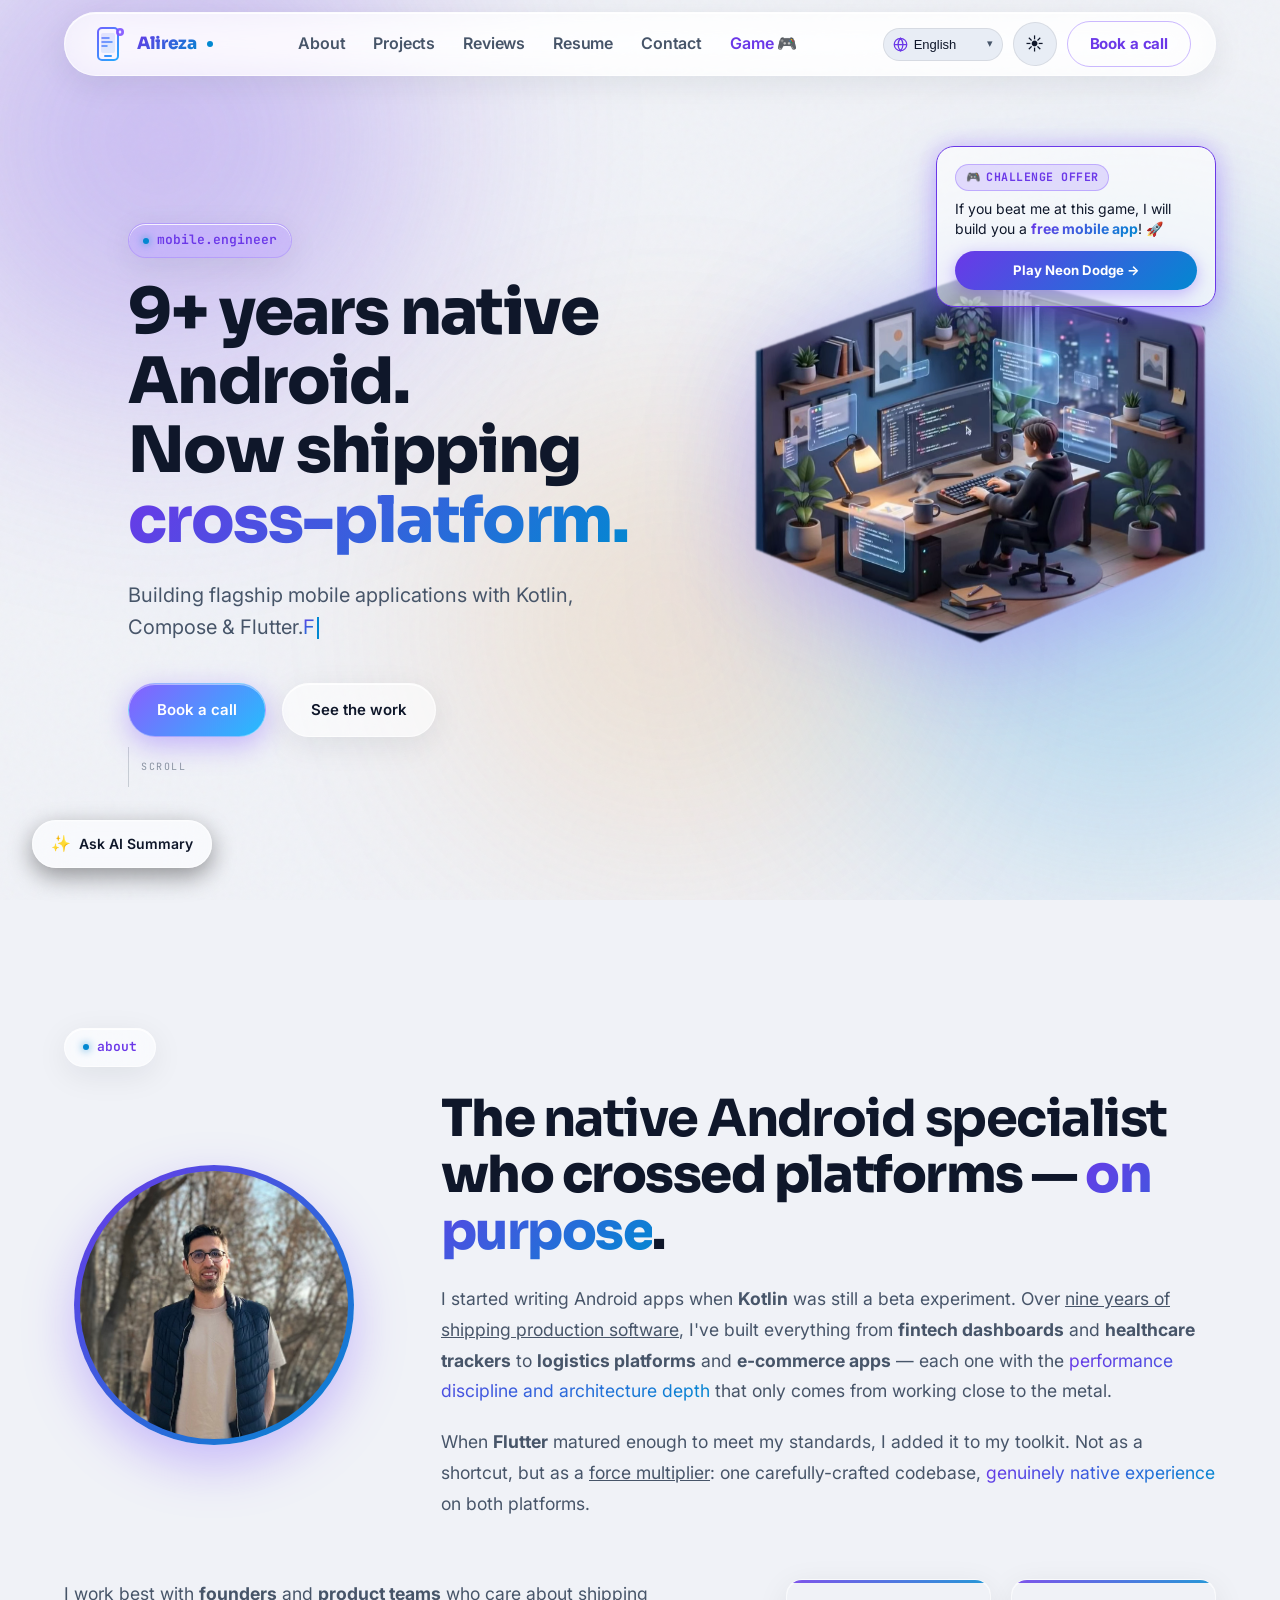
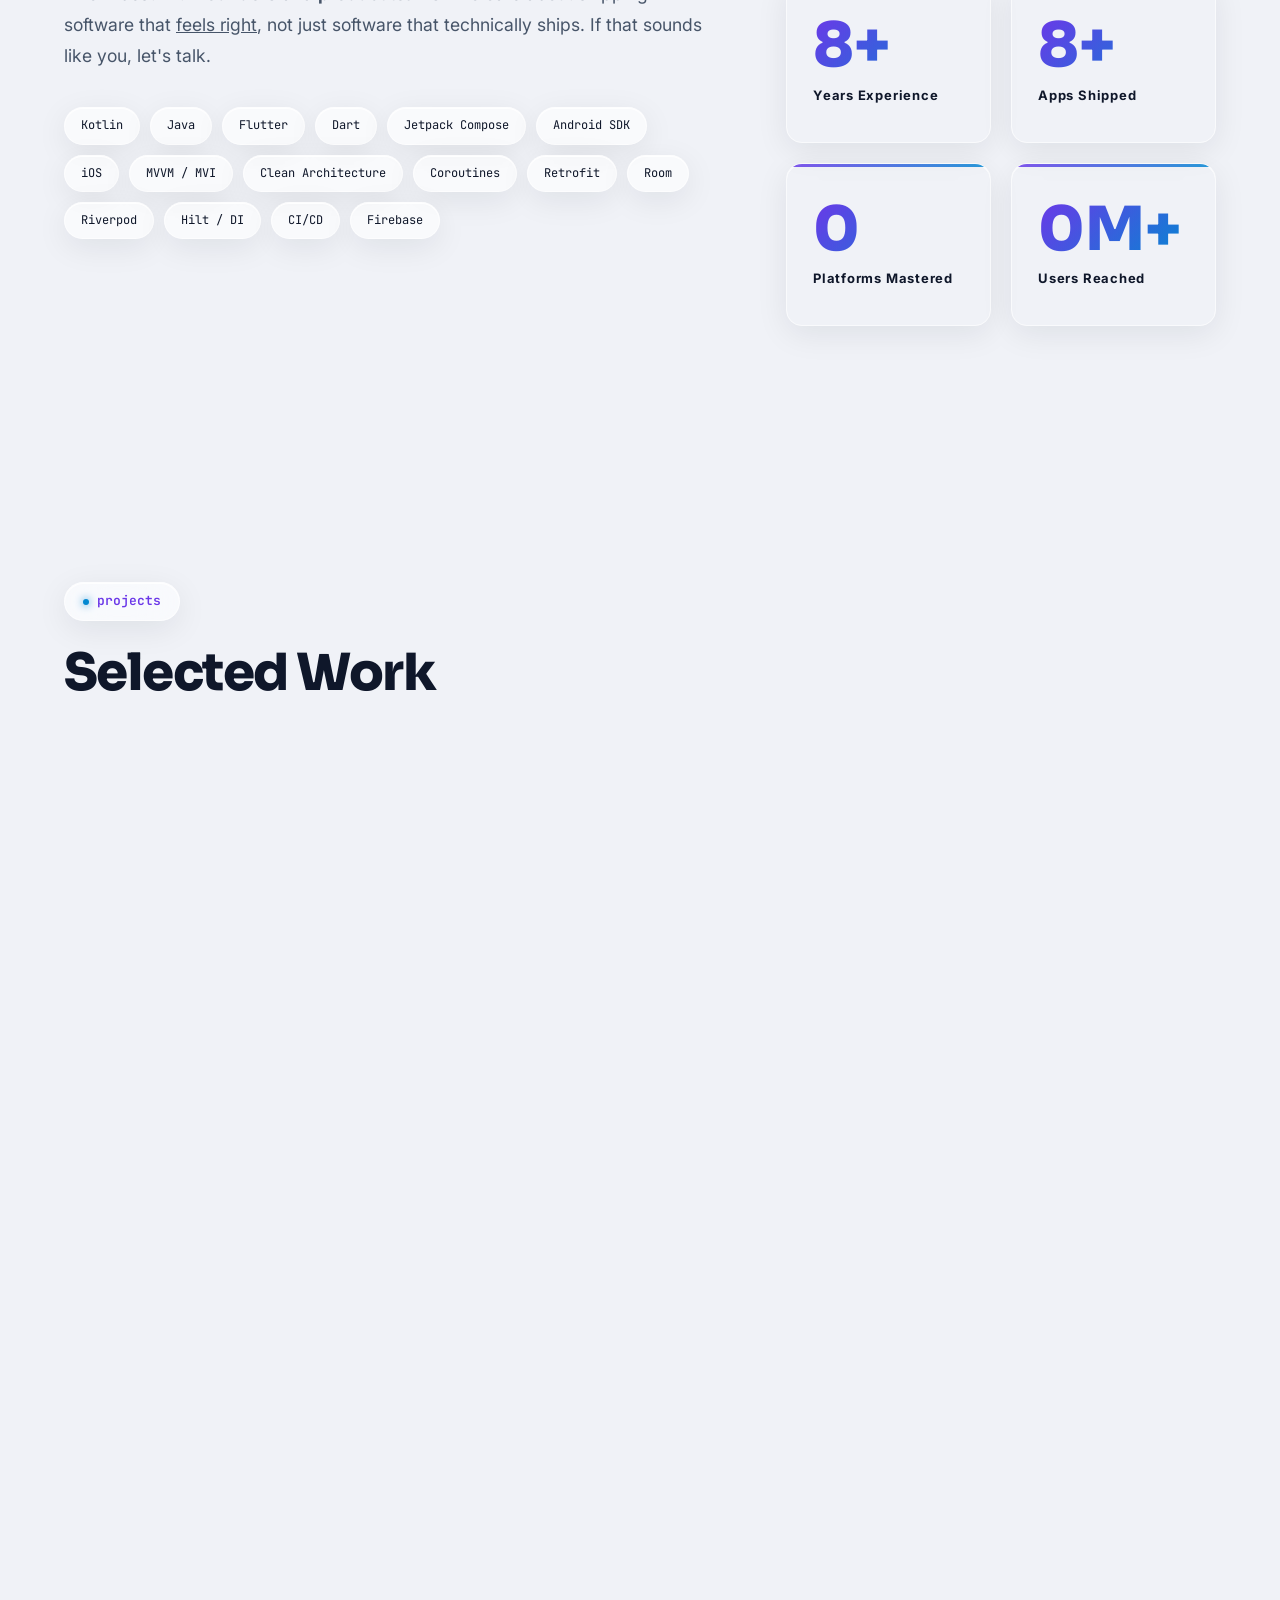
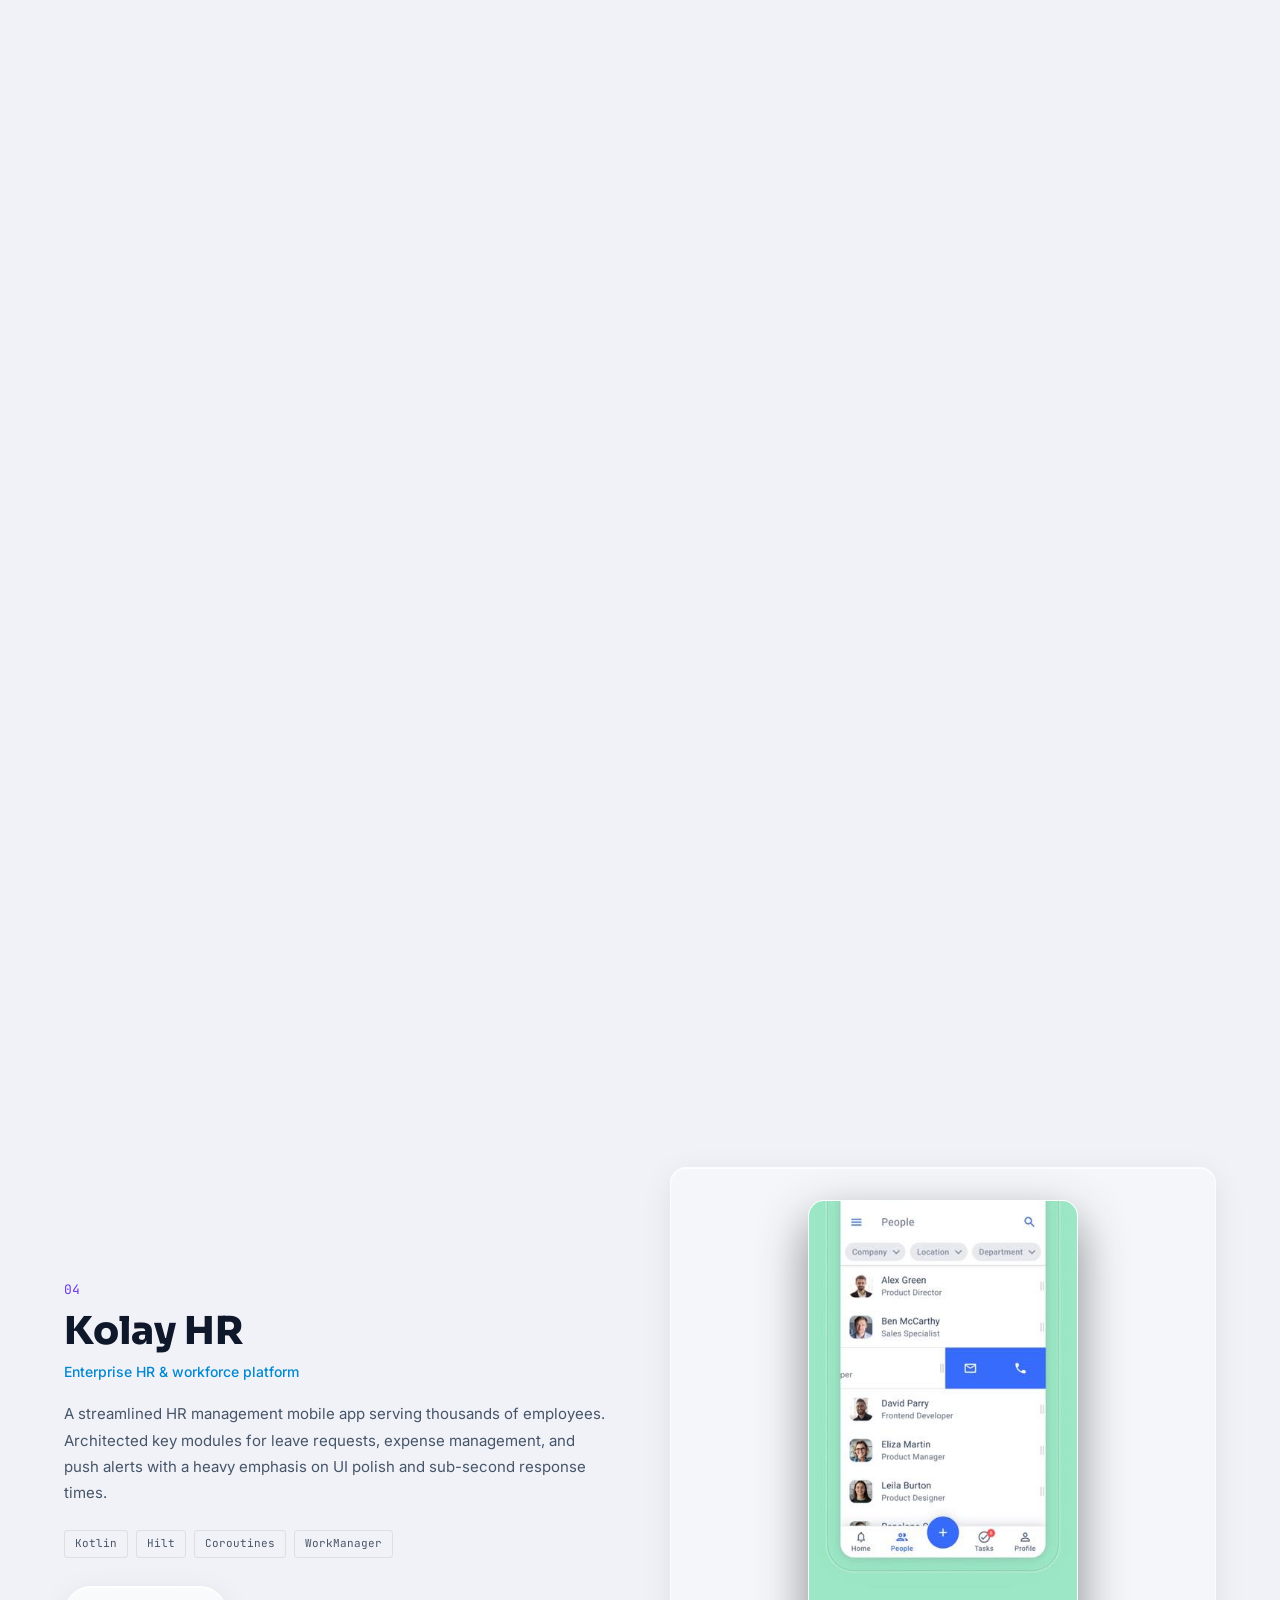
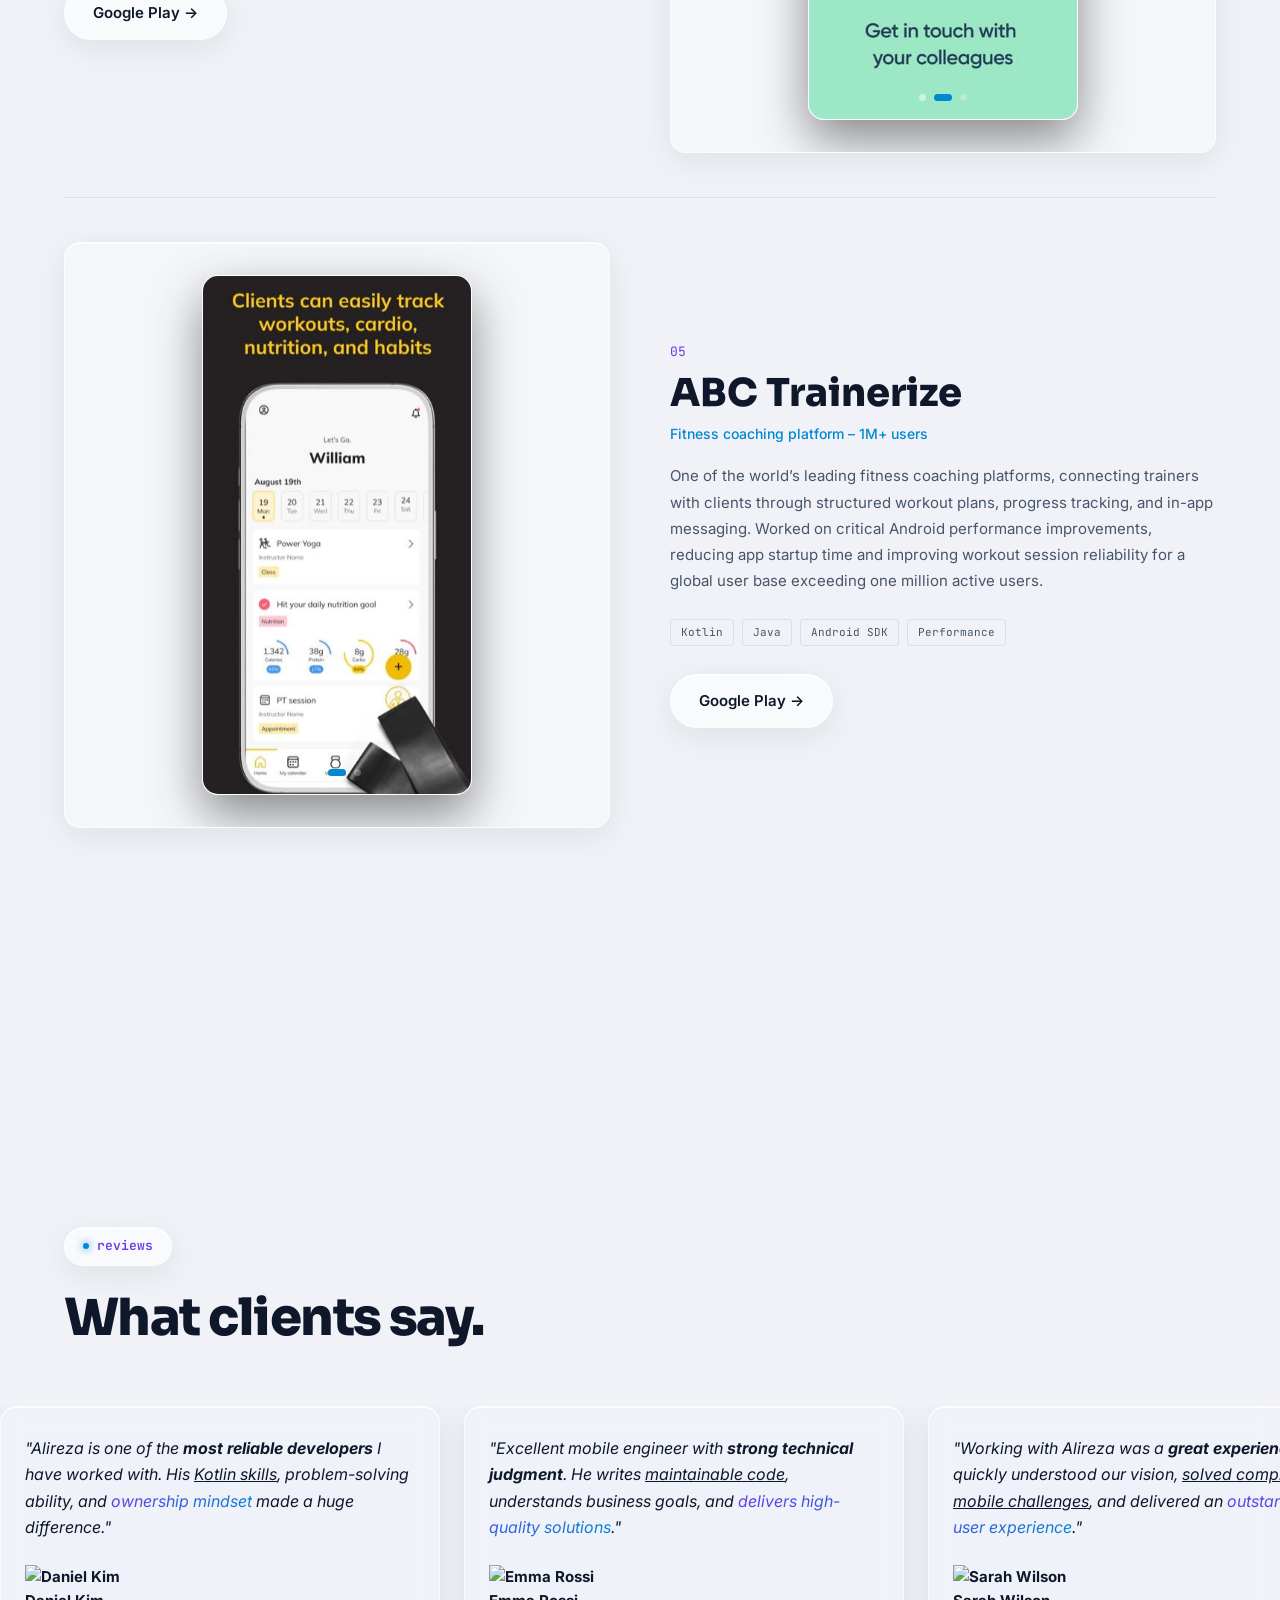
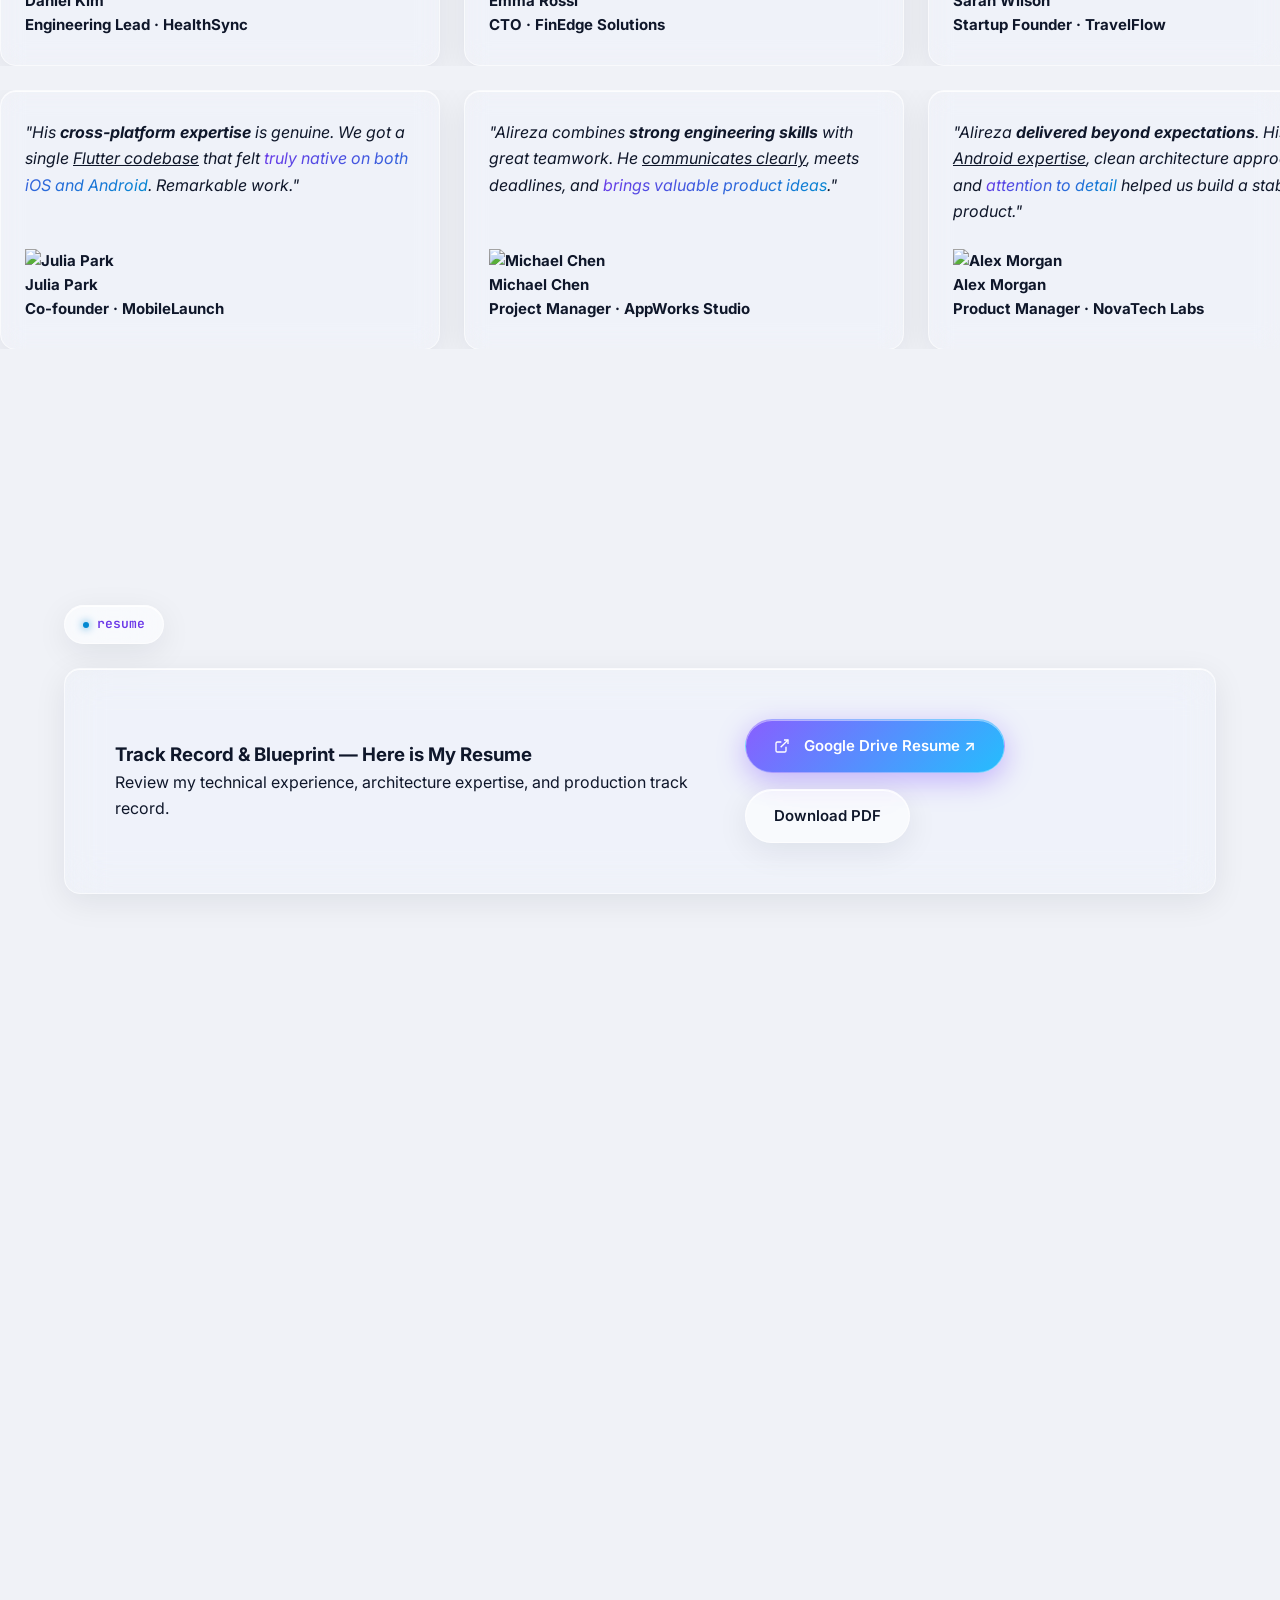
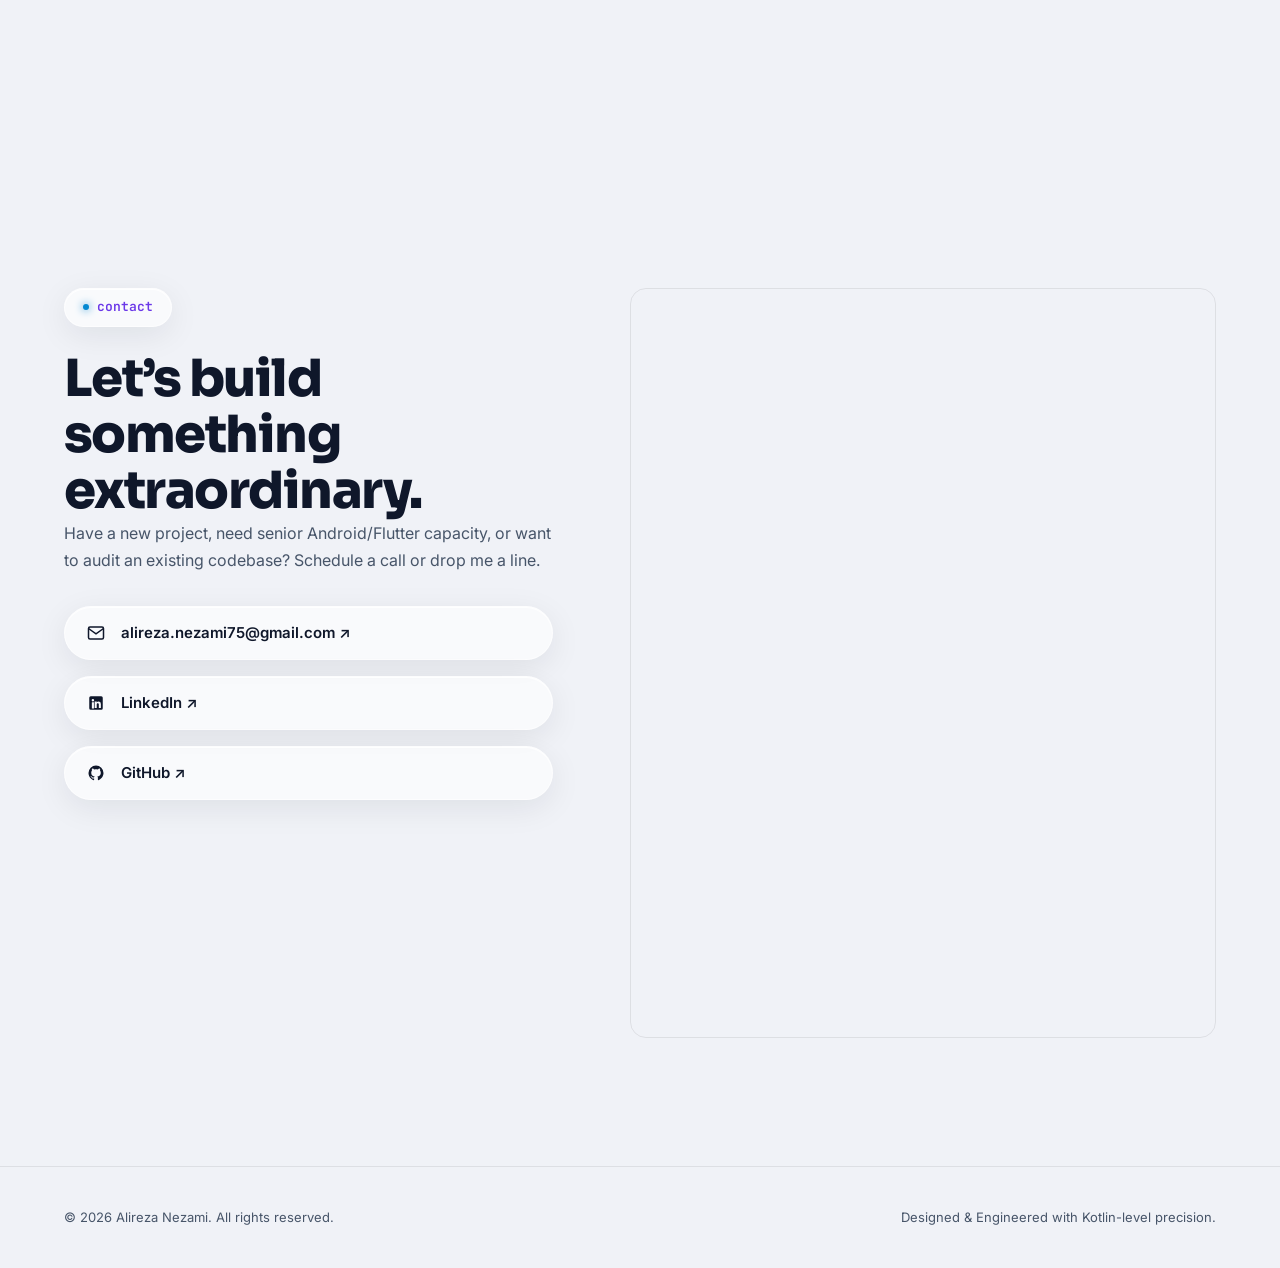
==== index.html @ e5bf0b31 "feat: redesign leaderboard table with gold crown & medals; add top-right challenge box with vector a" ====
<!DOCTYPE html>
<html lang="en" dir="ltr">

<head>
  <meta charset="UTF-8" />
  <meta name="viewport" content="width=device-width, initial-scale=1.0" />
  <title>Alireza Nezami — Senior Mobile Developer · Android &amp; Flutter</title>
  <meta name="description"
    content="Senior mobile engineer with 9+ years of native Android expertise, now shipping production cross-platform apps with Flutter. Kotlin · Java · Flutter · Android · iOS." />
  <meta name="robots" content="index, follow" />

  <!-- Favicon -->
  <link rel="icon" type="image/svg+xml" href="assets/images/favicon.svg" />

  <!-- Resource hints: preconnect to all CDNs used -->
  <link rel="preconnect" href="https://fonts.googleapis.com" />
  <link rel="preconnect" href="https://fonts.gstatic.com" crossorigin />
  <link rel="dns-prefetch" href="https://cdnjs.cloudflare.com" />
  <link rel="dns-prefetch" href="https://cdn.jsdelivr.net" />
  <link rel="dns-prefetch" href="https://api.dicebear.com" />

  <!-- OpenGraph -->
  <meta property="og:type" content="website" />
  <meta property="og:url" content="https://alirezanezami96.github.io/" />
  <meta property="og:title" content="Alireza Nezami — Senior Mobile Developer · Android &amp; Flutter" />
  <meta property="og:description" content="9+ years native Android. Now shipping cross-platform." />
  <meta property="og:image" content="https://alirezanezami96.github.io/assets/images/og-image.svg" />

  <!-- Twitter Card -->
  <meta name="twitter:card" content="summary_large_image" />
  <meta name="twitter:title" content="Alireza Nezami — Senior Mobile Developer · Android &amp; Flutter" />
  <meta name="twitter:description" content="9+ years native Android. Now shipping cross-platform." />
  <meta name="twitter:image" content="https://alirezanezami96.github.io/assets/images/og-image.svg" />

  <!-- Structured Data -->
  <script type="application/ld+json">
  {
    "@context": "https://schema.org",
    "@type": "Person",
    "name": "Alireza Nezami",
    "jobTitle": "Senior Mobile Developer",
    "url": "https://alirezanezami96.github.io/",
    "sameAs": ["https://github.com/AlirezaNezami96","https://www.linkedin.com/in/alireza-nezami/"],
    "knowsAbout": ["Android Development","Kotlin","Java","Flutter","Dart","Jetpack Compose"]
  }
  </script>

  <!-- Fonts: base + Farsi (Vazir) + Arabic (Amiri) loaded dynamically by JS -->
  <link rel="preconnect" href="https://fonts.googleapis.com" />
  <link rel="preconnect" href="https://fonts.gstatic.com" crossorigin />
  <link
    href="https://fonts.googleapis.com/css2?family=Sora:wght@700;800&family=Inter:wght@400;500;600&family=JetBrains+Mono:wght@400;500&display=swap"
    rel="stylesheet" />

  <!-- Swiper CSS -->
  <link rel="stylesheet" href="https://cdn.jsdelivr.net/npm/swiper@11/swiper-bundle.min.css" />

  <!-- GSAP + ScrollTrigger (no defer — loaded before body for sync init) -->
  <script src="https://cdnjs.cloudflare.com/ajax/libs/gsap/3.12.5/gsap.min.js"></script>
  <script src="https://cdnjs.cloudflare.com/ajax/libs/gsap/3.12.5/ScrollTrigger.min.js"></script>

  <!-- Lenis smooth scroll -->
  <script src="https://cdn.jsdelivr.net/npm/@studio-freight/lenis@1.0.42/dist/lenis.min.js" defer></script>

  <!-- Three.js -->
  <script src="https://cdnjs.cloudflare.com/ajax/libs/three.js/r128/three.min.js" defer></script>

  <!-- Swiper JS -->
  <script src="https://cdn.jsdelivr.net/npm/swiper@11/swiper-bundle.min.js" defer></script>

  <!-- Calendly -->
  <link href="https://assets.calendly.com/assets/external/widget.css" rel="stylesheet" />

  <link rel="stylesheet" href="assets/css/style.css" />
</head>

<body>

  <!-- Liquid Glass Background Orbs -->
  <div class="liquid-orbs" aria-hidden="true">
    <div class="orb orb-kotlin"></div>
    <div class="orb orb-flutter"></div>
    <div class="orb orb-amber"></div>
  </div>

  <!-- SVG Refraction Filter for Liquid Glass Tier 2 -->
  <svg style="display: none; position: absolute;" aria-hidden="true">
    <defs>
      <filter id="liquid-glass-filter" x="-20%" y="-20%" width="140%" height="140%" filterUnits="objectBoundingBox">
        <feTurbulence type="fractalNoise" baseFrequency="0.025" numOctaves="2" result="noise" />
        <feDisplacementMap in="SourceGraphic" in2="noise" scale="5" xChannelSelector="R" yChannelSelector="G"
          result="displaced" />
        <feSpecularLighting in="noise" surfaceScale="2.5" specularConstant="1.2" specularExponent="35"
          lighting-color="#ffffff" result="specular">
          <fePointLight x="-500" y="-500" z="400" />
        </feSpecularLighting>
        <feComposite in="specular" in2="SourceGraphic" operator="in" result="specularCut" />
        <feBlend in="specularCut" in2="displaced" mode="screen" />
      </filter>
    </defs>
  </svg>

  <!-- Ripple canvas overlay -->
  <canvas id="ripple-canvas" aria-hidden="true"></canvas>

  <!-- ═══════════════════════ NAV ═══════════════════════ -->
  <nav id="nav" role="navigation" aria-label="Main navigation">
    <a href="#" class="nav-mark" aria-label="Alireza Nezami home">
      <!-- Logo icon: stylized mobile / code mark -->
      <span class="nav-logo-icon" aria-hidden="true">
        <svg viewBox="0 0 38 38" fill="none" xmlns="http://www.w3.org/2000/svg">
          <defs>
            <linearGradient id="logoGrad" x1="0" y1="0" x2="38" y2="38" gradientUnits="userSpaceOnUse">
              <stop offset="0%" stop-color="#7F52FF" />
              <stop offset="100%" stop-color="#13B9FD" />
            </linearGradient>
          </defs>
          <!-- Phone outline -->
          <rect x="9" y="3" width="20" height="32" rx="4" stroke="url(#logoGrad)" stroke-width="2" fill="none" />
          <!-- Screen area -->
          <rect x="12" y="8" width="14" height="20" rx="2" fill="url(#logoGrad)" opacity="0.15" />
          <!-- Code lines -->
          <line x1="13" y1="13" x2="20" y2="13" stroke="url(#logoGrad)" stroke-width="1.5" stroke-linecap="round" />
          <line x1="13" y1="17" x2="23" y2="17" stroke="url(#logoGrad)" stroke-width="1.5" stroke-linecap="round" />
          <line x1="13" y1="21" x2="18" y2="21" stroke="url(#logoGrad)" stroke-width="1.5" stroke-linecap="round" />
          <!-- Home indicator -->
          <line x1="16" y1="31" x2="22" y2="31" stroke="url(#logoGrad)" stroke-width="2" stroke-linecap="round" />
          <!-- Kotlin diamond accent -->
          <circle cx="31" cy="7" r="4" fill="#7F52FF" opacity="0.9" />
          <path d="M29.5 7L31 5L32.5 7L31 9Z" fill="white" opacity="0.9" />
        </svg>
      </span>
      <span class="nav-mark-initials">Alireza</span>
      <span class="nav-mark-dot"></span>
    </a>

    <div class="nav-links" role="list">
      <a href="#about" class="nav-link" role="listitem" data-i18n="nav.about">About</a>
      <a href="#projects" class="nav-link" role="listitem" data-i18n="nav.projects">Projects</a>
      <a href="#reviews" class="nav-link" role="listitem" data-i18n="nav.reviews">Reviews</a>
      <a href="#resume" class="nav-link" role="listitem">Resume</a>
      <a href="#contact" class="nav-link" role="listitem" data-i18n="nav.contact">Contact</a>
      <a href="game/" class="nav-link" role="listitem" style="color:var(--kotlin);font-weight:600">Game 🎮</a>
    </div>

    <div class="nav-controls">
      <div class="lang-select-wrap">
        <svg class="lang-icon" viewBox="0 0 24 24" fill="none" stroke="currentColor" stroke-width="2" width="15"
          height="15" aria-hidden="true">
          <circle cx="12" cy="12" r="10" />
          <path
            d="M2 12h20M12 2a15.3 15.3 0 0 1 4 10 15.3 15.3 0 0 1-4 10 15.3 15.3 0 0 1-4-10 15.3 15.3 0 0 1 4-10z" />
        </svg>
        <select id="lang-select" class="lang-select" aria-label="Select language">
          <option value="en">English</option>
          <option value="fa">فارسی</option>
          <option value="ar">العربية</option>
          <option value="es">Español</option>
          <option value="fr">Français</option>
          <option value="zh">中文</option>
          <option value="hi">हिन्दी</option>
          <option value="bn">বাংলা</option>
          <option value="ru">Русский</option>
          <option value="pt">Português</option>
          <option value="ur">اردو</option>
        </select>
      </div>
      <button id="theme-toggle" class="theme-toggle-btn" aria-label="Toggle theme">
        <span class="theme-icon">🌙</span>
      </button>
      <a href="#contact" class="nav-cta" data-i18n="nav.bookCall">Book a call</a>
      <button class="nav-hamburger" id="nav-hamburger" aria-label="Toggle menu" aria-expanded="false">
        <span></span><span></span><span></span>
      </button>
    </div>
  </nav>

  <!-- Mobile Menu -->
  <div class="mobile-menu" id="mobile-menu" aria-hidden="true">
    <a href="#about" class="mobile-link" data-i18n="nav.about">About</a>
    <a href="#projects" class="mobile-link" data-i18n="nav.projects">Projects</a>
    <a href="#reviews" class="mobile-link" data-i18n="nav.reviews">Reviews</a>
    <a href="#resume" class="mobile-link">Resume</a>
    <a href="#contact" class="mobile-link" data-i18n="nav.contact">Contact</a>
    <a href="game/" class="mobile-link" style="color:var(--kotlin);font-weight:600">Game 🎮</a>
    <div class="mobile-controls">
      <button id="theme-toggle-mobile" class="theme-toggle-btn" aria-label="Toggle theme">
        <span class="theme-icon">🌙</span>
      </button>
      <a href="#contact" class="btn btn-primary" data-i18n="nav.bookCall">Book a call</a>
    </div>
  </div>

  <!-- ═══════════════════════ HERO ═══════════════════════ -->
  <section id="hero" aria-label="Hero section">
    <canvas id="hero-bg" aria-hidden="true"></canvas>
    <div class="grain" aria-hidden="true"></div>

    <!-- Top-Right Game Challenge Box & Vector Arrow -->
    <div class="hero-game-challenge" id="hero-game-challenge">
      <div class="challenge-arrow-wrap" aria-hidden="true">
        <svg class="challenge-arrow-svg" viewBox="0 0 100 60" fill="none" xmlns="http://www.w3.org/2000/svg">
          <path class="arrow-line-path" d="M 15 50 C 45 45, 75 30, 80 8" stroke="url(#arrowGrad)" stroke-width="2.5" stroke-linecap="round"/>
          <path class="arrow-head-path" d="M 72 14 L 80 8 L 84 18" stroke="url(#arrowGrad)" stroke-width="2.5" stroke-linecap="round" stroke-linejoin="round"/>
          <defs>
            <linearGradient id="arrowGrad" x1="0" y1="50" x2="80" y2="8" gradientUnits="userSpaceOnUse">
              <stop offset="0%" stop-color="#13B9FD" />
              <stop offset="100%" stop-color="#7F52FF" />
            </linearGradient>
          </defs>
        </svg>
      </div>

      <div class="challenge-card">
        <div class="challenge-badge">
          <span class="challenge-badge-icon">🎮</span>
          <span>CHALLENGE OFFER</span>
        </div>
        <p class="challenge-text">
          If you beat me at this game, I will build you a <strong>free mobile app</strong>! 🚀
        </p>
        <a href="game/" class="challenge-btn">
          Play Neon Dodge &rarr;
        </a>
      </div>
    </div>

    <!-- Scroll reveal wrapper: hero text -->
    <div class="hero-content" id="hero-content">
      <div class="hero-eyebrow">
        <span class="eyebrow-tag" data-i18n="hero.eyebrow">mobile.engineer</span>
      </div>
      <h1 class="hero-headline">
        <span class="word" data-i18n="hero.headline1">9+ years native</span>
        <span class="word" data-i18n="hero.headline2">Android.</span><br />
        <span class="word" data-i18n="hero.headline3">Now shipping</span>
        <span class="word gradient-text" data-i18n="hero.headline4">cross-platform.</span>
      </h1>
      <p class="hero-subtitle">
        <span data-i18n="hero.subtitle">Building flagship mobile applications with </span><span id="typewriter"
          class="gradient-text">Kotlin</span><span class="typewriter-cursor"></span>
      </p>
      <div class="hero-actions">
        <a href="#contact" class="btn btn-primary magnetic" data-i18n="hero.bookCall">Book a call &rarr;</a>
        <a href="#projects" class="btn btn-ghost magnetic" data-i18n="hero.seeWork">See the work &darr;</a>
      </div>

      <!-- Scroll indicator -->
      <div class="hero-scroll-hint" aria-hidden="true">
        <span class="scroll-line"></span>
        <span class="scroll-text">scroll</span>
      </div>
    </div>

    <!-- Transparent & Looping Hero Video Animation Container -->
    <div class="hero-video-container" id="hero-devices" aria-label="Hero Animation Video">
      <video id="hero-video" class="hero-video-element" autoplay loop muted playsinline>
        <source src="assets/images/hero-illustration-transparent.webm" type="video/webm; codecs=vp9" />
        <source src="assets/images/output.webm" type="video/webm" />
      </video>
    </div>
  </section>

  <!-- ═══════════════════════ ABOUT ═══════════════════════ -->
  <section id="about" aria-label="About Alireza Nezami">
    <div class="section-label">
      <span class="comment" data-i18n="about.tag">about</span>
    </div>

    <div class="about-grid">
      <div class="profile-card reveal-block">
        <img src="assets/images/profile.jpg" alt="Alireza Nezami — Senior Mobile Developer" class="profile-img" />
      </div>
      <div class="about-text reveal-block">
        <h2 class="section-heading" style="margin-bottom:24px" data-i18n="about.title">
          The <strong>native Android specialist</strong> who crossed platforms &mdash; <span class="gradient-text"><u>on
              purpose</u></span>.
        </h2>
        <p data-i18n="about.p1">I started writing Android apps when <strong>Kotlin</strong> was still a beta experiment.
          Over <u>nine years of shipping production software</u>, I've built everything from <strong>fintech
            dashboards</strong> and <strong>healthcare trackers</strong> to <strong>logistics platforms</strong> and
          <strong>e-commerce apps</strong> &mdash; each one with the <span class="gradient-text">performance discipline
            and architecture depth</span> that only comes from working close to the metal.</p>
        <p data-i18n="about.p2">When <strong>Flutter</strong> matured enough to meet my standards, I added it to my
          toolkit. Not as a shortcut, but as a <u>force multiplier</u>: one carefully-crafted codebase, <span
            class="gradient-text">genuinely native experience</span> on both platforms.</p>
      </div>
    </div>

    <div class="about-inner">
      <div class="about-text reveal-block">
        <p data-i18n="about.p3">I work best with <strong>founders</strong> and <strong>product teams</strong> who care
          about shipping software that <u>feels right</u>, not just software that technically ships. If that sounds like
          you, let's talk.</p>
        <div class="skills-tags">
          <span class="skill-tag">Kotlin</span><span class="skill-tag">Java</span>
          <span class="skill-tag">Flutter</span><span class="skill-tag">Dart</span>
          <span class="skill-tag">Jetpack Compose</span><span class="skill-tag">Android SDK</span>
          <span class="skill-tag">iOS</span><span class="skill-tag">MVVM / MVI</span>
          <span class="skill-tag">Clean Architecture</span><span class="skill-tag">Coroutines</span>
          <span class="skill-tag">Retrofit</span><span class="skill-tag">Room</span>
          <span class="skill-tag">Riverpod</span><span class="skill-tag">Hilt / DI</span>
          <span class="skill-tag">CI/CD</span><span class="skill-tag">Firebase</span>
        </div>
      </div>

      <div class="about-stats reveal-block">
        <div class="stat-card">
          <div class="stat-number-wrap"><span class="stat-number" data-target="9">0</span><span>+</span></div>
          <div class="stat-label" data-i18n="about.stats.years">YEARS EXPERIENCE</div>
        </div>
        <div class="stat-card">
          <div class="stat-number-wrap"><span class="stat-number" data-target="20">0</span><span>+</span></div>
          <div class="stat-label" data-i18n="about.stats.apps">APPS SHIPPED</div>
        </div>
        <div class="stat-card">
          <div class="stat-number-wrap"><span class="stat-number" data-target="2">0</span></div>
          <div class="stat-label" data-i18n="about.stats.platforms">PLATFORMS MASTERED</div>
        </div>
        <div class="stat-card">
          <div class="stat-number-wrap"><span class="stat-number" data-target="1">0</span><span>M+</span></div>
          <div class="stat-label" data-i18n="about.stats.users">USERS REACHED</div>
        </div>
      </div>
    </div>
  </section>

  <!-- ═══════════════════════ PROJECTS (5 on main) ═══════════════════════ -->
  <section id="projects" aria-label="Featured projects">
    <div class="section-label">
      <span class="comment" data-i18n="projects.tag">projects</span>
    </div>
    <h2 class="section-heading" data-i18n="projects.title">Selected Work</h2>

    <!-- Project 1: Albert Health -->
    <article class="project-block reveal-project">
      <div class="project-visual tilt-target">
        <div class="swiper swiper-albert slider-916">
          <div class="swiper-wrapper">
            <div class="swiper-slide"><img src="assets/images/screenshots/albert-health/1.jpg"
                alt="Albert Health — Dashboard Vitals" loading="eager" fetchpriority="low" /></div>
            <div class="swiper-slide"><img src="assets/images/screenshots/albert-health/2.jpg"
                alt="Albert Health — AI Health Insights" loading="lazy" /></div>
            <div class="swiper-slide"><img src="assets/images/screenshots/albert-health/3.jpg"
                alt="Albert Health — Medication Tracker" loading="lazy" /></div>
            <div class="swiper-slide"><img src="assets/images/screenshots/albert-health/4.jpg"
                alt="Albert Health — Doctor Consultation" loading="lazy" /></div>
          </div>
          <div class="swiper-pagination"></div>
        </div>
      </div>
      <div class="project-content">
        <div class="project-number">01</div>
        <h3 class="project-title" data-i18n="projects.albertHealth.title">Albert Health</h3>
        <div class="project-subtitle" data-i18n="projects.albertHealth.subtitle">AI-powered health companion &mdash;
          Android &amp; iOS</div>
        <p class="project-desc" data-i18n="projects.albertHealth.desc">A comprehensive health monitoring platform with
          real-time vitals tracking, AI-driven health insights, and seamless physician integration. Led the full
          cross-platform development with Flutter, architecting a clean, scalable codebase that runs natively on both
          platforms without compromise.</p>
        <div class="project-tags">
          <span class="project-tag">Flutter</span><span class="project-tag">Dart</span>
          <span class="project-tag">Riverpod</span><span class="project-tag">Firebase</span>
          <span class="project-tag">HealthKit</span>
        </div>
        <div class="project-links">
          <a href="https://play.google.com/store/apps/details?id=v2.albert.health" target="_blank" rel="noopener"
            class="btn btn-ghost">Google Play &rarr;</a>
        </div>
      </div>
    </article>

    <!-- Project 2: Yolda Carrier -->
    <article class="project-block project-block--right reveal-project">
      <div class="project-visual tilt-target">
        <div class="swiper swiper-yolda slider-916">
          <div class="swiper-wrapper">
            <div class="swiper-slide"><img src="assets/images/screenshots/yolda-carrier/1.jpg"
                alt="Yolda Carrier — Live Freight Map" loading="lazy" /></div>
            <div class="swiper-slide"><img src="assets/images/screenshots/yolda-carrier/2.jpg"
                alt="Yolda Carrier — Load Offer Details" loading="lazy" /></div>
            <div class="swiper-slide"><img src="assets/images/screenshots/yolda-carrier/3.jpg"
                alt="Yolda Carrier — Route Optimization" loading="lazy" /></div>
            <div class="swiper-slide"><img src="assets/images/screenshots/yolda-carrier/4.jpg"
                alt="Yolda Carrier — Driver Earnings" loading="lazy" /></div>
          </div>
          <div class="swiper-pagination"></div>
        </div>
      </div>
      <div class="project-content">
        <div class="project-number">02</div>
        <h3 class="project-title" data-i18n="projects.yoldaCarrier.title">Yolda Carrier</h3>
        <div class="project-subtitle" data-i18n="projects.yoldaCarrier.subtitle">Logistics &amp; freight management
          platform</div>
        <p class="project-desc" data-i18n="projects.yoldaCarrier.desc">A high-stakes logistics coordination app used by
          carriers across Turkey. Built the Android native version using Kotlin and Jetpack Compose, handling real-time
          load tracking, route optimization integration, and push-notification workflows that run reliably at scale.</p>
        <div class="project-tags">
          <span class="project-tag">Kotlin</span><span class="project-tag">Jetpack Compose</span>
          <span class="project-tag">MVVM</span><span class="project-tag">Google Maps SDK</span>
        </div>
        <div class="project-links">
          <a href="https://play.google.com/store/apps/details?id=com.yolda.carrier" target="_blank" rel="noopener"
            class="btn btn-ghost">Google Play &rarr;</a>
        </div>
      </div>
    </article>

    <!-- Project 3: Biletino -->
    <article class="project-block reveal-project">
      <div class="project-visual tilt-target">
        <div class="swiper swiper-biletino slider-916">
          <div class="swiper-wrapper">
            <div class="swiper-slide"><img src="assets/images/screenshots/biletino/1.jpg"
                alt="Biletino — Event Discovery" loading="lazy" /></div>
            <div class="swiper-slide"><img src="assets/images/screenshots/biletino/2.jpg"
                alt="Biletino — Ticket Selection" loading="lazy" /></div>
            <div class="swiper-slide"><img src="assets/images/screenshots/biletino/3.jpg"
                alt="Biletino — Digital Pass QR" loading="lazy" /></div>
          </div>
          <div class="swiper-pagination"></div>
        </div>
      </div>
      <div class="project-content">
        <div class="project-number">03</div>
        <h3 class="project-title" data-i18n="projects.biletino.title">Biletino</h3>
        <div class="project-subtitle" data-i18n="projects.biletino.subtitle">Event ticketing &amp; digital pass engine
        </div>
        <p class="project-desc" data-i18n="projects.biletino.desc">One of Turkey's premier event discovery and ticketing
          platforms. Developed core mobile features focusing on frictionless checkout, offline digital ticket
          validation, and fast event search using modern reactive architecture.</p>
        <div class="project-tags">
          <span class="project-tag">Kotlin</span><span class="project-tag">Flutter</span>
          <span class="project-tag">Room</span><span class="project-tag">Payment SDK</span>
        </div>
        <div class="project-links">
          <a href="https://play.google.com/store/apps/details?id=com.biletino.app" target="_blank" rel="noopener"
            class="btn btn-ghost">Google Play &rarr;</a>
        </div>
      </div>
    </article>

    <!-- Project 4: Kolay HR -->
    <article class="project-block project-block--right reveal-project">
      <div class="project-visual tilt-target">
        <div class="swiper swiper-kolay slider-916">
          <div class="swiper-wrapper">
            <div class="swiper-slide"><img src="assets/images/screenshots/kolay-hr/1.jpg"
                alt="Kolay HR — Employee Dashboard" loading="lazy" /></div>
            <div class="swiper-slide"><img src="assets/images/screenshots/kolay-hr/2.jpg" alt="Kolay HR — Leave Request"
                loading="lazy" /></div>
            <div class="swiper-slide"><img src="assets/images/screenshots/kolay-hr/3.jpg"
                alt="Kolay HR — Expense Scanner" loading="lazy" /></div>
          </div>
          <div class="swiper-pagination"></div>
        </div>
      </div>
      <div class="project-content">
        <div class="project-number">04</div>
        <h3 class="project-title" data-i18n="projects.kolayHr.title">Kolay HR</h3>
        <div class="project-subtitle" data-i18n="projects.kolayHr.subtitle">Enterprise HR &amp; workforce platform</div>
        <p class="project-desc" data-i18n="projects.kolayHr.desc">A streamlined HR management mobile app serving
          thousands of employees. Architected key modules for leave requests, expense management, and push alerts with a
          heavy emphasis on UI polish and sub-second response times.</p>
        <div class="project-tags">
          <span class="project-tag">Kotlin</span><span class="project-tag">Hilt</span>
          <span class="project-tag">Coroutines</span><span class="project-tag">WorkManager</span>
        </div>
        <div class="project-links">
          <a href="https://play.google.com/store/apps/details?id=com.kolayik.kolay" target="_blank" rel="noopener"
            class="btn btn-ghost">Google Play &rarr;</a>
        </div>
      </div>
    </article>

    <!-- Project 5: ABC Trainerize -->
    <article class="project-block reveal-project">
      <div class="project-visual tilt-target">
        <div class="swiper swiper-trainerize slider-916">
          <div class="swiper-wrapper">
            <div class="swiper-slide"><img src="assets/images/screenshots/abc-trainerize/1.jpg"
                alt="ABC Trainerize — Workout Calendar" loading="lazy" /></div>
            <div class="swiper-slide"><img src="assets/images/screenshots/abc-trainerize/2.jpg"
                alt="ABC Trainerize — Progress Tracker" loading="lazy" /></div>
            <div class="swiper-slide"><img src="assets/images/screenshots/abc-trainerize/3.jpg"
                alt="ABC Trainerize — Trainer Chat" loading="lazy" /></div>
          </div>
          <div class="swiper-pagination"></div>
        </div>
      </div>
      <div class="project-content">
        <div class="project-number">05</div>
        <h3 class="project-title" data-i18n="projects.abcTrainerize.title">ABC Trainerize</h3>
        <div class="project-subtitle" data-i18n="projects.abcTrainerize.subtitle">Fitness coaching platform &ndash; 1M+
          users</div>
        <p class="project-desc" data-i18n="projects.abcTrainerize.desc">One of the world's leading fitness coaching
          platforms, connecting trainers with clients through structured workout plans, progress tracking, and in-app
          messaging. Worked on critical Android performance improvements for a global user base exceeding one million
          active users.</p>
        <div class="project-tags">
          <span class="project-tag">Kotlin</span><span class="project-tag">Java</span>
          <span class="project-tag">Android SDK</span><span class="project-tag">Performance</span>
        </div>
        <div class="project-links">
          <a href="https://play.google.com/store/apps/details?id=com.trainerize.Trainerize" target="_blank"
            rel="noopener" class="btn btn-ghost">Google Play &rarr;</a>
        </div>
      </div>
    </article>

    <!-- See All Projects CTA -->
    <div class="projects-cta reveal-block">
      <p class="projects-cta-sub">2 more projects including WegoPro &amp; Fuudy</p>
      <a href="projects.html" class="btn btn-primary btn-large projects-all-btn" data-i18n="projects.seeAll">
        <span>See All Projects</span>
        <svg width="20" height="20" viewBox="0 0 24 24" fill="none" stroke="currentColor" stroke-width="2.5"
          stroke-linecap="round" stroke-linejoin="round" aria-hidden="true">
          <path d="M5 12h14M12 5l7 7-7 7" />
        </svg>
      </a>
    </div>
  </section>

  <!-- ═══════════════════════ REVIEWS ═══════════════════════ -->
  <section id="reviews" aria-label="Client testimonials">
    <div class="reviews-header">
      <div class="section-label">
        <span class="comment" data-i18n="reviews.tag">// reviews</span>
      </div>
      <h2 class="section-heading" data-i18n="reviews.title">What clients say.</h2>
    </div>

    <div class="marquee-container">
      <!-- Row 1: Scrolling Left -->
      <div class="marquee-row">
    <!-- Infinite Dual Marquee -->
    <div class="marquee-container" aria-label="Client testimonials slider">

      <!-- Row 1: Leftward infinite scroll -->
      <div class="marquee-row">
        <div class="marquee-track-left">
          <!-- Slide 1 -->
          <div class="review-card">
            <p class="review-quote">"Alireza is one of the <strong>most reliable developers</strong> I have worked with.
              His <u>Kotlin skills</u>, problem-solving ability, and <span class="gradient-text">ownership
                mindset</span> made a huge difference."</p>
            <div class="review-author">
              <img src="https://images.unsplash.com/photo-1534528741775-53994a69daeb?w=150&auto=format&fit=crop&q=80"
                alt="Daniel Kim" class="review-avatar" loading="lazy" />
              <div>
                <div class="author-name">Daniel Kim</div>
                <div class="author-role">Engineering Lead &middot; HealthSync</div>
              </div>
            </div>
          </div>
          <!-- Slide 2 -->
          <div class="review-card">
            <p class="review-quote">"Excellent mobile engineer with <strong>strong technical judgment</strong>. He
              writes <u>maintainable code</u>, understands business goals, and <span class="gradient-text">delivers
                high-quality solutions</span>."</p>
            <div class="review-author">
              <img src="https://images.unsplash.com/photo-1507003211169-0a1dd7228f2d?w=150&auto=format&fit=crop&q=80"
                alt="Emma Rossi" class="review-avatar" loading="lazy" />
              <div>
                <div class="author-name">Emma Rossi</div>
                <div class="author-role">CTO &middot; FinEdge Solutions</div>
              </div>
            </div>
          </div>
          <!-- Slide 3 -->
          <div class="review-card">
            <p class="review-quote">"Working with Alireza was a <strong>great experience</strong>. He quickly understood
              our vision, <u>solved complex mobile challenges</u>, and delivered an <span class="gradient-text">outstanding
                user experience</span>."</p>
            <div class="review-author">
              <img src="https://images.unsplash.com/photo-1573496359142-b8d87734a5a2?w=150&auto=format&fit=crop&q=80"
                alt="Sarah Wilson" class="review-avatar" loading="lazy" />
              <div>
                <div class="author-name">Sarah Wilson</div>
                <div class="author-role">Startup Founder &middot; TravelFlow</div>
              </div>
            </div>
          </div>
          <!-- Duplicate Slide 1 for Seamless Loop -->
          <div class="review-card">
            <p class="review-quote">"Alireza is one of the <strong>most reliable developers</strong> I have worked with.
              His <u>Kotlin skills</u>, problem-solving ability, and <span class="gradient-text">ownership
                mindset</span> made a huge difference."</p>
            <div class="review-author">
              <img src="https://images.unsplash.com/photo-1534528741775-53994a69daeb?w=150&auto=format&fit=crop&q=80"
                alt="Daniel Kim" class="review-avatar" loading="lazy" />
              <div>
                <div class="author-name">Daniel Kim</div>
                <div class="author-role">Engineering Lead &middot; HealthSync</div>
              </div>
            </div>
          </div>
          <!-- Duplicate Slide 2 -->
          <div class="review-card">
            <p class="review-quote">"Excellent mobile engineer with <strong>strong technical judgment</strong>. He
              writes <u>maintainable code</u>, understands business goals, and <span class="gradient-text">delivers
                high-quality solutions</span>."</p>
            <div class="review-author">
              <img src="https://images.unsplash.com/photo-1507003211169-0a1dd7228f2d?w=150&auto=format&fit=crop&q=80"
                alt="Emma Rossi" class="review-avatar" loading="lazy" />
              <div>
                <div class="author-name">Emma Rossi</div>
                <div class="author-role">CTO &middot; FinEdge Solutions</div>
              </div>
            </div>
          </div>
          <!-- Duplicate Slide 3 -->
          <div class="review-card">
            <p class="review-quote">"Working with Alireza was a <strong>great experience</strong>. He quickly understood
              our vision, <u>solved complex mobile challenges</u>, and delivered an <span class="gradient-text">outstanding
                user experience</span>."</p>
            <div class="review-author">
              <img src="https://images.unsplash.com/photo-1573496359142-b8d87734a5a2?w=150&auto=format&fit=crop&q=80"
                alt="Sarah Wilson" class="review-avatar" loading="lazy" />
              <div>
                <div class="author-name">Sarah Wilson</div>
                <div class="author-role">Startup Founder &middot; TravelFlow</div>
              </div>
            </div>
          </div>
        </div>
      </div>

      <!-- Row 2: Rightward infinite scroll -->
      <div class="marquee-row">
        <div class="marquee-track-right">
          <!-- Slide 4 -->
          <div class="review-card">
            <p class="review-quote">"His <strong>cross-platform expertise</strong> is genuine. We got a single
              <u>Flutter codebase</u> that felt <span class="gradient-text">truly native on both iOS and Android</span>.
              Remarkable work."</p>
            <div class="review-author">
              <img src="https://images.unsplash.com/photo-1500648767791-00dcc994a43e?w=150&auto=format&fit=crop&q=80"
                alt="Julia Park" class="review-avatar" loading="lazy" />
              <div>
                <div class="author-name">Julia Park</div>
                <div class="author-role">Co-founder &middot; MobileLaunch</div>
              </div>
            </div>
          </div>
          <!-- Slide 5 -->
          <div class="review-card">
            <p class="review-quote">"Alireza combines <strong>strong engineering skills</strong> with great teamwork. He
              <u>communicates clearly</u>, meets deadlines, and <span class="gradient-text">brings valuable product
                ideas</span>."</p>
            <div class="review-author">
              <img src="https://images.unsplash.com/photo-1580489944761-15a19d654956?w=150&auto=format&fit=crop&q=80"
                alt="Michael Chen" class="review-avatar" loading="lazy" />
              <div>
                <div class="author-name">Michael Chen</div>
                <div class="author-role">Project Manager &middot; AppWorks Studio</div>
              </div>
            </div>
          </div>
          <!-- Slide 6 -->
          <div class="review-card">
            <p class="review-quote">"Alireza <strong>delivered beyond expectations</strong>. His <u>Android
                expertise</u>, clean architecture approach, and <span class="gradient-text">attention to detail</span>
              helped us build a stable product."</p>
            <div class="review-author">
              <img src="https://images.unsplash.com/photo-1519085360753-af0119f7cbe7?w=150&auto=format&fit=crop&q=80"
                alt="Alex Morgan" class="review-avatar" loading="lazy" />
              <div>
                <div class="author-name">Alex Morgan</div>
                <div class="author-role">Product Manager &middot; NovaTech Labs</div>
              </div>
            </div>
          </div>
          <!-- Duplicate Slide 4 -->
          <div class="review-card">
            <p class="review-quote">"His <strong>cross-platform expertise</strong> is genuine. We got a single
              <u>Flutter codebase</u> that felt <span class="gradient-text">truly native on both iOS and Android</span>.
              Remarkable work."</p>
            <div class="review-author">
              <img src="https://images.unsplash.com/photo-1500648767791-00dcc994a43e?w=150&auto=format&fit=crop&q=80"
                alt="Julia Park" class="review-avatar" loading="lazy" />
              <div>
                <div class="author-name">Julia Park</div>
                <div class="author-role">Co-founder &middot; MobileLaunch</div>
              </div>
            </div>
          </div>
          <!-- Duplicate Slide 5 -->
          <div class="review-card">
            <p class="review-quote">"Alireza combines <strong>strong engineering skills</strong> with great teamwork. He
              <u>communicates clearly</u>, meets deadlines, and <span class="gradient-text">brings valuable product
                ideas</span>."</p>
            <div class="review-author">
              <img src="https://images.unsplash.com/photo-1580489944761-15a19d654956?w=150&auto=format&fit=crop&q=80"
                alt="Michael Chen" class="review-avatar" loading="lazy" />
              <div>
                <div class="author-name">Michael Chen</div>
                <div class="author-role">Project Manager &middot; AppWorks Studio</div>
              </div>
            </div>
          </div>
          <!-- Duplicate Slide 6 -->
          <div class="review-card">
            <p class="review-quote">"Alireza <strong>delivered beyond expectations</strong>. His <u>Android
                expertise</u>, clean architecture approach, and <span class="gradient-text">attention to detail</span>
              helped us build a stable product."</p>
            <div class="review-author">
              <img src="https://images.unsplash.com/photo-1519085360753-af0119f7cbe7?w=150&auto=format&fit=crop&q=80"
                alt="Alex Morgan" class="review-avatar" loading="lazy" />
              <div>
                <div class="author-name">Alex Morgan</div>
                <div class="author-role">Product Manager &middot; NovaTech Labs</div>
              </div>
            </div>
          </div>
        </div>
      </div>

    </div>
  </section>

  <!-- ═══════════════════════ RESUME / CV ═══════════════════════ -->
  <section id="resume" aria-label="Resume and CV">
    <div class="section-label">
      <span class="comment" data-i18n="resume.tag">resume</span>
    </div>

    <!-- Resume Glass Hero Card -->
    <div class="resume-card reveal-block">
      <div class="resume-card-info">
        <h3 data-i18n="resume.title">Curriculum Vitae</h3>
        <p data-i18n="resume.desc">Senior Mobile Engineer (Kotlin &middot; Java &middot; Jetpack Compose &middot; Flutter). 9+ years shipping
          production software to 1M+ active users.</p>
      </div>
      <div class="resume-actions">
        <a href="https://drive.google.com/file/d/1qmrJt3QdpTDFwT5Glkd-qbUmryf7Clse/view?usp=sharing" target="_blank"
          rel="noopener" class="btn btn-primary">
          <svg width="16" height="16" viewBox="0 0 24 24" fill="none" stroke="currentColor" stroke-width="2"
            style="margin-right:6px;">
            <path d="M18 13v6a2 2 0 0 1-2 2H5a2 2 0 0 1-2-2V8a2 2 0 0 1 2-2h6" />
            <polyline points="15 3 21 3 21 9" />
            <line x1="10" y1="14" x2="21" y2="3" />
          </svg>
          Google Drive Resume &nearr;
        </a>
        <a href="assets/resume/alireza-nezami-resume.pdf" download class="btn btn-ghost"
          data-i18n="resume.downloadBtn">Download PDF &darr;</a>
      </div>
    </div>

    <!-- PDF Preview Frame -->
    <div class="resume-preview-wrap reveal-block">
      <div class="resume-preview-header">
        <div class="rph-title">
          <svg width="18" height="18" viewBox="0 0 24 24" fill="none" stroke="currentColor" stroke-width="2">
            <path d="M14 2H6a2 2 0 0 0-2 2v16a2 2 0 0 0 2 2h12a2 2 0 0 0 2-2V8z" />
            <polyline points="14 2 14 8 20 8" />
          </svg>
          <span>Alireza_Nezami_Resume.pdf &mdash; Interactive Preview</span>
        </div>
        <a href="https://drive.google.com/file/d/1qmrJt3QdpTDFwT5Glkd-qbUmryf7Clse/view?usp=sharing" target="_blank"
          rel="noopener" class="rph-link">
          Open in Google Drive &nearr;
        </a>
      </div>
      <div class="resume-preview-body">
        <iframe src="assets/resume/alireza-nezami-resume.pdf#toolbar=0&navpanes=0&view=FitH" class="resume-iframe"
          title="Alireza Nezami Resume Preview" loading="lazy"></iframe>
      </div>
    </div>
  </section>

  <!-- ═══════════════════════ CONTACT ═══════════════════════ -->
  <section id="contact" aria-label="Contact and booking">
    <div class="contact-inner">
      <div class="contact-info reveal-block">
        <div class="section-label">
          <span class="comment" data-i18n="contact.tag">contact</span>
        </div>
        <h2 class="section-heading" data-i18n="contact.title">Let's build something extraordinary.</h2>
        <p class="contact-desc" data-i18n="contact.desc">Have a new project, need senior Android/Flutter capacity, or
          want to audit an existing codebase? Schedule a call or drop me a line.</p>
        <div class="contact-links">
          <a href="mailto:alireza.nezami75@gmail.com" class="btn btn-ghost">
            <svg width="18" height="18" viewBox="0 0 24 24" fill="none" stroke="currentColor" stroke-width="2"
              style="margin-right:8px;">
              <path d="M4 4h16c1.1 0 2 .9 2 2v12c0 1.1-.9 2-2 2H4c-1.1 0-2-.9-2-2V6c0-1.1.9-2 2-2z" />
              <polyline points="22,6 12,13 2,6" />
            </svg>
            alireza.nezami75@gmail.com &nearr;
          </a>
          <a href="https://www.linkedin.com/in/alireza-nezami/" target="_blank" rel="noopener" class="btn btn-ghost">
            <svg width="18" height="18" viewBox="0 0 24 24" fill="currentColor" style="margin-right:8px;">
              <path
                d="M19 3a2 2 0 0 1 2 2v14a2 2 0 0 1-2 2H5a2 2 0 0 1-2-2V5a2 2 0 0 1 2-2h14m-.5 15.5v-5.3a3.26 3.26 0 0 0-3.26-3.26c-.85 0-1.84.52-2.28 1.3v-1.11h-2.79v8.37h2.79v-4.93c0-.77.62-1.4 1.39-1.4a1.4 1.4 0 0 1 1.4 1.4v4.93h2.75M6.46 10.9v8.37H9.25V10.9H6.46M7.86 6.75a1.63 1.63 0 1 0 0 3.26 1.63 1.63 0 0 0 0-3.26z" />
            </svg>
            LinkedIn &nearr;
          </a>
          <a href="https://github.com/AlirezaNezami96" target="_blank" rel="noopener" class="btn btn-ghost">
            <svg width="18" height="18" viewBox="0 0 24 24" fill="currentColor" style="margin-right:8px;">
              <path
                d="M12 2A10 10 0 0 0 2 12c0 4.42 2.87 8.17 6.84 9.5.5.08.66-.23.66-.5v-1.69c-2.77.6-3.36-1.34-3.36-1.34-.46-1.16-1.11-1.47-1.11-1.47-.91-.62.07-.6.07-.6 1 .07 1.53 1.03 1.53 1.03.87 1.52 2.34 1.07 2.91.83.1-.65.35-1.09.63-1.34-2.22-.25-4.55-1.11-4.55-4.92 0-1.11.38-2 1.03-2.71-.1-.25-.45-1.29.1-2.64 0 0 .84-.27 2.75 1.02.79-.22 1.65-.33 2.5-.33.85 0 1.71.11 2.5.33 1.91-1.29 2.75-1.02 2.75-1.02.55 1.35.2 2.39.1 2.64.65.71 1.03 1.6 1.03 2.71 0 3.82-2.34 4.66-4.57 4.91.36.31.69.92.69 1.85V21c0 .27.16.59.67.5C19.14 20.16 22 16.42 22 12A10 10 0 0 0 12 2z" />
            </svg>
            GitHub &nearr;
          </a>
        </div>
      </div>
      <div class="contact-widget reveal-block">
        <div class="calendly-inline-widget"
          data-url="https://calendly.com/nezami/lets-discuss-your-project?hide_landing_page_details=1&hide_gdpr_banner=1&background_color=12151c&text_color=edeef0&primary_color=7f52ff">
        </div>
      </div>
    </div>
  </section>

  <!-- ═══════════════════════ FOOTER ═══════════════════════ -->
  <footer id="footer" role="contentinfo">
    <div class="footer-inner">
      <div>&copy; <span id="footer-year">2026</span> Alireza Nezami. <span data-i18n="footer.rights">All rights
          reserved.</span></div>
      <div>Designed &amp; Engineered with Kotlin-level precision.</div>
    </div>
  </footer>

  <!-- ═══════════════════════ FLOATING ASK AI WIDGET ═══════════════════════ -->
  <aside id="ai-floating-widget" class="ai-floating-widget collapsed" aria-label="Ask AI Summary Widget">
    <!-- Collapsed Toggle Button -->
    <button id="ai-widget-toggle" class="ai-widget-toggle-btn" aria-label="Open AI summary widget">
      <span class="ai-toggle-sparkle">✨</span>
      <span>Ask AI Summary</span>
    </button>

    <!-- Floating Glass Card -->
    <div id="ai-floating-card" class="ai-floating-card">
      <div class="ai-floating-header">
        <div class="ai-floating-title-group">
          <span class="ai-header-sparkle">✨</span>
          <h3 class="ai-floating-title">Ask AI for a summary</h3>
        </div>
        <button id="ai-widget-close" class="ai-widget-close-btn" aria-label="Minimize AI summary widget">&times;</button>
      </div>
      <p class="ai-floating-subtitle">Select an AI model to generate a summary of Alireza's portfolio:</p>

      <div class="ai-platform-stack">
        <!-- ChatGPT -->
        <a href="https://chatgpt.com/?q=I%20am%20considering%20Alireza%20Nezami%20to%20work%20with%20as%20a%20freelancer%3B%20summarize%20the%20key%20points%20from%20this%20portfolio.%20https%3A%2F%2Falirezanezami96.github.io%2FAlirezaNezami%2F"
           target="_blank" rel="noopener noreferrer" class="ai-pill-btn">
          <div class="ai-pill-left">
            <div class="ai-pill-logo">
              <svg width="20" height="20" viewBox="0 0 24 24" fill="#10A37F">
                <path d="M22.28 9.69a6 6 0 0 0-.52-4.95 6.07 6.07 0 0 0-6.52-2.92 6 6 0 0 0-4.66-2.07 6.07 6.07 0 0 0-5.74 3.99 6 6 0 0 0-4.14 2.98 6.07 6.07 0 0 0 .78 7.14 6 6 0 0 0 .52 4.95 6.07 6.07 0 0 0 6.52 2.92 6 6 0 0 0 4.66 2.07 6.07 6.07 0 0 0 5.74-3.99 6 6 0 0 0 4.14-2.98 6.07 6.07 0 0 0-.78-7.14zm-9.03 12.02a4.26 4.26 0 0 1-2.48-.79l.13-.07 4.13-2.38a.9.9 0 0 0 .45-.78v-5.83l1.75 1.01a.08.08 0 0 1 .05.06v4.8a4.28 4.28 0 0 1-3.98 3.98zm-8.37-4.83a4.26 4.26 0 0 1-.56-2.53l.13.08 4.13 2.38a.9.9 0 0 0 .9 0l5.05-2.91v2.02a.08.08 0 0 1-.04.07l-4.16 2.4a4.28 4.28 0 0 1-5.45-1.51zm-1.12-9.67a4.26 4.26 0 0 1 1.92-1.74l-.01.15v4.77a.9.9 0 0 0 .45.78l5.05 2.91-1.75 1.01a.08.08 0 0 1-.08 0l-4.16-2.4a4.28 4.28 0 0 1-1.42-5.48zm10.51-4.15a4.28 4.28 0 0 1 3.97 2.47l-.13.07-4.13 2.38a.9.9 0 0 0-.45.78v5.83l-1.75-1.01a.08.08 0 0 1-.05-.06V8.65a4.28 4.28 0 0 1 2.54-5.59zm6.44 6.44a4.26 4.26 0 0 1 .56 2.53l-.13-.08-4.13-2.38a.9.9 0 0 0-.9 0l-5.05 2.91V8.29a.08.08 0 0 1 .04-.07l4.16-2.4a4.28 4.28 0 0 1 5.45 1.51zm.36 6.8a4.26 4.26 0 0 1-1.92 1.74v-4.92a.9.9 0 0 0-.45-.78l-5.05-2.91 1.75-1.01a.08.08 0 0 1 .08 0l4.16 2.4a4.28 4.28 0 0 1 1.43 5.48z"/>
              </svg>
            </div>
            <span class="ai-pill-name">ChatGPT</span>
          </div>
          <span class="ai-pill-arrow">&nearr;</span>
        </a>

        <!-- Grok -->
        <a href="https://grok.com/?q=I%20am%20considering%20Alireza%20Nezami%20to%20work%20with%20as%20a%20freelancer%3B%20summarize%20the%20key%20points%20from%20this%20portfolio.%20https%3A%2F%2Falirezanezami96.github.io%2FAlirezaNezami%2F"
           target="_blank" rel="noopener noreferrer" class="ai-pill-btn">
          <div class="ai-pill-left">
            <div class="ai-pill-logo">
              <svg width="18" height="18" viewBox="0 0 24 24" fill="#0F172A">
                <path d="M18.244 2.25h3.308l-7.227 8.26 8.502 11.24H16.17l-5.214-6.817L4.99 21.75H1.68l7.73-8.835L1.254 2.25H8.08l4.713 6.231zm-1.161 17.52h1.833L7.084 4.126H5.117z"/>
              </svg>
            </div>
            <span class="ai-pill-name">Grok</span>
          </div>
          <span class="ai-pill-arrow">&nearr;</span>
        </a>

        <!-- DeepSeek -->
        <a href="https://chat.deepseek.com/?q=I%20am%20considering%20Alireza%20Nezami%20to%20work%20with%20as%20a%20freelancer%3B%20summarize%20the%20key%20points%20from%20this%20portfolio.%20https%3A%2F%2Falirezanezami96.github.io%2FAlirezaNezami%2F"
           target="_blank" rel="noopener noreferrer" class="ai-pill-btn">
          <div class="ai-pill-left">
            <div class="ai-pill-logo">
              <svg width="20" height="20" viewBox="0 0 24 24" fill="#4D6BFE">
                <path d="M12 2C6.48 2 2 6.48 2 12s4.48 10 10 10 10-4.48 10-10S17.52 2 12 2zm-1 14.5v-9l7 4.5-7 4.5z"/>
              </svg>
            </div>
            <span class="ai-pill-name">DeepSeek</span>
          </div>
          <span class="ai-pill-arrow">&nearr;</span>
        </a>

        <!-- Google Gemini -->
        <a href="https://gemini.google.com/app?prompt=I%20am%20considering%20Alireza%20Nezami%20to%20work%20with%20as%20a%20freelancer%3B%20summarize%20the%20key%20points%20from%20this%20portfolio.%20https%3A%2F%2Falirezanezami96.github.io%2FAlirezaNezami%2F"
           target="_blank" rel="noopener noreferrer" class="ai-pill-btn">
          <div class="ai-pill-left">
            <div class="ai-pill-logo">
              <svg width="20" height="20" viewBox="0 0 24 24" fill="none">
                <path d="M12 0C12 6.627 6.627 12 0 12C6.627 12 12 17.373 12 24C12 17.373 17.373 12 24 12C17.373 12 12 6.627 12 0Z" fill="url(#geminiPillGradFloat)"/>
                <defs>
                  <linearGradient id="geminiPillGradFloat" x1="0" y1="0" x2="24" y2="24" gradientUnits="userSpaceOnUse">
                    <stop offset="0%" stop-color="#4285F4"/>
                    <stop offset="50%" stop-color="#9B51E0"/>
                    <stop offset="100%" stop-color="#E91E63"/>
                  </linearGradient>
                </defs>
              </svg>
            </div>
            <span class="ai-pill-name">Google Gemini</span>
          </div>
          <span class="ai-pill-arrow">&nearr;</span>
        </a>

        <!-- Claude -->
        <a href="https://claude.ai/new?q=I%20am%20considering%20Alireza%20Nezami%20to%20work%20with%20as%20a%20freelancer%3B%20summarize%20the%20key%20points%20from%20this%20portfolio.%20https%3A%2F%2Falirezanezami96.github.io%2FAlirezaNezami%2F"
           target="_blank" rel="noopener noreferrer" class="ai-pill-btn">
          <div class="ai-pill-left">
            <div class="ai-pill-logo">
              <svg width="20" height="20" viewBox="0 0 24 24" fill="#D97757">
                <path d="M12 2L13.8 8.2L20 10L13.8 11.8L12 18L10.2 11.8L4 10L10.2 8.2L12 2Z"/>
                <path d="M19 16L19.9 19.1L23 20L19.9 20.9L19 24L18.1 20.9L15 20L18.1 19.1L19 16Z"/>
              </svg>
            </div>
            <span class="ai-pill-name">Claude</span>
          </div>
          <span class="ai-pill-arrow">&nearr;</span>
        </a>
      </div>
    </div>
  </aside>

  <script src="assets/js/main.js" defer></script>
  <script src="assets/js/firebase-config.js"></script>
  <script src="assets/js/analytics.js" defer></script>
  <script src="https://assets.calendly.com/assets/external/widget.js" async></script>
</body>

</html>
---- assets/css/style.css ----
/* =========================================================
   ALIREZA NEZAMI PORTFOLIO — style.css v2
   Design tokens · Layout · Apple-style transitions · RTL
   ========================================================= */

/* ─── DESIGN TOKENS ──────────────────────────────────── */
:root {
  --bg:           #0A0C10;
  --surface-rgb:  18, 21, 28;
  --surface:      #12151C;
  --surface-2:    #1A1E28;
  --surface-3:    #22273A;
  --text:         #EDEEF0;
  --text-muted:   #8A8F98;
  --kotlin:       #7F52FF;
  --flutter:      #13B9FD;
  --amber-accent: #FFB800;
  --border:       rgba(255,255,255,0.08);
  --border-hover: rgba(127,82,255,0.45);
  --card-bg:      rgba(18, 21, 28, 0.92);
  --glass-bg:     rgba(18, 21, 28, 0.42);
  --glass-border: rgba(255, 255, 255, 0.16);
  --glass-shadow: 0 8px 32px rgba(0, 0, 0, 0.3), inset 0 1px 0 rgba(255, 255, 255, 0.14);
  --radius:       16px;
  --radius-sm:    10px;
  --nav-h:        80px;
  --section-pad:  clamp(80px, 10vw, 140px);
  --container:    1300px;
  --gutter:       clamp(24px, 5vw, 72px);
  --dur:          0.55s;
}

[data-theme="light"] {
  --bg:           #F0F2F7;
  --surface-rgb:  255, 255, 255;
  --surface:      #FFFFFF;
  --surface-2:    #E8EDF5;
  --surface-3:    #DBE3F0;
  --text:         #0F172A;
  --text-muted:   #475569;
  --kotlin:       #6B38E8;
  --flutter:      #0288D1;
  --amber-accent: #D97706;
  --border:       rgba(0,0,0,0.08);
  --border-hover: rgba(107,56,232,0.4);
  --card-bg:      rgba(255, 255, 255, 0.94);
  --glass-bg:     rgba(255, 255, 255, 0.58);
  --glass-border: rgba(255, 255, 255, 0.6);
  --glass-shadow: 0 8px 32px rgba(15, 23, 42, 0.08), inset 0 1px 0 rgba(255, 255, 255, 0.85);
}

/* ─── LIQUID GLASS MATERIAL SYSTEM ───────────────────── */
/* Drifting Background Color Orbs */
.liquid-orbs {
  position: fixed;
  inset: 0;
  pointer-events: none;
  z-index: 0;
  overflow: hidden;
}
.orb {
  position: absolute;
  border-radius: 50%;
  filter: blur(120px);
  will-change: transform;
  animation: orb-float 22s ease-in-out infinite alternate;
}
.orb-kotlin {
  width: 520px; height: 520px;
  background: var(--kotlin);
  opacity: 0.28;
  top: -120px; left: -100px;
  animation-duration: 25s;
}
.orb-flutter {
  width: 580px; height: 580px;
  background: var(--flutter);
  opacity: 0.24;
  bottom: 5%; right: -140px;
  animation-duration: 28s;
  animation-delay: -8s;
}
.orb-amber {
  width: 440px; height: 440px;
  background: var(--amber-accent);
  opacity: 0.14;
  top: 45%; left: 35%;
  animation-duration: 20s;
  animation-delay: -14s;
}
@keyframes orb-float {
  0% { transform: translate(0, 0) scale(1); }
  50% { transform: translate(70px, 90px) scale(1.1); }
  100% { transform: translate(-60px, -50px) scale(0.95); }
}

/* Tier 1 Glass Baseline */
.glass-surface {
  background: var(--glass-bg);
  backdrop-filter: blur(20px) saturate(160%);
  -webkit-backdrop-filter: blur(20px) saturate(160%);
  border: 1px solid var(--glass-border);
  box-shadow: var(--glass-shadow);
  border-radius: var(--radius);
  position: relative;
}

/* Specular Rim Light Layer */
.glass-surface::before {
  content: '';
  position: absolute;
  inset: 0;
  border-radius: inherit;
  padding: 1px;
  background: linear-gradient(135deg, rgba(255, 255, 255, 0.32) 0%, rgba(255, 255, 255, 0.04) 45%, rgba(127, 82, 255, 0.25) 100%);
  -webkit-mask: linear-gradient(#fff 0 0) content-box, linear-gradient(#fff 0 0);
  -webkit-mask-composite: xor;
  mask-composite: exclude;
  pointer-events: none;
  transition: opacity 0.4s ease, background 0.4s ease;
}

.glass-surface:hover::before {
  background: linear-gradient(135deg, rgba(255, 255, 255, 0.55) 0%, rgba(19, 185, 253, 0.4) 50%, rgba(127, 82, 255, 0.5) 100%);
}

/* Tier 2 True Refraction (Chromium) */
@supports (backdrop-filter: url(#liquid-glass-filter)) or (-webkit-backdrop-filter: url(#liquid-glass-filter)) {
  .glass-tier-2 {
    backdrop-filter: url(#liquid-glass-filter) blur(20px) saturate(160%);
    -webkit-backdrop-filter: url(#liquid-glass-filter) blur(20px) saturate(160%);
  }
}

/* ─── RTL SUPPORT ────────────────────────────────────── */
[dir="rtl"] { direction: rtl; }
[dir="rtl"] .hero-content {
  margin-inline-start: 0;
  margin-inline-end: max(var(--gutter), calc((100vw - var(--container)) / 2 + 20px));
}
[dir="rtl"] .devices-wrapper {
  inset-inline-end: auto;
  inset-inline-start: max(60px, calc((100vw - var(--container)) / 2 + 20px));
}
[dir="rtl"] .nav-link::after { left: auto; right: 0; }
[dir="rtl"] .project-block--right .project-visual { order: initial; }
[dir="rtl"] .project-block--right .project-content { order: initial; }
[dir="rtl"] .project-block { direction: rtl; }
[dir="rtl"] .project-block--right { direction: ltr; }
[dir="rtl"] .footer-inner { flex-direction: row-reverse; }

/* Farsi font override */
[lang="fa"] body,
[lang="fa"] h1, [lang="fa"] h2, [lang="fa"] h3,
[lang="fa"] p, [lang="fa"] span, [lang="fa"] a {
  font-family: 'Vazirmatn', 'Inter', sans-serif !important;
}
/* Arabic font override */
[lang="ar"] body,
[lang="ar"] h1, [lang="ar"] h2, [lang="ar"] h3,
[lang="ar"] p, [lang="ar"] span, [lang="ar"] a {
  font-family: 'Amiri', 'Georgia', serif !important;
}

/* ─── RESET ──────────────────────────────────────────── */
*, *::before, *::after { box-sizing: border-box; margin: 0; padding: 0; }
html {
  overflow-x: hidden;
  /* Let JS handle scroll; no scroll-behavior here (breaks GSAP ST) */
}
body {
  background: var(--bg);
  color: var(--text);
  font-family: 'Inter', system-ui, sans-serif;
  font-size: 16px;
  line-height: 1.6;
  -webkit-font-smoothing: antialiased;
  overflow-x: hidden;
  transition: background 0.3s ease, color 0.3s ease;
}
a { color: inherit; text-decoration: none; }
img, svg { display: block; max-width: 100%; }
button { cursor: pointer; border: none; background: none; font: inherit; }

/* ─── RIPPLE CANVAS ──────────────────────────────────── */
#ripple-canvas {
  position: fixed;
  inset: 0;
  pointer-events: none;
  z-index: 9999;
  width: 100%;
  height: 100%;
}

/* ─── TYPOGRAPHY ─────────────────────────────────────── */
.section-heading {
  font-family: 'Sora', sans-serif;
  font-size: clamp(2rem, 4vw, 3.2rem);
  font-weight: 800;
  line-height: 1.1;
  letter-spacing: -0.03em;
  color: var(--text);
}
.gradient-text {
  background: linear-gradient(135deg, var(--kotlin), var(--flutter));
  -webkit-background-clip: text;
  background-clip: text;
  -webkit-text-fill-color: transparent;
}
.section-label {
  margin-bottom: 24px;
  display: inline-block;
}

.comment, .eyebrow-tag {
  display: inline-flex;
  align-items: center;
  gap: 8px;
  padding: 8px 18px;
  border-radius: 999px;
  font-family: 'JetBrains Mono', monospace;
  font-size: 13px;
  font-weight: 600;
  color: var(--kotlin);
  background: var(--glass-bg, rgba(18, 21, 28, 0.42));
  backdrop-filter: blur(20px) saturate(180%);
  -webkit-backdrop-filter: blur(20px) saturate(180%);
  border: 1px solid var(--glass-border, rgba(255, 255, 255, 0.16));
  box-shadow: var(--glass-shadow, 0 8px 32px rgba(0, 0, 0, 0.3));
  transition: transform 0.3s cubic-bezier(0.2, 0.8, 0.2, 1), border-color 0.3s ease, box-shadow 0.3s ease, color 0.3s ease;
  cursor: pointer;
  user-select: none;
  opacity: 1;
}

.comment::before, .eyebrow-tag::before {
  content: '';
  display: inline-block;
  width: 6px;
  height: 6px;
  border-radius: 50%;
  background: var(--flutter);
  box-shadow: 0 0 8px var(--flutter);
  flex-shrink: 0;
}

.comment:hover, .eyebrow-tag:hover {
  color: #FFFFFF;
  border-color: var(--kotlin);
  transform: translateY(-2px) scale(1.02);
  box-shadow: 0 8px 24px rgba(127, 82, 255, 0.35), inset 0 1px 0 rgba(255, 255, 255, 0.4);
}

/* ─── BUTTONS ────────────────────────────────────────── */
.btn {
  display: inline-flex;
  align-items: center;
  gap: 8px;
  padding: 14px 28px;
  border-radius: 50px;
  font-family: 'Inter', sans-serif;
  font-weight: 600;
  font-size: 15px;
  transition: all var(--dur) var(--ease-out);
  cursor: pointer;
  position: relative;
  overflow: hidden;
  white-space: nowrap;
  backdrop-filter: blur(20px) saturate(180%);
  -webkit-backdrop-filter: blur(20px) saturate(180%);
}
.btn > * {
  position: relative;
  z-index: 2;
}
.btn::before {
  content: '';
  position: absolute;
  inset: 0;
  opacity: 0;
  transition: opacity var(--dur) var(--ease-out);
  z-index: 1;
}
.btn-primary {
  background: linear-gradient(135deg, rgba(127, 82, 255, 0.92), rgba(19, 185, 253, 0.92));
  color: #ffffff !important;
  border: 1px solid rgba(255, 255, 255, 0.35);
  box-shadow: 0 8px 28px rgba(127, 82, 255, 0.4), inset 0 1px 0 rgba(255, 255, 255, 0.45);
}
.btn-primary * {
  color: #ffffff !important;
}
.btn-primary::before {
  background: linear-gradient(135deg, var(--kotlin), var(--flutter));
}
.btn-primary:hover {
  color: #ffffff !important;
  box-shadow: 0 14px 40px rgba(127, 82, 255, 0.6), 0 0 55px rgba(19, 185, 253, 0.45), inset 0 1px 0 rgba(255, 255, 255, 0.7);
  transform: translateY(-2px) scale(1.02);
}
.btn-primary:hover * {
  color: #ffffff !important;
}
.btn-primary:hover::before { opacity: 1; }
.btn-ghost {
  background: var(--glass-bg);
  color: var(--text);
  border: 1px solid var(--glass-border);
  box-shadow: var(--glass-shadow);
}
.btn-ghost:hover {
  background: rgba(var(--surface-rgb), 0.65);
  color: var(--text);
  border-color: var(--border-hover);
  box-shadow: 0 10px 32px rgba(127, 82, 255, 0.4), inset 0 1px 0 rgba(255, 255, 255, 0.3);
}
.btn-large { padding: 18px 44px; font-size: 17px; }
.magnetic { will-change: transform; }

/* ─── NAV ────────────────────────────────────────────── */
#nav {
  position: fixed;
  top: 12px;
  left: max(var(--gutter), calc((100vw - var(--container)) / 2 + 10px));
  right: max(var(--gutter), calc((100vw - var(--container)) / 2 + 10px));
  z-index: 1000;
  height: 64px;
  display: flex;
  align-items: center;
  justify-content: space-between;
  padding: 0 24px;
  border-radius: 50px;
  background: var(--glass-bg);
  backdrop-filter: blur(24px) saturate(160%);
  -webkit-backdrop-filter: blur(24px) saturate(160%);
  border: 1px solid var(--glass-border);
  box-shadow: var(--glass-shadow);
  transition: background 0.4s ease, border-color 0.4s ease, box-shadow 0.4s ease;
}

@supports (backdrop-filter: url(#liquid-glass-filter)) or (-webkit-backdrop-filter: url(#liquid-glass-filter)) {
  #nav {
    backdrop-filter: url(#liquid-glass-filter) blur(24px) saturate(160%);
    -webkit-backdrop-filter: url(#liquid-glass-filter) blur(24px) saturate(160%);
  }
}

#nav.scrolled {
  background: rgba(var(--surface-rgb), 0.75);
  box-shadow: 0 16px 40px rgba(0, 0, 0, 0.35), inset 0 1px 0 rgba(255, 255, 255, 0.2);
}
.nav-mark {
  display: flex;
  align-items: center;
  gap: 10px;
  font-family: 'Sora', sans-serif;
  font-weight: 800;
  font-size: 18px;
  text-decoration: none;
}
/* Logo icon mark */
.nav-logo-icon {
  width: 38px; height: 38px;
  display: flex; align-items: center; justify-content: center;
  flex-shrink: 0;
}
.nav-logo-icon svg { width: 38px; height: 38px; overflow: visible; }
.nav-mark-initials {
  background: linear-gradient(135deg, var(--kotlin), var(--flutter));
  -webkit-background-clip: text;
  background-clip: text;
  -webkit-text-fill-color: transparent;
  letter-spacing: -0.02em;
  font-size: 17px;
}
.nav-mark-dot {
  width: 6px; height: 6px;
  border-radius: 50%;
  background: var(--flutter);
  animation: pulse-dot 2.5s ease-in-out infinite;
}
@keyframes pulse-dot {
  0%, 100% { opacity: 1; transform: scale(1); }
  50% { opacity: 0.4; transform: scale(0.7); }
}
.nav-links { display: flex; align-items: center; gap: 28px; }
.nav-controls { display: flex; align-items: center; gap: 10px; }
.nav-link {
  font-size: 16px; font-weight: 600;
  color: var(--text-muted);
  transition: color 0.3s ease;
  position: relative;
  letter-spacing: -0.01em;
}
.nav-link::after {
  content: '';
  position: absolute; bottom: -3px; left: 0;
  width: 0; height: 2px;
  background: linear-gradient(90deg, var(--kotlin), var(--flutter));
  transition: width 0.35s cubic-bezier(0.16,1,0.3,1);
  border-radius: 2px;
}
.nav-link:hover { color: var(--text); }
.nav-link:hover::after { width: 100%; }
.nav-cta {
  background: transparent;
  border: 1px solid rgba(127,82,255,0.4);
  color: var(--kotlin);
  padding: 10px 22px;
  border-radius: 50px;
  font-size: 15px; font-weight: 700;
  transition: all 0.3s ease;
  letter-spacing: -0.01em;
}
.nav-cta:hover {
  background: var(--kotlin);
  color: #fff;
  border-color: var(--kotlin);
  box-shadow: 0 0 20px rgba(127,82,255,0.4);
}

/* Theme toggle */
.theme-toggle-btn {
  display: inline-flex; align-items: center; justify-content: center;
  width: 44px; height: 44px;
  border-radius: 50%;
  background: var(--surface-2);
  border: 1px solid var(--border);
  color: var(--text); font-size: 18px;
  transition: all var(--dur);
}
.theme-toggle-btn:hover { border-color: var(--kotlin); transform: scale(1.08); }

/* Language dropdown */
.lang-select-wrap { position: relative; display: inline-flex; align-items: center; }
.lang-icon { position: absolute; left: 10px; pointer-events: none; color: var(--kotlin); z-index: 1; }
.lang-select {
  appearance: none; -webkit-appearance: none;
  background: var(--surface-2);
  border: 1px solid var(--border);
  color: var(--text);
  padding: 8px 28px 8px 30px !important;
  border-radius: 20px;
  font-size: 13px; font-weight: 500;
  cursor: pointer; outline: none;
  transition: all var(--dur);
}
.lang-select-wrap::after {
  content: '▾';
  position: absolute;
  inset-inline-end: 10px; top: 50%;
  transform: translateY(-50%);
  pointer-events: none;
  color: var(--text-muted); font-size: 11px;
}
.lang-select:hover { border-color: var(--flutter); }

/* Hamburger */
.nav-hamburger { display: none; flex-direction: column; gap: 5px; padding: 8px; }
.nav-hamburger span { width: 22px; height: 2px; background: var(--text); border-radius: 2px; transition: all 0.3s; }
.nav-hamburger.open span:nth-child(1) { transform: translateY(7px) rotate(45deg); }
.nav-hamburger.open span:nth-child(2) { opacity: 0; }
.nav-hamburger.open span:nth-child(3) { transform: translateY(-7px) rotate(-45deg); }

/* Mobile Menu */
.mobile-menu {
  position: fixed; inset: 0;
  background: var(--bg);
  z-index: 999;
  display: flex; flex-direction: column;
  justify-content: center; align-items: center; gap: 32px;
  opacity: 0; pointer-events: none;
  transition: opacity 0.3s ease;
}
.mobile-menu.open { opacity: 1; pointer-events: all; }
.mobile-link {
  font-family: 'Sora', sans-serif;
  font-size: 24px; font-weight: 700; color: var(--text);
}
.mobile-controls { display: flex; align-items: center; gap: 16px; margin-top: 12px; }

/* ─── HERO SECTION ───────────────────────────────────── */
#hero {
  position: relative;
  min-height: 100vh;
  display: flex;
  align-items: center;
  overflow: hidden;
}
#hero-bg {
  position: absolute;
  top: 0; left: 0;
  width: 100vw; height: 100%;
  z-index: 0; pointer-events: none;
}
.grain {
  position: absolute; inset: 0;
  background-image: url("data:image/svg+xml,%3Csvg viewBox='0 0 200 200' xmlns='http://www.w3.org/2000/svg'%3E%3Cfilter id='n'%3E%3CfeTurbulence type='fractalNoise' baseFrequency='0.8' numOctaves='3' stitchTiles='stitch'/%3E%3C/filter%3E%3Crect width='100%25' height='100%25' filter='url(%23n)' opacity='0.03'/%3E%3C/svg%3E");
  pointer-events: none; z-index: 1;
}

/* ── HERO VIDEO ILLUSTRATION ── */
.hero-video-container {
  position: absolute;
  inset-inline-end: max(40px, calc((100vw - var(--container)) / 2 + 20px));
  top: 50%;
  transform: translateY(-50%);
  width: 520px;
  max-width: 48vw;
  z-index: 2;
  display: flex;
  align-items: center;
  justify-content: center;
}
.hero-video-element {
  width: 100%;
  height: auto;
  display: block;
  filter: drop-shadow(0 20px 50px rgba(127, 82, 255, 0.35));
}

/* ─── TOP-RIGHT GAME CHALLENGE BOX & ANIMATED VECTOR ARROW ─── */
.hero-game-challenge {
  position: absolute;
  top: calc(var(--nav-h) + 24px);
  inset-inline-end: max(var(--gutter), calc((100vw - var(--container)) / 2 + 10px));
  z-index: 90;
  display: flex;
  flex-direction: column;
  align-items: flex-end;
  max-width: 280px;
  animation: challenge-fade-in 1s 0.6s cubic-bezier(0.2, 0.8, 0.2, 1) forwards;
  opacity: 0;
  transform: translateY(-10px);
}

/* Animated Vector Arrow pointing to Game tab */
.challenge-arrow-wrap {
  width: 90px;
  height: 46px;
  margin-bottom: -4px;
  margin-inline-end: 32px;
  pointer-events: none;
}

.challenge-arrow-svg {
  width: 100%;
  height: 100%;
  overflow: visible;
}

.arrow-line-path,
.arrow-head-path {
  stroke-dasharray: 140;
  stroke-dashoffset: 140;
  animation: draw-vector-arrow 3.2s infinite ease-in-out;
}

@keyframes draw-vector-arrow {
  0% {
    stroke-dashoffset: 140;
    opacity: 0;
  }
  15% {
    opacity: 1;
  }
  45%, 75% {
    stroke-dashoffset: 0;
    opacity: 1;
  }
  100% {
    stroke-dashoffset: 0;
    opacity: 0;
  }
}

/* Glowing Glass Challenge Box */
.challenge-card {
  background: var(--glass-bg, rgba(18, 21, 28, 0.84));
  backdrop-filter: blur(24px) saturate(180%);
  -webkit-backdrop-filter: blur(24px) saturate(180%);
  border: 1px solid var(--kotlin, #7F52FF);
  box-shadow: 0 12px 36px rgba(127, 82, 255, 0.35), 0 0 20px rgba(127, 82, 255, 0.25), inset 0 1px 0 rgba(255, 255, 255, 0.2);
  border-radius: 18px;
  padding: 16px 18px;
  animation: challenge-glow-pulse 4s infinite ease-in-out;
  transition: transform 0.3s ease, box-shadow 0.3s ease;
}

.challenge-card:hover {
  transform: translateY(-2px) scale(1.02);
  box-shadow: 0 16px 44px rgba(127, 82, 255, 0.5), 0 0 30px rgba(19, 185, 253, 0.4);
}

.challenge-badge {
  display: inline-flex;
  align-items: center;
  gap: 6px;
  padding: 3px 10px;
  border-radius: 999px;
  background: rgba(127, 82, 255, 0.18);
  border: 1px solid rgba(127, 82, 255, 0.35);
  color: var(--kotlin, #7F52FF);
  font-family: 'JetBrains Mono', monospace;
  font-size: 0.725rem;
  font-weight: 700;
  letter-spacing: 0.04em;
  margin-bottom: 8px;
}

.challenge-text {
  font-size: 0.875rem;
  color: var(--text, #EDEEF0);
  line-height: 1.45;
  margin-bottom: 12px;
}

.challenge-text strong {
  color: #FFFFFF;
  background: linear-gradient(135deg, var(--kotlin), var(--flutter));
  -webkit-background-clip: text;
  -webkit-text-fill-color: transparent;
  background-clip: text;
}

.challenge-btn {
  display: inline-flex;
  align-items: center;
  justify-content: center;
  gap: 6px;
  width: 100%;
  padding: 9px 16px;
  border-radius: 999px;
  background: linear-gradient(135deg, var(--kotlin, #7F52FF), var(--flutter, #13B9FD));
  color: #FFFFFF !important;
  font-family: 'Inter', sans-serif;
  font-size: 0.825rem;
  font-weight: 700;
  text-decoration: none;
  box-shadow: 0 4px 16px rgba(127, 82, 255, 0.4);
  transition: transform 0.25s ease, box-shadow 0.25s ease;
}

.challenge-btn:hover {
  transform: translateY(-1px);
  box-shadow: 0 6px 20px rgba(19, 185, 253, 0.5);
}

@keyframes challenge-fade-in {
  to {
    opacity: 1;
    transform: translateY(0);
  }
}

@keyframes challenge-glow-pulse {
  0%, 100% {
    border-color: rgba(127, 82, 255, 0.5);
    box-shadow: 0 12px 36px rgba(127, 82, 255, 0.35), 0 0 20px rgba(127, 82, 255, 0.25), inset 0 1px 0 rgba(255, 255, 255, 0.2);
  }
  50% {
    border-color: rgba(19, 185, 253, 0.8);
    box-shadow: 0 16px 44px rgba(19, 185, 253, 0.5), 0 0 30px rgba(19, 185, 253, 0.4), inset 0 1px 0 rgba(255, 255, 255, 0.4);
  }
}

/* Hero text */
.hero-content {
  position: relative; z-index: 3;
  padding: calc(var(--nav-h) + 60px) var(--gutter) 80px;
  max-width: min(640px, 55%);
  margin-inline-start: max(var(--gutter), calc((100vw - var(--container)) / 2 + 20px));
}
.hero-eyebrow { margin-bottom: 20px; }
.eyebrow-tag {
  font-family: 'JetBrains Mono', monospace; font-size: 13px;
  color: var(--kotlin); background: rgba(127,82,255,0.12);
  border: 1px solid rgba(127,82,255,0.25);
  padding: 6px 14px; border-radius: 50px;
}
.hero-headline {
  font-family: 'Sora', sans-serif;
  font-size: clamp(2.4rem, 5vw, 4.2rem);
  font-weight: 800; line-height: 1.08;
  letter-spacing: -0.025em; color: var(--text);
  margin-bottom: 24px;
}
.hero-headline .word {
  display: inline-block;
  opacity: 0; transform: translateY(30px);
  will-change: opacity, transform;
}
.hero-subtitle {
  font-size: clamp(1rem, 1.8vw, 1.25rem);
  color: var(--text-muted); line-height: 1.6;
  margin-bottom: 40px; max-width: 520px;
  opacity: 0; will-change: opacity;
}
.typewriter-cursor {
  display: inline-block; width: 2px; height: 1.1em;
  background: var(--flutter); vertical-align: middle;
  margin-left: 2px; animation: blink 0.8s infinite;
}
@keyframes blink { 0%, 100% { opacity: 1; } 50% { opacity: 0; } }
.hero-actions {
  display: flex; gap: 16px; flex-wrap: wrap;
  opacity: 0; transform: translateY(20px);
  will-change: opacity, transform;
}
.hero-scroll-hint {
  position: absolute;
  inset-inline-start: max(var(--gutter), calc((100vw - var(--container)) / 2 + 20px));
  bottom: 30px; display: flex; align-items: center; gap: 12px;
  opacity: 0; animation: hint-appear 1s 1.5s forwards;
}
.scroll-line {
  width: 1px; height: 40px; background: var(--text-muted); opacity: 0.4;
  animation: scroll-line 2s infinite; transform-origin: top;
}
.scroll-text {
  font-family: 'JetBrains Mono', monospace;
  font-size: 10px; letter-spacing: 0.15em; color: var(--text-muted);
  text-transform: uppercase;
}
@keyframes hint-appear { to { opacity: 0.6; } }
@keyframes scroll-line {
  0%, 100% { transform: scaleY(1); opacity: 0.4; }
  50% { transform: scaleY(1.5); opacity: 1; }
}

/* ─── SCROLL REVEALS ─────────────────────────────────── */
.reveal-block, .reveal-project {
  opacity: 0;
  transform: translateY(44px);
  transition:
    opacity 0.75s cubic-bezier(0.16,1,0.3,1),
    transform 0.75s cubic-bezier(0.16,1,0.3,1);
  will-change: opacity, transform;
}
.reveal-block.visible,
.reveal-project.visible {
  opacity: 1;
  transform: translateY(0);
}

/* Profile card: scale entrance */
.profile-card {
  opacity: 0;
  transform: scale(0.93) translateY(24px);
  transition: opacity 0.85s cubic-bezier(0.16,1,0.3,1), transform 0.85s cubic-bezier(0.16,1,0.3,1);
  will-change: opacity, transform;
}
.profile-card.visible {
  opacity: 1;
  transform: scale(1) translateY(0);
}

/* Project blocks: slide visual from one side, content from other. */
.project-block .project-visual {
  transform: translateX(-44px);
  transition: transform 0.75s cubic-bezier(0.16,1,0.3,1);
  will-change: transform;
}
.project-block--right .project-visual { transform: translateX(44px); }
.project-block .project-content {
  transform: translateX(44px);
  transition: transform 0.75s 0.1s cubic-bezier(0.16,1,0.3,1);
  will-change: transform;
}
.project-block--right .project-content { transform: translateX(-44px); }
.reveal-project.visible .project-visual,
.reveal-project.visible .project-content {
  transform: translateX(0);
}

/* Section heading underline sweep */
.section-heading-wrap { position: relative; display: inline-block; }
.section-heading-wrap::after {
  content: ''; position: absolute;
  bottom: -4px; left: 0; width: 0; height: 3px;
  background: linear-gradient(90deg, var(--kotlin), var(--flutter));
  transition: width 0.8s cubic-bezier(0.16,1,0.3,1);
}
.reveal-block.visible .section-heading-wrap::after { width: 100%; }

/* ─── ABOUT ──────────────────────────────────────────── */
#about {
  padding: var(--section-pad) var(--gutter);
  max-width: var(--container);
  margin: 0 auto;
}
.about-grid {
  display: grid;
  grid-template-columns: 300px 1fr;
  gap: clamp(40px, 6vw, 80px);
  align-items: center; margin-bottom: 60px;
}
.profile-card {
  width: 280px;
  height: 280px;
  aspect-ratio: 1 / 1;
  border-radius: 50%;
  padding: 6px;
  background: linear-gradient(135deg, var(--kotlin), var(--flutter));
  box-shadow: 0 20px 50px rgba(127,82,255,0.35);
  transition: transform 0.55s cubic-bezier(0.16,1,0.3,1), box-shadow 0.55s ease;
  margin: 0 auto;
}
.profile-card:hover {
  transform: translateY(-6px) scale(1.03);
  box-shadow: 0 25px 60px rgba(127,82,255,0.5);
}
.profile-img {
  width: 100%;
  height: 100%;
  aspect-ratio: 1 / 1;
  object-fit: cover;
  object-position: top center;
  border-radius: 50%;
  display: block;
}
.about-inner {
  display: grid;
  grid-template-columns: 1.2fr 0.8fr;
  gap: clamp(40px, 6vw, 80px);
  align-items: start;
}
.about-text p { color: var(--text-muted); font-size: clamp(1rem,1.5vw,1.1rem); line-height: 1.75; margin-bottom: 20px; }
.about-text p:last-child { margin-bottom: 0; }
.skills-tags { display: flex; flex-wrap: wrap; gap: 10px; margin-top: 36px; }

/* ── Eye-Catching Glowing Skill Tags ── */
@keyframes skill-glow-pulse {
  0%, 100% {
    border-color: rgba(127, 82, 255, 0.3);
    box-shadow: 0 0 6px rgba(127, 82, 255, 0.15);
    transform: translateY(0);
  }
  50% {
    border-color: var(--flutter);
    box-shadow: 0 0 16px rgba(19, 185, 253, 0.65), 0 0 28px rgba(127, 82, 255, 0.45);
    transform: translateY(-3px) scale(1.04);
  }
}
.skill-tag {
  font-family: 'JetBrains Mono', monospace; font-size: 12px;
  color: var(--text);
  background: var(--glass-bg);
  backdrop-filter: blur(16px) saturate(170%);
  -webkit-backdrop-filter: blur(16px) saturate(170%);
  padding: 8px 16px; border-radius: 50px;
  border: 1px solid var(--glass-border);
  box-shadow: var(--glass-shadow);
  position: relative;
  transition: transform 0.3s ease, border-color 0.3s ease, box-shadow 0.3s ease;
  animation: skill-glow-pulse 3.6s ease-in-out infinite;
  animation-delay: calc(var(--i, 0) * 0.22s);
}

.about-stats {
  display: grid; grid-template-columns: 1fr 1fr; gap: 20px;
}
.stat-card {
  background: var(--glass-inner-bg);
  backdrop-filter: blur(20px) saturate(160%);
  -webkit-backdrop-filter: blur(20px) saturate(160%);
  border: 1px solid var(--glass-border);
  box-shadow: var(--glass-shadow);
  border-radius: var(--radius);
  padding: clamp(28px, 4vw, 36px) clamp(20px, 3vw, 26px);
  position: relative;
  overflow: hidden;
  transition: transform 0.4s ease, border-color 0.4s ease, box-shadow 0.4s ease;
}
.stat-card::before {
  content: '';
  position: absolute;
  top: 0; left: 0; right: 0; height: 3px;
  background: linear-gradient(90deg, var(--kotlin), var(--flutter));
  opacity: 0.85;
}
.stat-card:hover {
  transform: translateY(-6px) scale(1.02);
  border-color: var(--border-hover);
  box-shadow: 0 16px 40px rgba(127, 82, 255, 0.35);
}
.stat-number-wrap {
  font-family: 'Sora', sans-serif;
  font-size: clamp(2.6rem, 4.8vw, 3.8rem);
  font-weight: 800; line-height: 1;
  background: linear-gradient(135deg, var(--kotlin), var(--flutter));
  -webkit-background-clip: text; background-clip: text; -webkit-text-fill-color: transparent;
  margin-bottom: 8px;
}
.stat-label { font-size: 13px; color: var(--text); font-weight: 700; letter-spacing: 0.06em; }

/* ─── PROJECTS ───────────────────────────────────────── */
#projects {
  padding: var(--section-pad) var(--gutter);
  max-width: var(--container);
  margin: 0 auto;
}
#projects > .section-heading { margin-bottom: 40px; }

.project-block {
  display: grid;
  grid-template-columns: 1fr 1fr;
  gap: clamp(30px, 5vw, 60px);
  align-items: center;
  margin-bottom: clamp(24px, 4vw, 44px);
  padding-bottom: clamp(24px, 4vw, 44px);
  border-bottom: 1px solid var(--border);
}
.project-block:last-of-type { margin-bottom: 0; padding-bottom: 0; border-bottom: none; }
.project-block--right .project-visual { order: 2; }
.project-block--right .project-content { order: 1; }

.project-visual {
  display: flex; align-items: center; justify-content: center;
  background: rgba(var(--surface-rgb), 0.35);
  backdrop-filter: blur(24px) saturate(180%);
  -webkit-backdrop-filter: blur(24px) saturate(180%);
  border: 1px solid var(--glass-border);
  box-shadow: var(--glass-shadow);
  border-radius: var(--radius); padding: 32px 20px;
  min-height: 520px;
  transition: border-color var(--dur), box-shadow var(--dur);
  overflow: hidden;
}
.project-visual:hover { border-color: var(--border-hover); box-shadow: 0 20px 50px rgba(127,82,255,0.25); }

/* ── 9:16 Swiper Slider (Taller screenshot frame) ── */
.slider-916 {
  width: 270px;
  max-width: 100%;
  aspect-ratio: 9 / 18.5;
  max-height: 520px;
  border-radius: var(--radius);
  border: 1px solid var(--glass-border);
  box-shadow: 0 20px 50px rgba(0, 0, 0, 0.45), inset 0 1px 0 rgba(255, 255, 255, 0.25);
  overflow: hidden;
  position: relative;
  background: rgba(var(--surface-rgb), 0.4);
  backdrop-filter: blur(20px) saturate(160%);
  -webkit-backdrop-filter: blur(20px) saturate(160%);
  transition: border-color 0.3s ease, box-shadow 0.3s ease, transform 0.3s ease;
}
.slider-916:hover {
  border-color: var(--border-hover);
  box-shadow: 0 24px 60px rgba(127, 82, 255, 0.35), inset 0 1px 0 rgba(255, 255, 255, 0.4);
  transform: translateY(-2px);
}
.slider-916 .swiper-wrapper {
  height: 100%;
}
.slider-916 .swiper-slide {
  width: 100%;
  height: 100%;
  overflow: hidden;
  display: flex;
  align-items: center;
  justify-content: center;
}
.slider-916 .swiper-slide img {
  width: 100%;
  height: 100%;
  object-fit: cover;
  display: block;
}
.slider-916 .swiper-pagination {
  bottom: 10px !important;
}
.slider-916 .swiper-pagination-bullet {
  background: rgba(255, 255, 255, 0.5);
  opacity: 0.5;
  width: 7px;
  height: 7px;
  transition: all 0.3s ease;
}
.slider-916 .swiper-pagination-bullet-active {
  background: var(--flutter);
  opacity: 1;
  width: 18px;
  border-radius: 4px;
}

/* Project content */
.project-number { font-family: 'JetBrains Mono', monospace; font-size: 13px; color: var(--kotlin); margin-bottom: 8px; }
.project-title { font-family: 'Sora', sans-serif; font-size: clamp(1.7rem,3.5vw,2.4rem); font-weight: 800; line-height: 1.15; margin-bottom: 8px; }
.project-subtitle { font-size: 14px; color: var(--flutter); font-weight: 500; margin-bottom: 18px; }
.project-desc { color: var(--text-muted); font-size: 15px; line-height: 1.75; margin-bottom: 24px; }
.project-tags { display: flex; flex-wrap: wrap; gap: 8px; margin-bottom: 28px; }
.project-tag {
  font-family: 'JetBrains Mono', monospace; font-size: 11px;
  color: var(--text-muted); background: rgba(255,255,255,0.03);
  border: 1px solid var(--border); padding: 4px 10px; border-radius: 4px;
}
.project-links { display: flex; gap: 12px; flex-wrap: wrap; }

/* See All Projects CTA */
.projects-cta {
  display: flex; flex-direction: column; align-items: center;
  gap: 16px; padding-top: 40px; text-align: center;
}
.projects-cta-sub { font-size: 14px; color: var(--text-muted); }

/* ─── REVIEWS ────────────────────────────────────────── */
/* ─── REVIEWS ────────────────────────────────────────── */
#reviews { padding: var(--section-pad) 0; overflow: hidden; background: transparent; }
.reviews-header { max-width: var(--container); margin: 0 auto 60px; padding: 0 var(--gutter); }
.marquee-container { display: flex; flex-direction: column; gap: 24px; width: 100%; background: transparent; }
.marquee-row { display: flex; overflow: hidden; user-select: none; width: 100%; background: transparent; }

.marquee-track-left {
  display: flex; gap: 24px; width: max-content;
  animation: marquee-left 40s linear infinite;
  will-change: transform;
  background: transparent;
}
.marquee-track-right {
  display: flex; gap: 24px; width: max-content;
  animation: marquee-right 40s linear infinite;
  will-change: transform;
  background: transparent;
}
.marquee-row:hover .marquee-track-left,
.marquee-row:hover .marquee-track-right {
  animation-play-state: paused;
}

@keyframes marquee-left {
  0% { transform: translateX(0); }
  100% { transform: translateX(-50%); }
}

@keyframes marquee-right {
  0% { transform: translateX(-50%); }
  100% { transform: translateX(0); }
}
.review-card {
  width: clamp(340px, 40vw, 440px); flex-shrink: 0;
  background: var(--glass-inner-bg);
  backdrop-filter: blur(12px) saturate(140%);
  -webkit-backdrop-filter: blur(12px) saturate(140%);
  border: 1px solid var(--glass-border);
  box-shadow: var(--glass-shadow);
  border-radius: var(--radius); padding: 28px 24px;
  display: flex; flex-direction: column; justify-content: space-between;
  transition: border-color var(--dur), transform var(--dur), box-shadow var(--dur);
}
.review-card:hover {
  border-color: var(--border-hover);
  transform: translateY(-4px);
  box-shadow: 0 16px 40px rgba(127, 82, 255, 0.3);
}
.review-quote { font-size: 16px; line-height: 1.65; color: var(--text); margin-bottom: 24px; font-style: italic; }
.review-author-wrap { display: flex; align-items: center; gap: 14px; }
.review-avatar-img {
  width: 46px; height: 46px; border-radius: 50%;
  object-fit: cover; flex-shrink: 0;
  border: 2px solid var(--flutter);
  box-shadow: 0 4px 15px rgba(19,185,253,0.3);
}
.review-author { font-size: 15px; font-weight: 700; color: var(--text); }
.review-role { font-size: 13px; color: var(--text-muted); }

/* ─── RESUME ─────────────────────────────────────────── */
#resume {
  padding: var(--section-pad) var(--gutter);
  max-width: var(--container); margin: 0 auto;
}
.resume-card {
  background: var(--glass-inner-bg);
  backdrop-filter: blur(20px) saturate(160%);
  -webkit-backdrop-filter: blur(20px) saturate(160%);
  border: 1px solid var(--glass-border);
  box-shadow: var(--glass-shadow);
  border-radius: var(--radius);
  padding: clamp(32px, 5vw, 50px);
  display: flex; align-items: center; justify-content: space-between;
  gap: 30px;
}
.resume-info h3 { font-family: 'Sora', sans-serif; font-size: clamp(1.5rem,3vw,2rem); font-weight: 800; margin-bottom: 10px; }
.resume-info p { color: var(--text-muted); font-size: 15px; max-width: 480px; }
.resume-actions { display: flex; gap: 16px; flex-wrap: wrap; }

/* ─── CONTACT ────────────────────────────────────────── */
#contact {
  padding: var(--section-pad) var(--gutter);
  max-width: var(--container); margin: 0 auto;
}
.contact-inner {
  display: grid; grid-template-columns: 1fr 1.2fr;
  gap: clamp(40px, 6vw, 80px); align-items: start;
}
.contact-desc { color: var(--text-muted); font-size: 16px; line-height: 1.7; margin-bottom: 32px; }
.contact-links { display: flex; flex-direction: column; gap: 16px; }

@keyframes button-stroke-glow-vertical {
  0% {
    border-color: rgba(127, 82, 255, 0.25);
    box-shadow: 0 0 6px rgba(127, 82, 255, 0.1);
    transform: translateY(0);
  }
  12% {
    border-color: var(--flutter);
    box-shadow: 0 0 24px rgba(19, 185, 253, 0.75), 0 0 38px rgba(127, 82, 255, 0.5), inset 0 0 16px rgba(19, 185, 253, 0.2);
    transform: translateY(-4px) scale(1.025);
  }
  28%, 100% {
    border-color: rgba(127, 82, 255, 0.25);
    box-shadow: 0 0 6px rgba(127, 82, 255, 0.1);
    transform: translateY(0);
  }
}

.contact-links .btn {
  border: 1px solid var(--glass-border);
  position: relative;
  animation: button-stroke-glow-vertical 4.5s cubic-bezier(0.4, 0, 0.2, 1) infinite;
  transition: border-color 0.35s ease, box-shadow 0.35s ease, transform 0.35s ease;
  background: var(--glass-bg);
  backdrop-filter: blur(20px) saturate(160%);
  -webkit-backdrop-filter: blur(20px) saturate(160%);
  justify-content: flex-start;
  padding: 14px 22px;
}

.contact-links .btn:nth-child(1) { animation-delay: 0s; }
.contact-links .btn:nth-child(2) { animation-delay: 1.5s; }
.contact-links .btn:nth-child(3) { animation-delay: 3.0s; }

.contact-links .btn:hover {
  animation-play-state: paused;
  border-color: var(--kotlin);
  box-shadow: 0 0 25px rgba(127, 82, 255, 0.8), 0 0 42px rgba(19, 185, 253, 0.55), inset 0 0 15px rgba(255, 255, 255, 0.3);
  transform: translateY(-4px) scale(1.03);
}

.resume-preview-wrap {
  margin-top: 32px;
  border-radius: var(--radius);
  overflow: hidden;
  border: 1px solid var(--border);
  box-shadow: 0 20px 50px rgba(0,0,0,0.25);
  background: var(--surface);
}
.resume-preview-header {
  display: flex;
  align-items: center;
  justify-content: space-between;
  padding: 16px 24px;
  background: var(--surface-2);
  border-bottom: 1px solid var(--border);
}
.rph-title {
  display: flex;
  align-items: center;
  gap: 10px;
  font-family: 'JetBrains Mono', monospace;
  font-size: 13px;
  color: var(--text);
  font-weight: 600;
}
.rph-link {
  font-size: 13px;
  color: var(--kotlin);
  font-weight: 600;
  transition: color 0.2s;
  text-decoration: none;
}
.rph-link:hover { color: var(--flutter); }
.resume-preview-body {
  width: 100%;
  height: 650px;
  background: #111;
}
.resume-iframe {
  width: 100%;
  height: 100%;
  border: none;
}

.calendly-inline-widget {
  min-width: 320px;
  width: 100% !important;
  height: 750px !important;
  border-radius: var(--radius);
  overflow: hidden;
  border: 1px solid var(--border);
}

/* ─── FLOATING GLASS ASK AI WIDGET ──────────────────────── */
.ai-floating-widget {
  position: fixed;
  bottom: 32px;
  left: 32px;
  z-index: 1100; /* above nav (1000) and ripple canvas, below mobile menu (9999) */
  display: flex;
  flex-direction: column;
  align-items: flex-start;
  gap: 10px; /* gap between toggle btn and card when both visible */
}

/* Collapsed Toggle Button */
.ai-widget-toggle-btn {
  display: none;
  align-items: center;
  gap: 8px;
  padding: 10px 18px;
  border-radius: 999px;
  background: var(--glass-bg, rgba(18, 21, 28, 0.75));
  backdrop-filter: blur(20px) saturate(180%);
  -webkit-backdrop-filter: blur(20px) saturate(180%);
  border: 1px solid var(--glass-border, rgba(255, 255, 255, 0.2));
  box-shadow: 0 8px 24px rgba(0, 0, 0, 0.4), inset 0 1px 0 rgba(255, 255, 255, 0.25);
  color: var(--text, #EDEEF0);
  font-family: 'Inter', sans-serif;
  font-size: 0.875rem;
  font-weight: 600;
  cursor: pointer;
  transition: transform 0.25s ease, border-color 0.25s ease, box-shadow 0.25s ease;
  animation: phone-vibrate-ring 4s infinite ease-in-out;
}

.ai-widget-toggle-btn:hover {
  transform: translateY(-2px) scale(1.03);
  border-color: var(--kotlin, #7F52FF);
  box-shadow: 0 12px 32px rgba(127, 82, 255, 0.35);
  animation-play-state: paused;
}

.ai-toggle-sparkle {
  font-size: 1rem;
}

/* Floating Glass Card */
.ai-floating-card {
  width: min(320px, calc(100vw - 32px));
  background: var(--glass-bg, rgba(18, 21, 28, 0.78));
  backdrop-filter: blur(24px) saturate(180%);
  -webkit-backdrop-filter: blur(24px) saturate(180%);
  border: 1px solid var(--glass-border, rgba(255, 255, 255, 0.2));
  box-shadow: 0 16px 40px rgba(0, 0, 0, 0.5), inset 0 1px 0 rgba(255, 255, 255, 0.2);
  border-radius: 20px;
  padding: 18px 20px;
  transition: opacity 0.3s ease, transform 0.3s ease, visibility 0.3s ease;
  animation: ai-card-glow-pulse 4s infinite ease-in-out;
}

.ai-floating-card:hover {
  animation-play-state: paused;
}

/* Attention Animation: Phone Ring Vibration + Neon Glow */
@keyframes phone-vibrate-ring {
  0%, 82%, 100% {
    transform: rotate(0deg) scale(1);
    box-shadow: 0 8px 24px rgba(0, 0, 0, 0.4), inset 0 1px 0 rgba(255, 255, 255, 0.25);
    border-color: var(--glass-border, rgba(255, 255, 255, 0.2));
  }
  84% {
    transform: rotate(-5deg) scale(1.04);
    box-shadow: 0 12px 32px rgba(127, 82, 255, 0.6), 0 0 25px rgba(127, 82, 255, 0.7);
    border-color: var(--kotlin, #7F52FF);
  }
  86% {
    transform: rotate(5deg) scale(1.04);
    box-shadow: 0 12px 32px rgba(19, 185, 253, 0.6), 0 0 25px rgba(19, 185, 253, 0.7);
    border-color: var(--flutter, #13B9FD);
  }
  88% {
    transform: rotate(-4deg) scale(1.03);
    box-shadow: 0 12px 32px rgba(127, 82, 255, 0.6), 0 0 25px rgba(127, 82, 255, 0.7);
    border-color: var(--kotlin, #7F52FF);
  }
  90% {
    transform: rotate(4deg) scale(1.03);
    box-shadow: 0 12px 32px rgba(19, 185, 253, 0.6), 0 0 25px rgba(19, 185, 253, 0.7);
    border-color: var(--flutter, #13B9FD);
  }
  92% {
    transform: rotate(-2deg) scale(1.02);
    box-shadow: 0 10px 28px rgba(127, 82, 255, 0.4);
  }
  94% {
    transform: rotate(2deg) scale(1.01);
  }
  96% {
    transform: rotate(0deg) scale(1);
  }
}

@keyframes ai-card-glow-pulse {
  0%, 100% {
    border-color: var(--glass-border, rgba(255, 255, 255, 0.2));
    box-shadow: 0 16px 40px rgba(0, 0, 0, 0.5), inset 0 1px 0 rgba(255, 255, 255, 0.2);
  }
  50% {
    border-color: rgba(127, 82, 255, 0.6);
    box-shadow: 0 16px 40px rgba(0, 0, 0, 0.5), 0 0 30px rgba(127, 82, 255, 0.4), inset 0 1px 0 rgba(255, 255, 255, 0.4);
  }
}

[data-theme="light"] .ai-floating-card {
  background: rgba(255, 255, 255, 0.82);
  border: 1px solid rgba(0, 0, 0, 0.12);
  box-shadow: 0 16px 40px rgba(15, 23, 42, 0.15), inset 0 1px 0 rgba(255, 255, 255, 0.9);
}

/* Collapsed State */
.ai-floating-widget.collapsed .ai-floating-card {
  display: none;
}
.ai-floating-widget.collapsed .ai-widget-toggle-btn {
  display: flex;
}

.ai-floating-header {
  display: flex;
  align-items: center;
  justify-content: space-between;
  margin-bottom: 6px;
}

.ai-floating-title-group {
  display: flex;
  align-items: center;
  gap: 8px;
}

.ai-header-sparkle {
  font-size: 1.1rem;
}

.ai-floating-title {
  font-family: 'Sora', sans-serif;
  font-size: 0.975rem;
  font-weight: 700;
  color: var(--text, #EDEEF0);
  line-height: 1.2;
}

.ai-widget-close-btn {
  background: transparent;
  border: none;
  color: var(--text-muted, #8A8F98);
  font-size: 1.3rem;
  line-height: 1;
  cursor: pointer;
  padding: 2px 6px;
  border-radius: 6px;
  transition: color 0.2s, background 0.2s;
}
.ai-widget-close-btn:hover {
  color: var(--text, #EDEEF0);
  background: rgba(255, 255, 255, 0.1);
}

.ai-floating-subtitle {
  font-size: 0.775rem;
  color: var(--text-muted, #8A8F98);
  line-height: 1.4;
  margin-bottom: 12px;
}

/* Vertical Stack of White Pills inside floating card */
.ai-floating-card .ai-platform-stack {
  display: flex;
  flex-direction: column;
  gap: 8px;
}

.ai-floating-card .ai-pill-btn {
  display: flex;
  align-items: center;
  justify-content: space-between;
  padding: 10px 16px;
  background: #FFFFFF;
  color: #0F172A !important;
  border-radius: 999px;
  text-decoration: none;
  font-family: 'Inter', sans-serif;
  font-size: 0.85rem;
  font-weight: 600;
  box-shadow: 0 2px 8px rgba(0, 0, 0, 0.1);
  transition: transform 0.2s ease, box-shadow 0.2s ease;
}

.ai-floating-card .ai-pill-btn:hover {
  transform: translateY(-1px);
  box-shadow: 0 6px 16px rgba(255, 255, 255, 0.25);
}

.ai-floating-card .ai-pill-left {
  display: flex;
  align-items: center;
  gap: 10px;
}

.ai-floating-card .ai-pill-logo {
  display: flex;
  align-items: center;
  justify-content: center;
  width: 20px;
  height: 20px;
}

.ai-floating-card .ai-pill-name {
  color: #0F172A;
  font-size: 0.85rem;
  font-weight: 600;
}

.ai-floating-card .ai-pill-arrow {
  font-size: 0.95rem;
  color: #64748B;
  font-weight: 700;
}

@media (max-width: 600px) {
  .ai-floating-widget {
    bottom: 20px;
    left: 16px;
  }
  .ai-floating-card {
    width: min(290px, calc(100vw - 32px));
  }
}

/* Toast Notification for Clipboard Copy */
.ai-toast-notification {
  position: fixed;
  bottom: 32px;
  left: 50%;
  transform: translateX(-50%) translateY(20px);
  background: var(--glass-bg, rgba(18, 21, 28, 0.92));
  backdrop-filter: blur(20px) saturate(180%);
  -webkit-backdrop-filter: blur(20px) saturate(180%);
  border: 1px solid var(--kotlin, #7F52FF);
  box-shadow: 0 12px 32px rgba(0, 0, 0, 0.5), 0 0 20px rgba(127, 82, 255, 0.3);
  color: var(--text, #EDEEF0);
  padding: 10px 20px;
  border-radius: 999px;
  font-family: 'Inter', sans-serif;
  font-size: 0.85rem;
  font-weight: 500;
  z-index: 10000;
  opacity: 0;
  pointer-events: none;
  transition: opacity 0.3s ease, transform 0.3s ease;
  white-space: nowrap;
}

.ai-toast-notification.show {
  opacity: 1;
  transform: translateX(-50%) translateY(0);
}

/* ─── FOOTER ─────────────────────────────────────────── */
#footer { border-top: 1px solid var(--border); padding: 40px var(--gutter); }
.footer-inner {
  max-width: var(--container); margin: 0 auto;
  display: flex; align-items: center; justify-content: space-between;
  flex-wrap: wrap; gap: 16px; font-size: 13px; color: var(--text-muted);
}

/* ─── RESPONSIVE ─────────────────────────────────────── */
@media (max-width: 1100px) {
  .devices-wrapper { inset-inline-end: var(--gutter); scale: 0.82; transform-origin: right center; }
  .hero-content { max-width: min(500px, 52%); }
  .about-grid { grid-template-columns: 1fr; }
  .profile-card { max-width: 300px; margin: 0 auto; }
}
@media (max-width: 900px) {
  .devices-wrapper { display: none; }
  .hero-content { max-width: 100%; margin-inline-start: 0; padding-left: var(--gutter); padding-right: var(--gutter); }
  .about-inner { grid-template-columns: 1fr; }
  .contact-inner { grid-template-columns: 1fr; }
  .project-block { grid-template-columns: 1fr; gap: 40px; }
  .project-block--right .project-visual { order: -1; }
  .project-block--right .project-content { order: 0; }
  .resume-card { flex-direction: column; align-items: flex-start; }
}
@media (max-width: 768px) {
  .nav-links { display: none; }
  .nav-cta { display: none; }
  .nav-hamburger { display: flex; }
  .about-stats { grid-template-columns: 1fr 1fr; }
  .footer-inner { justify-content: center; text-align: center; }
}
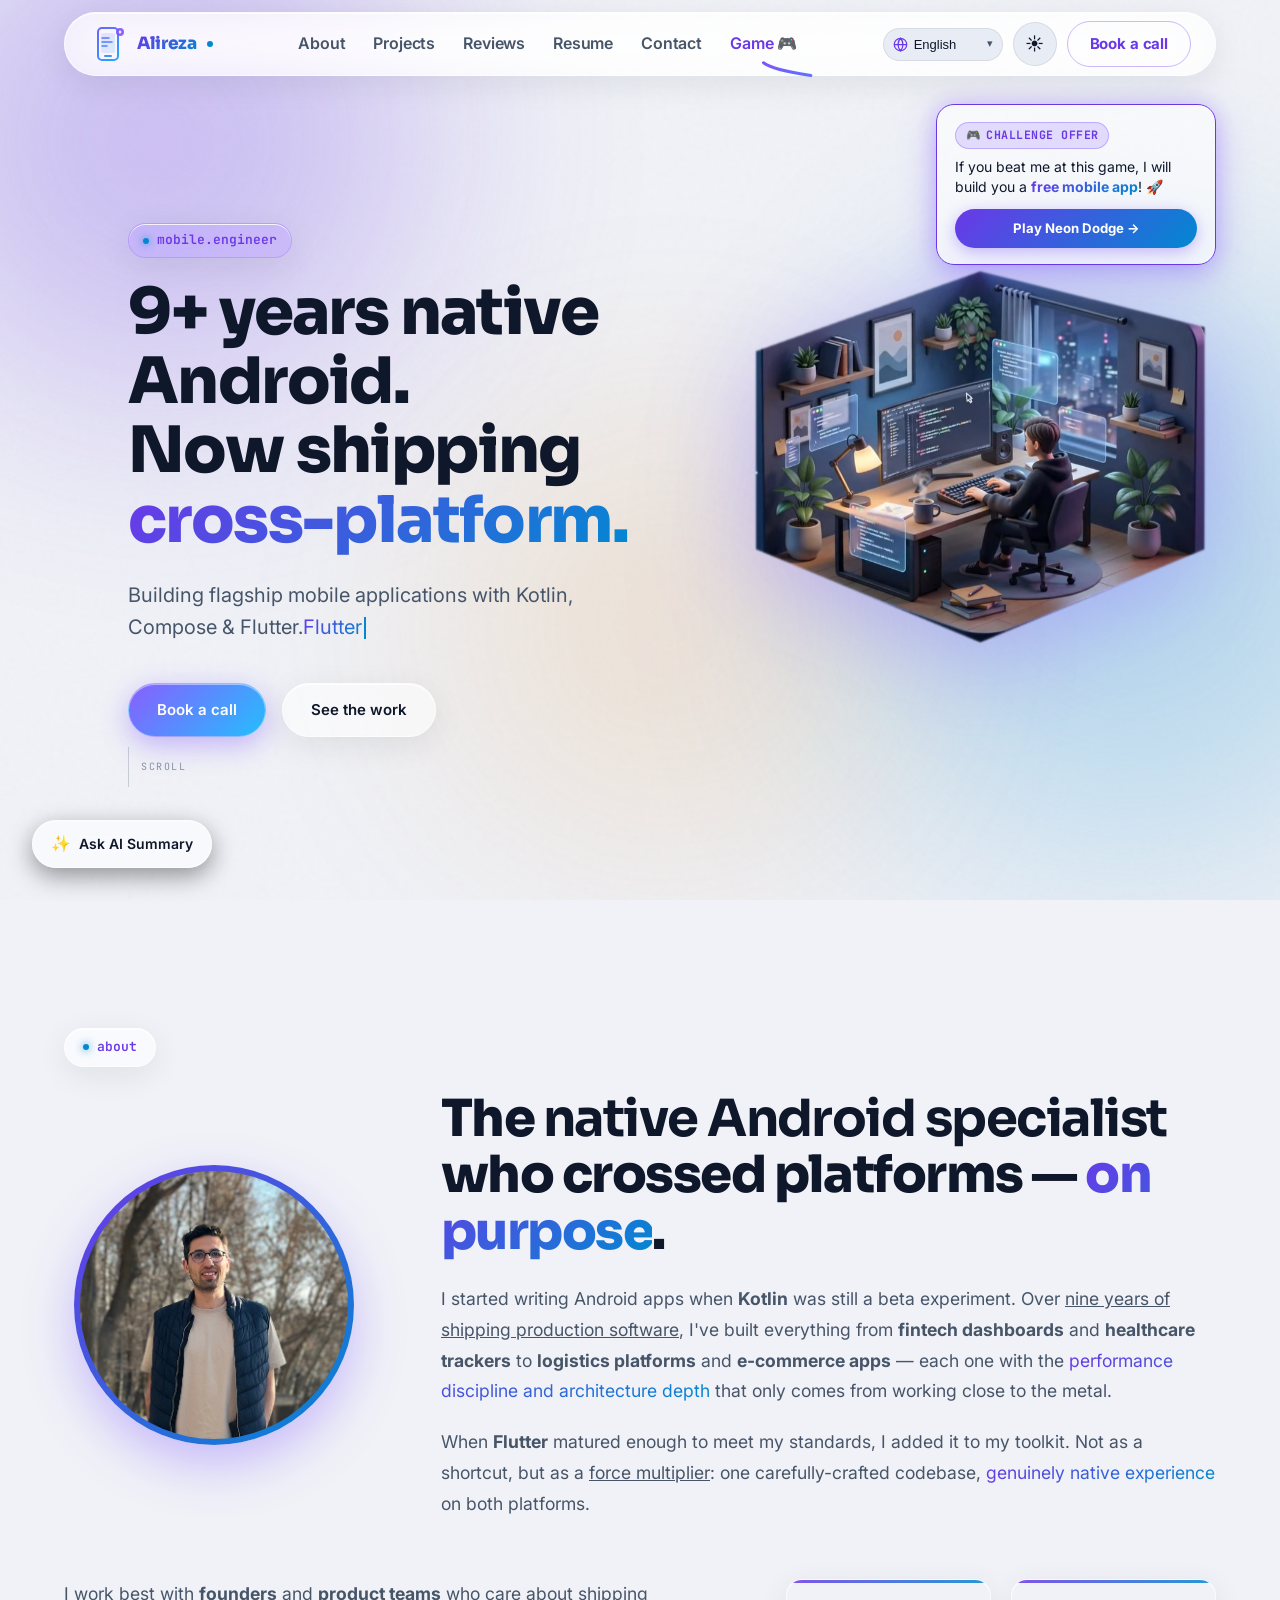
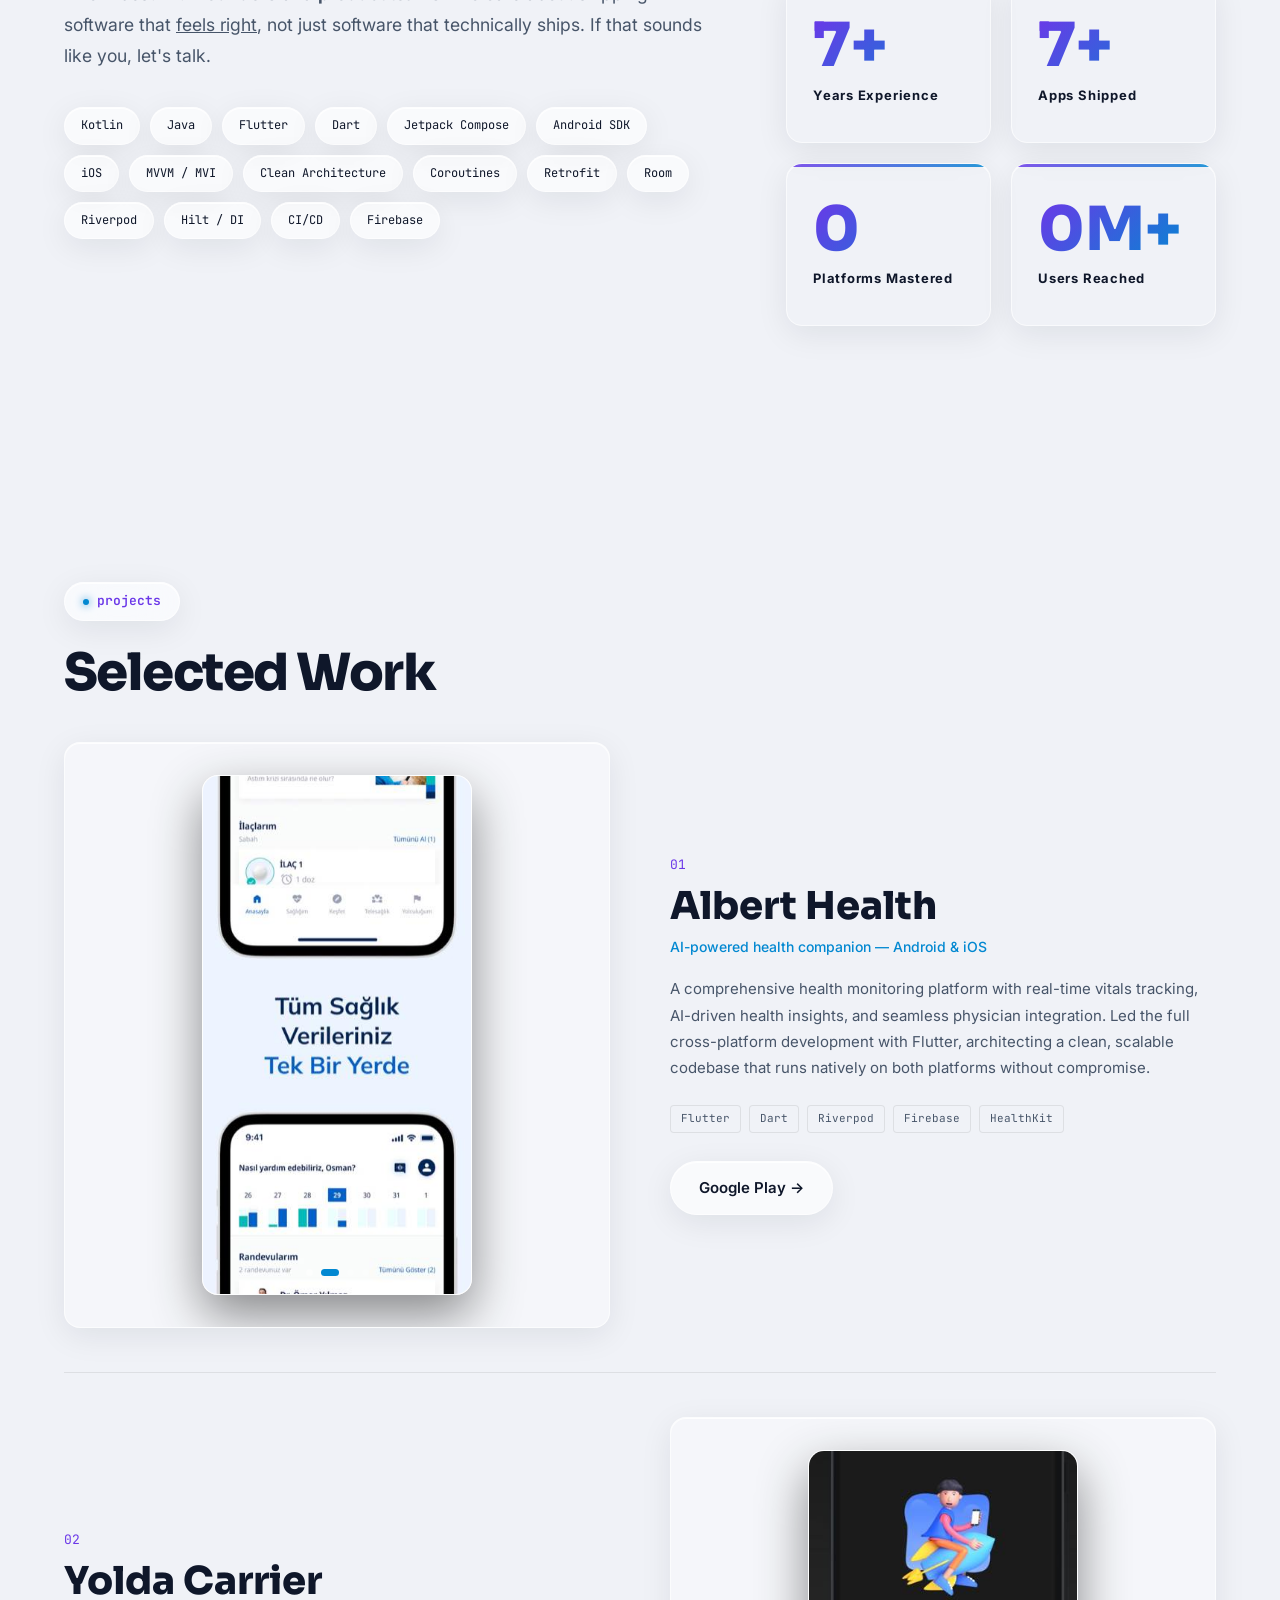
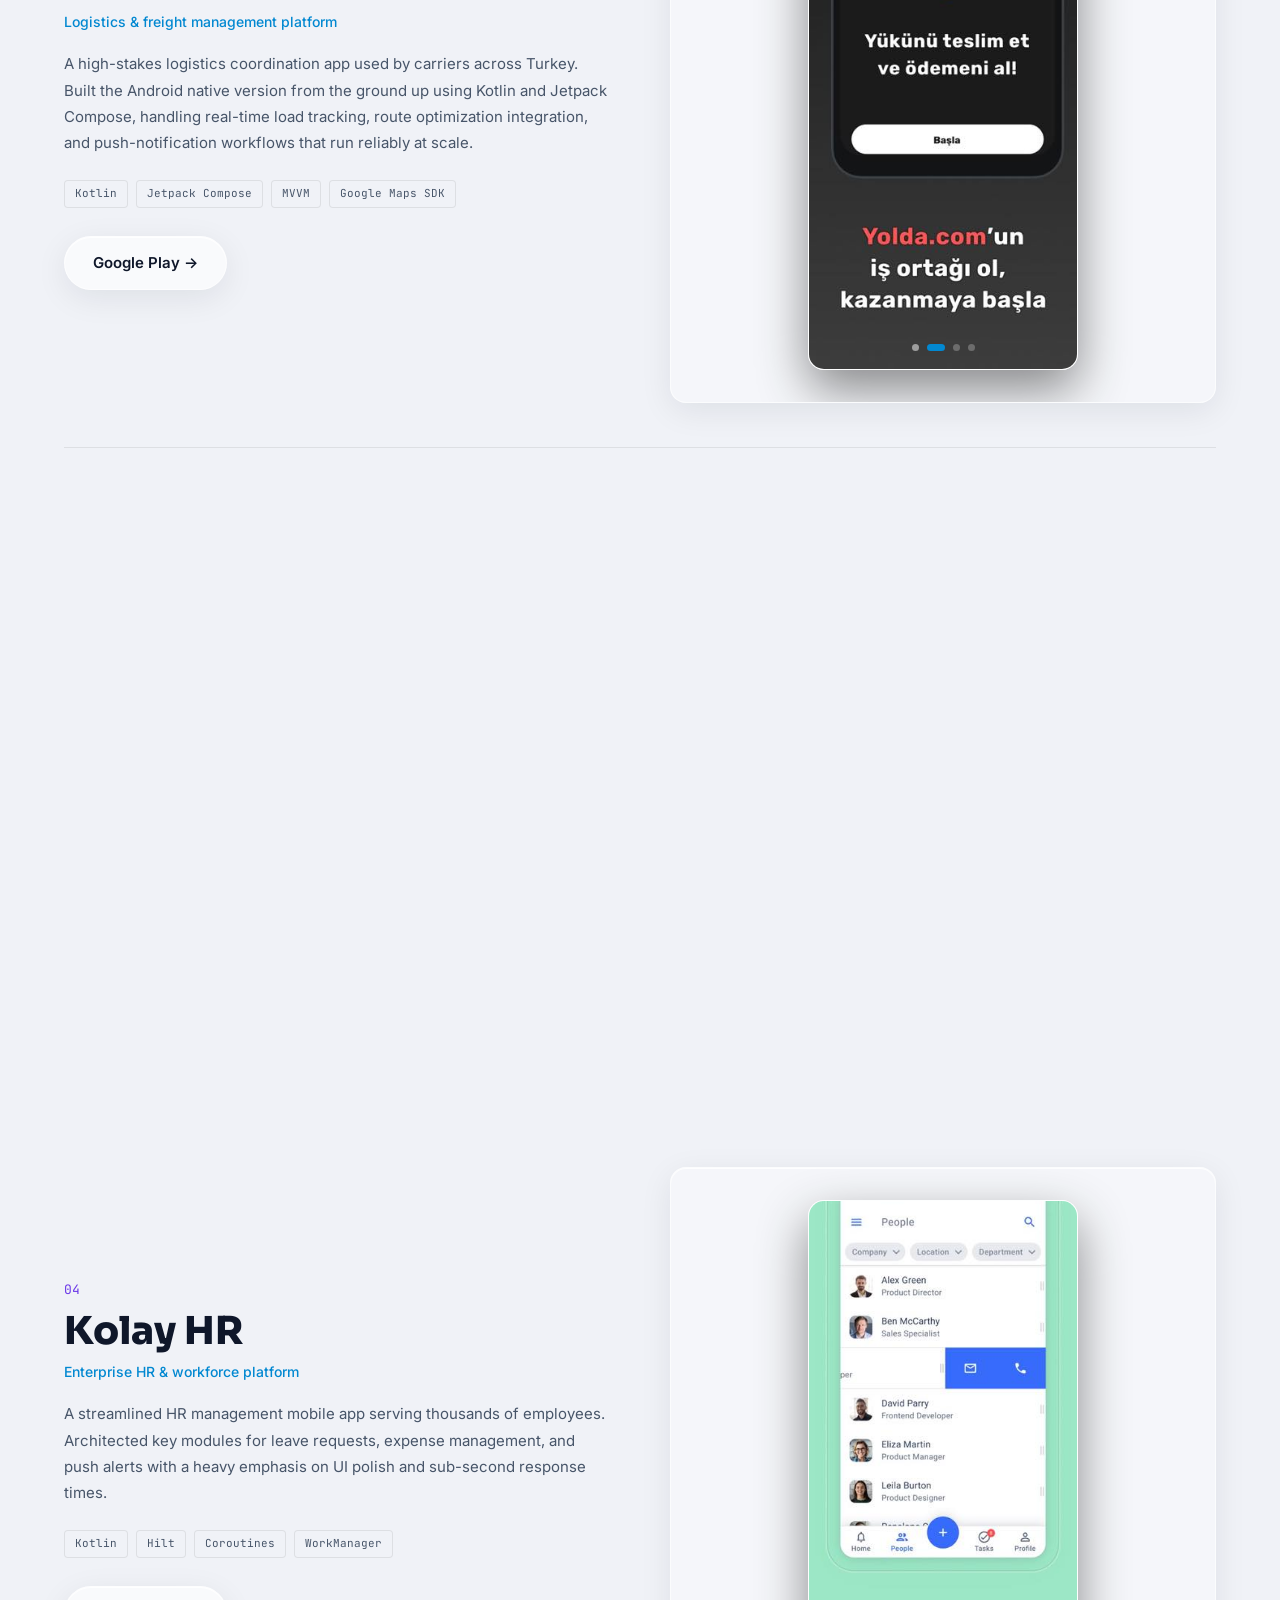
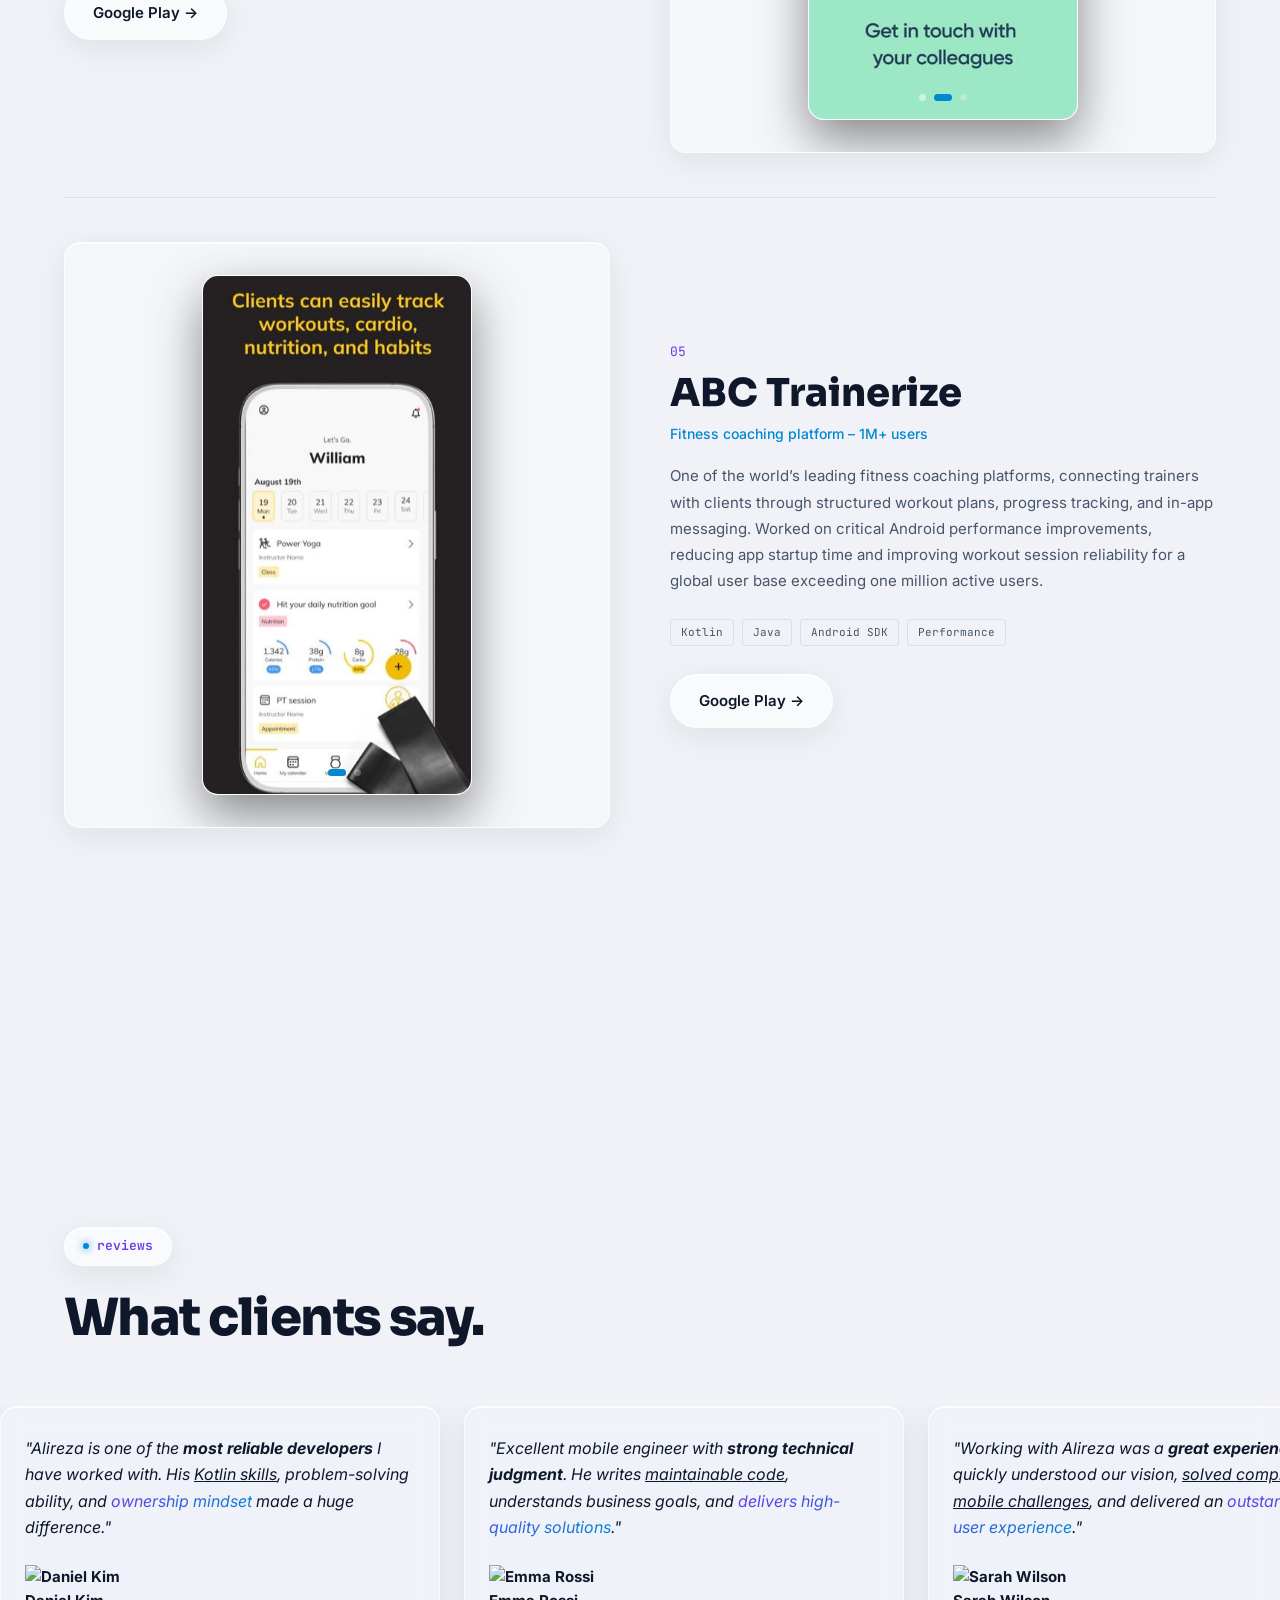
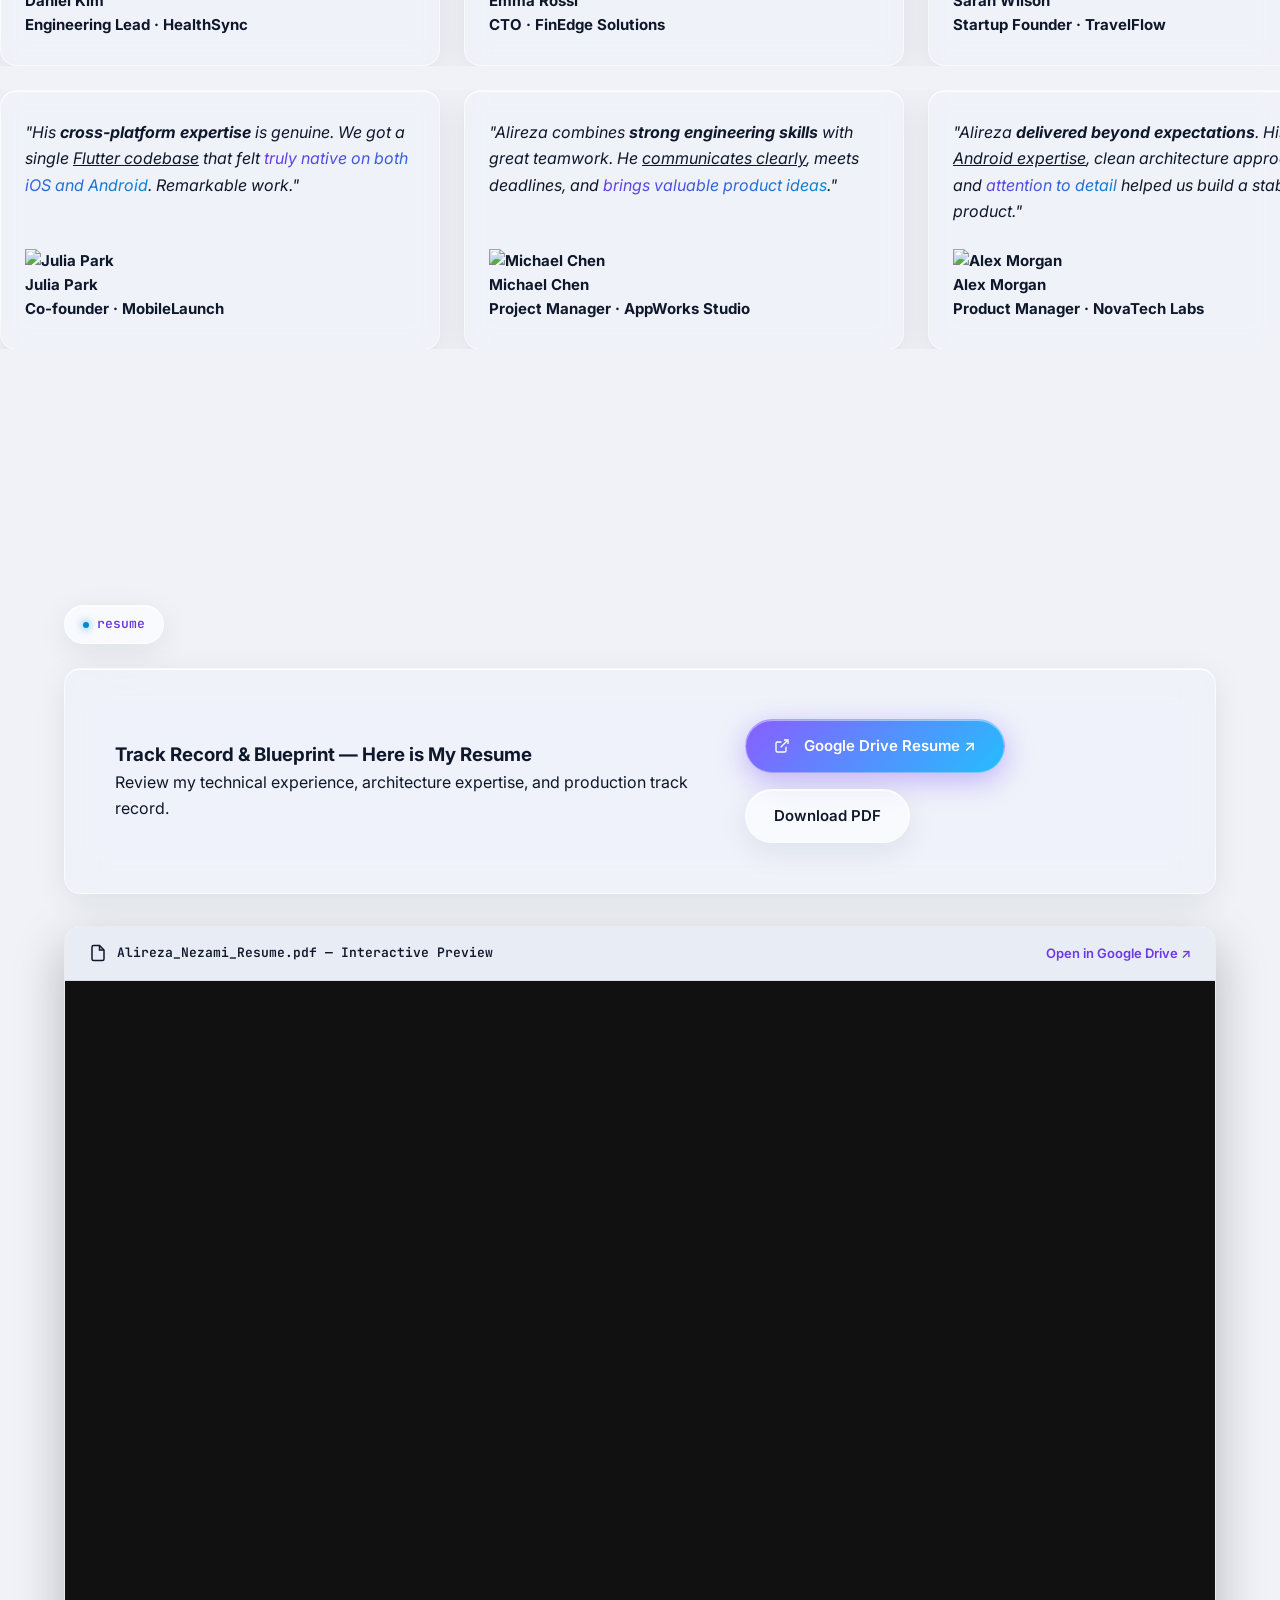
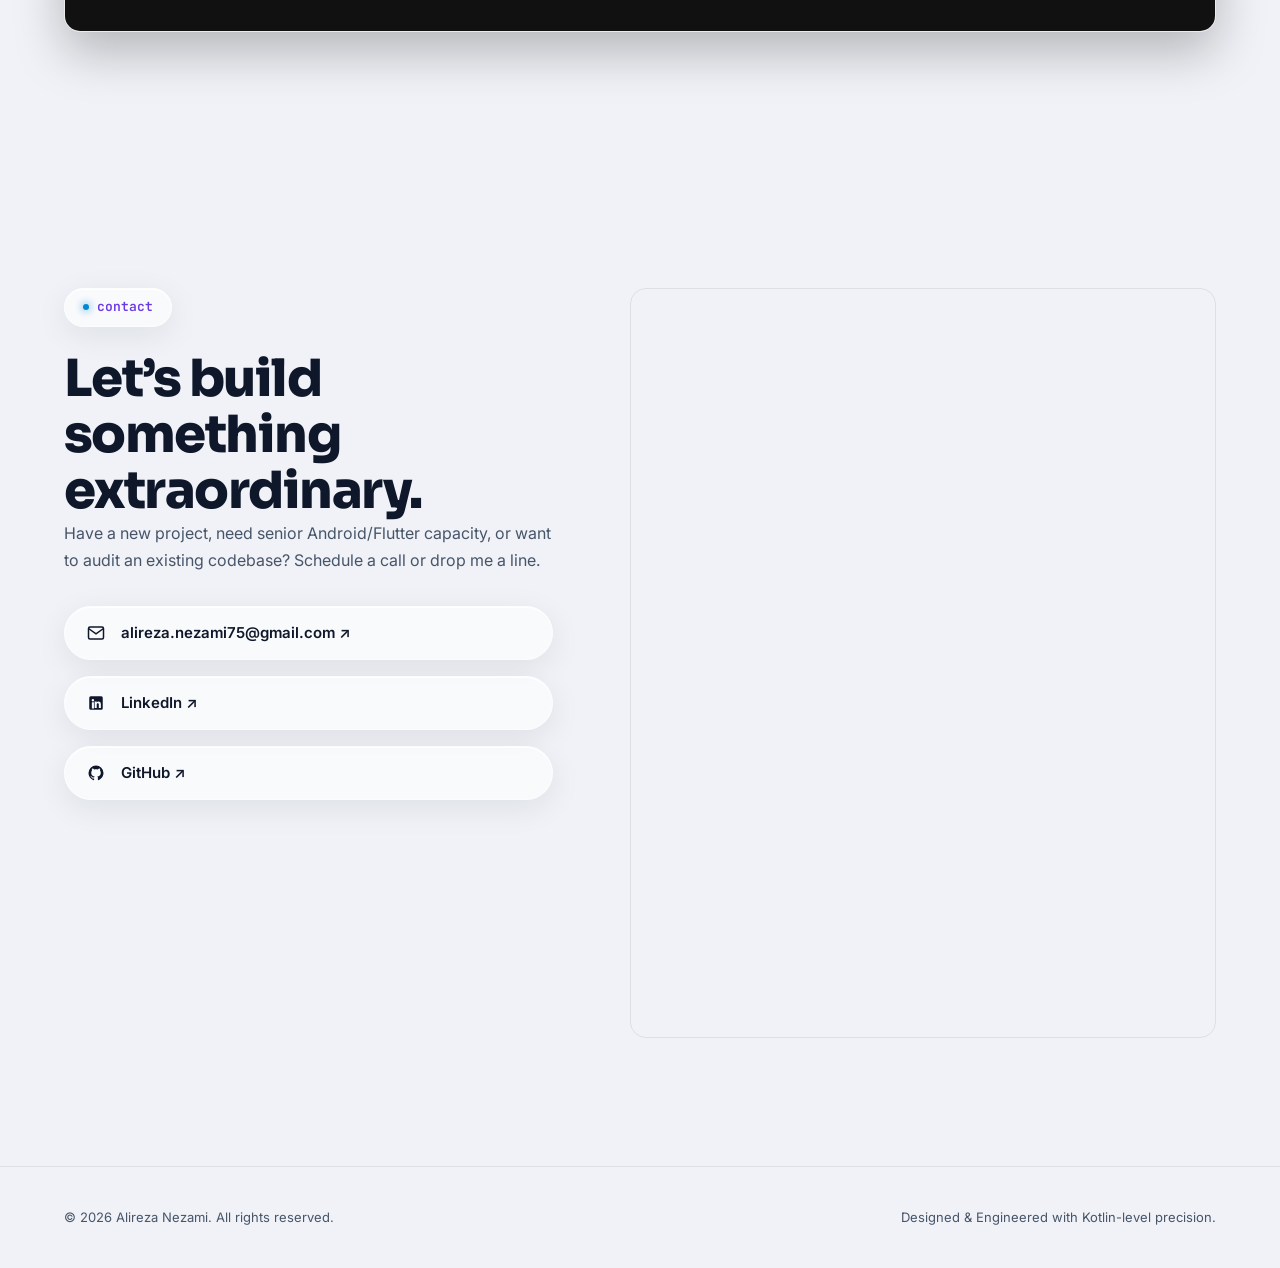
==== commit bd096990: "feat: leaderboard visible on start/gameover, hides on playing; add big BEAT THIS RECORD banner; fix " ====
--- a/index.html
+++ b/index.html
@@ -140,7 +140,7 @@
       <a href="#reviews" class="nav-link" role="listitem" data-i18n="nav.reviews">Reviews</a>
       <a href="#resume" class="nav-link" role="listitem">Resume</a>
       <a href="#contact" class="nav-link" role="listitem" data-i18n="nav.contact">Contact</a>
-      <a href="game/" class="nav-link" role="listitem" style="color:var(--kotlin);font-weight:600">Game 🎮</a>
+      <a href="game/" class="nav-link" id="nav-game-link" role="listitem" style="color:var(--kotlin);font-weight:600">Game 🎮</a>
     </div>
 
     <div class="nav-controls">
@@ -197,20 +197,19 @@
     <div class="grain" aria-hidden="true"></div>
 
     <!-- Top-Right Game Challenge Box & Vector Arrow -->
+    <!-- Fixed viewport overlay SVG for dynamic responsive vector arrow pointing directly to Game tab -->
+    <svg id="challenge-arrow-svg" class="dynamic-challenge-arrow" aria-hidden="true">
+      <defs>
+        <linearGradient id="arrowGrad" x1="0" y1="1" x2="0" y2="0">
+          <stop offset="0%" stop-color="#13B9FD" />
+          <stop offset="100%" stop-color="#7F52FF" />
+        </linearGradient>
+      </defs>
+      <path id="arrow-line-path" class="arrow-line-path" stroke="url(#arrowGrad)" stroke-width="3" stroke-linecap="round" fill="none" />
+      <path id="arrow-head-path" class="arrow-head-path" stroke="url(#arrowGrad)" stroke-width="3" stroke-linecap="round" stroke-linejoin="round" fill="none" />
+    </svg>
+
     <div class="hero-game-challenge" id="hero-game-challenge">
-      <div class="challenge-arrow-wrap" aria-hidden="true">
-        <svg class="challenge-arrow-svg" viewBox="0 0 100 60" fill="none" xmlns="http://www.w3.org/2000/svg">
-          <path class="arrow-line-path" d="M 15 50 C 45 45, 75 30, 80 8" stroke="url(#arrowGrad)" stroke-width="2.5" stroke-linecap="round"/>
-          <path class="arrow-head-path" d="M 72 14 L 80 8 L 84 18" stroke="url(#arrowGrad)" stroke-width="2.5" stroke-linecap="round" stroke-linejoin="round"/>
-          <defs>
-            <linearGradient id="arrowGrad" x1="0" y1="50" x2="80" y2="8" gradientUnits="userSpaceOnUse">
-              <stop offset="0%" stop-color="#13B9FD" />
-              <stop offset="100%" stop-color="#7F52FF" />
-            </linearGradient>
-          </defs>
-        </svg>
-      </div>
-
       <div class="challenge-card">
         <div class="challenge-badge">
           <span class="challenge-badge-icon">🎮</span>
--- a/assets/css/style.css
+++ b/assets/css/style.css
@@ -534,31 +534,28 @@
   transform: translateY(-10px);
 }
 
-/* Animated Vector Arrow pointing to Game tab */
-.challenge-arrow-wrap {
-  width: 90px;
-  height: 46px;
-  margin-bottom: -4px;
-  margin-inline-end: 32px;
+/* Animated Vector Arrow pointing dynamically to Game tab */
+.dynamic-challenge-arrow {
+  position: fixed;
+  top: 0;
+  left: 0;
+  width: 100vw;
+  height: 100vh;
   pointer-events: none;
-}
-
-.challenge-arrow-svg {
-  width: 100%;
-  height: 100%;
+  z-index: 1005;
   overflow: visible;
 }
 
 .arrow-line-path,
 .arrow-head-path {
-  stroke-dasharray: 140;
-  stroke-dashoffset: 140;
+  stroke-dasharray: 240;
+  stroke-dashoffset: 240;
   animation: draw-vector-arrow 3.2s infinite ease-in-out;
 }
 
 @keyframes draw-vector-arrow {
   0% {
-    stroke-dashoffset: 140;
+    stroke-dashoffset: 240;
     opacity: 0;
   }
   15% {
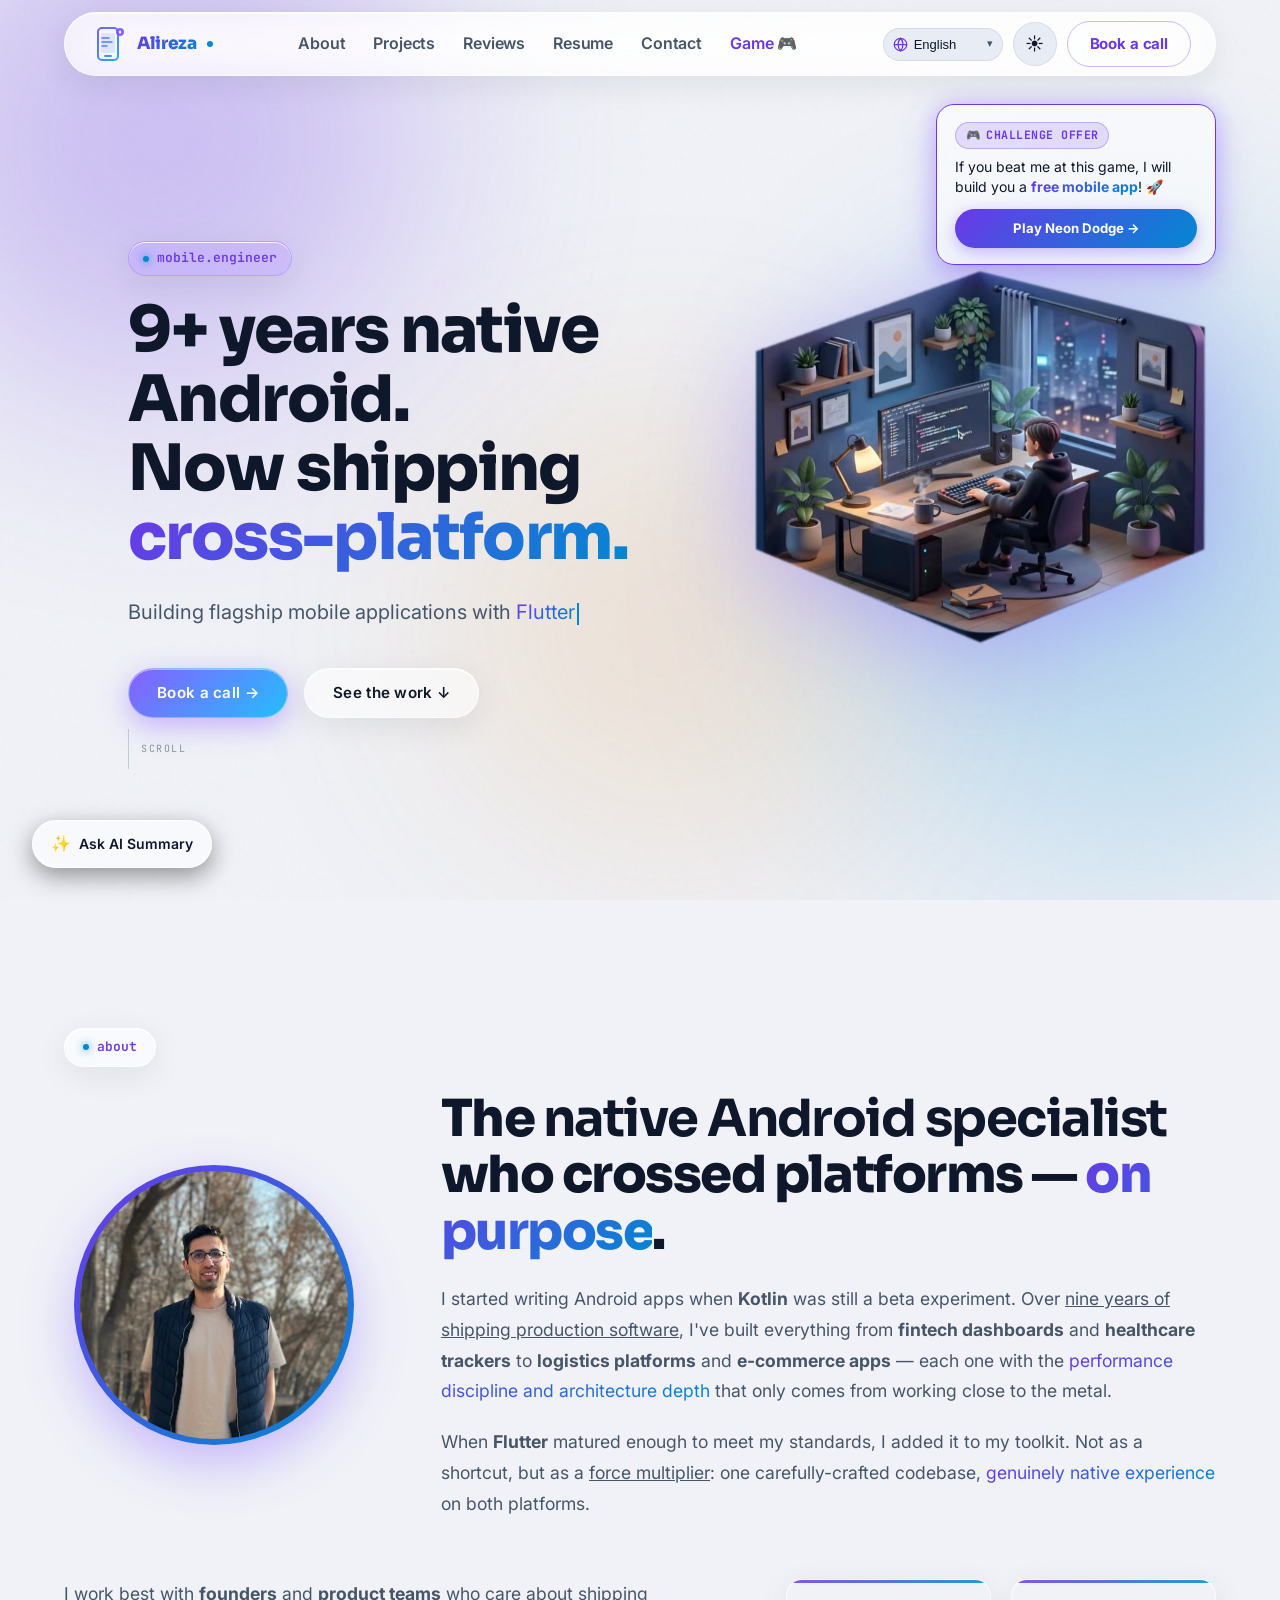
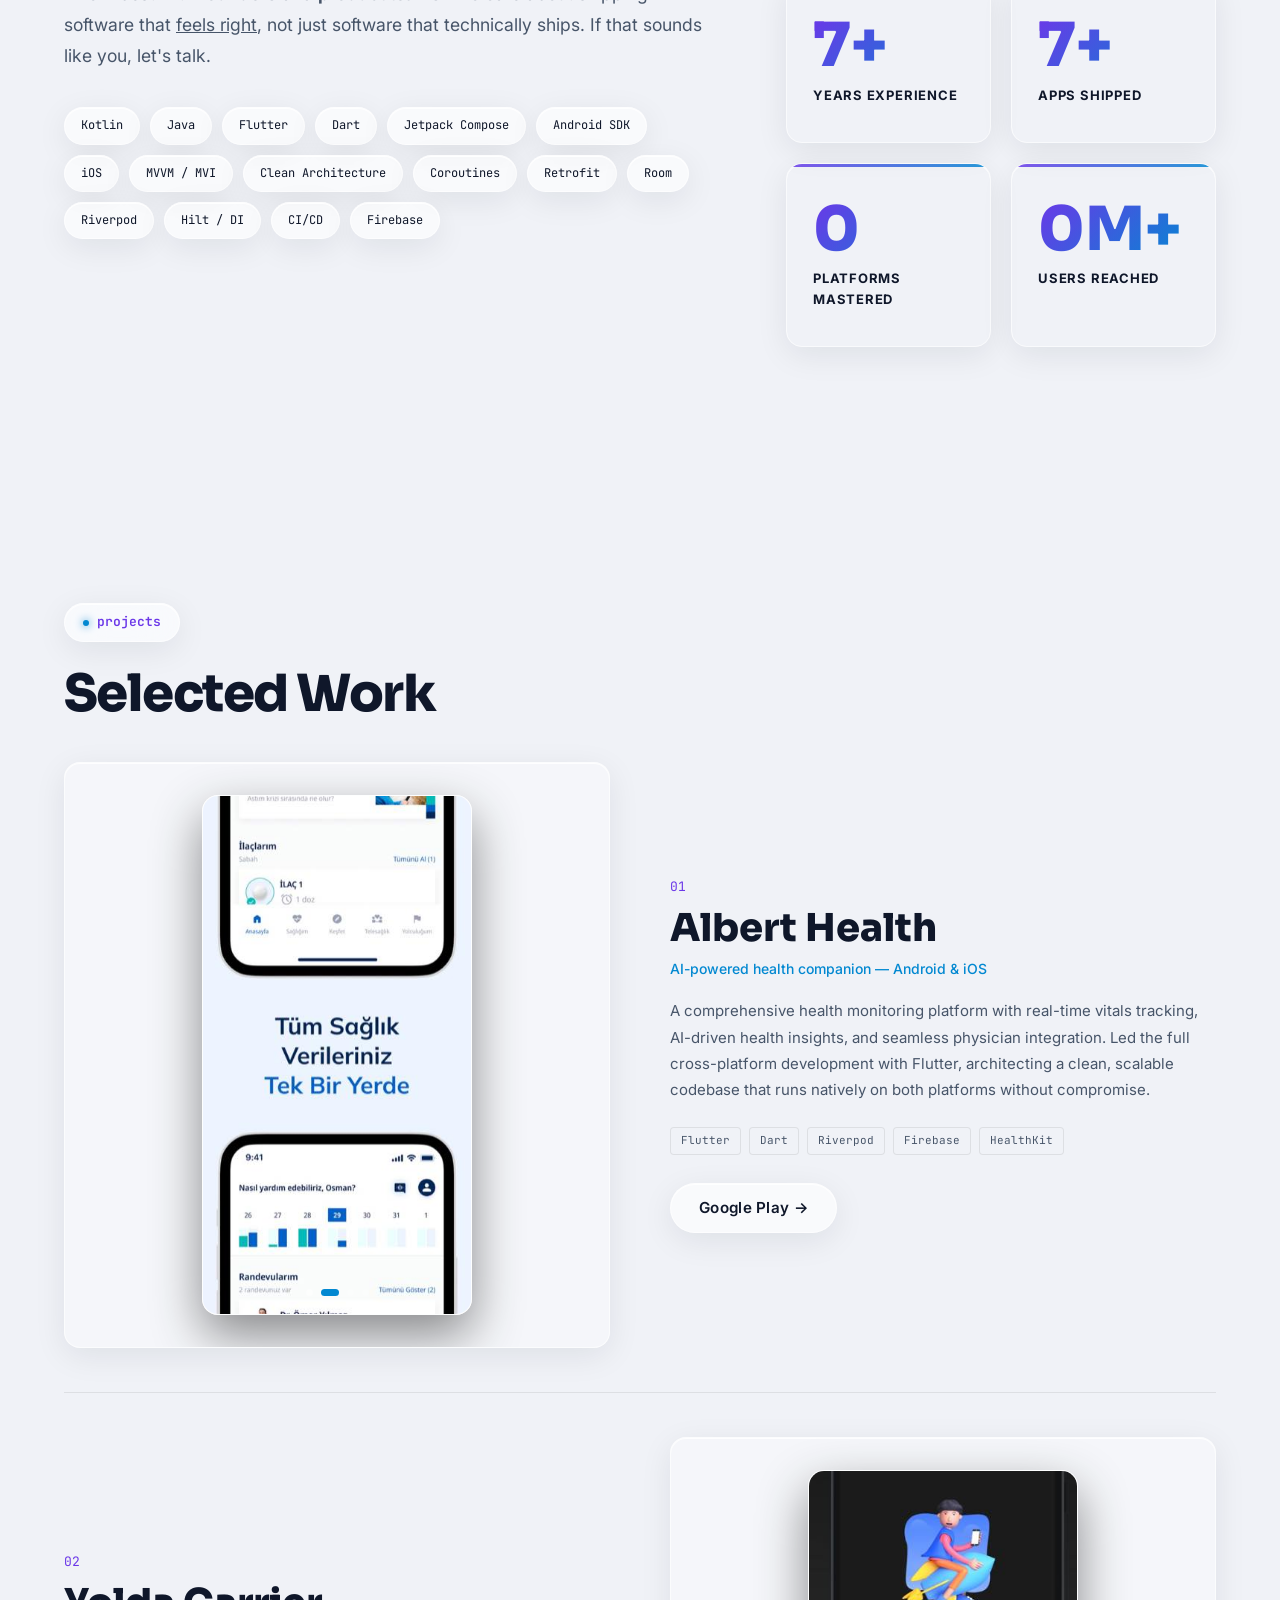
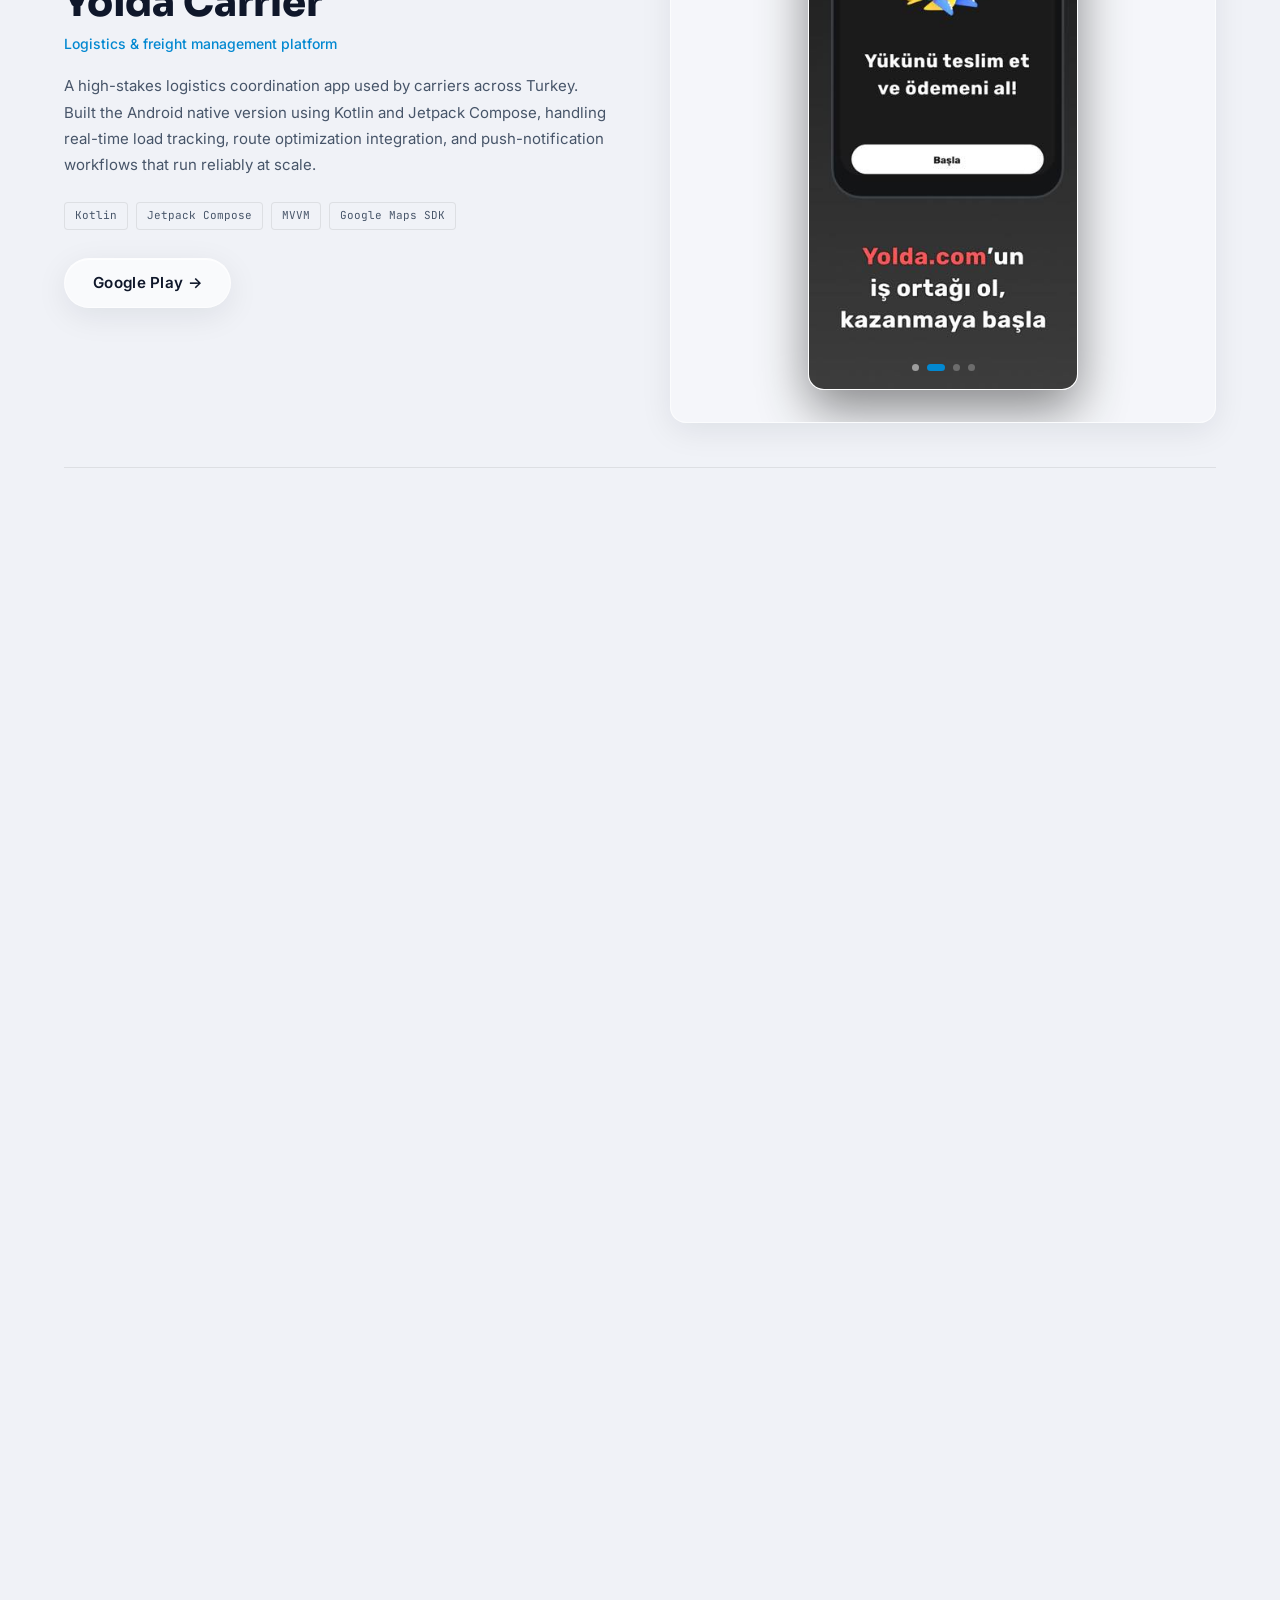
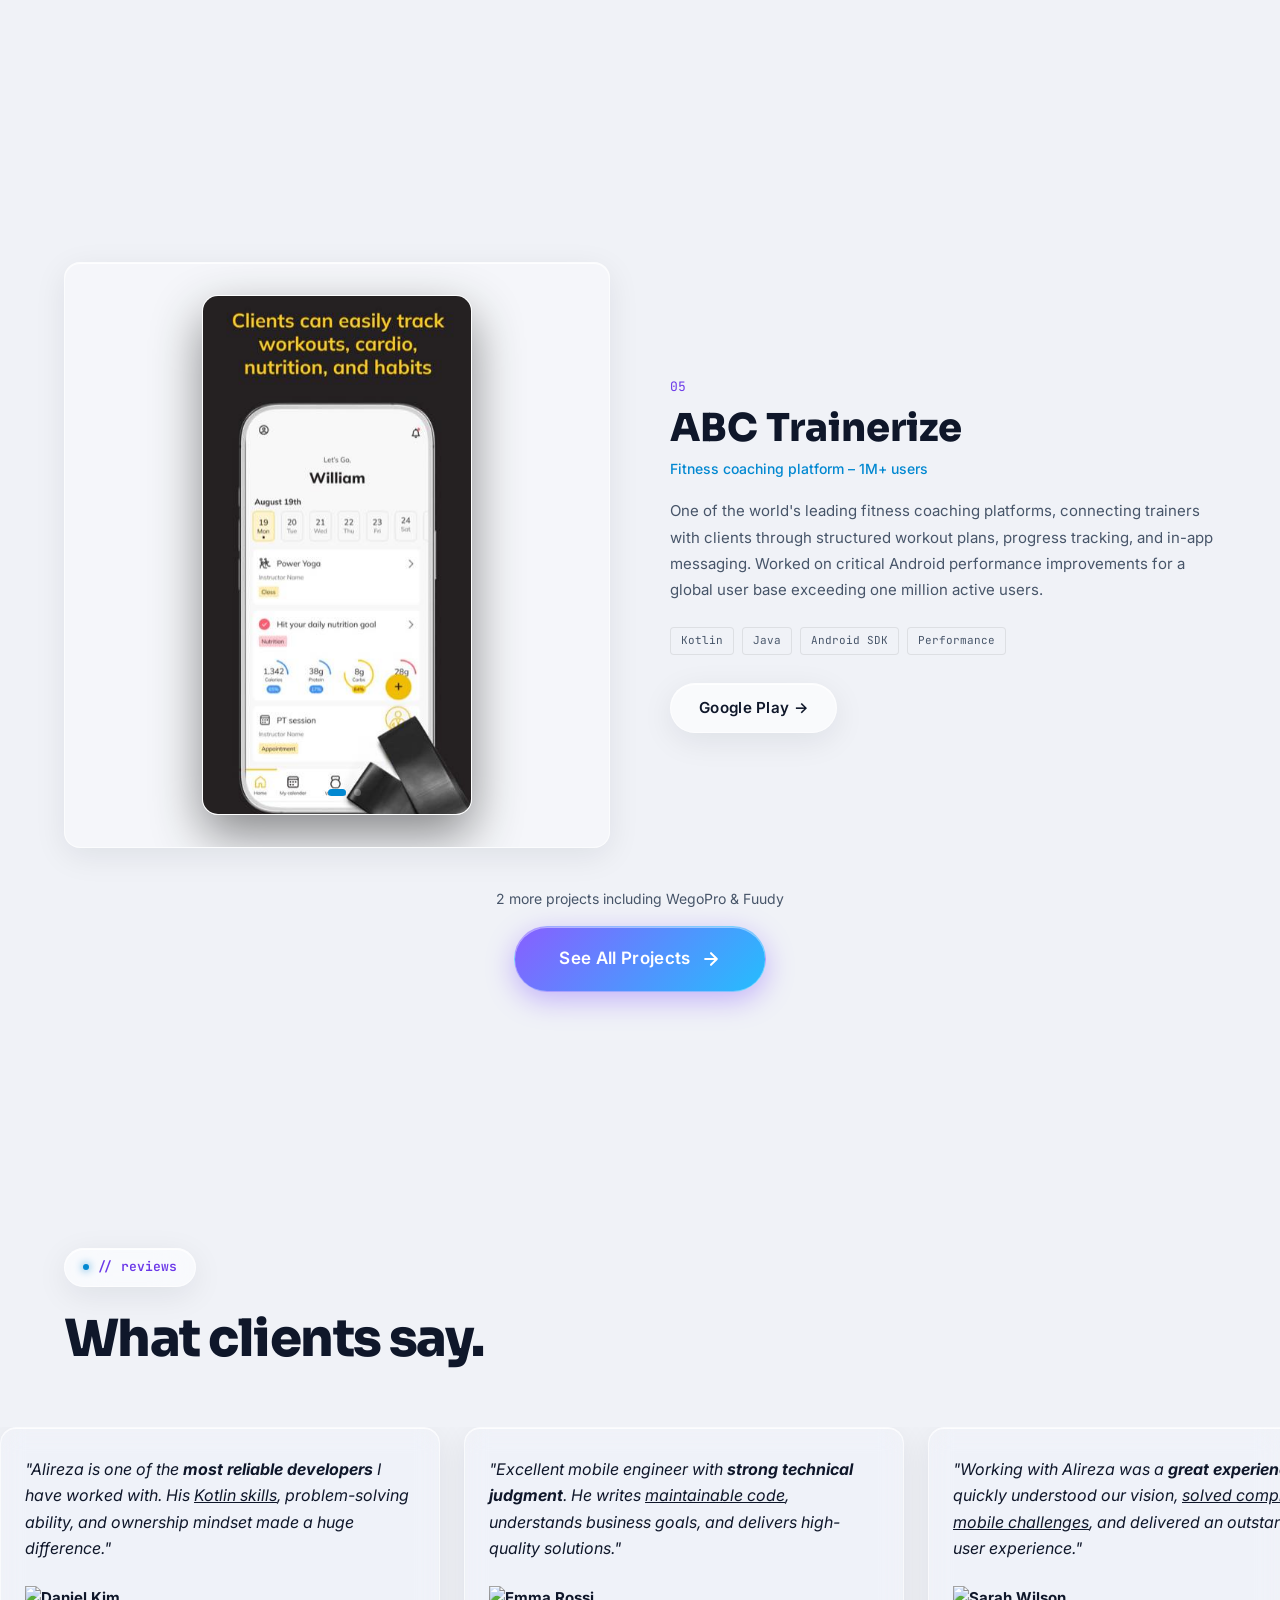
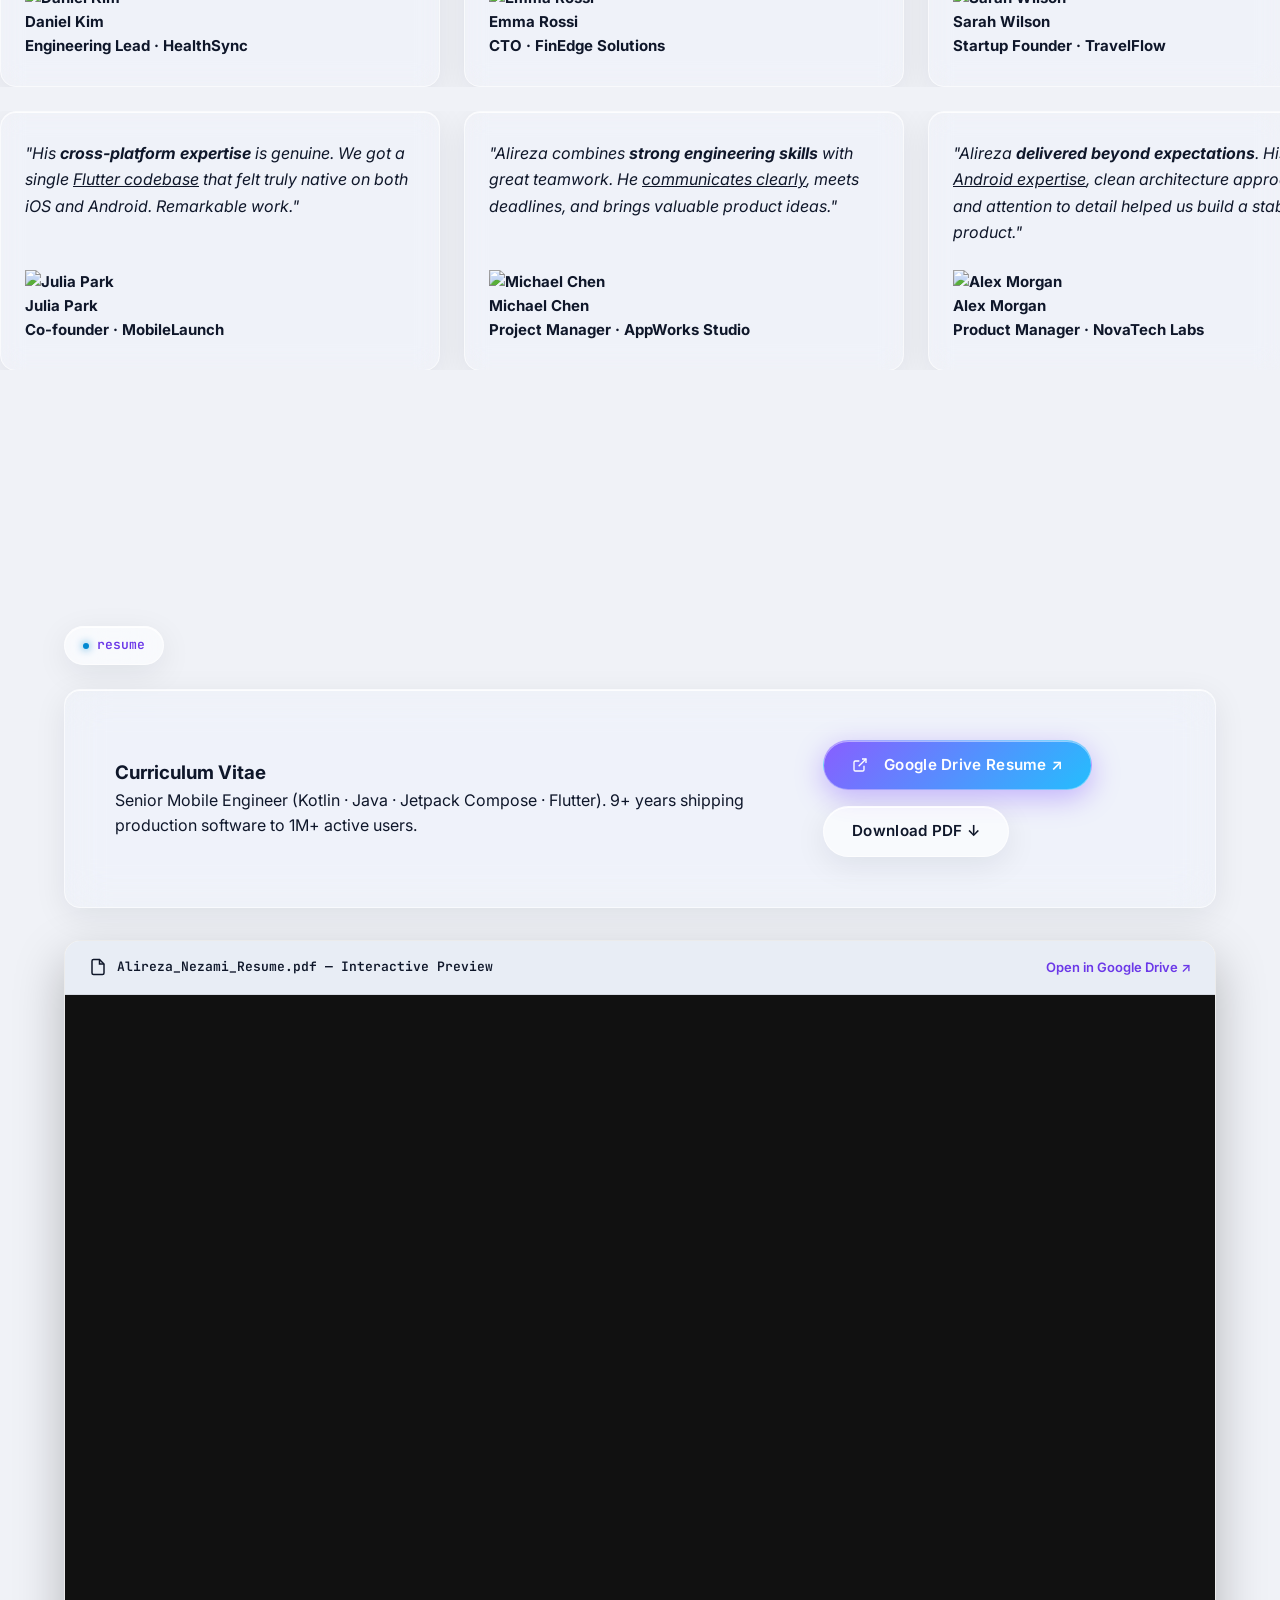
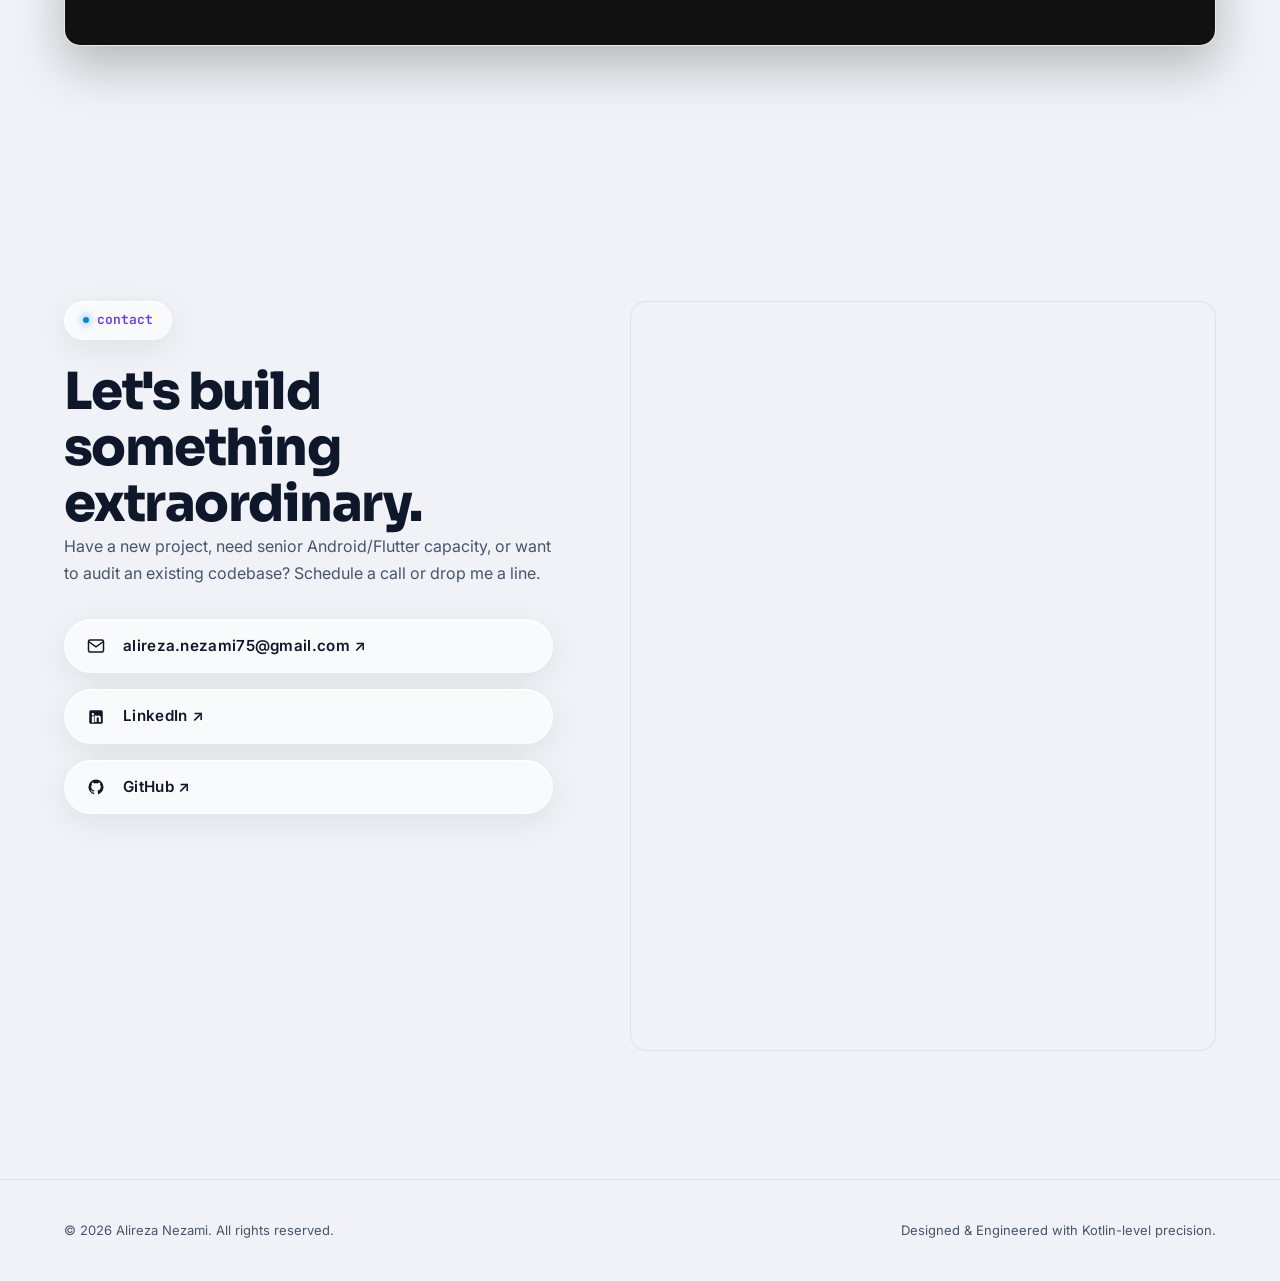
==== commit 547ebd22: "feat: complete comprehensive multi-language localization coverage for all 11 languages with RTL font" ====
--- a/index.html
+++ b/index.html
@@ -138,9 +138,9 @@
       <a href="#about" class="nav-link" role="listitem" data-i18n="nav.about">About</a>
       <a href="#projects" class="nav-link" role="listitem" data-i18n="nav.projects">Projects</a>
       <a href="#reviews" class="nav-link" role="listitem" data-i18n="nav.reviews">Reviews</a>
-      <a href="#resume" class="nav-link" role="listitem">Resume</a>
+      <a href="#resume" class="nav-link" role="listitem" data-i18n="nav.resume">Resume</a>
       <a href="#contact" class="nav-link" role="listitem" data-i18n="nav.contact">Contact</a>
-      <a href="game/" class="nav-link" id="nav-game-link" role="listitem" style="color:var(--kotlin);font-weight:600">Game 🎮</a>
+      <a href="game/" class="nav-link" id="nav-game-link" role="listitem" style="color:var(--kotlin);font-weight:600" data-i18n="nav.game">Game 🎮</a>
     </div>
 
     <div class="nav-controls">
@@ -180,9 +180,9 @@
     <a href="#about" class="mobile-link" data-i18n="nav.about">About</a>
     <a href="#projects" class="mobile-link" data-i18n="nav.projects">Projects</a>
     <a href="#reviews" class="mobile-link" data-i18n="nav.reviews">Reviews</a>
-    <a href="#resume" class="mobile-link">Resume</a>
+    <a href="#resume" class="mobile-link" data-i18n="nav.resume">Resume</a>
     <a href="#contact" class="mobile-link" data-i18n="nav.contact">Contact</a>
-    <a href="game/" class="mobile-link" style="color:var(--kotlin);font-weight:600">Game 🎮</a>
+    <a href="game/" class="mobile-link" style="color:var(--kotlin);font-weight:600" data-i18n="nav.game">Game 🎮</a>
     <div class="mobile-controls">
       <button id="theme-toggle-mobile" class="theme-toggle-btn" aria-label="Toggle theme">
         <span class="theme-icon">🌙</span>
@@ -213,12 +213,12 @@
       <div class="challenge-card">
         <div class="challenge-badge">
           <span class="challenge-badge-icon">🎮</span>
-          <span>CHALLENGE OFFER</span>
-        </div>
-        <p class="challenge-text">
+          <span data-i18n="hero.challengeBadge">CHALLENGE OFFER</span>
+        </div>
+        <p class="challenge-text" data-i18n="hero.challengeText">
           If you beat me at this game, I will build you a <strong>free mobile app</strong>! 🚀
         </p>
-        <a href="game/" class="challenge-btn">
+        <a href="game/" class="challenge-btn" data-i18n="hero.challengeBtn">
           Play Neon Dodge &rarr;
         </a>
       </div>
@@ -247,7 +247,7 @@
       <!-- Scroll indicator -->
       <div class="hero-scroll-hint" aria-hidden="true">
         <span class="scroll-line"></span>
-        <span class="scroll-text">scroll</span>
+        <span class="scroll-text" data-i18n="hero.scroll">scroll</span>
       </div>
     </div>
 
@@ -364,7 +364,7 @@
         </div>
         <div class="project-links">
           <a href="https://play.google.com/store/apps/details?id=v2.albert.health" target="_blank" rel="noopener"
-            class="btn btn-ghost">Google Play &rarr;</a>
+            class="btn btn-ghost" data-i18n="projects.googlePlay">Google Play &rarr;</a>
         </div>
       </div>
     </article>
@@ -400,7 +400,7 @@
         </div>
         <div class="project-links">
           <a href="https://play.google.com/store/apps/details?id=com.yolda.carrier" target="_blank" rel="noopener"
-            class="btn btn-ghost">Google Play &rarr;</a>
+            class="btn btn-ghost" data-i18n="projects.googlePlay">Google Play &rarr;</a>
         </div>
       </div>
     </article>
@@ -434,7 +434,7 @@
         </div>
         <div class="project-links">
           <a href="https://play.google.com/store/apps/details?id=com.biletino.app" target="_blank" rel="noopener"
-            class="btn btn-ghost">Google Play &rarr;</a>
+            class="btn btn-ghost" data-i18n="projects.googlePlay">Google Play &rarr;</a>
         </div>
       </div>
     </article>
@@ -467,7 +467,7 @@
         </div>
         <div class="project-links">
           <a href="https://play.google.com/store/apps/details?id=com.kolayik.kolay" target="_blank" rel="noopener"
-            class="btn btn-ghost">Google Play &rarr;</a>
+            class="btn btn-ghost" data-i18n="projects.googlePlay">Google Play &rarr;</a>
         </div>
       </div>
     </article>
@@ -502,16 +502,16 @@
         </div>
         <div class="project-links">
           <a href="https://play.google.com/store/apps/details?id=com.trainerize.Trainerize" target="_blank"
-            rel="noopener" class="btn btn-ghost">Google Play &rarr;</a>
+            rel="noopener" class="btn btn-ghost" data-i18n="projects.googlePlay">Google Play &rarr;</a>
         </div>
       </div>
     </article>
 
     <!-- See All Projects CTA -->
     <div class="projects-cta reveal-block">
-      <p class="projects-cta-sub">2 more projects including WegoPro &amp; Fuudy</p>
-      <a href="projects.html" class="btn btn-primary btn-large projects-all-btn" data-i18n="projects.seeAll">
-        <span>See All Projects</span>
+      <p class="projects-cta-sub" data-i18n="projects.ctaSub">2 more projects including WegoPro &amp; Fuudy</p>
+      <a href="projects.html" class="btn btn-primary btn-large projects-all-btn">
+        <span data-i18n="projects.seeAll">See All Projects</span>
         <svg width="20" height="20" viewBox="0 0 24 24" fill="none" stroke="currentColor" stroke-width="2.5"
           stroke-linecap="round" stroke-linejoin="round" aria-hidden="true">
           <path d="M5 12h14M12 5l7 7-7 7" />
@@ -540,7 +540,7 @@
         <div class="marquee-track-left">
           <!-- Slide 1 -->
           <div class="review-card">
-            <p class="review-quote">"Alireza is one of the <strong>most reliable developers</strong> I have worked with.
+            <p class="review-quote" data-i18n="reviews.r1">"Alireza is one of the <strong>most reliable developers</strong> I have worked with.
               His <u>Kotlin skills</u>, problem-solving ability, and <span class="gradient-text">ownership
                 mindset</span> made a huge difference."</p>
             <div class="review-author">
@@ -548,13 +548,13 @@
                 alt="Daniel Kim" class="review-avatar" loading="lazy" />
               <div>
                 <div class="author-name">Daniel Kim</div>
-                <div class="author-role">Engineering Lead &middot; HealthSync</div>
+                <div class="author-role" data-i18n="reviews.r1_role">Engineering Lead &middot; HealthSync</div>
               </div>
             </div>
           </div>
           <!-- Slide 2 -->
           <div class="review-card">
-            <p class="review-quote">"Excellent mobile engineer with <strong>strong technical judgment</strong>. He
+            <p class="review-quote" data-i18n="reviews.r2">"Excellent mobile engineer with <strong>strong technical judgment</strong>. He
               writes <u>maintainable code</u>, understands business goals, and <span class="gradient-text">delivers
                 high-quality solutions</span>."</p>
             <div class="review-author">
@@ -562,13 +562,13 @@
                 alt="Emma Rossi" class="review-avatar" loading="lazy" />
               <div>
                 <div class="author-name">Emma Rossi</div>
-                <div class="author-role">CTO &middot; FinEdge Solutions</div>
+                <div class="author-role" data-i18n="reviews.r2_role">CTO &middot; FinEdge Solutions</div>
               </div>
             </div>
           </div>
           <!-- Slide 3 -->
           <div class="review-card">
-            <p class="review-quote">"Working with Alireza was a <strong>great experience</strong>. He quickly understood
+            <p class="review-quote" data-i18n="reviews.r3">"Working with Alireza was a <strong>great experience</strong>. He quickly understood
               our vision, <u>solved complex mobile challenges</u>, and delivered an <span class="gradient-text">outstanding
                 user experience</span>."</p>
             <div class="review-author">
@@ -576,13 +576,13 @@
                 alt="Sarah Wilson" class="review-avatar" loading="lazy" />
               <div>
                 <div class="author-name">Sarah Wilson</div>
-                <div class="author-role">Startup Founder &middot; TravelFlow</div>
+                <div class="author-role" data-i18n="reviews.r3_role">Startup Founder &middot; TravelFlow</div>
               </div>
             </div>
           </div>
           <!-- Duplicate Slide 1 for Seamless Loop -->
           <div class="review-card">
-            <p class="review-quote">"Alireza is one of the <strong>most reliable developers</strong> I have worked with.
+            <p class="review-quote" data-i18n="reviews.r1">"Alireza is one of the <strong>most reliable developers</strong> I have worked with.
               His <u>Kotlin skills</u>, problem-solving ability, and <span class="gradient-text">ownership
                 mindset</span> made a huge difference."</p>
             <div class="review-author">
@@ -590,13 +590,13 @@
                 alt="Daniel Kim" class="review-avatar" loading="lazy" />
               <div>
                 <div class="author-name">Daniel Kim</div>
-                <div class="author-role">Engineering Lead &middot; HealthSync</div>
+                <div class="author-role" data-i18n="reviews.r1_role">Engineering Lead &middot; HealthSync</div>
               </div>
             </div>
           </div>
           <!-- Duplicate Slide 2 -->
           <div class="review-card">
-            <p class="review-quote">"Excellent mobile engineer with <strong>strong technical judgment</strong>. He
+            <p class="review-quote" data-i18n="reviews.r2">"Excellent mobile engineer with <strong>strong technical judgment</strong>. He
               writes <u>maintainable code</u>, understands business goals, and <span class="gradient-text">delivers
                 high-quality solutions</span>."</p>
             <div class="review-author">
@@ -604,13 +604,13 @@
                 alt="Emma Rossi" class="review-avatar" loading="lazy" />
               <div>
                 <div class="author-name">Emma Rossi</div>
-                <div class="author-role">CTO &middot; FinEdge Solutions</div>
+                <div class="author-role" data-i18n="reviews.r2_role">CTO &middot; FinEdge Solutions</div>
               </div>
             </div>
           </div>
           <!-- Duplicate Slide 3 -->
           <div class="review-card">
-            <p class="review-quote">"Working with Alireza was a <strong>great experience</strong>. He quickly understood
+            <p class="review-quote" data-i18n="reviews.r3">"Working with Alireza was a <strong>great experience</strong>. He quickly understood
               our vision, <u>solved complex mobile challenges</u>, and delivered an <span class="gradient-text">outstanding
                 user experience</span>."</p>
             <div class="review-author">
@@ -618,7 +618,7 @@
                 alt="Sarah Wilson" class="review-avatar" loading="lazy" />
               <div>
                 <div class="author-name">Sarah Wilson</div>
-                <div class="author-role">Startup Founder &middot; TravelFlow</div>
+                <div class="author-role" data-i18n="reviews.r3_role">Startup Founder &middot; TravelFlow</div>
               </div>
             </div>
           </div>
@@ -630,7 +630,7 @@
         <div class="marquee-track-right">
           <!-- Slide 4 -->
           <div class="review-card">
-            <p class="review-quote">"His <strong>cross-platform expertise</strong> is genuine. We got a single
+            <p class="review-quote" data-i18n="reviews.r4">"His <strong>cross-platform expertise</strong> is genuine. We got a single
               <u>Flutter codebase</u> that felt <span class="gradient-text">truly native on both iOS and Android</span>.
               Remarkable work."</p>
             <div class="review-author">
@@ -638,13 +638,13 @@
                 alt="Julia Park" class="review-avatar" loading="lazy" />
               <div>
                 <div class="author-name">Julia Park</div>
-                <div class="author-role">Co-founder &middot; MobileLaunch</div>
+                <div class="author-role" data-i18n="reviews.r4_role">Co-founder &middot; MobileLaunch</div>
               </div>
             </div>
           </div>
           <!-- Slide 5 -->
           <div class="review-card">
-            <p class="review-quote">"Alireza combines <strong>strong engineering skills</strong> with great teamwork. He
+            <p class="review-quote" data-i18n="reviews.r5">"Alireza combines <strong>strong engineering skills</strong> with great teamwork. He
               <u>communicates clearly</u>, meets deadlines, and <span class="gradient-text">brings valuable product
                 ideas</span>."</p>
             <div class="review-author">
@@ -652,13 +652,13 @@
                 alt="Michael Chen" class="review-avatar" loading="lazy" />
               <div>
                 <div class="author-name">Michael Chen</div>
-                <div class="author-role">Project Manager &middot; AppWorks Studio</div>
+                <div class="author-role" data-i18n="reviews.r5_role">Project Manager &middot; AppWorks Studio</div>
               </div>
             </div>
           </div>
           <!-- Slide 6 -->
           <div class="review-card">
-            <p class="review-quote">"Alireza <strong>delivered beyond expectations</strong>. His <u>Android
+            <p class="review-quote" data-i18n="reviews.r6">"Alireza <strong>delivered beyond expectations</strong>. His <u>Android
                 expertise</u>, clean architecture approach, and <span class="gradient-text">attention to detail</span>
               helped us build a stable product."</p>
             <div class="review-author">
@@ -666,13 +666,13 @@
                 alt="Alex Morgan" class="review-avatar" loading="lazy" />
               <div>
                 <div class="author-name">Alex Morgan</div>
-                <div class="author-role">Product Manager &middot; NovaTech Labs</div>
+                <div class="author-role" data-i18n="reviews.r6_role">Product Manager &middot; NovaTech Labs</div>
               </div>
             </div>
           </div>
           <!-- Duplicate Slide 4 -->
           <div class="review-card">
-            <p class="review-quote">"His <strong>cross-platform expertise</strong> is genuine. We got a single
+            <p class="review-quote" data-i18n="reviews.r4">"His <strong>cross-platform expertise</strong> is genuine. We got a single
               <u>Flutter codebase</u> that felt <span class="gradient-text">truly native on both iOS and Android</span>.
               Remarkable work."</p>
             <div class="review-author">
@@ -680,13 +680,13 @@
                 alt="Julia Park" class="review-avatar" loading="lazy" />
               <div>
                 <div class="author-name">Julia Park</div>
-                <div class="author-role">Co-founder &middot; MobileLaunch</div>
+                <div class="author-role" data-i18n="reviews.r4_role">Co-founder &middot; MobileLaunch</div>
               </div>
             </div>
           </div>
           <!-- Duplicate Slide 5 -->
           <div class="review-card">
-            <p class="review-quote">"Alireza combines <strong>strong engineering skills</strong> with great teamwork. He
+            <p class="review-quote" data-i18n="reviews.r5">"Alireza combines <strong>strong engineering skills</strong> with great teamwork. He
               <u>communicates clearly</u>, meets deadlines, and <span class="gradient-text">brings valuable product
                 ideas</span>."</p>
             <div class="review-author">
@@ -694,13 +694,13 @@
                 alt="Michael Chen" class="review-avatar" loading="lazy" />
               <div>
                 <div class="author-name">Michael Chen</div>
-                <div class="author-role">Project Manager &middot; AppWorks Studio</div>
+                <div class="author-role" data-i18n="reviews.r5_role">Project Manager &middot; AppWorks Studio</div>
               </div>
             </div>
           </div>
           <!-- Duplicate Slide 6 -->
           <div class="review-card">
-            <p class="review-quote">"Alireza <strong>delivered beyond expectations</strong>. His <u>Android
+            <p class="review-quote" data-i18n="reviews.r6">"Alireza <strong>delivered beyond expectations</strong>. His <u>Android
                 expertise</u>, clean architecture approach, and <span class="gradient-text">attention to detail</span>
               helped us build a stable product."</p>
             <div class="review-author">
@@ -708,7 +708,7 @@
                 alt="Alex Morgan" class="review-avatar" loading="lazy" />
               <div>
                 <div class="author-name">Alex Morgan</div>
-                <div class="author-role">Product Manager &middot; NovaTech Labs</div>
+                <div class="author-role" data-i18n="reviews.r6_role">Product Manager &middot; NovaTech Labs</div>
               </div>
             </div>
           </div>
@@ -740,7 +740,7 @@
             <polyline points="15 3 21 3 21 9" />
             <line x1="10" y1="14" x2="21" y2="3" />
           </svg>
-          Google Drive Resume &nearr;
+          <span data-i18n="resume.gDrive">Google Drive Resume &nearr;</span>
         </a>
         <a href="assets/resume/alireza-nezami-resume.pdf" download class="btn btn-ghost"
           data-i18n="resume.downloadBtn">Download PDF &darr;</a>
@@ -755,10 +755,10 @@
             <path d="M14 2H6a2 2 0 0 0-2 2v16a2 2 0 0 0 2 2h12a2 2 0 0 0 2-2V8z" />
             <polyline points="14 2 14 8 20 8" />
           </svg>
-          <span>Alireza_Nezami_Resume.pdf &mdash; Interactive Preview</span>
+          <span data-i18n="resume.previewTitle">Alireza_Nezami_Resume.pdf &mdash; Interactive Preview</span>
         </div>
         <a href="https://drive.google.com/file/d/1qmrJt3QdpTDFwT5Glkd-qbUmryf7Clse/view?usp=sharing" target="_blank"
-          rel="noopener" class="rph-link">
+          rel="noopener" class="rph-link" data-i18n="resume.openDrive">
           Open in Google Drive &nearr;
         </a>
       </div>
@@ -817,7 +817,7 @@
     <div class="footer-inner">
       <div>&copy; <span id="footer-year">2026</span> Alireza Nezami. <span data-i18n="footer.rights">All rights
           reserved.</span></div>
-      <div>Designed &amp; Engineered with Kotlin-level precision.</div>
+      <div data-i18n="footer.tagline">Designed &amp; Engineered with Kotlin-level precision.</div>
     </div>
   </footer>
 
@@ -826,7 +826,7 @@
     <!-- Collapsed Toggle Button -->
     <button id="ai-widget-toggle" class="ai-widget-toggle-btn" aria-label="Open AI summary widget">
       <span class="ai-toggle-sparkle">✨</span>
-      <span>Ask AI Summary</span>
+      <span data-i18n="ai.buttonText">Ask AI Summary</span>
     </button>
 
     <!-- Floating Glass Card -->
@@ -834,11 +834,11 @@
       <div class="ai-floating-header">
         <div class="ai-floating-title-group">
           <span class="ai-header-sparkle">✨</span>
-          <h3 class="ai-floating-title">Ask AI for a summary</h3>
+          <h3 class="ai-floating-title" data-i18n="ai.cardTitle">Ask AI for a summary</h3>
         </div>
         <button id="ai-widget-close" class="ai-widget-close-btn" aria-label="Minimize AI summary widget">&times;</button>
       </div>
-      <p class="ai-floating-subtitle">Select an AI model to generate a summary of Alireza's portfolio:</p>
+      <p class="ai-floating-subtitle" data-i18n="ai.cardSubtitle">Select an AI model to generate a summary of Alireza's portfolio:</p>
 
       <div class="ai-platform-stack">
         <!-- ChatGPT -->
--- a/assets/css/style.css
+++ b/assets/css/style.css
@@ -161,6 +161,30 @@
 [lang="ar"] p, [lang="ar"] span, [lang="ar"] a {
   font-family: 'Amiri', 'Georgia', serif !important;
 }
+/* Urdu font override */
+[lang="ur"] body,
+[lang="ur"] h1, [lang="ur"] h2, [lang="ur"] h3,
+[lang="ur"] p, [lang="ur"] span, [lang="ur"] a {
+  font-family: 'Noto Nastaliq Urdu', 'Vazirmatn', 'Amiri', 'Inter', sans-serif !important;
+}
+/* Hindi font override */
+[lang="hi"] body,
+[lang="hi"] h1, [lang="hi"] h2, [lang="hi"] h3,
+[lang="hi"] p, [lang="hi"] span, [lang="hi"] a {
+  font-family: 'Noto Sans Devanagari', 'Inter', sans-serif !important;
+}
+/* Bengali font override */
+[lang="bn"] body,
+[lang="bn"] h1, [lang="bn"] h2, [lang="bn"] h3,
+[lang="bn"] p, [lang="bn"] span, [lang="bn"] a {
+  font-family: 'Noto Sans Bengali', 'Inter', sans-serif !important;
+}
+/* Chinese font override */
+[lang="zh"] body,
+[lang="zh"] h1, [lang="zh"] h2, [lang="zh"] h3,
+[lang="zh"] p, [lang="zh"] span, [lang="zh"] a {
+  font-family: 'Noto Sans SC', 'PingFang SC', 'Microsoft YaHei', sans-serif !important;
+}
 
 /* ─── RESET ──────────────────────────────────────────── */
 *, *::before, *::after { box-sizing: border-box; margin: 0; padding: 0; }
@@ -255,19 +279,22 @@
 .btn {
   display: inline-flex;
   align-items: center;
-  gap: 8px;
-  padding: 14px 28px;
-  border-radius: 50px;
+  justify-content: center;
+  gap: 10px;
+  padding: 12px 28px;
+  border-radius: 999px;
   font-family: 'Inter', sans-serif;
+  font-size: 0.95rem;
   font-weight: 600;
-  font-size: 15px;
-  transition: all var(--dur) var(--ease-out);
   cursor: pointer;
+  border: none;
+  text-decoration: none;
+  transition: transform var(--dur) var(--ease-out), box-shadow var(--dur) var(--ease-out), color var(--dur) var(--ease-out);
   position: relative;
   overflow: hidden;
+  isolation: isolate;
   white-space: nowrap;
-  backdrop-filter: blur(20px) saturate(180%);
-  -webkit-backdrop-filter: blur(20px) saturate(180%);
+  letter-spacing: 0.02em;
 }
 .btn > * {
   position: relative;
@@ -279,7 +306,8 @@
   inset: 0;
   opacity: 0;
   transition: opacity var(--dur) var(--ease-out);
-  z-index: 1;
+  z-index: -1;
+  pointer-events: none;
 }
 .btn-primary {
   background: linear-gradient(135deg, rgba(127, 82, 255, 0.92), rgba(19, 185, 253, 0.92));
@@ -287,7 +315,10 @@
   border: 1px solid rgba(255, 255, 255, 0.35);
   box-shadow: 0 8px 28px rgba(127, 82, 255, 0.4), inset 0 1px 0 rgba(255, 255, 255, 0.45);
 }
-.btn-primary * {
+.btn-primary,
+.btn-primary *,
+.btn-primary:link,
+.btn-primary:visited {
   color: #ffffff !important;
 }
 .btn-primary::before {
@@ -548,20 +579,20 @@
 
 .arrow-line-path,
 .arrow-head-path {
-  stroke-dasharray: 240;
-  stroke-dashoffset: 240;
-  animation: draw-vector-arrow 3.2s infinite ease-in-out;
+  stroke-dasharray: 600;
+  stroke-dashoffset: 600;
+  animation: draw-vector-arrow 3.5s infinite ease-in-out;
 }
 
 @keyframes draw-vector-arrow {
   0% {
-    stroke-dashoffset: 240;
+    stroke-dashoffset: 600;
     opacity: 0;
   }
   15% {
     opacity: 1;
   }
-  45%, 75% {
+  50%, 75% {
     stroke-dashoffset: 0;
     opacity: 1;
   }
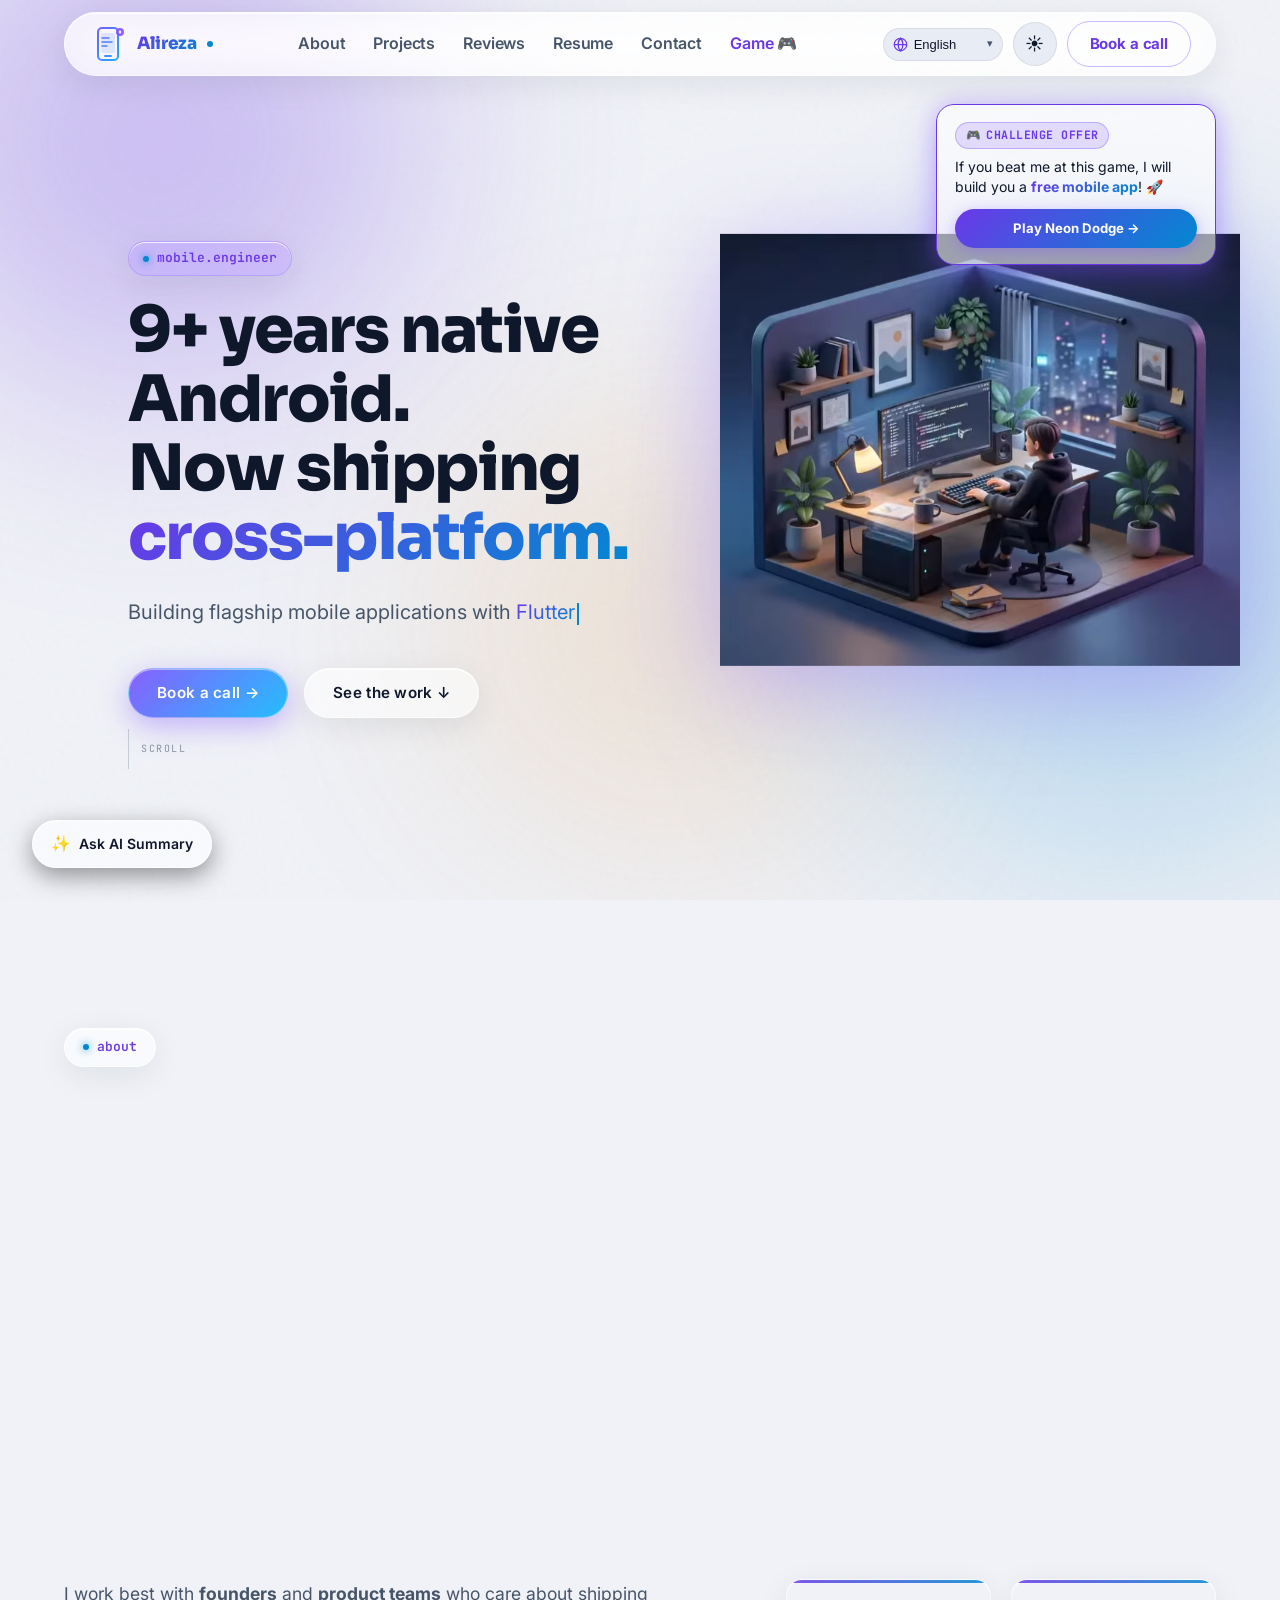
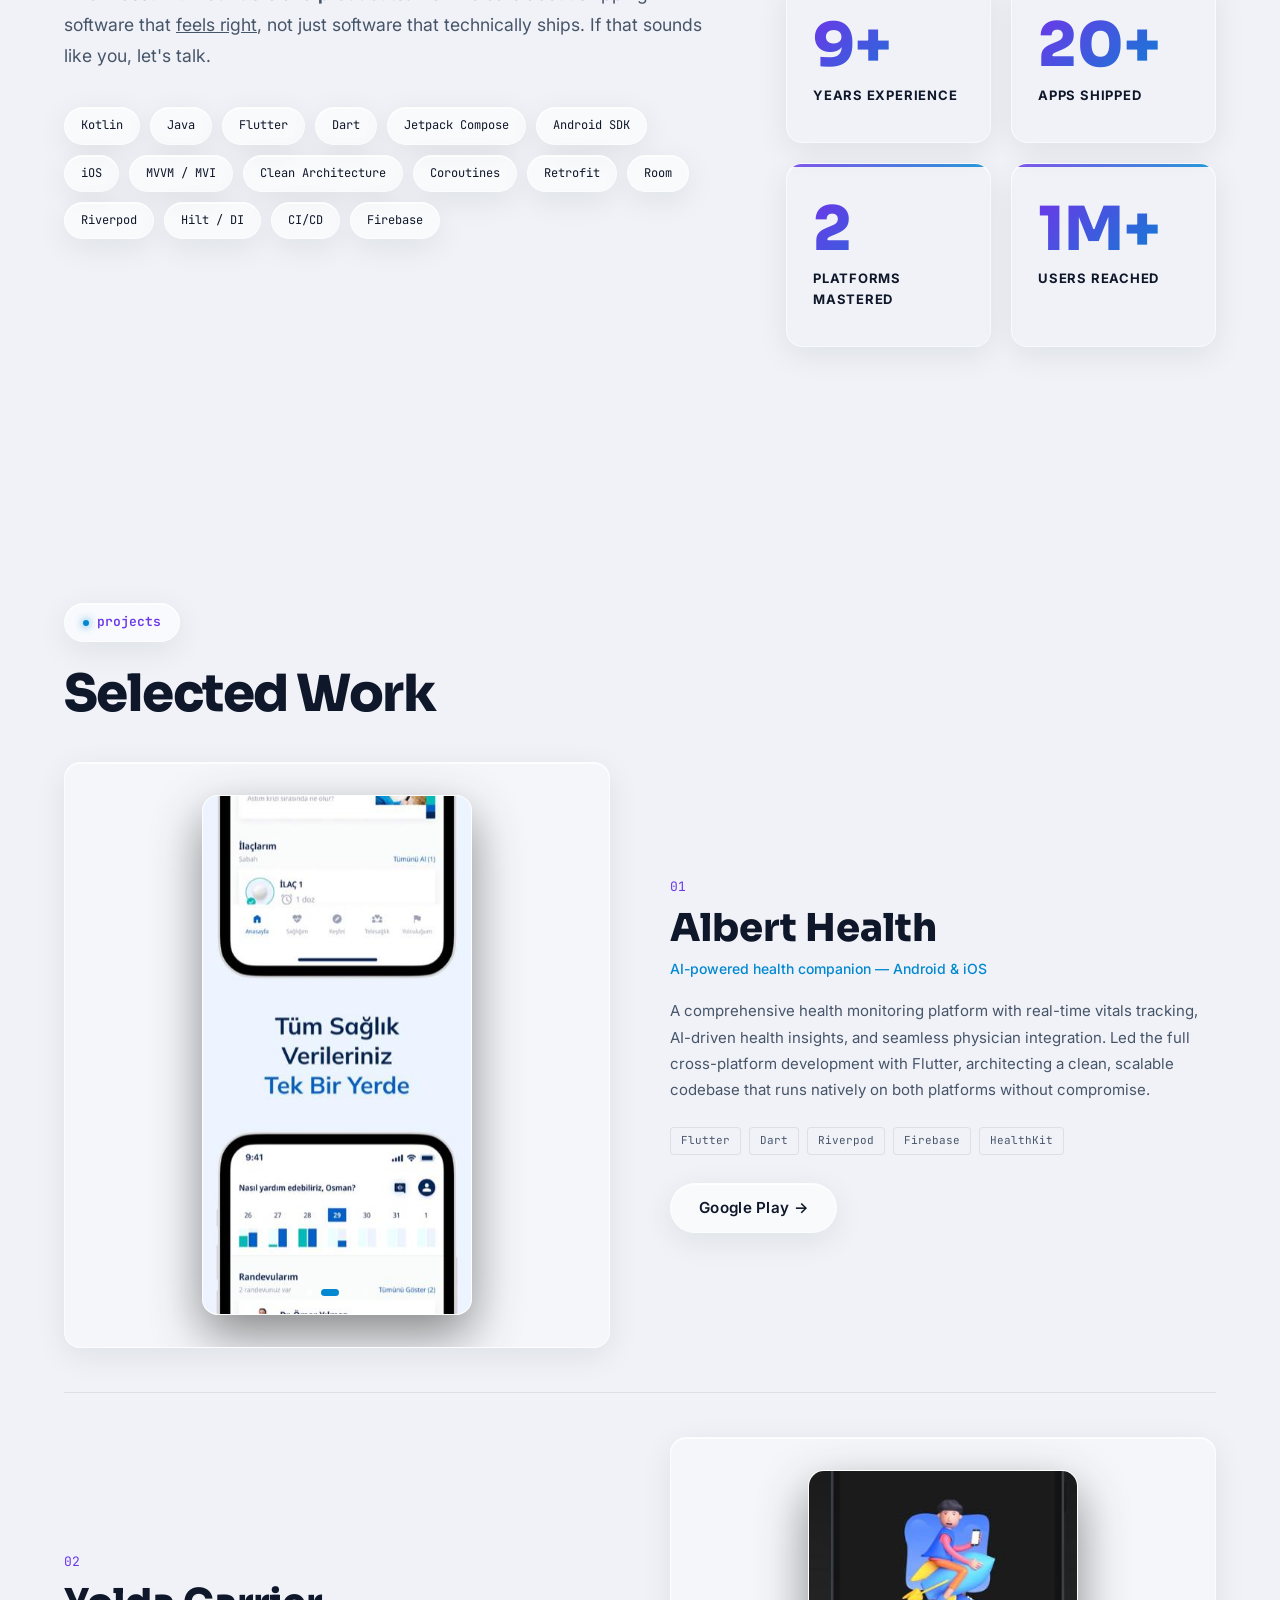
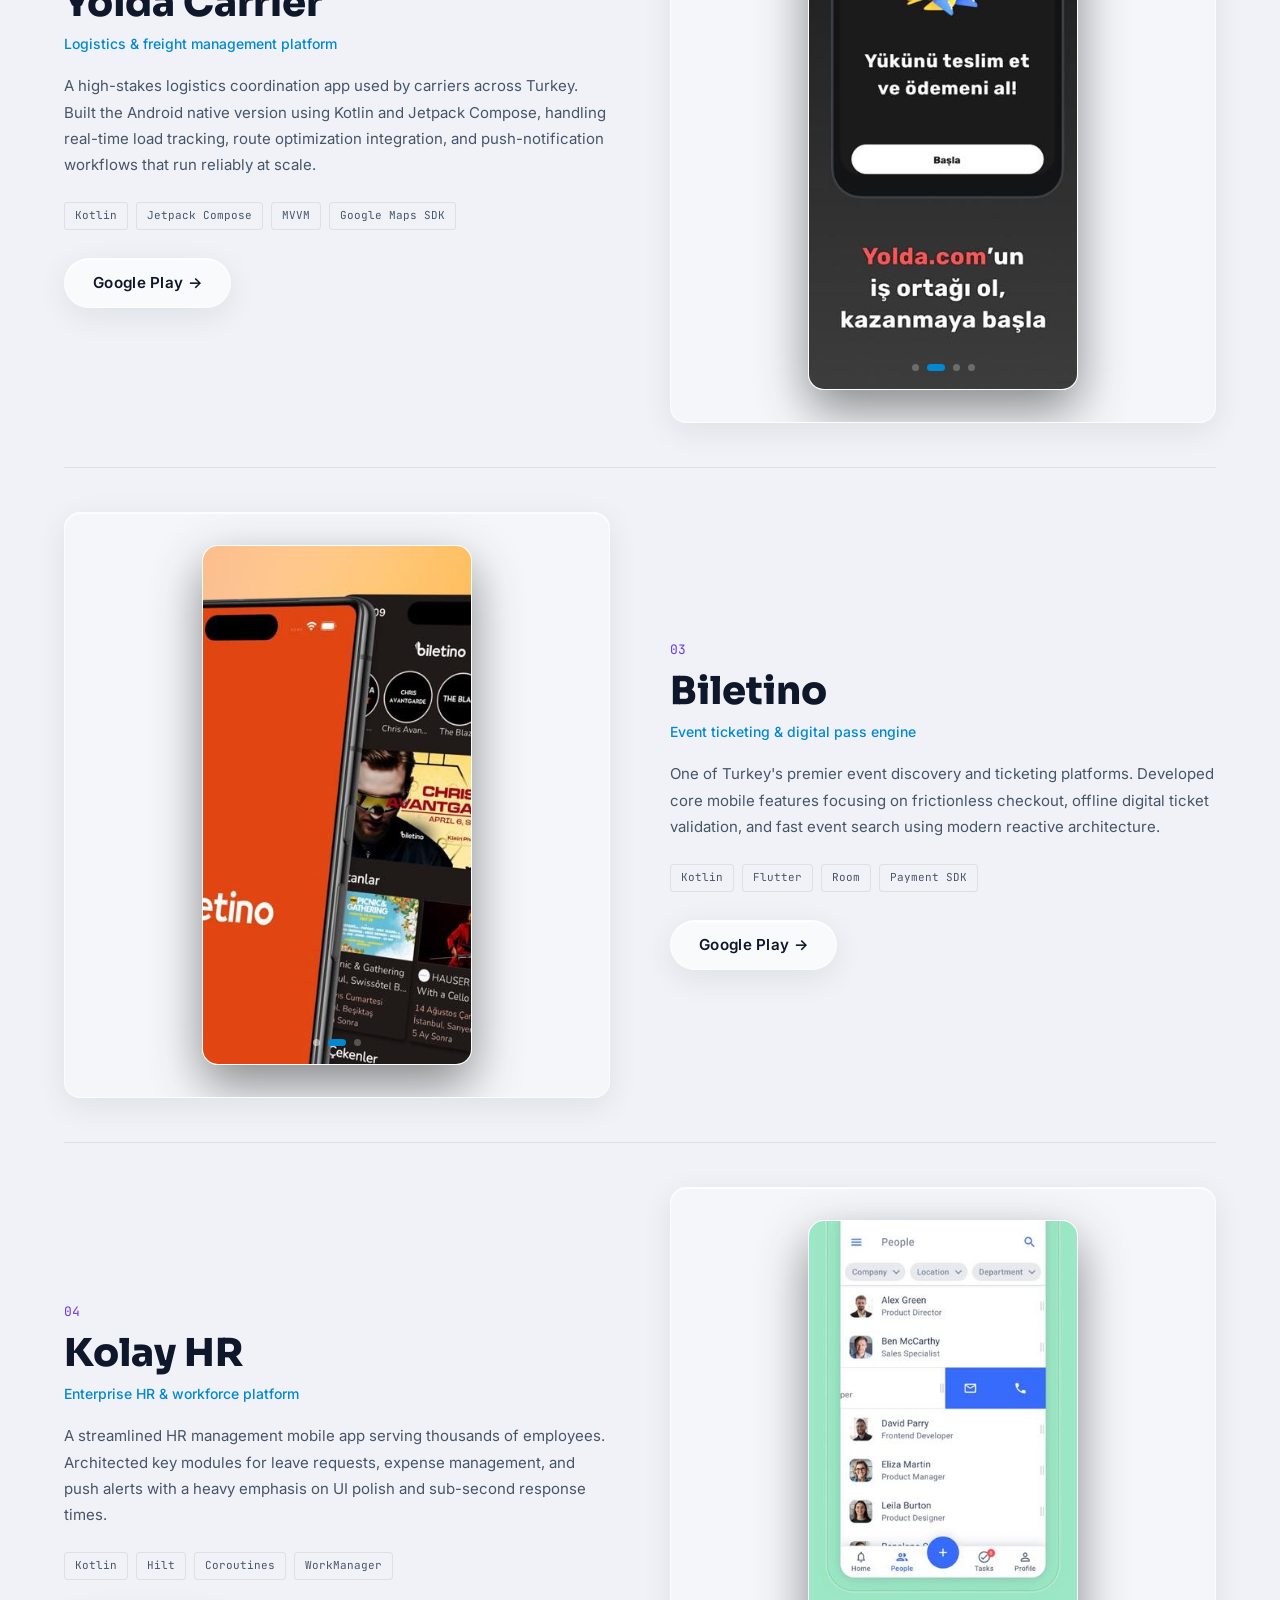
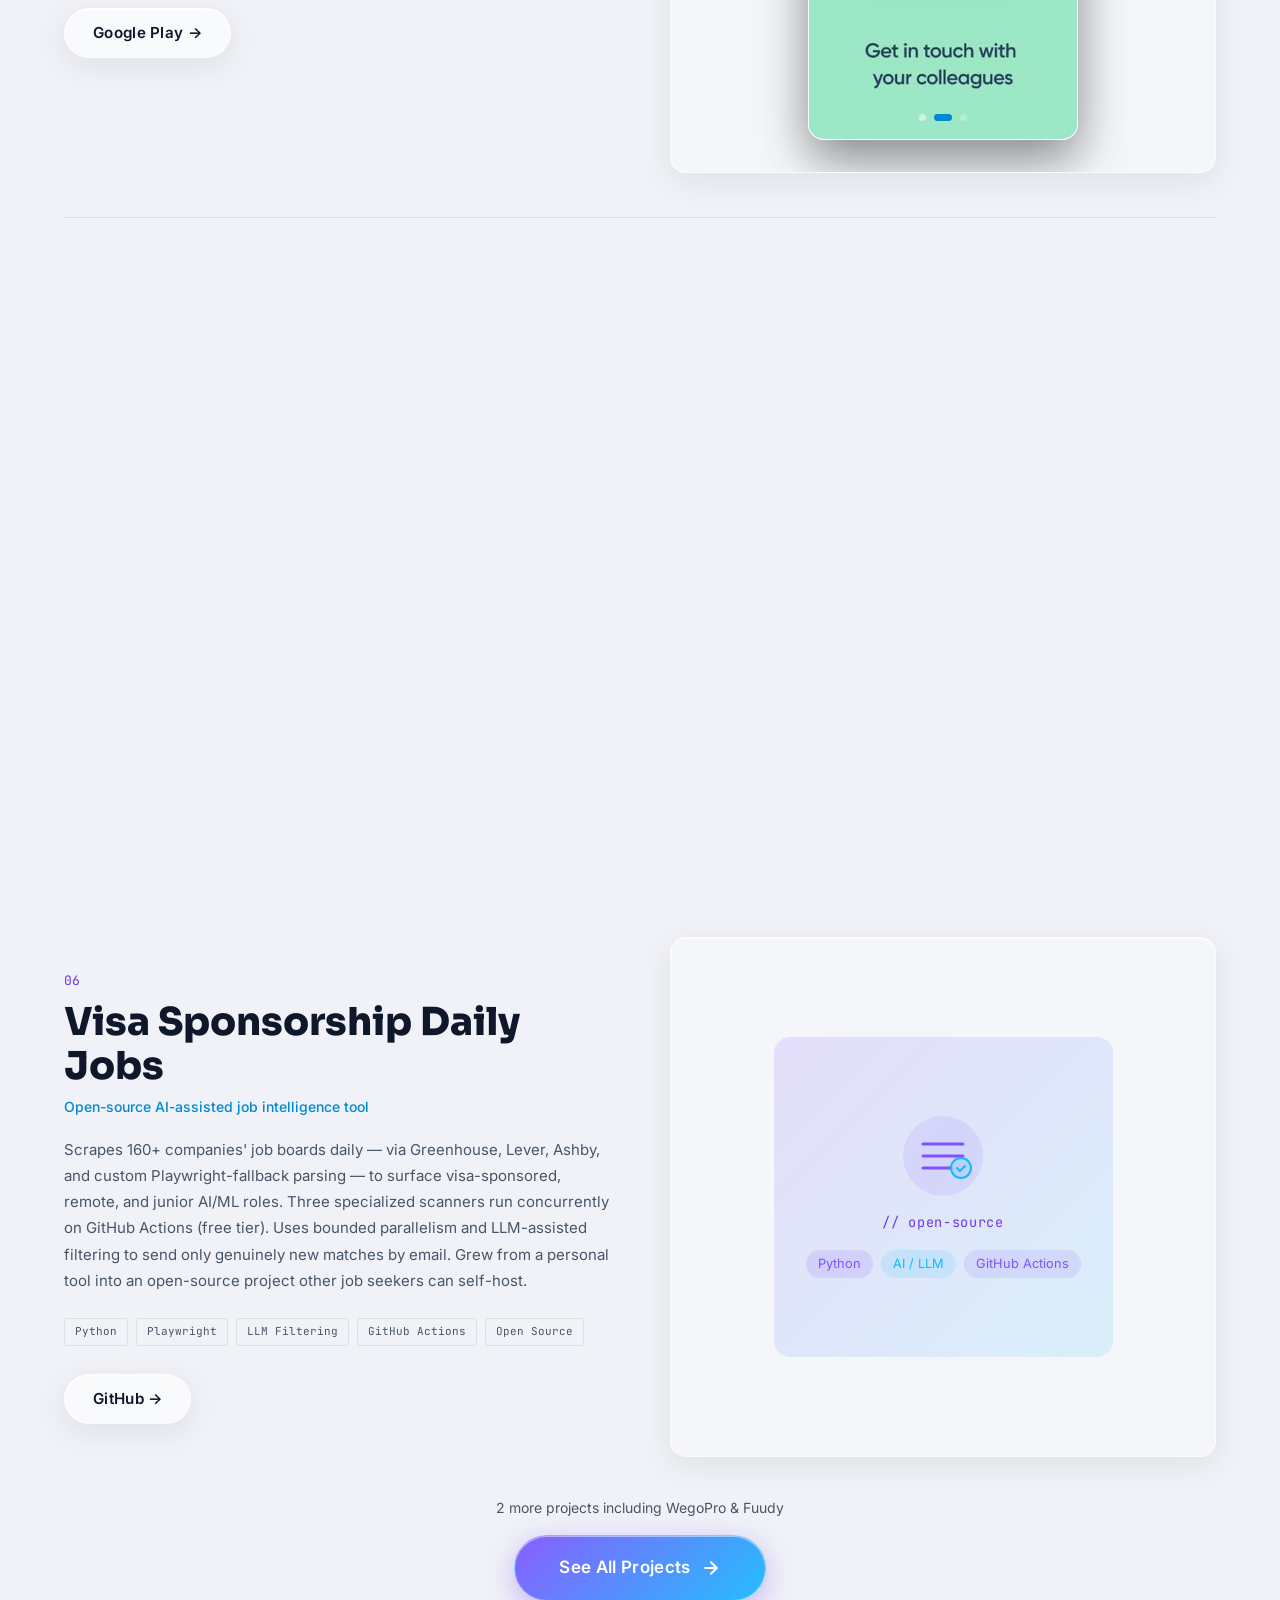
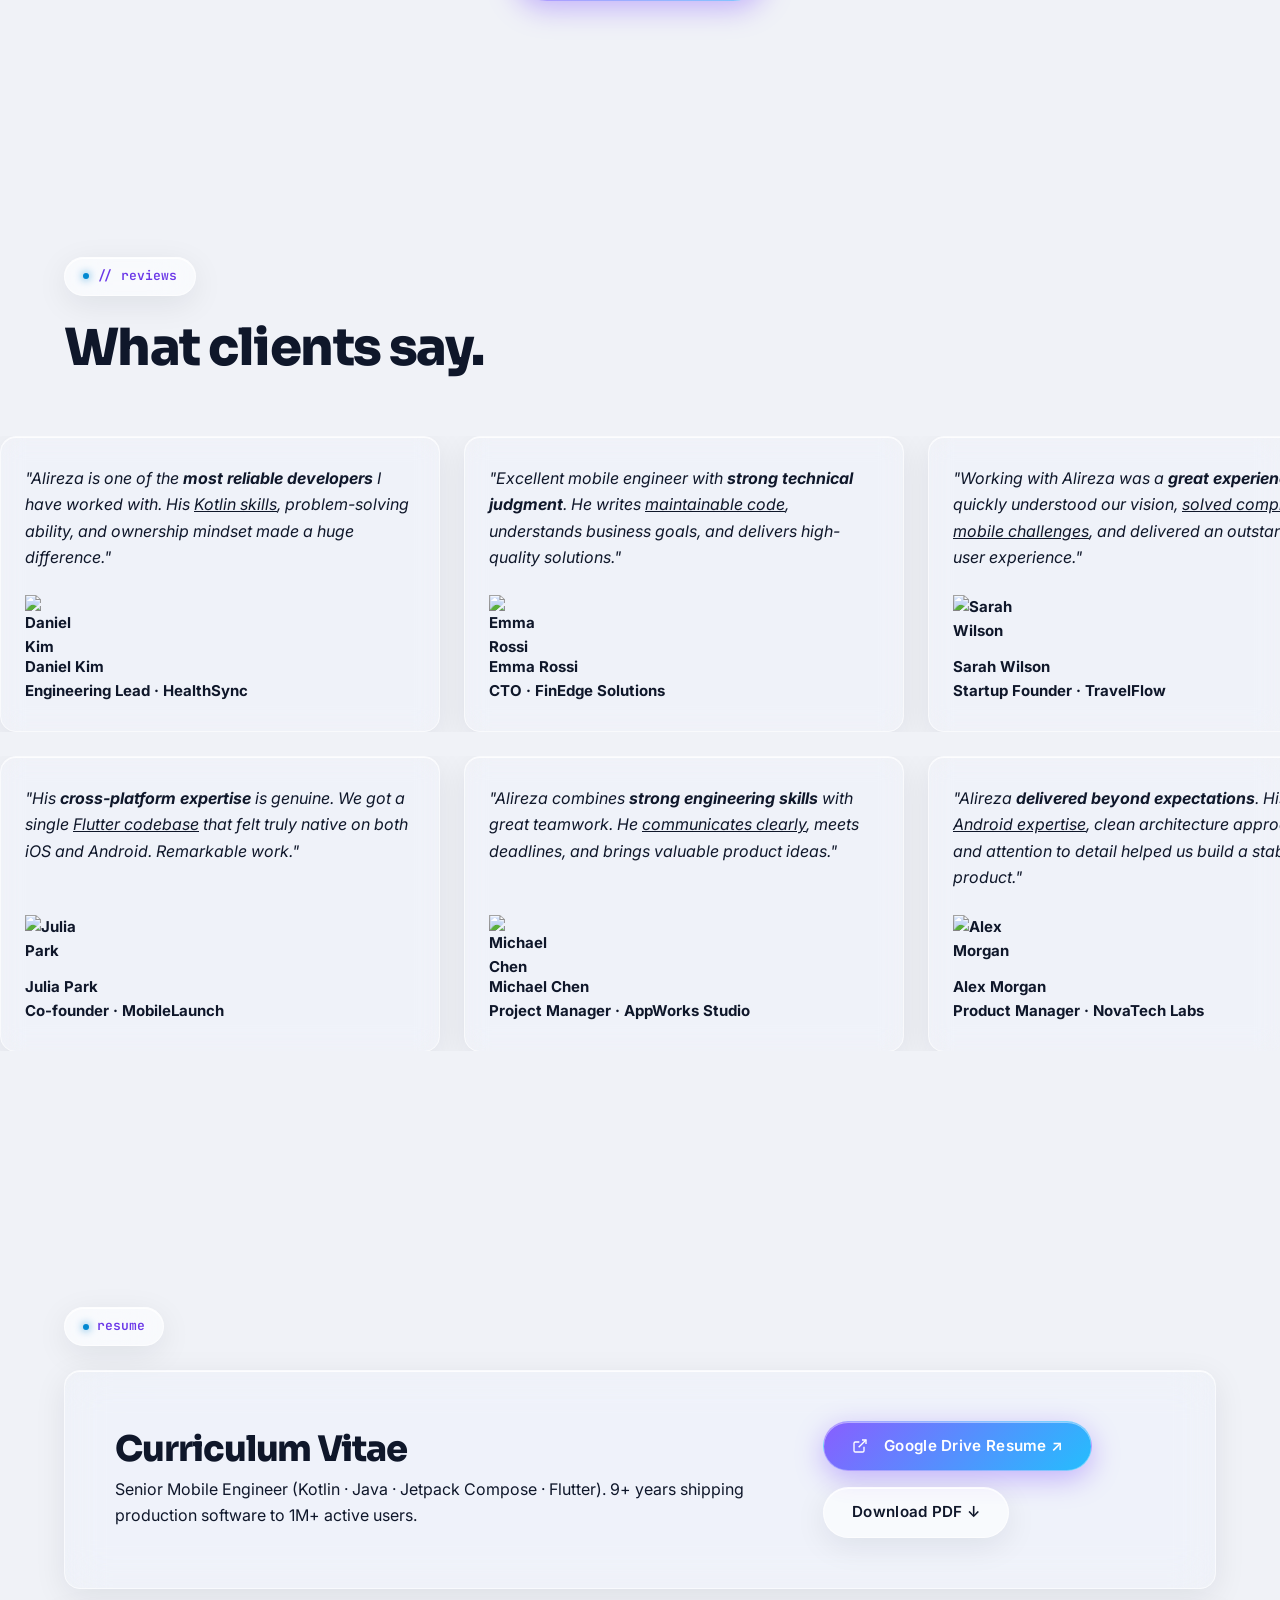
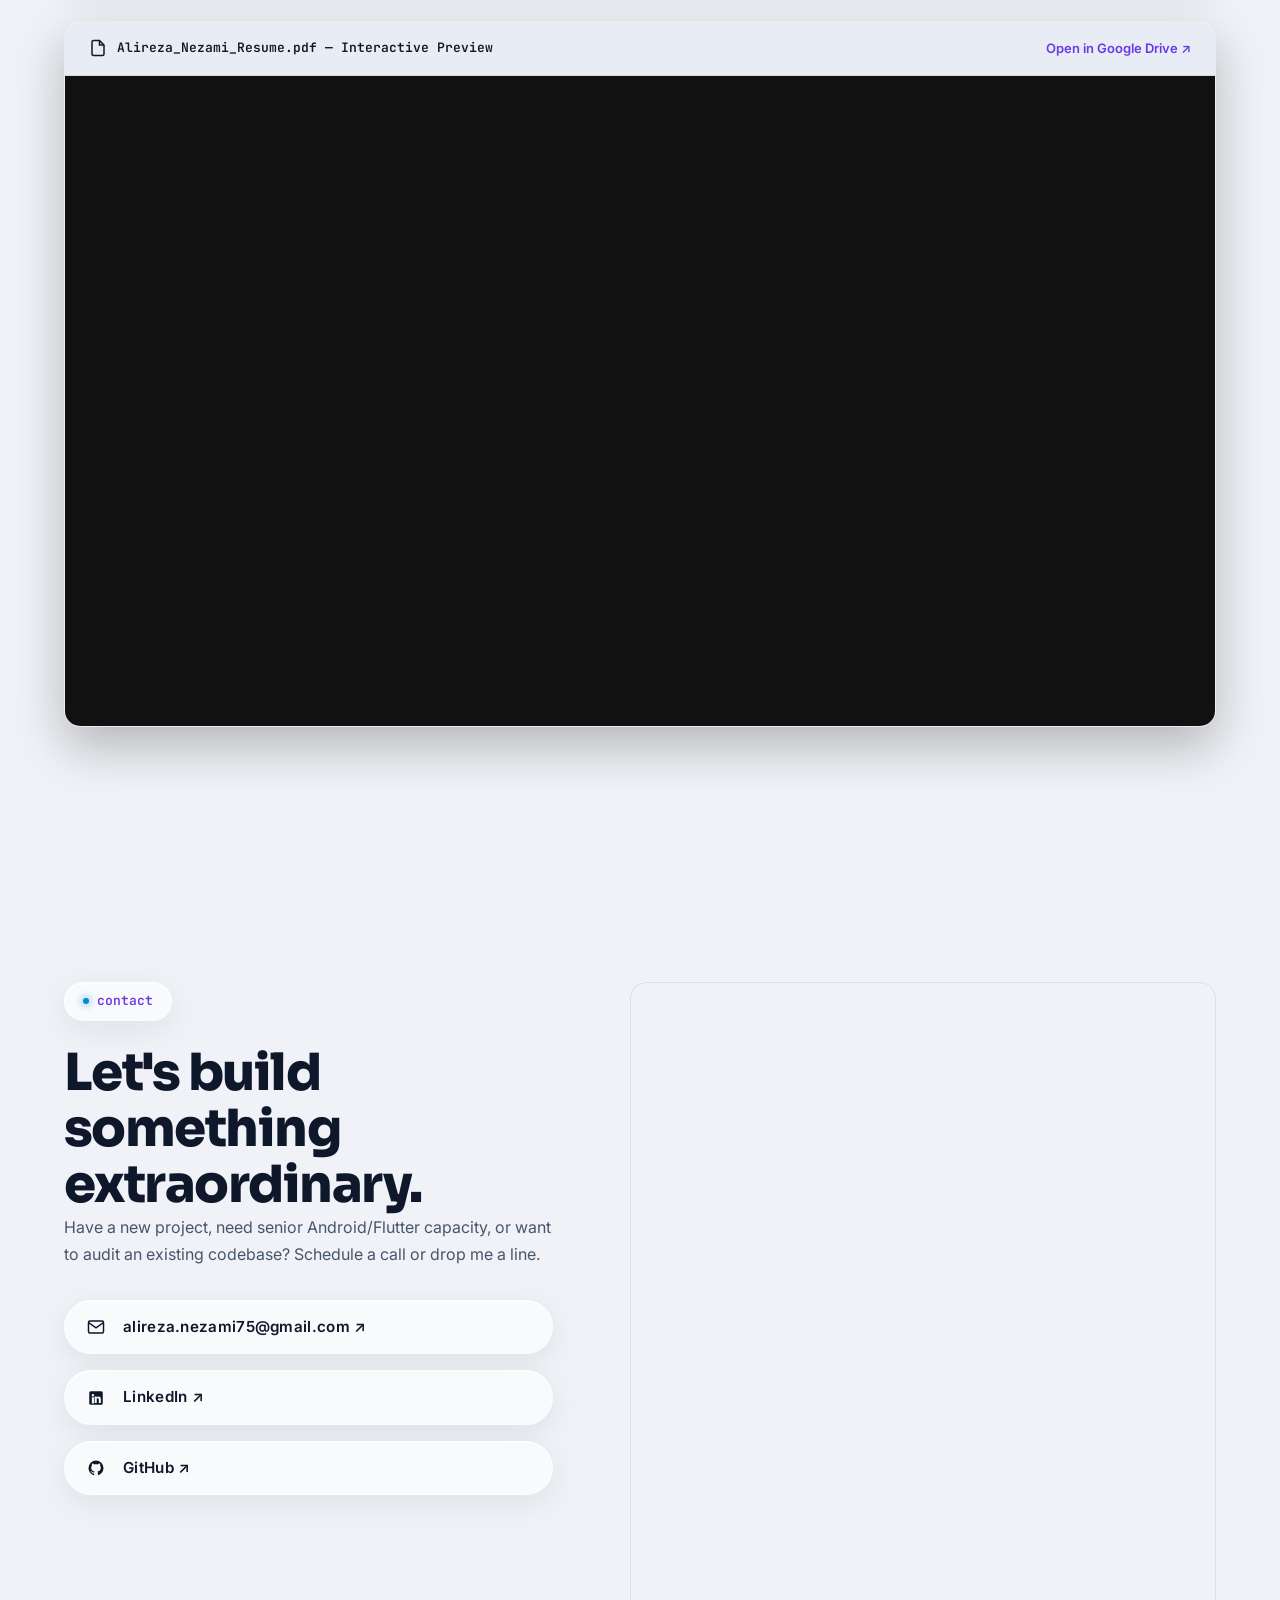
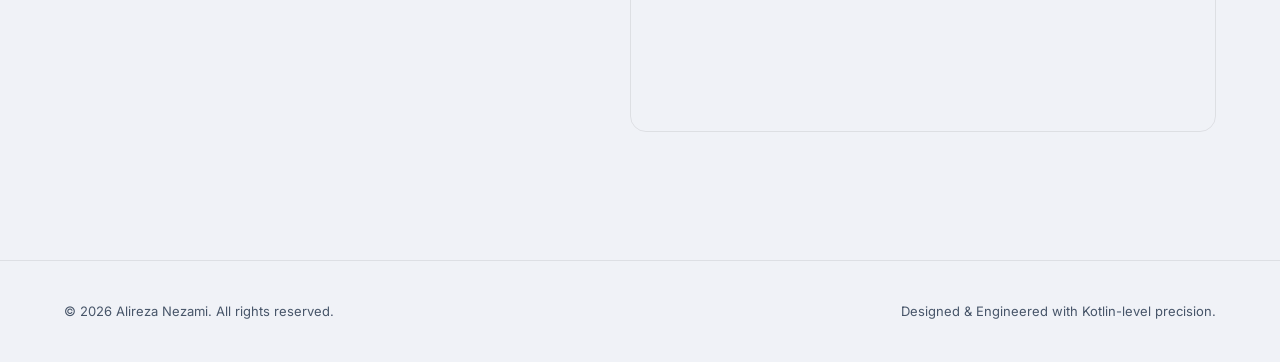
==== commit 034924b0: "feat: complete SEO, asset optimization, meta tags, and Visa Job Scraper showcase" ====
--- a/index.html
+++ b/index.html
@@ -11,6 +11,15 @@
 
   <!-- Favicon -->
   <link rel="icon" type="image/svg+xml" href="assets/images/favicon.svg" />
+  <link rel="icon" type="image/png" sizes="32x32" href="assets/images/favicon-32.png" />
+  <link rel="apple-touch-icon" href="assets/images/apple-touch-icon.png" />
+
+  <!-- Canonical -->
+  <link rel="canonical" href="https://alirezanezami96.github.io/AlirezaNezami/" />
+
+  <!-- hreflang (single URL, JS-driven language switching) -->
+  <link rel="alternate" hreflang="en" href="https://alirezanezami96.github.io/AlirezaNezami/" />
+  <link rel="alternate" hreflang="x-default" href="https://alirezanezami96.github.io/AlirezaNezami/" />
 
   <!-- Resource hints: preconnect to all CDNs used -->
   <link rel="preconnect" href="https://fonts.googleapis.com" />
@@ -21,16 +30,16 @@
 
   <!-- OpenGraph -->
   <meta property="og:type" content="website" />
-  <meta property="og:url" content="https://alirezanezami96.github.io/" />
+  <meta property="og:url" content="https://alirezanezami96.github.io/AlirezaNezami/" />
   <meta property="og:title" content="Alireza Nezami — Senior Mobile Developer · Android &amp; Flutter" />
   <meta property="og:description" content="9+ years native Android. Now shipping cross-platform." />
-  <meta property="og:image" content="https://alirezanezami96.github.io/assets/images/og-image.svg" />
+  <meta property="og:image" content="https://alirezanezami96.github.io/AlirezaNezami/assets/images/og-image.png" />
 
   <!-- Twitter Card -->
   <meta name="twitter:card" content="summary_large_image" />
   <meta name="twitter:title" content="Alireza Nezami — Senior Mobile Developer · Android &amp; Flutter" />
   <meta name="twitter:description" content="9+ years native Android. Now shipping cross-platform." />
-  <meta name="twitter:image" content="https://alirezanezami96.github.io/assets/images/og-image.svg" />
+  <meta name="twitter:image" content="https://alirezanezami96.github.io/AlirezaNezami/assets/images/og-image.png" />
 
   <!-- Structured Data -->
   <script type="application/ld+json">
@@ -39,9 +48,9 @@
     "@type": "Person",
     "name": "Alireza Nezami",
     "jobTitle": "Senior Mobile Developer",
-    "url": "https://alirezanezami96.github.io/",
+    "url": "https://alirezanezami96.github.io/AlirezaNezami/",
     "sameAs": ["https://github.com/AlirezaNezami96","https://www.linkedin.com/in/alireza-nezami/"],
-    "knowsAbout": ["Android Development","Kotlin","Java","Flutter","Dart","Jetpack Compose"]
+    "knowsAbout": ["Android Development","Kotlin","Java","Flutter","Dart","Jetpack Compose","AI Agent Development","Job Automation"]
   }
   </script>
 
@@ -268,7 +277,7 @@
 
     <div class="about-grid">
       <div class="profile-card reveal-block">
-        <img src="assets/images/profile.jpg" alt="Alireza Nezami — Senior Mobile Developer" class="profile-img" />
+        <img src="assets/images/profile.jpg" alt="Alireza Nezami — Senior Mobile Developer" class="profile-img" width="400" height="400" />
       </div>
       <div class="about-text reveal-block">
         <h2 class="section-heading" style="margin-bottom:24px" data-i18n="about.title">
@@ -305,19 +314,19 @@
 
       <div class="about-stats reveal-block">
         <div class="stat-card">
-          <div class="stat-number-wrap"><span class="stat-number" data-target="9">0</span><span>+</span></div>
+          <div class="stat-number-wrap"><span class="stat-number" data-target="9">9</span><span>+</span></div>
           <div class="stat-label" data-i18n="about.stats.years">YEARS EXPERIENCE</div>
         </div>
         <div class="stat-card">
-          <div class="stat-number-wrap"><span class="stat-number" data-target="20">0</span><span>+</span></div>
+          <div class="stat-number-wrap"><span class="stat-number" data-target="20">20</span><span>+</span></div>
           <div class="stat-label" data-i18n="about.stats.apps">APPS SHIPPED</div>
         </div>
         <div class="stat-card">
-          <div class="stat-number-wrap"><span class="stat-number" data-target="2">0</span></div>
+          <div class="stat-number-wrap"><span class="stat-number" data-target="2">2</span></div>
           <div class="stat-label" data-i18n="about.stats.platforms">PLATFORMS MASTERED</div>
         </div>
         <div class="stat-card">
-          <div class="stat-number-wrap"><span class="stat-number" data-target="1">0</span><span>M+</span></div>
+          <div class="stat-number-wrap"><span class="stat-number" data-target="1">1</span><span>M+</span></div>
           <div class="stat-label" data-i18n="about.stats.users">USERS REACHED</div>
         </div>
       </div>
@@ -337,13 +346,13 @@
         <div class="swiper swiper-albert slider-916">
           <div class="swiper-wrapper">
             <div class="swiper-slide"><img src="assets/images/screenshots/albert-health/1.jpg"
-                alt="Albert Health — Dashboard Vitals" loading="eager" fetchpriority="low" /></div>
+                alt="Albert Health — Dashboard Vitals" loading="eager" fetchpriority="low" width="390" height="844" /></div>
             <div class="swiper-slide"><img src="assets/images/screenshots/albert-health/2.jpg"
-                alt="Albert Health — AI Health Insights" loading="lazy" /></div>
+                alt="Albert Health — AI Health Insights" loading="lazy" width="390" height="844" /></div>
             <div class="swiper-slide"><img src="assets/images/screenshots/albert-health/3.jpg"
-                alt="Albert Health — Medication Tracker" loading="lazy" /></div>
+                alt="Albert Health — Medication Tracker" loading="lazy" width="390" height="844" /></div>
             <div class="swiper-slide"><img src="assets/images/screenshots/albert-health/4.jpg"
-                alt="Albert Health — Doctor Consultation" loading="lazy" /></div>
+                alt="Albert Health — Doctor Consultation" loading="lazy" width="390" height="844" /></div>
           </div>
           <div class="swiper-pagination"></div>
         </div>
@@ -375,13 +384,13 @@
         <div class="swiper swiper-yolda slider-916">
           <div class="swiper-wrapper">
             <div class="swiper-slide"><img src="assets/images/screenshots/yolda-carrier/1.jpg"
-                alt="Yolda Carrier — Live Freight Map" loading="lazy" /></div>
+                alt="Yolda Carrier — Live Freight Map" loading="lazy" width="390" height="844" /></div>
             <div class="swiper-slide"><img src="assets/images/screenshots/yolda-carrier/2.jpg"
-                alt="Yolda Carrier — Load Offer Details" loading="lazy" /></div>
+                alt="Yolda Carrier — Load Offer Details" loading="lazy" width="390" height="844" /></div>
             <div class="swiper-slide"><img src="assets/images/screenshots/yolda-carrier/3.jpg"
-                alt="Yolda Carrier — Route Optimization" loading="lazy" /></div>
+                alt="Yolda Carrier — Route Optimization" loading="lazy" width="390" height="844" /></div>
             <div class="swiper-slide"><img src="assets/images/screenshots/yolda-carrier/4.jpg"
-                alt="Yolda Carrier — Driver Earnings" loading="lazy" /></div>
+                alt="Yolda Carrier — Driver Earnings" loading="lazy" width="390" height="844" /></div>
           </div>
           <div class="swiper-pagination"></div>
         </div>
@@ -411,11 +420,11 @@
         <div class="swiper swiper-biletino slider-916">
           <div class="swiper-wrapper">
             <div class="swiper-slide"><img src="assets/images/screenshots/biletino/1.jpg"
-                alt="Biletino — Event Discovery" loading="lazy" /></div>
+                alt="Biletino — Event Discovery" loading="lazy" width="390" height="844" /></div>
             <div class="swiper-slide"><img src="assets/images/screenshots/biletino/2.jpg"
-                alt="Biletino — Ticket Selection" loading="lazy" /></div>
+                alt="Biletino — Ticket Selection" loading="lazy" width="390" height="844" /></div>
             <div class="swiper-slide"><img src="assets/images/screenshots/biletino/3.jpg"
-                alt="Biletino — Digital Pass QR" loading="lazy" /></div>
+                alt="Biletino — Digital Pass QR" loading="lazy" width="390" height="844" /></div>
           </div>
           <div class="swiper-pagination"></div>
         </div>
@@ -445,11 +454,11 @@
         <div class="swiper swiper-kolay slider-916">
           <div class="swiper-wrapper">
             <div class="swiper-slide"><img src="assets/images/screenshots/kolay-hr/1.jpg"
-                alt="Kolay HR — Employee Dashboard" loading="lazy" /></div>
+                alt="Kolay HR — Employee Dashboard" loading="lazy" width="390" height="844" /></div>
             <div class="swiper-slide"><img src="assets/images/screenshots/kolay-hr/2.jpg" alt="Kolay HR — Leave Request"
-                loading="lazy" /></div>
+                loading="lazy" width="390" height="844" /></div>
             <div class="swiper-slide"><img src="assets/images/screenshots/kolay-hr/3.jpg"
-                alt="Kolay HR — Expense Scanner" loading="lazy" /></div>
+                alt="Kolay HR — Expense Scanner" loading="lazy" width="390" height="844" /></div>
           </div>
           <div class="swiper-pagination"></div>
         </div>
@@ -478,11 +487,11 @@
         <div class="swiper swiper-trainerize slider-916">
           <div class="swiper-wrapper">
             <div class="swiper-slide"><img src="assets/images/screenshots/abc-trainerize/1.jpg"
-                alt="ABC Trainerize — Workout Calendar" loading="lazy" /></div>
+                alt="ABC Trainerize — Workout Calendar" loading="lazy" width="390" height="844" /></div>
             <div class="swiper-slide"><img src="assets/images/screenshots/abc-trainerize/2.jpg"
-                alt="ABC Trainerize — Progress Tracker" loading="lazy" /></div>
+                alt="ABC Trainerize — Progress Tracker" loading="lazy" width="390" height="844" /></div>
             <div class="swiper-slide"><img src="assets/images/screenshots/abc-trainerize/3.jpg"
-                alt="ABC Trainerize — Trainer Chat" loading="lazy" /></div>
+                alt="ABC Trainerize — Trainer Chat" loading="lazy" width="390" height="844" /></div>
           </div>
           <div class="swiper-pagination"></div>
         </div>
@@ -507,9 +516,44 @@
       </div>
     </article>
 
+    <!-- Project 6: Visa Sponsorship Daily Jobs (Open Source · AI Agent) -->
+    <article class="project-block project-block--right reveal-project">
+      <div class="project-visual tilt-target">
+        <div class="project-visual-placeholder" style="background:linear-gradient(135deg,rgba(127,82,255,0.15) 0%,rgba(19,185,253,0.12) 100%);border-radius:16px;display:flex;flex-direction:column;align-items:center;justify-content:center;min-height:320px;gap:16px;padding:32px;">
+          <svg viewBox="0 0 80 80" fill="none" xmlns="http://www.w3.org/2000/svg" width="80" height="80" aria-hidden="true">
+            <circle cx="40" cy="40" r="40" fill="#7F52FF" fill-opacity="0.1"/>
+            <path d="M20 28h40M20 40h40M20 52h28" stroke="#7F52FF" stroke-width="3" stroke-linecap="round"/>
+            <circle cx="58" cy="52" r="10" fill="#13B9FD" fill-opacity="0.15" stroke="#13B9FD" stroke-width="2"/>
+            <path d="M54 52l3 3 5-5" stroke="#13B9FD" stroke-width="2" stroke-linecap="round" stroke-linejoin="round"/>
+          </svg>
+          <span style="font-family:'JetBrains Mono',monospace;font-size:0.85rem;color:var(--kotlin);letter-spacing:0.05em;">// open-source</span>
+          <div style="display:flex;gap:8px;flex-wrap:wrap;justify-content:center;">
+            <span style="background:rgba(127,82,255,0.15);color:#7F52FF;padding:4px 12px;border-radius:20px;font-size:0.8rem;">Python</span>
+            <span style="background:rgba(19,185,253,0.12);color:#13B9FD;padding:4px 12px;border-radius:20px;font-size:0.8rem;">AI / LLM</span>
+            <span style="background:rgba(127,82,255,0.12);color:#7F52FF;padding:4px 12px;border-radius:20px;font-size:0.8rem;">GitHub Actions</span>
+          </div>
+        </div>
+      </div>
+      <div class="project-content">
+        <div class="project-number">06</div>
+        <h3 class="project-title">Visa Sponsorship Daily Jobs</h3>
+        <div class="project-subtitle">Open-source AI-assisted job intelligence tool</div>
+        <p class="project-desc">Scrapes 160+ companies' job boards daily — via Greenhouse, Lever, Ashby, and custom Playwright-fallback parsing — to surface visa-sponsored, remote, and junior AI/ML roles. Three specialized scanners run concurrently on GitHub Actions (free tier). Uses bounded parallelism and LLM-assisted filtering to send only genuinely new matches by email. Grew from a personal tool into an open-source project other job seekers can self-host.</p>
+        <div class="project-tags">
+          <span class="project-tag">Python</span><span class="project-tag">Playwright</span>
+          <span class="project-tag">LLM Filtering</span><span class="project-tag">GitHub Actions</span>
+          <span class="project-tag">Open Source</span>
+        </div>
+        <div class="project-links">
+          <a href="https://github.com/AlirezaNezami96/Visa-Sponsorship-Daily-Jobs" target="_blank" rel="noopener"
+            class="btn btn-ghost">GitHub &rarr;</a>
+        </div>
+      </div>
+    </article>
+
     <!-- See All Projects CTA -->
     <div class="projects-cta reveal-block">
-      <p class="projects-cta-sub" data-i18n="projects.ctaSub">2 more projects including WegoPro &amp; Fuudy</p>
+      <p class="projects-cta-sub" data-i18n="projects.ctaSub">3 more projects including WegoPro, Fuudy &amp; more</p>
       <a href="projects.html" class="btn btn-primary btn-large projects-all-btn">
         <span data-i18n="projects.seeAll">See All Projects</span>
         <svg width="20" height="20" viewBox="0 0 24 24" fill="none" stroke="currentColor" stroke-width="2.5"
@@ -544,7 +588,7 @@
               His <u>Kotlin skills</u>, problem-solving ability, and <span class="gradient-text">ownership
                 mindset</span> made a huge difference."</p>
             <div class="review-author">
-              <img src="https://images.unsplash.com/photo-1534528741775-53994a69daeb?w=150&auto=format&fit=crop&q=80"
+              <img src="https://images.unsplash.com/photo-1534528741775-53994a69daeb?w=150" width="60" height="60&auto=format&fit=crop&q=80"
                 alt="Daniel Kim" class="review-avatar" loading="lazy" />
               <div>
                 <div class="author-name">Daniel Kim</div>
@@ -558,7 +602,7 @@
               writes <u>maintainable code</u>, understands business goals, and <span class="gradient-text">delivers
                 high-quality solutions</span>."</p>
             <div class="review-author">
-              <img src="https://images.unsplash.com/photo-1507003211169-0a1dd7228f2d?w=150&auto=format&fit=crop&q=80"
+              <img src="https://images.unsplash.com/photo-1507003211169-0a1dd7228f2d?w=150" width="60" height="60&auto=format&fit=crop&q=80"
                 alt="Emma Rossi" class="review-avatar" loading="lazy" />
               <div>
                 <div class="author-name">Emma Rossi</div>
@@ -573,7 +617,7 @@
                 user experience</span>."</p>
             <div class="review-author">
               <img src="https://images.unsplash.com/photo-1573496359142-b8d87734a5a2?w=150&auto=format&fit=crop&q=80"
-                alt="Sarah Wilson" class="review-avatar" loading="lazy" />
+                alt="Sarah Wilson" class="review-avatar" loading="lazy" width="60" height="60" />
               <div>
                 <div class="author-name">Sarah Wilson</div>
                 <div class="author-role" data-i18n="reviews.r3_role">Startup Founder &middot; TravelFlow</div>
@@ -586,7 +630,7 @@
               His <u>Kotlin skills</u>, problem-solving ability, and <span class="gradient-text">ownership
                 mindset</span> made a huge difference."</p>
             <div class="review-author">
-              <img src="https://images.unsplash.com/photo-1534528741775-53994a69daeb?w=150&auto=format&fit=crop&q=80"
+              <img src="https://images.unsplash.com/photo-1534528741775-53994a69daeb?w=150" width="60" height="60&auto=format&fit=crop&q=80"
                 alt="Daniel Kim" class="review-avatar" loading="lazy" />
               <div>
                 <div class="author-name">Daniel Kim</div>
@@ -600,7 +644,7 @@
               writes <u>maintainable code</u>, understands business goals, and <span class="gradient-text">delivers
                 high-quality solutions</span>."</p>
             <div class="review-author">
-              <img src="https://images.unsplash.com/photo-1507003211169-0a1dd7228f2d?w=150&auto=format&fit=crop&q=80"
+              <img src="https://images.unsplash.com/photo-1507003211169-0a1dd7228f2d?w=150" width="60" height="60&auto=format&fit=crop&q=80"
                 alt="Emma Rossi" class="review-avatar" loading="lazy" />
               <div>
                 <div class="author-name">Emma Rossi</div>
@@ -615,7 +659,7 @@
                 user experience</span>."</p>
             <div class="review-author">
               <img src="https://images.unsplash.com/photo-1573496359142-b8d87734a5a2?w=150&auto=format&fit=crop&q=80"
-                alt="Sarah Wilson" class="review-avatar" loading="lazy" />
+                alt="Sarah Wilson" class="review-avatar" loading="lazy" width="60" height="60" />
               <div>
                 <div class="author-name">Sarah Wilson</div>
                 <div class="author-role" data-i18n="reviews.r3_role">Startup Founder &middot; TravelFlow</div>
@@ -635,7 +679,7 @@
               Remarkable work."</p>
             <div class="review-author">
               <img src="https://images.unsplash.com/photo-1500648767791-00dcc994a43e?w=150&auto=format&fit=crop&q=80"
-                alt="Julia Park" class="review-avatar" loading="lazy" />
+                alt="Julia Park" class="review-avatar" loading="lazy" width="60" height="60" />
               <div>
                 <div class="author-name">Julia Park</div>
                 <div class="author-role" data-i18n="reviews.r4_role">Co-founder &middot; MobileLaunch</div>
@@ -649,7 +693,7 @@
                 ideas</span>."</p>
             <div class="review-author">
               <img src="https://images.unsplash.com/photo-1580489944761-15a19d654956?w=150&auto=format&fit=crop&q=80"
-                alt="Michael Chen" class="review-avatar" loading="lazy" />
+                alt="Michael Chen" class="review-avatar" loading="lazy" width="60" height="60" />
               <div>
                 <div class="author-name">Michael Chen</div>
                 <div class="author-role" data-i18n="reviews.r5_role">Project Manager &middot; AppWorks Studio</div>
@@ -663,7 +707,7 @@
               helped us build a stable product."</p>
             <div class="review-author">
               <img src="https://images.unsplash.com/photo-1519085360753-af0119f7cbe7?w=150&auto=format&fit=crop&q=80"
-                alt="Alex Morgan" class="review-avatar" loading="lazy" />
+                alt="Alex Morgan" class="review-avatar" loading="lazy" width="60" height="60" />
               <div>
                 <div class="author-name">Alex Morgan</div>
                 <div class="author-role" data-i18n="reviews.r6_role">Product Manager &middot; NovaTech Labs</div>
@@ -677,7 +721,7 @@
               Remarkable work."</p>
             <div class="review-author">
               <img src="https://images.unsplash.com/photo-1500648767791-00dcc994a43e?w=150&auto=format&fit=crop&q=80"
-                alt="Julia Park" class="review-avatar" loading="lazy" />
+                alt="Julia Park" class="review-avatar" loading="lazy" width="60" height="60" />
               <div>
                 <div class="author-name">Julia Park</div>
                 <div class="author-role" data-i18n="reviews.r4_role">Co-founder &middot; MobileLaunch</div>
@@ -691,7 +735,7 @@
                 ideas</span>."</p>
             <div class="review-author">
               <img src="https://images.unsplash.com/photo-1580489944761-15a19d654956?w=150&auto=format&fit=crop&q=80"
-                alt="Michael Chen" class="review-avatar" loading="lazy" />
+                alt="Michael Chen" class="review-avatar" loading="lazy" width="60" height="60" />
               <div>
                 <div class="author-name">Michael Chen</div>
                 <div class="author-role" data-i18n="reviews.r5_role">Project Manager &middot; AppWorks Studio</div>
@@ -705,7 +749,7 @@
               helped us build a stable product."</p>
             <div class="review-author">
               <img src="https://images.unsplash.com/photo-1519085360753-af0119f7cbe7?w=150&auto=format&fit=crop&q=80"
-                alt="Alex Morgan" class="review-avatar" loading="lazy" />
+                alt="Alex Morgan" class="review-avatar" loading="lazy" width="60" height="60" />
               <div>
                 <div class="author-name">Alex Morgan</div>
                 <div class="author-role" data-i18n="reviews.r6_role">Product Manager &middot; NovaTech Labs</div>
@@ -727,7 +771,8 @@
     <!-- Resume Glass Hero Card -->
     <div class="resume-card reveal-block">
       <div class="resume-card-info">
-        <h3 data-i18n="resume.title">Curriculum Vitae</h3>
+        <h2 class="section-heading" style="margin-bottom:8px;font-size:clamp(1.6rem,3vw,2.2rem)" data-i18n="resume.title">Curriculum Vitae</h2>
+        <h3 data-i18n="resume.subtitle" style="display:none">Curriculum Vitae</h3>
         <p data-i18n="resume.desc">Senior Mobile Engineer (Kotlin &middot; Java &middot; Jetpack Compose &middot; Flutter). 9+ years shipping
           production software to 1M+ active users.</p>
       </div>
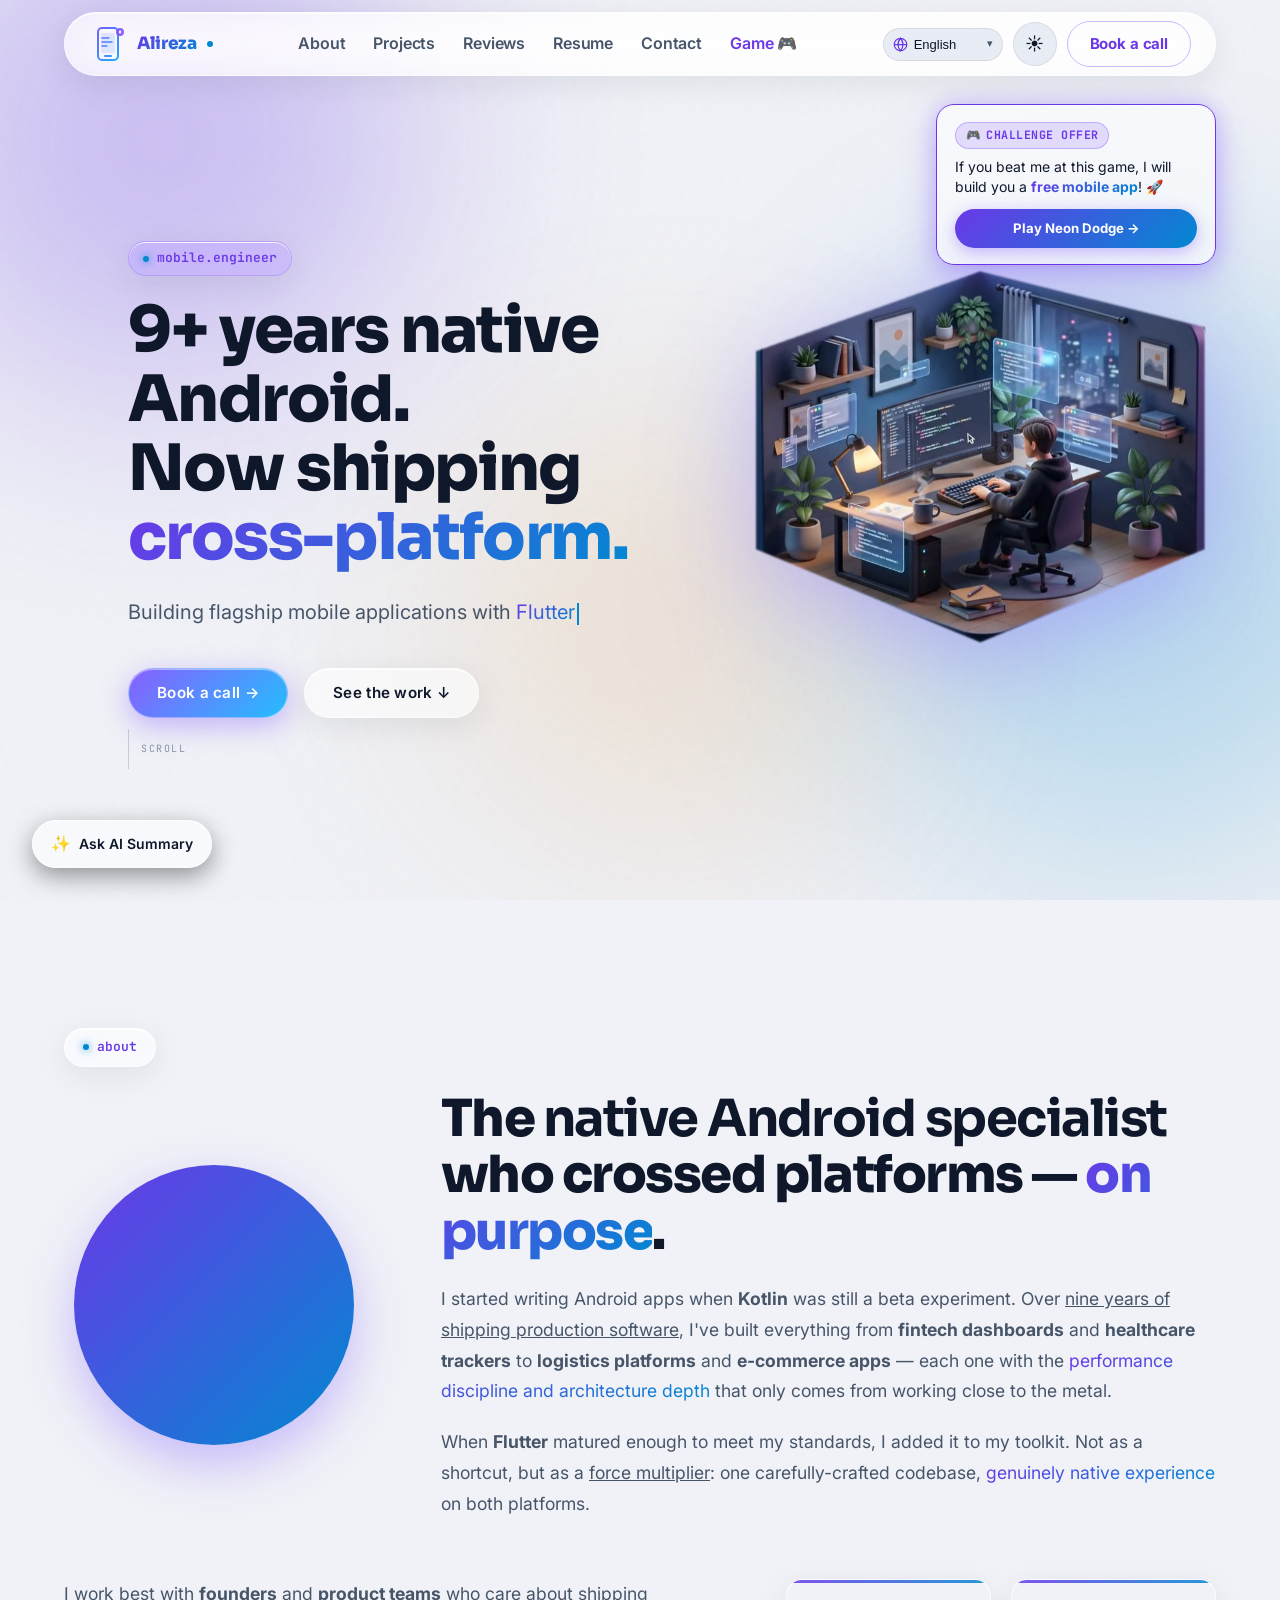
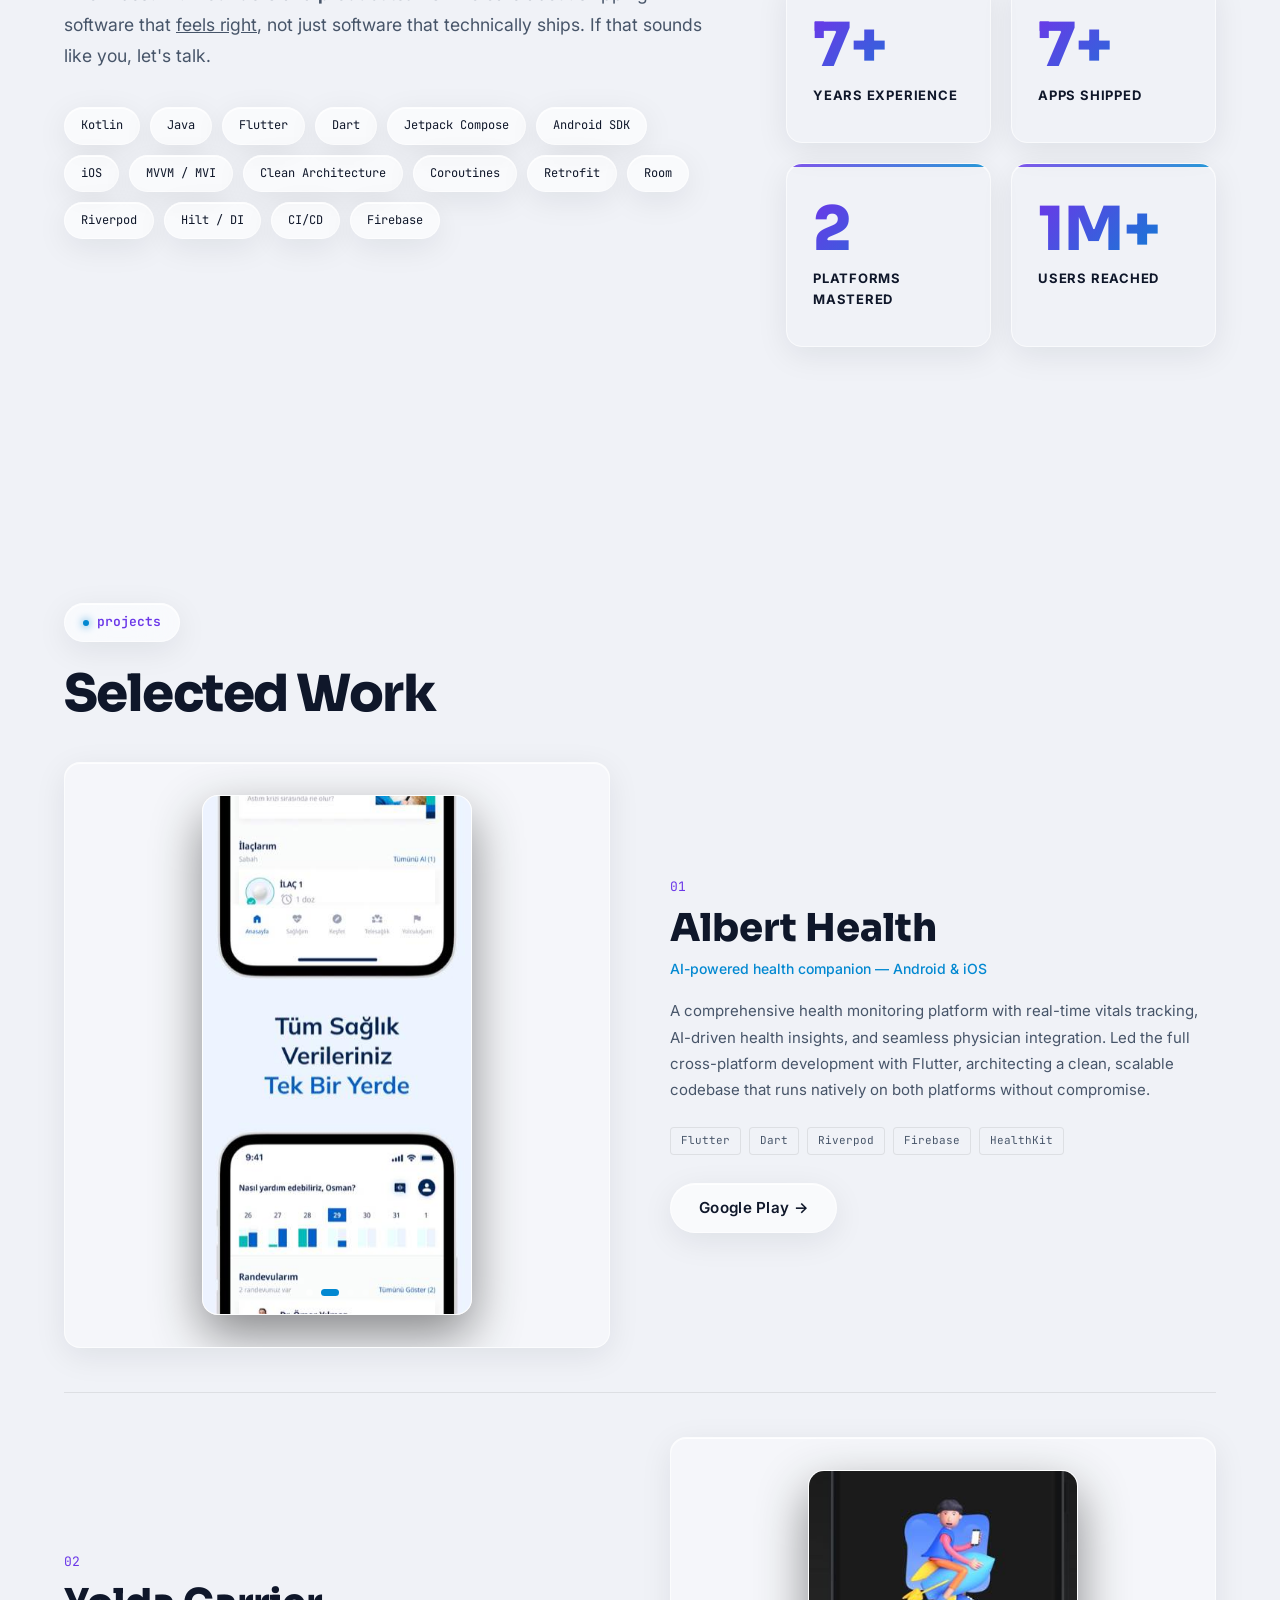
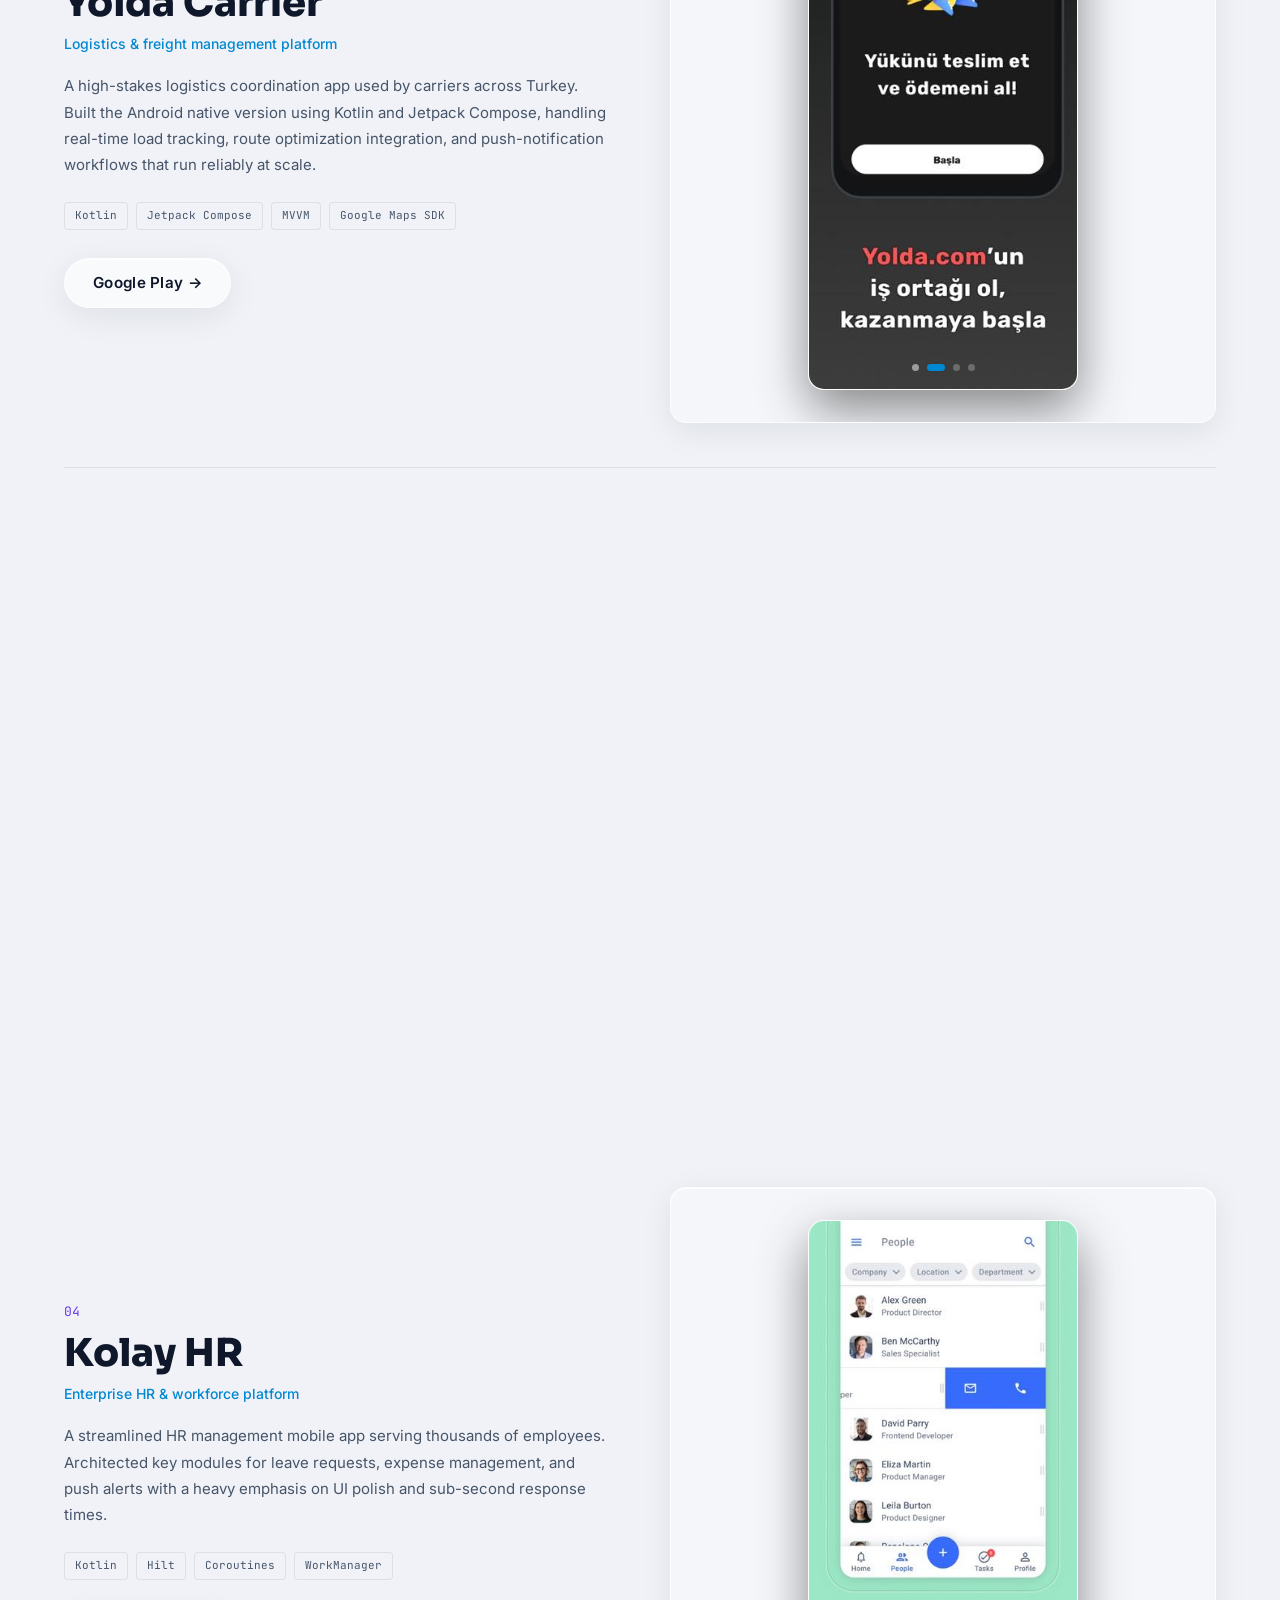
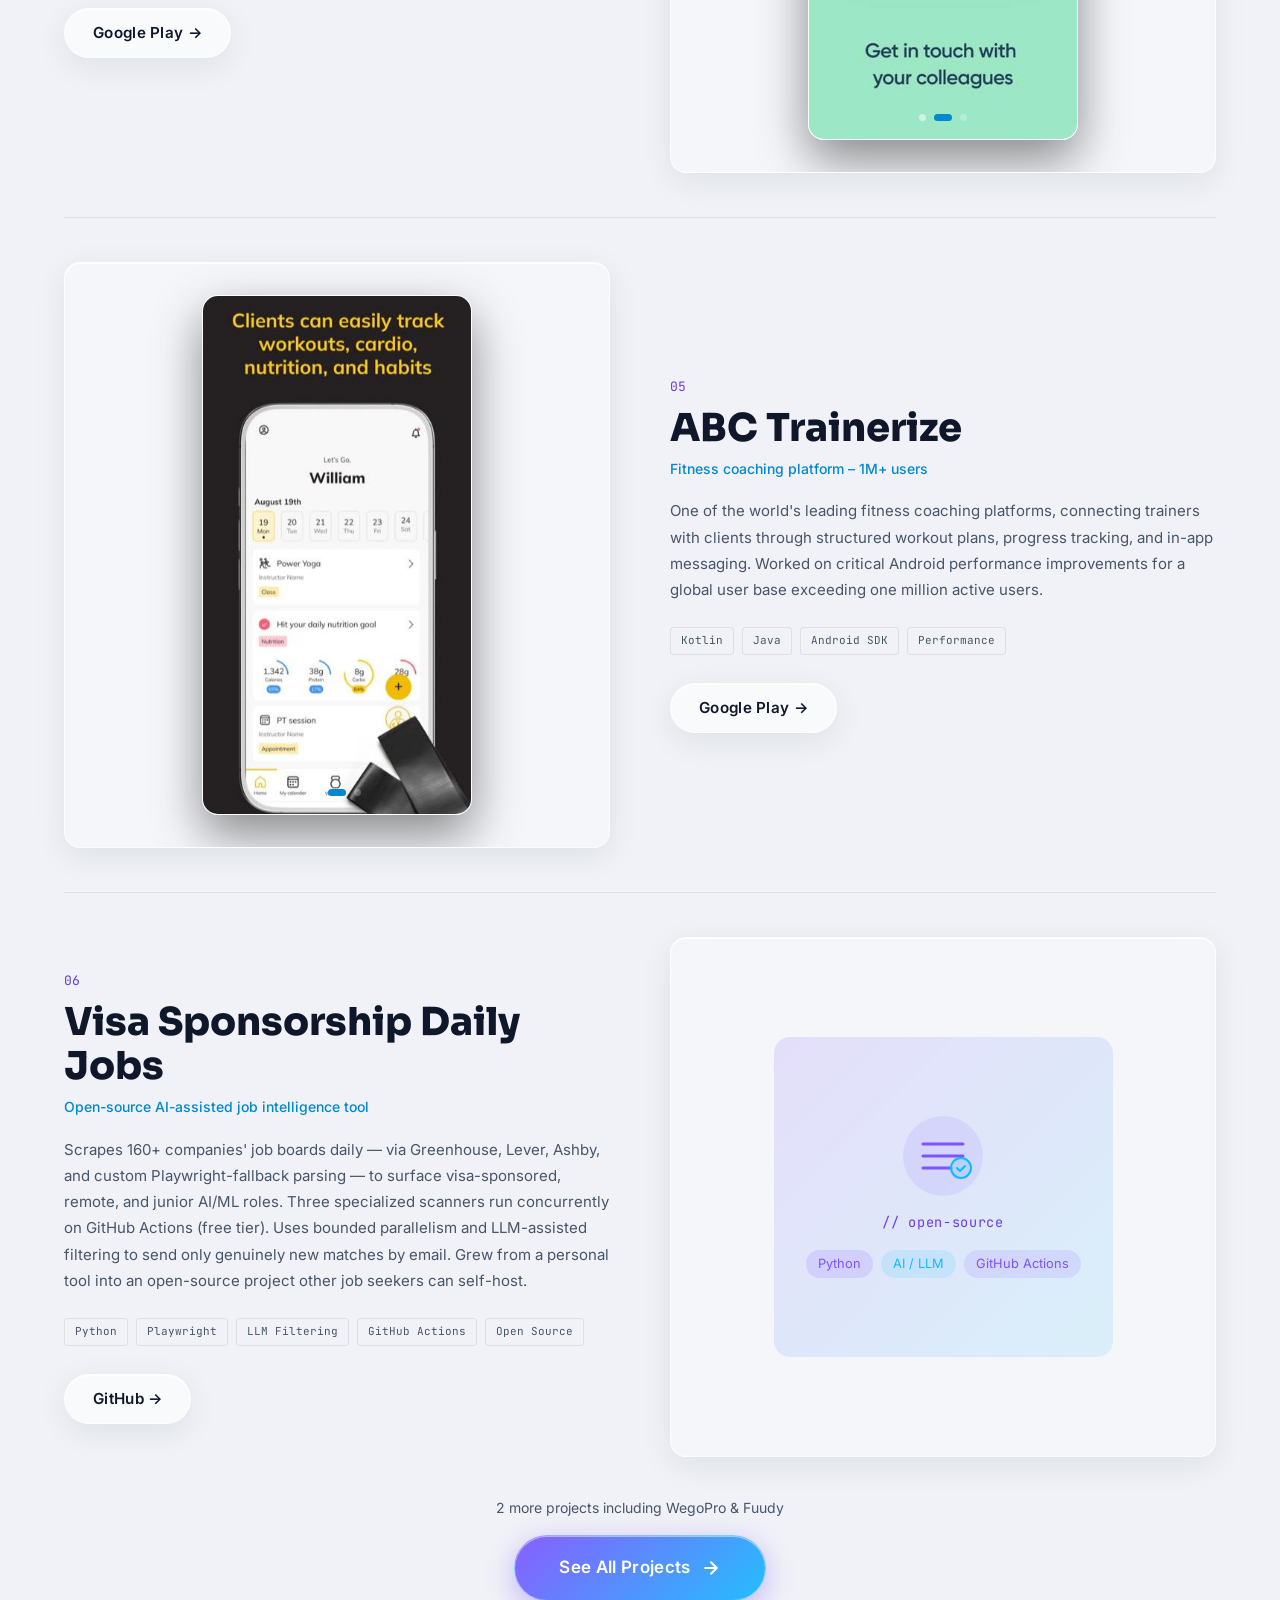
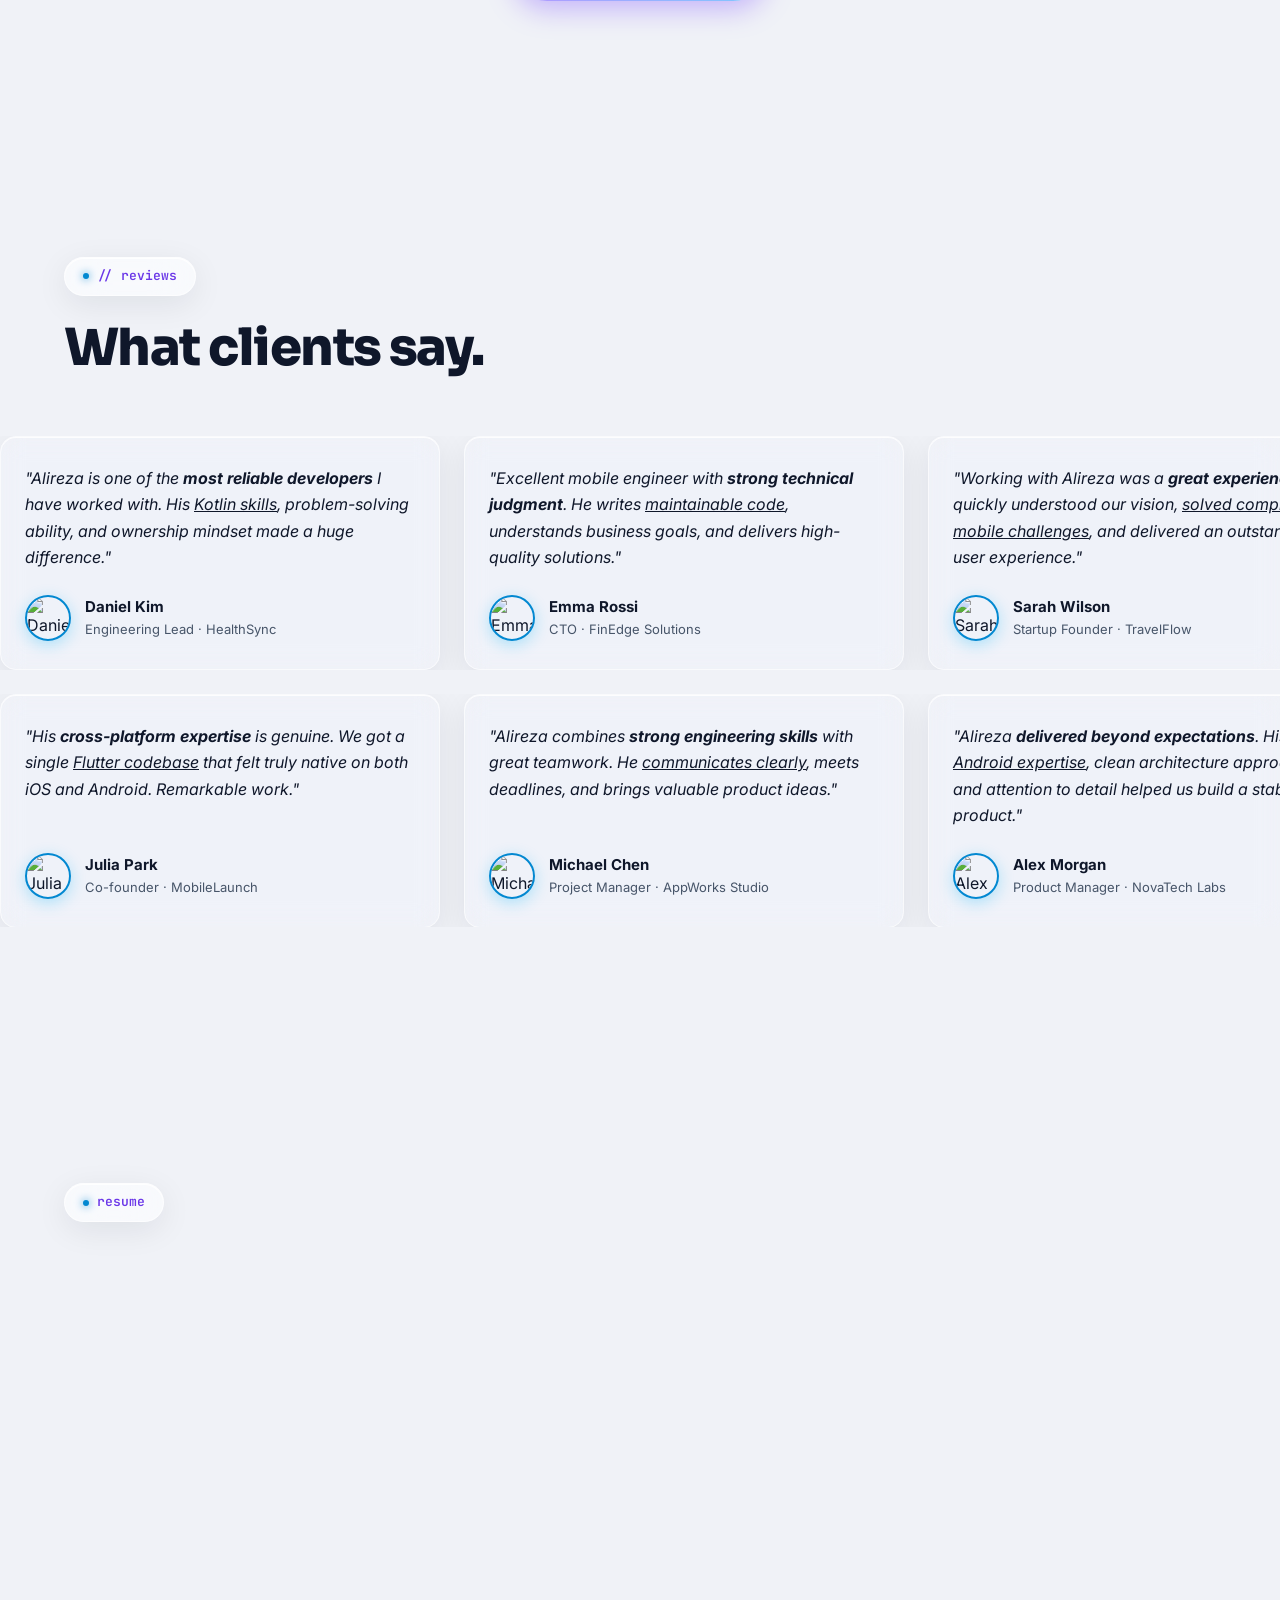
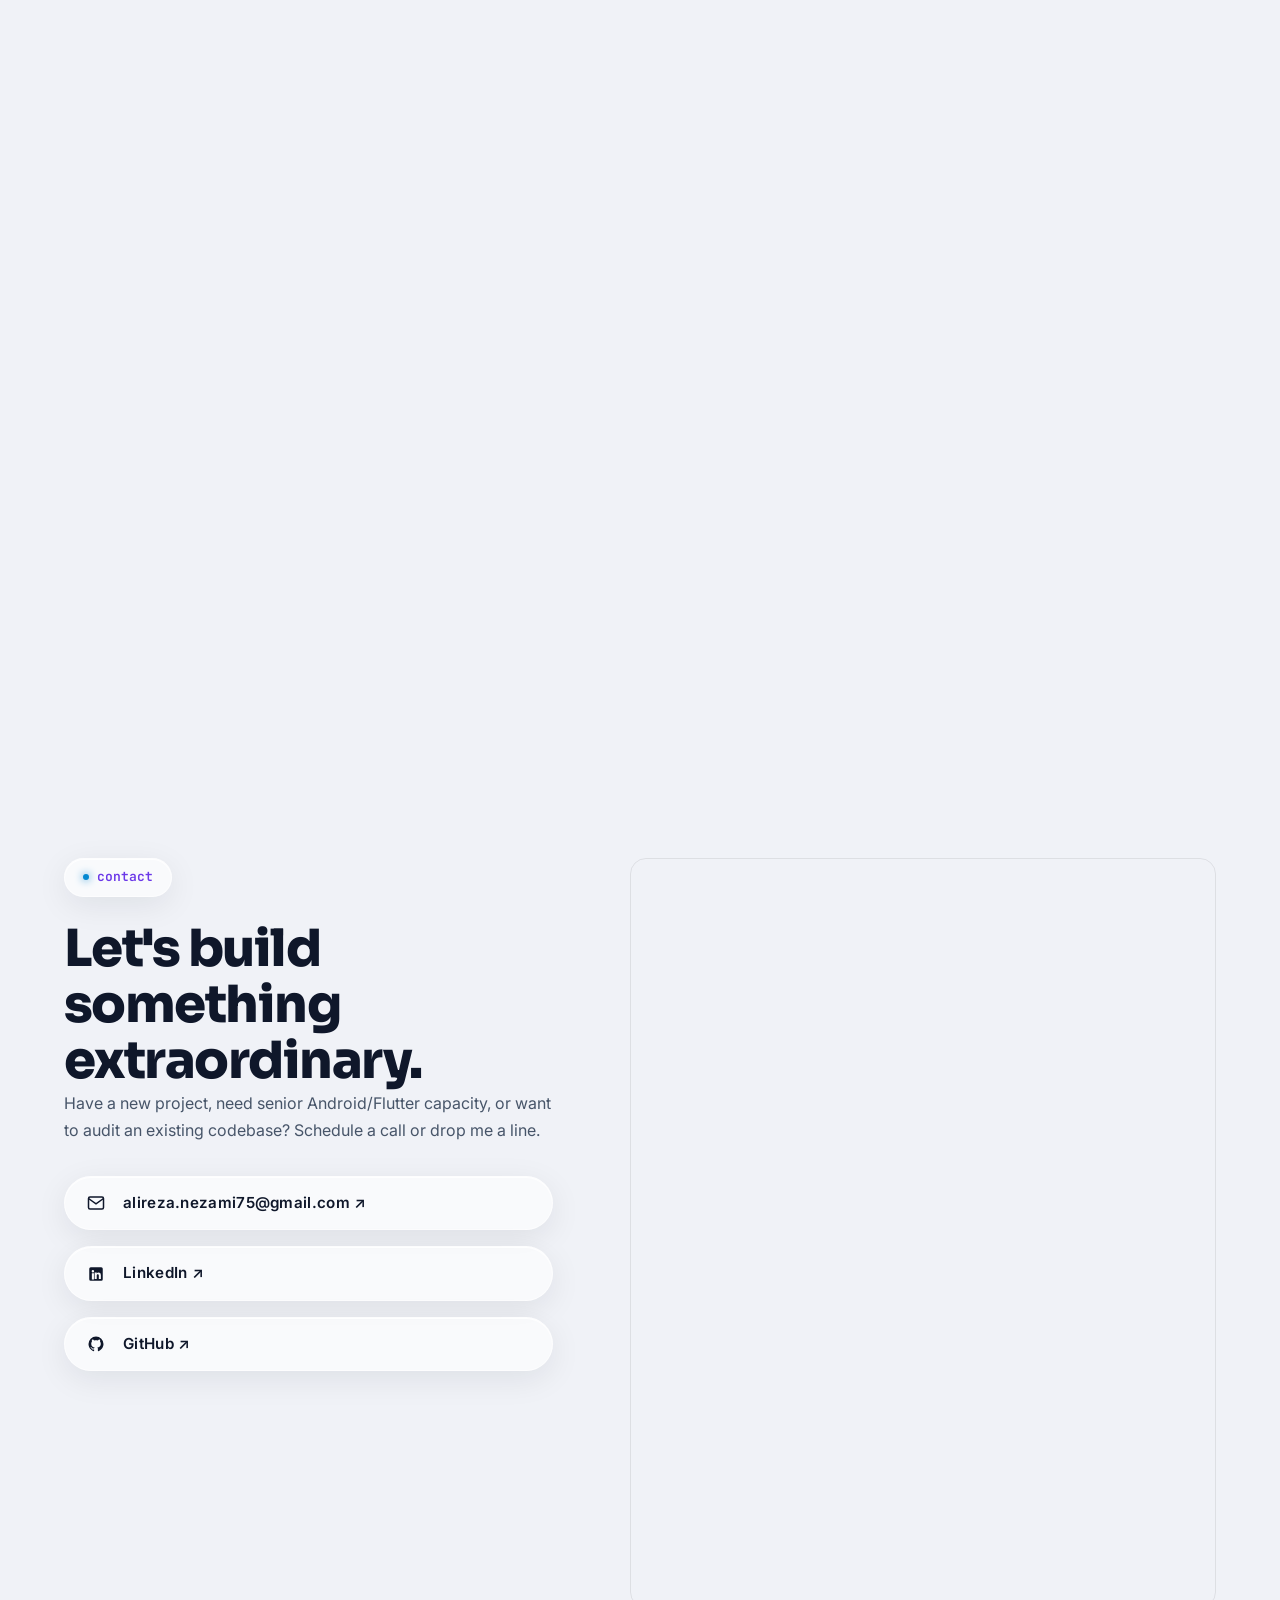
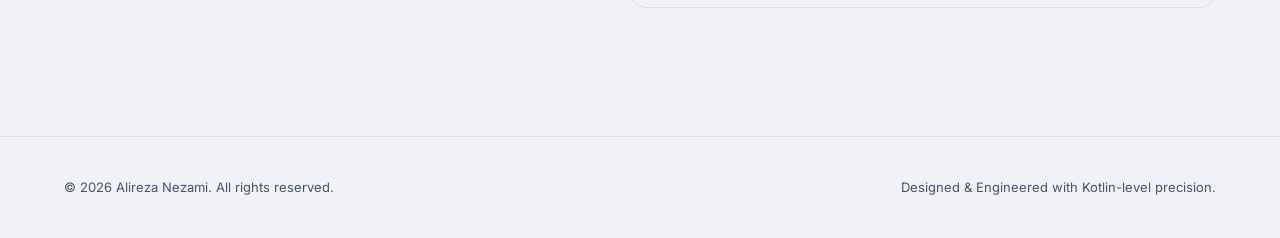
==== commit cafc90b7: "fix: restore hero videos, update resume & profile photo, fix client review avatars, optimize initial" ====
--- a/index.html
+++ b/index.html
@@ -277,7 +277,7 @@
 
     <div class="about-grid">
       <div class="profile-card reveal-block">
-        <img src="assets/images/profile.jpg" alt="Alireza Nezami — Senior Mobile Developer" class="profile-img" width="400" height="400" />
+        <img src="assets/images/profile.jpg" alt="Alireza Nezami — Senior Mobile Developer" class="profile-img" width="400" height="400" decoding="async" />
       </div>
       <div class="about-text reveal-block">
         <h2 class="section-heading" style="margin-bottom:24px" data-i18n="about.title">
@@ -346,13 +346,13 @@
         <div class="swiper swiper-albert slider-916">
           <div class="swiper-wrapper">
             <div class="swiper-slide"><img src="assets/images/screenshots/albert-health/1.jpg"
-                alt="Albert Health — Dashboard Vitals" loading="eager" fetchpriority="low" width="390" height="844" /></div>
+                alt="Albert Health — Dashboard Vitals" loading="eager" fetchpriority="low" width="390" height="844" decoding="async" /></div>
             <div class="swiper-slide"><img src="assets/images/screenshots/albert-health/2.jpg"
-                alt="Albert Health — AI Health Insights" loading="lazy" width="390" height="844" /></div>
+                alt="Albert Health — AI Health Insights" loading="lazy" width="390" height="844" decoding="async" /></div>
             <div class="swiper-slide"><img src="assets/images/screenshots/albert-health/3.jpg"
-                alt="Albert Health — Medication Tracker" loading="lazy" width="390" height="844" /></div>
+                alt="Albert Health — Medication Tracker" loading="lazy" width="390" height="844" decoding="async" /></div>
             <div class="swiper-slide"><img src="assets/images/screenshots/albert-health/4.jpg"
-                alt="Albert Health — Doctor Consultation" loading="lazy" width="390" height="844" /></div>
+                alt="Albert Health — Doctor Consultation" loading="lazy" width="390" height="844" decoding="async" /></div>
           </div>
           <div class="swiper-pagination"></div>
         </div>
@@ -384,13 +384,13 @@
         <div class="swiper swiper-yolda slider-916">
           <div class="swiper-wrapper">
             <div class="swiper-slide"><img src="assets/images/screenshots/yolda-carrier/1.jpg"
-                alt="Yolda Carrier — Live Freight Map" loading="lazy" width="390" height="844" /></div>
+                alt="Yolda Carrier — Live Freight Map" loading="lazy" width="390" height="844" decoding="async" /></div>
             <div class="swiper-slide"><img src="assets/images/screenshots/yolda-carrier/2.jpg"
-                alt="Yolda Carrier — Load Offer Details" loading="lazy" width="390" height="844" /></div>
+                alt="Yolda Carrier — Load Offer Details" loading="lazy" width="390" height="844" decoding="async" /></div>
             <div class="swiper-slide"><img src="assets/images/screenshots/yolda-carrier/3.jpg"
-                alt="Yolda Carrier — Route Optimization" loading="lazy" width="390" height="844" /></div>
+                alt="Yolda Carrier — Route Optimization" loading="lazy" width="390" height="844" decoding="async" /></div>
             <div class="swiper-slide"><img src="assets/images/screenshots/yolda-carrier/4.jpg"
-                alt="Yolda Carrier — Driver Earnings" loading="lazy" width="390" height="844" /></div>
+                alt="Yolda Carrier — Driver Earnings" loading="lazy" width="390" height="844" decoding="async" /></div>
           </div>
           <div class="swiper-pagination"></div>
         </div>
@@ -420,11 +420,11 @@
         <div class="swiper swiper-biletino slider-916">
           <div class="swiper-wrapper">
             <div class="swiper-slide"><img src="assets/images/screenshots/biletino/1.jpg"
-                alt="Biletino — Event Discovery" loading="lazy" width="390" height="844" /></div>
+                alt="Biletino — Event Discovery" loading="lazy" width="390" height="844" decoding="async" /></div>
             <div class="swiper-slide"><img src="assets/images/screenshots/biletino/2.jpg"
-                alt="Biletino — Ticket Selection" loading="lazy" width="390" height="844" /></div>
+                alt="Biletino — Ticket Selection" loading="lazy" width="390" height="844" decoding="async" /></div>
             <div class="swiper-slide"><img src="assets/images/screenshots/biletino/3.jpg"
-                alt="Biletino — Digital Pass QR" loading="lazy" width="390" height="844" /></div>
+                alt="Biletino — Digital Pass QR" loading="lazy" width="390" height="844" decoding="async" /></div>
           </div>
           <div class="swiper-pagination"></div>
         </div>
@@ -454,11 +454,11 @@
         <div class="swiper swiper-kolay slider-916">
           <div class="swiper-wrapper">
             <div class="swiper-slide"><img src="assets/images/screenshots/kolay-hr/1.jpg"
-                alt="Kolay HR — Employee Dashboard" loading="lazy" width="390" height="844" /></div>
+                alt="Kolay HR — Employee Dashboard" loading="lazy" width="390" height="844" decoding="async" /></div>
             <div class="swiper-slide"><img src="assets/images/screenshots/kolay-hr/2.jpg" alt="Kolay HR — Leave Request"
-                loading="lazy" width="390" height="844" /></div>
+                loading="lazy" width="390" height="844" decoding="async" /></div>
             <div class="swiper-slide"><img src="assets/images/screenshots/kolay-hr/3.jpg"
-                alt="Kolay HR — Expense Scanner" loading="lazy" width="390" height="844" /></div>
+                alt="Kolay HR — Expense Scanner" loading="lazy" width="390" height="844" decoding="async" /></div>
           </div>
           <div class="swiper-pagination"></div>
         </div>
@@ -487,11 +487,11 @@
         <div class="swiper swiper-trainerize slider-916">
           <div class="swiper-wrapper">
             <div class="swiper-slide"><img src="assets/images/screenshots/abc-trainerize/1.jpg"
-                alt="ABC Trainerize — Workout Calendar" loading="lazy" width="390" height="844" /></div>
+                alt="ABC Trainerize — Workout Calendar" loading="lazy" width="390" height="844" decoding="async" /></div>
             <div class="swiper-slide"><img src="assets/images/screenshots/abc-trainerize/2.jpg"
-                alt="ABC Trainerize — Progress Tracker" loading="lazy" width="390" height="844" /></div>
+                alt="ABC Trainerize — Progress Tracker" loading="lazy" width="390" height="844" decoding="async" /></div>
             <div class="swiper-slide"><img src="assets/images/screenshots/abc-trainerize/3.jpg"
-                alt="ABC Trainerize — Trainer Chat" loading="lazy" width="390" height="844" /></div>
+                alt="ABC Trainerize — Trainer Chat" loading="lazy" width="390" height="844" decoding="async" /></div>
           </div>
           <div class="swiper-pagination"></div>
         </div>
@@ -588,8 +588,8 @@
               His <u>Kotlin skills</u>, problem-solving ability, and <span class="gradient-text">ownership
                 mindset</span> made a huge difference."</p>
             <div class="review-author">
-              <img src="https://images.unsplash.com/photo-1534528741775-53994a69daeb?w=150" width="60" height="60&auto=format&fit=crop&q=80"
-                alt="Daniel Kim" class="review-avatar" loading="lazy" />
+              <img src="https://images.unsplash.com/photo-1534528741775-53994a69daeb?w=150&auto=format&fit=crop&q=80"
+                alt="Daniel Kim" class="review-avatar" width="46" height="46" loading="lazy" decoding="async" />
               <div>
                 <div class="author-name">Daniel Kim</div>
                 <div class="author-role" data-i18n="reviews.r1_role">Engineering Lead &middot; HealthSync</div>
@@ -602,8 +602,8 @@
               writes <u>maintainable code</u>, understands business goals, and <span class="gradient-text">delivers
                 high-quality solutions</span>."</p>
             <div class="review-author">
-              <img src="https://images.unsplash.com/photo-1507003211169-0a1dd7228f2d?w=150" width="60" height="60&auto=format&fit=crop&q=80"
-                alt="Emma Rossi" class="review-avatar" loading="lazy" />
+              <img src="https://images.unsplash.com/photo-1507003211169-0a1dd7228f2d?w=150&auto=format&fit=crop&q=80"
+                alt="Emma Rossi" class="review-avatar" width="46" height="46" loading="lazy" decoding="async" />
               <div>
                 <div class="author-name">Emma Rossi</div>
                 <div class="author-role" data-i18n="reviews.r2_role">CTO &middot; FinEdge Solutions</div>
@@ -617,7 +617,7 @@
                 user experience</span>."</p>
             <div class="review-author">
               <img src="https://images.unsplash.com/photo-1573496359142-b8d87734a5a2?w=150&auto=format&fit=crop&q=80"
-                alt="Sarah Wilson" class="review-avatar" loading="lazy" width="60" height="60" />
+                alt="Sarah Wilson" class="review-avatar" width="46" height="46" loading="lazy" decoding="async" />
               <div>
                 <div class="author-name">Sarah Wilson</div>
                 <div class="author-role" data-i18n="reviews.r3_role">Startup Founder &middot; TravelFlow</div>
@@ -630,8 +630,8 @@
               His <u>Kotlin skills</u>, problem-solving ability, and <span class="gradient-text">ownership
                 mindset</span> made a huge difference."</p>
             <div class="review-author">
-              <img src="https://images.unsplash.com/photo-1534528741775-53994a69daeb?w=150" width="60" height="60&auto=format&fit=crop&q=80"
-                alt="Daniel Kim" class="review-avatar" loading="lazy" />
+              <img src="https://images.unsplash.com/photo-1534528741775-53994a69daeb?w=150&auto=format&fit=crop&q=80"
+                alt="Daniel Kim" class="review-avatar" width="46" height="46" loading="lazy" decoding="async" />
               <div>
                 <div class="author-name">Daniel Kim</div>
                 <div class="author-role" data-i18n="reviews.r1_role">Engineering Lead &middot; HealthSync</div>
@@ -644,8 +644,8 @@
               writes <u>maintainable code</u>, understands business goals, and <span class="gradient-text">delivers
                 high-quality solutions</span>."</p>
             <div class="review-author">
-              <img src="https://images.unsplash.com/photo-1507003211169-0a1dd7228f2d?w=150" width="60" height="60&auto=format&fit=crop&q=80"
-                alt="Emma Rossi" class="review-avatar" loading="lazy" />
+              <img src="https://images.unsplash.com/photo-1507003211169-0a1dd7228f2d?w=150&auto=format&fit=crop&q=80"
+                alt="Emma Rossi" class="review-avatar" width="46" height="46" loading="lazy" decoding="async" />
               <div>
                 <div class="author-name">Emma Rossi</div>
                 <div class="author-role" data-i18n="reviews.r2_role">CTO &middot; FinEdge Solutions</div>
@@ -659,7 +659,7 @@
                 user experience</span>."</p>
             <div class="review-author">
               <img src="https://images.unsplash.com/photo-1573496359142-b8d87734a5a2?w=150&auto=format&fit=crop&q=80"
-                alt="Sarah Wilson" class="review-avatar" loading="lazy" width="60" height="60" />
+                alt="Sarah Wilson" class="review-avatar" width="46" height="46" loading="lazy" decoding="async" />
               <div>
                 <div class="author-name">Sarah Wilson</div>
                 <div class="author-role" data-i18n="reviews.r3_role">Startup Founder &middot; TravelFlow</div>
@@ -679,7 +679,7 @@
               Remarkable work."</p>
             <div class="review-author">
               <img src="https://images.unsplash.com/photo-1500648767791-00dcc994a43e?w=150&auto=format&fit=crop&q=80"
-                alt="Julia Park" class="review-avatar" loading="lazy" width="60" height="60" />
+                alt="Julia Park" class="review-avatar" width="46" height="46" loading="lazy" decoding="async" />
               <div>
                 <div class="author-name">Julia Park</div>
                 <div class="author-role" data-i18n="reviews.r4_role">Co-founder &middot; MobileLaunch</div>
@@ -693,7 +693,7 @@
                 ideas</span>."</p>
             <div class="review-author">
               <img src="https://images.unsplash.com/photo-1580489944761-15a19d654956?w=150&auto=format&fit=crop&q=80"
-                alt="Michael Chen" class="review-avatar" loading="lazy" width="60" height="60" />
+                alt="Michael Chen" class="review-avatar" width="46" height="46" loading="lazy" decoding="async" />
               <div>
                 <div class="author-name">Michael Chen</div>
                 <div class="author-role" data-i18n="reviews.r5_role">Project Manager &middot; AppWorks Studio</div>
@@ -707,7 +707,7 @@
               helped us build a stable product."</p>
             <div class="review-author">
               <img src="https://images.unsplash.com/photo-1519085360753-af0119f7cbe7?w=150&auto=format&fit=crop&q=80"
-                alt="Alex Morgan" class="review-avatar" loading="lazy" width="60" height="60" />
+                alt="Alex Morgan" class="review-avatar" width="46" height="46" loading="lazy" decoding="async" />
               <div>
                 <div class="author-name">Alex Morgan</div>
                 <div class="author-role" data-i18n="reviews.r6_role">Product Manager &middot; NovaTech Labs</div>
@@ -721,7 +721,7 @@
               Remarkable work."</p>
             <div class="review-author">
               <img src="https://images.unsplash.com/photo-1500648767791-00dcc994a43e?w=150&auto=format&fit=crop&q=80"
-                alt="Julia Park" class="review-avatar" loading="lazy" width="60" height="60" />
+                alt="Julia Park" class="review-avatar" width="46" height="46" loading="lazy" decoding="async" />
               <div>
                 <div class="author-name">Julia Park</div>
                 <div class="author-role" data-i18n="reviews.r4_role">Co-founder &middot; MobileLaunch</div>
@@ -735,7 +735,7 @@
                 ideas</span>."</p>
             <div class="review-author">
               <img src="https://images.unsplash.com/photo-1580489944761-15a19d654956?w=150&auto=format&fit=crop&q=80"
-                alt="Michael Chen" class="review-avatar" loading="lazy" width="60" height="60" />
+                alt="Michael Chen" class="review-avatar" width="46" height="46" loading="lazy" decoding="async" />
               <div>
                 <div class="author-name">Michael Chen</div>
                 <div class="author-role" data-i18n="reviews.r5_role">Project Manager &middot; AppWorks Studio</div>
@@ -749,7 +749,7 @@
               helped us build a stable product."</p>
             <div class="review-author">
               <img src="https://images.unsplash.com/photo-1519085360753-af0119f7cbe7?w=150&auto=format&fit=crop&q=80"
-                alt="Alex Morgan" class="review-avatar" loading="lazy" width="60" height="60" />
+                alt="Alex Morgan" class="review-avatar" width="46" height="46" loading="lazy" decoding="async" />
               <div>
                 <div class="author-name">Alex Morgan</div>
                 <div class="author-role" data-i18n="reviews.r6_role">Product Manager &middot; NovaTech Labs</div>
@@ -777,7 +777,7 @@
           production software to 1M+ active users.</p>
       </div>
       <div class="resume-actions">
-        <a href="https://drive.google.com/file/d/1qmrJt3QdpTDFwT5Glkd-qbUmryf7Clse/view?usp=sharing" target="_blank"
+        <a href="https://drive.google.com/file/d/1PDh9tKC-x517sXQ9U5Zmd5f1m04pgS5w/view?usp=sharing" target="_blank"
           rel="noopener" class="btn btn-primary">
           <svg width="16" height="16" viewBox="0 0 24 24" fill="none" stroke="currentColor" stroke-width="2"
             style="margin-right:6px;">
@@ -802,7 +802,7 @@
           </svg>
           <span data-i18n="resume.previewTitle">Alireza_Nezami_Resume.pdf &mdash; Interactive Preview</span>
         </div>
-        <a href="https://drive.google.com/file/d/1qmrJt3QdpTDFwT5Glkd-qbUmryf7Clse/view?usp=sharing" target="_blank"
+        <a href="https://drive.google.com/file/d/1PDh9tKC-x517sXQ9U5Zmd5f1m04pgS5w/view?usp=sharing" target="_blank"
           rel="noopener" class="rph-link" data-i18n="resume.openDrive">
           Open in Google Drive &nearr;
         </a>
--- a/assets/css/style.css
+++ b/assets/css/style.css
@@ -1082,15 +1082,15 @@
   box-shadow: 0 16px 40px rgba(127, 82, 255, 0.3);
 }
 .review-quote { font-size: 16px; line-height: 1.65; color: var(--text); margin-bottom: 24px; font-style: italic; }
-.review-author-wrap { display: flex; align-items: center; gap: 14px; }
-.review-avatar-img {
+.review-author-wrap, .review-author { display: flex; align-items: center; gap: 14px; }
+.review-avatar, .review-avatar-img {
   width: 46px; height: 46px; border-radius: 50%;
   object-fit: cover; flex-shrink: 0;
   border: 2px solid var(--flutter);
   box-shadow: 0 4px 15px rgba(19,185,253,0.3);
 }
-.review-author { font-size: 15px; font-weight: 700; color: var(--text); }
-.review-role { font-size: 13px; color: var(--text-muted); }
+.author-name { font-size: 15px; font-weight: 700; color: var(--text); }
+.author-role { font-size: 13px; color: var(--text-muted); }
 
 /* ─── RESUME ─────────────────────────────────────────── */
 #resume {
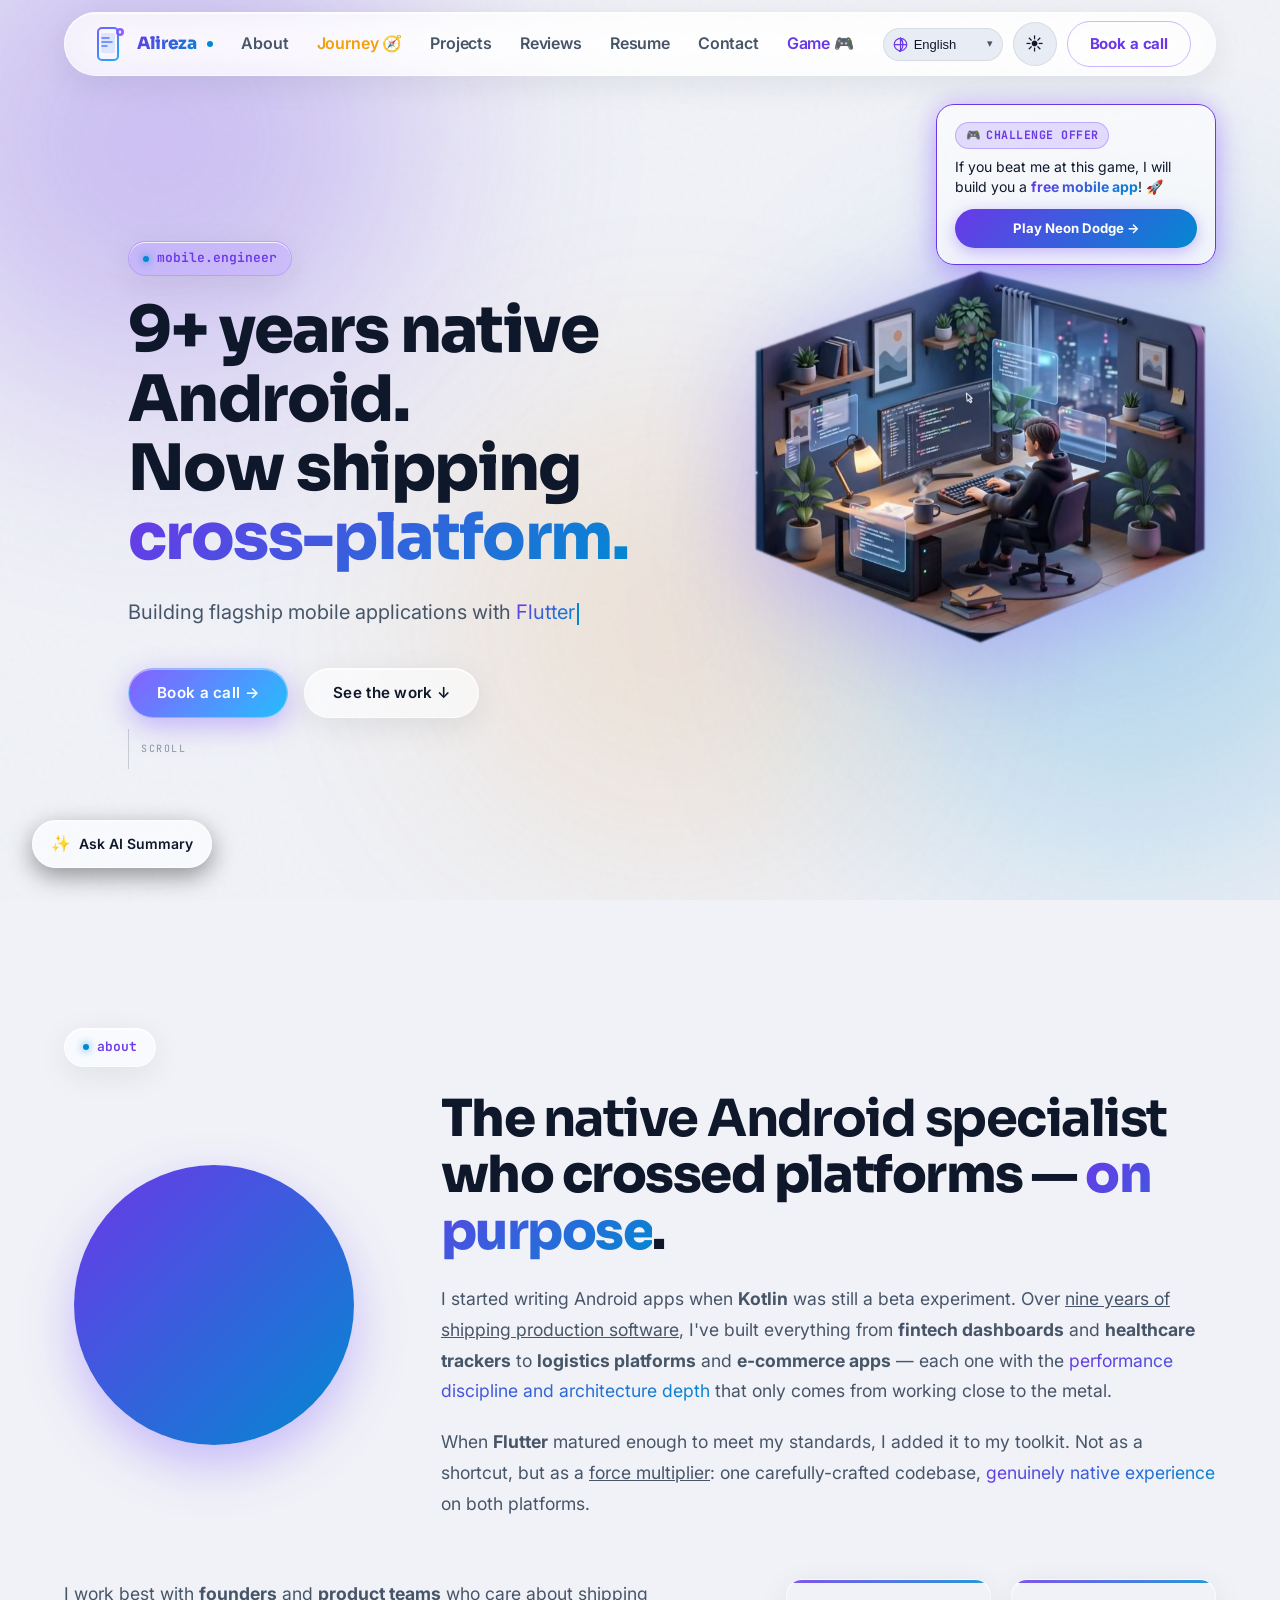
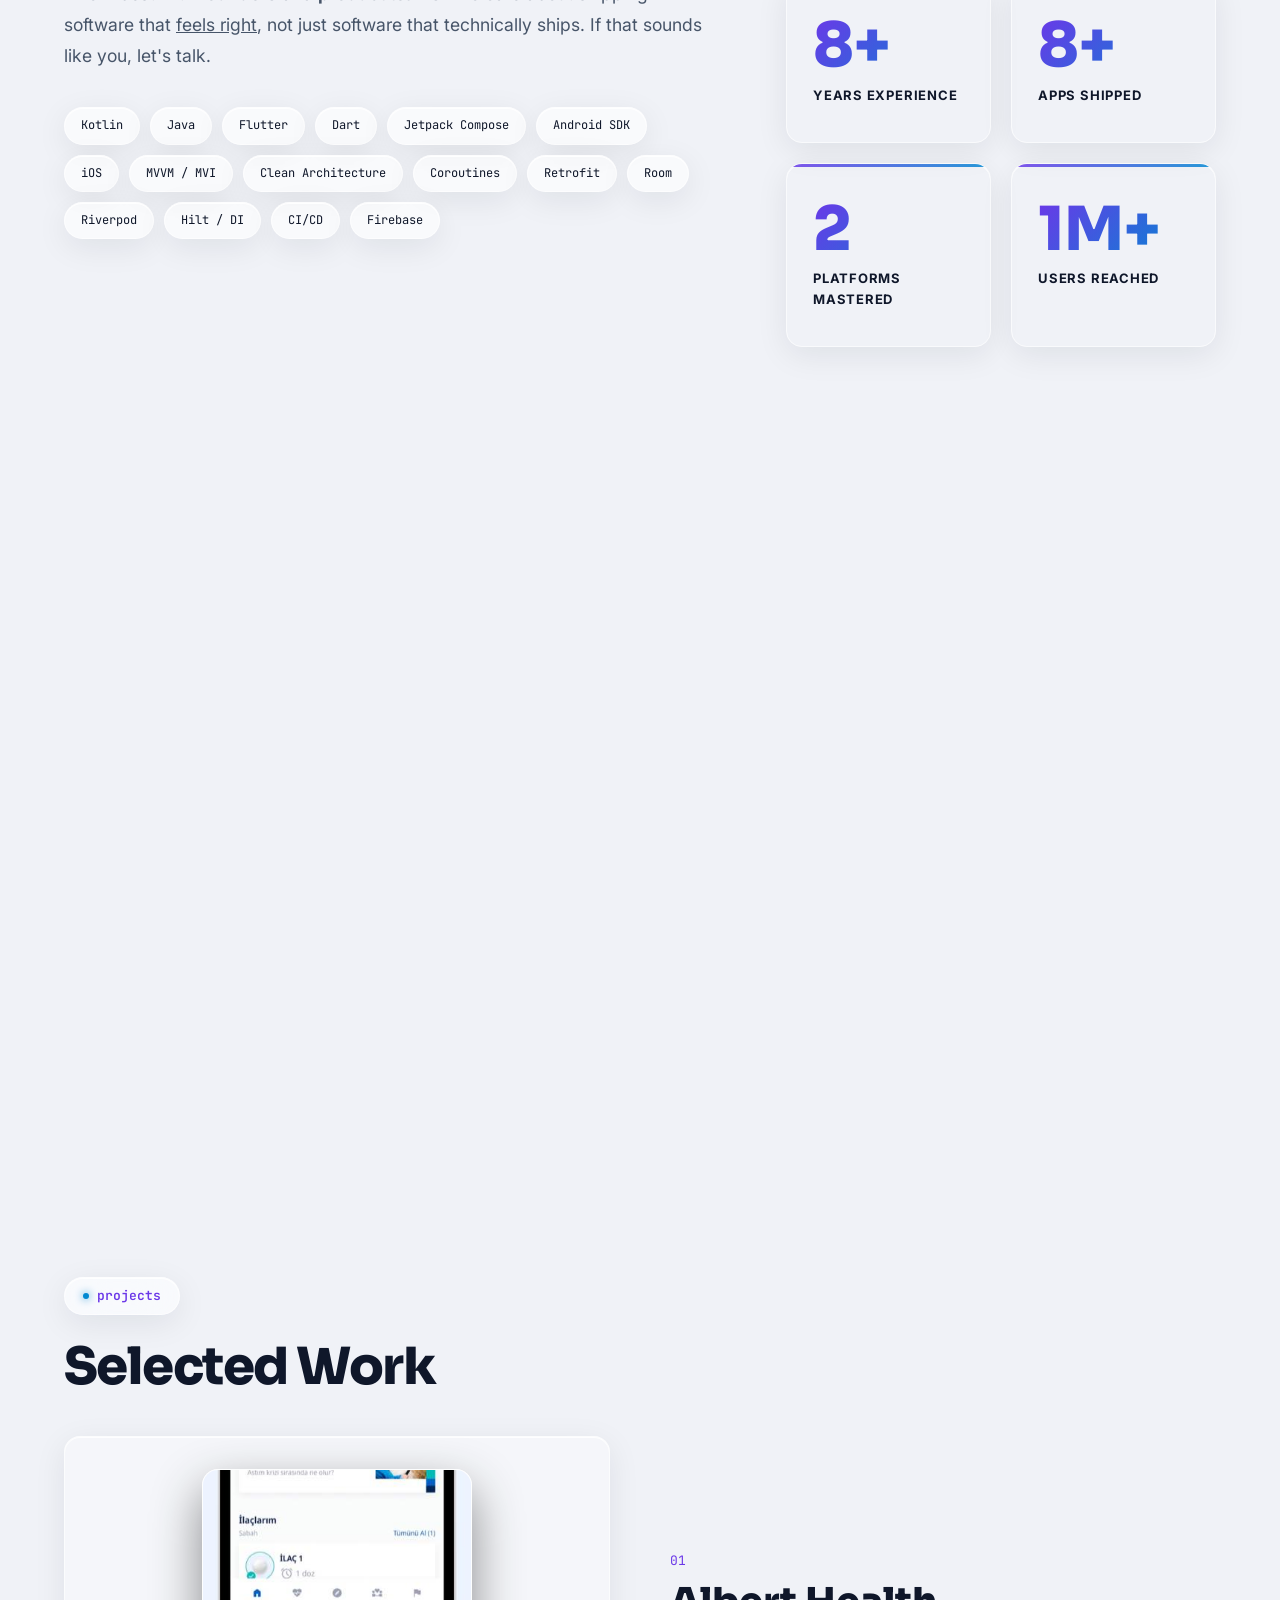
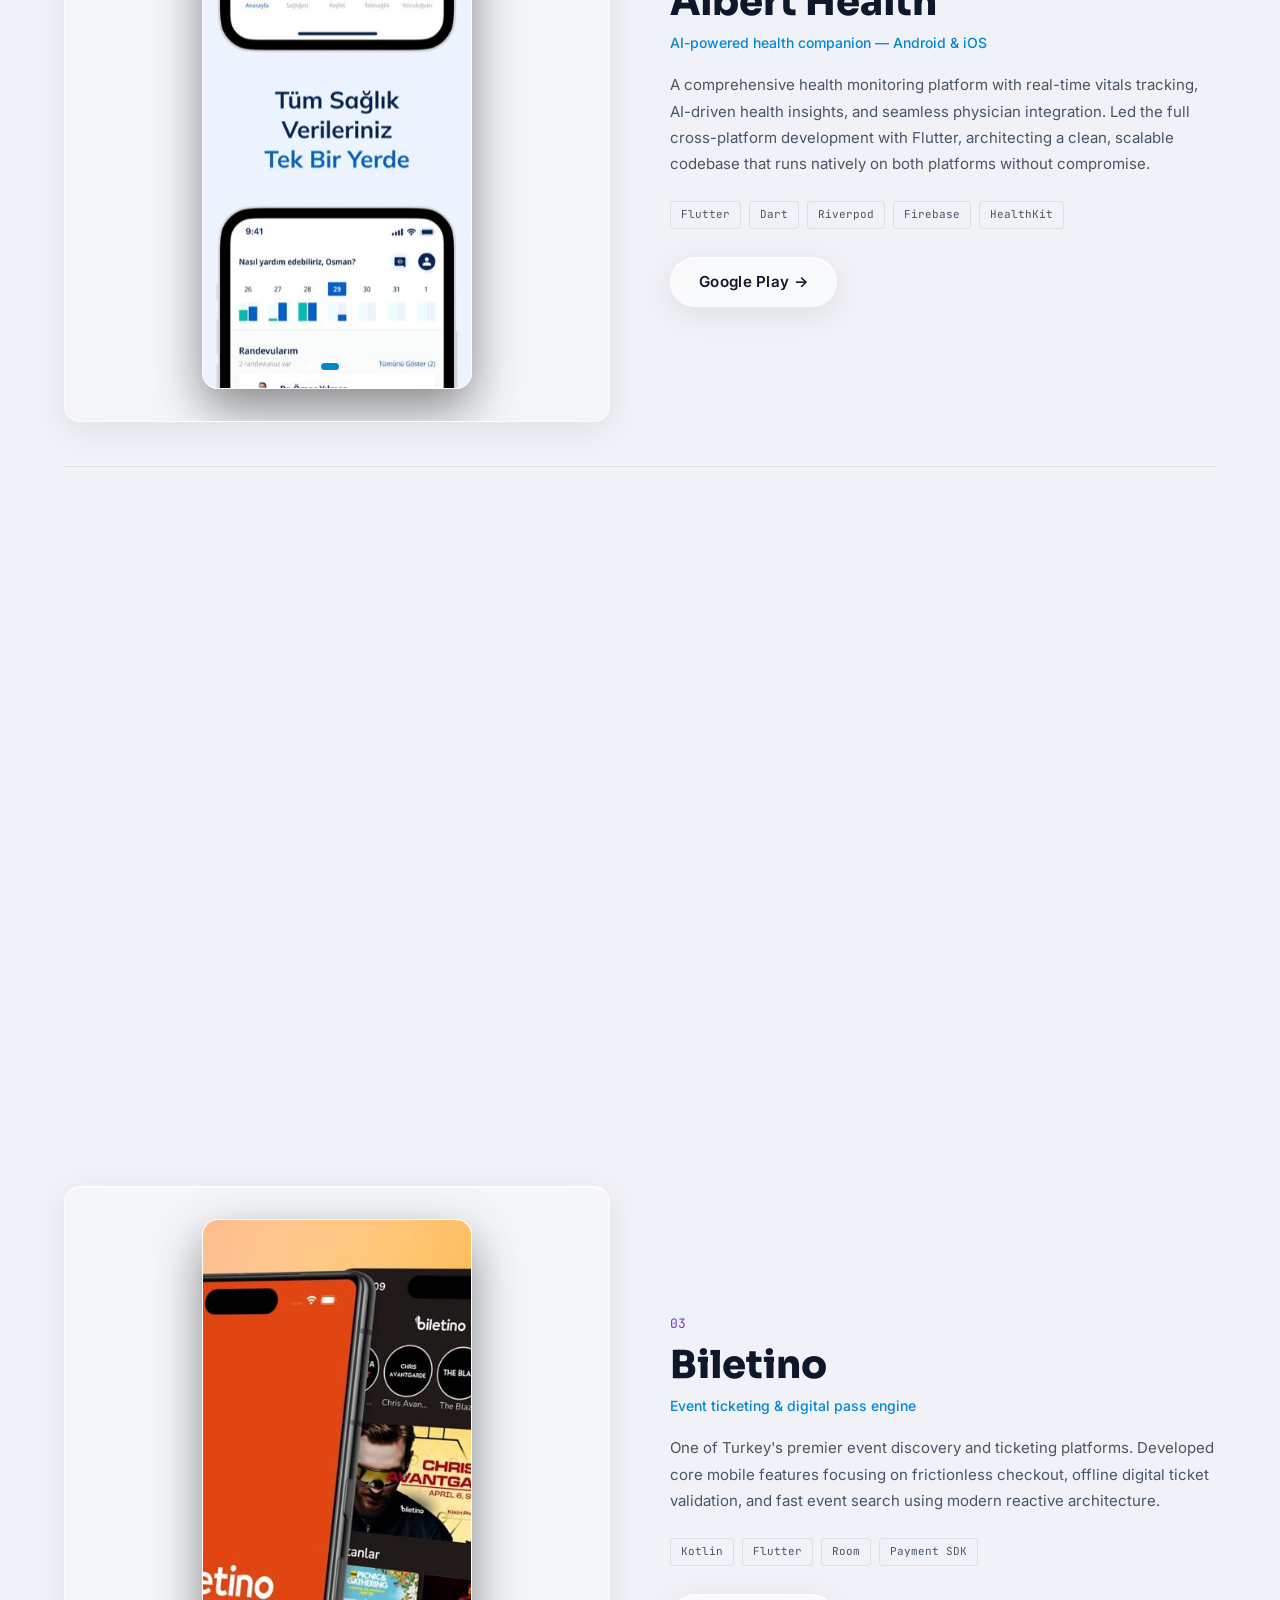
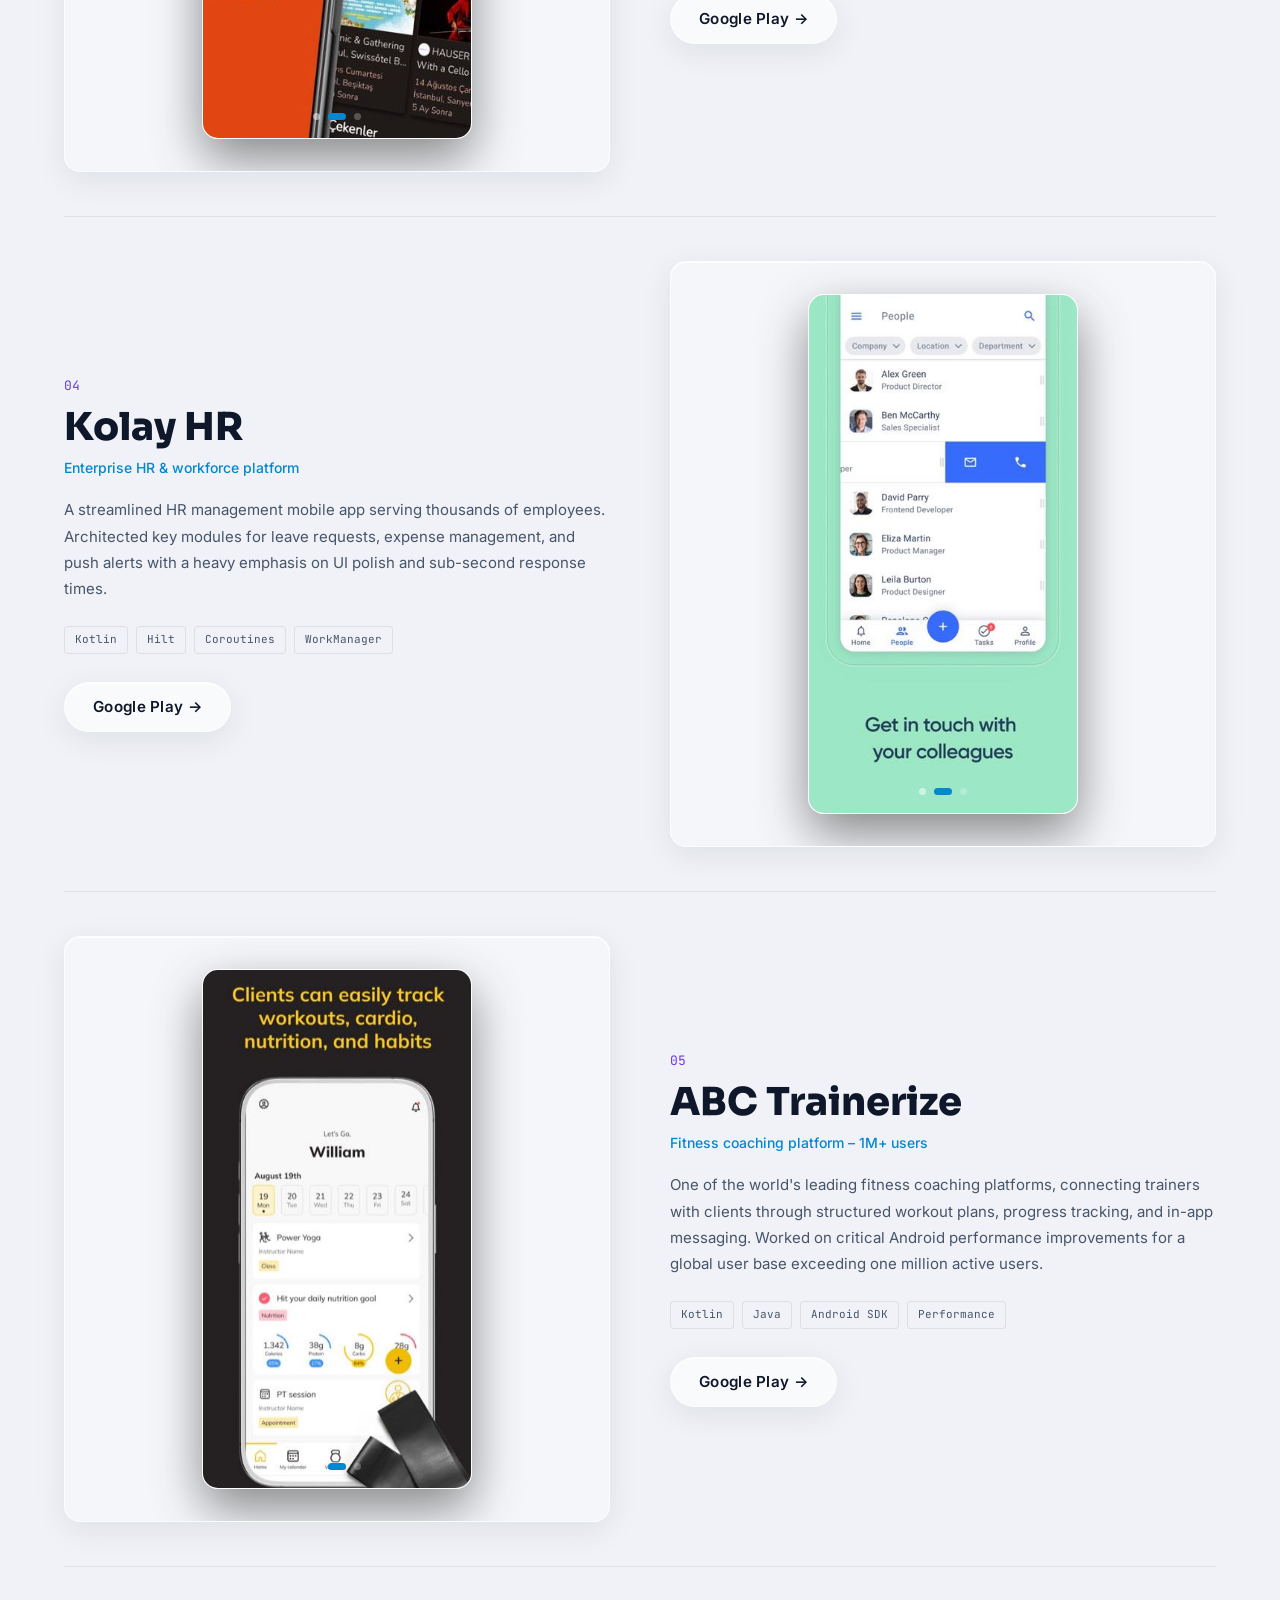
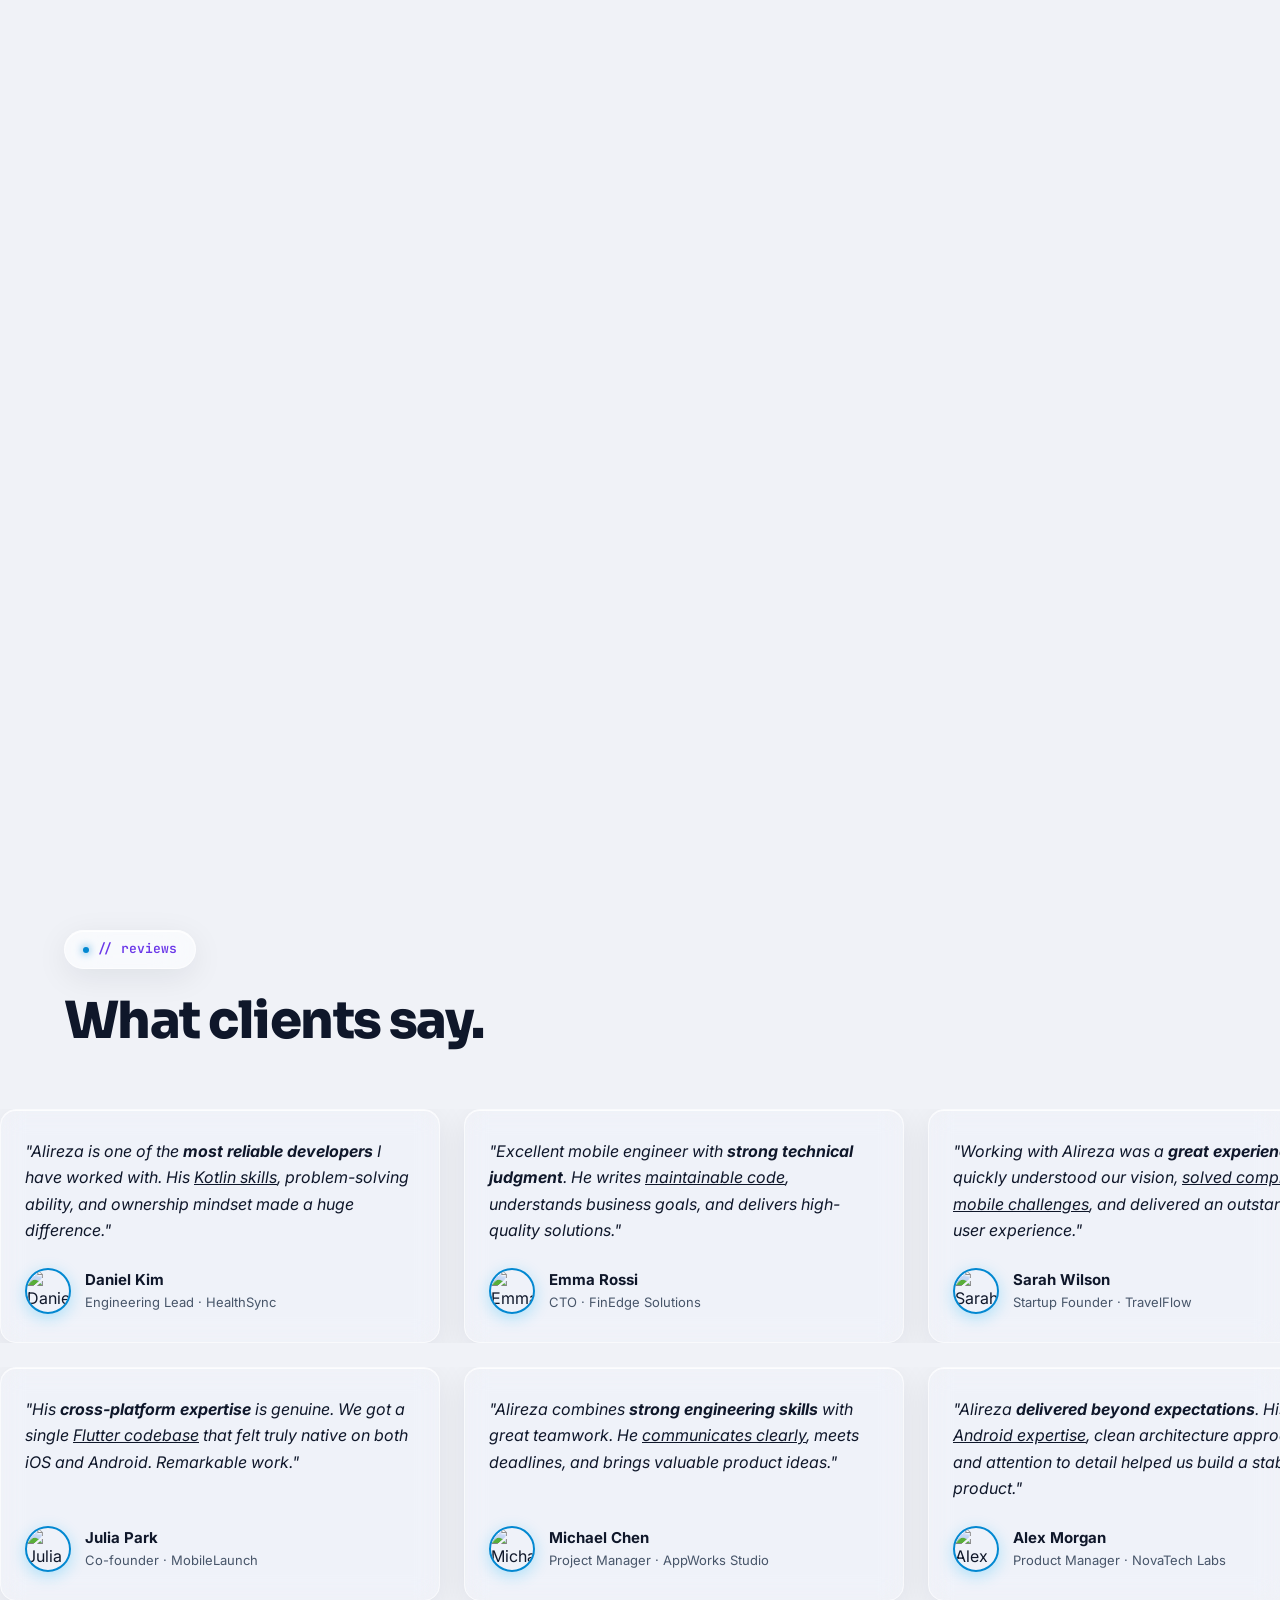
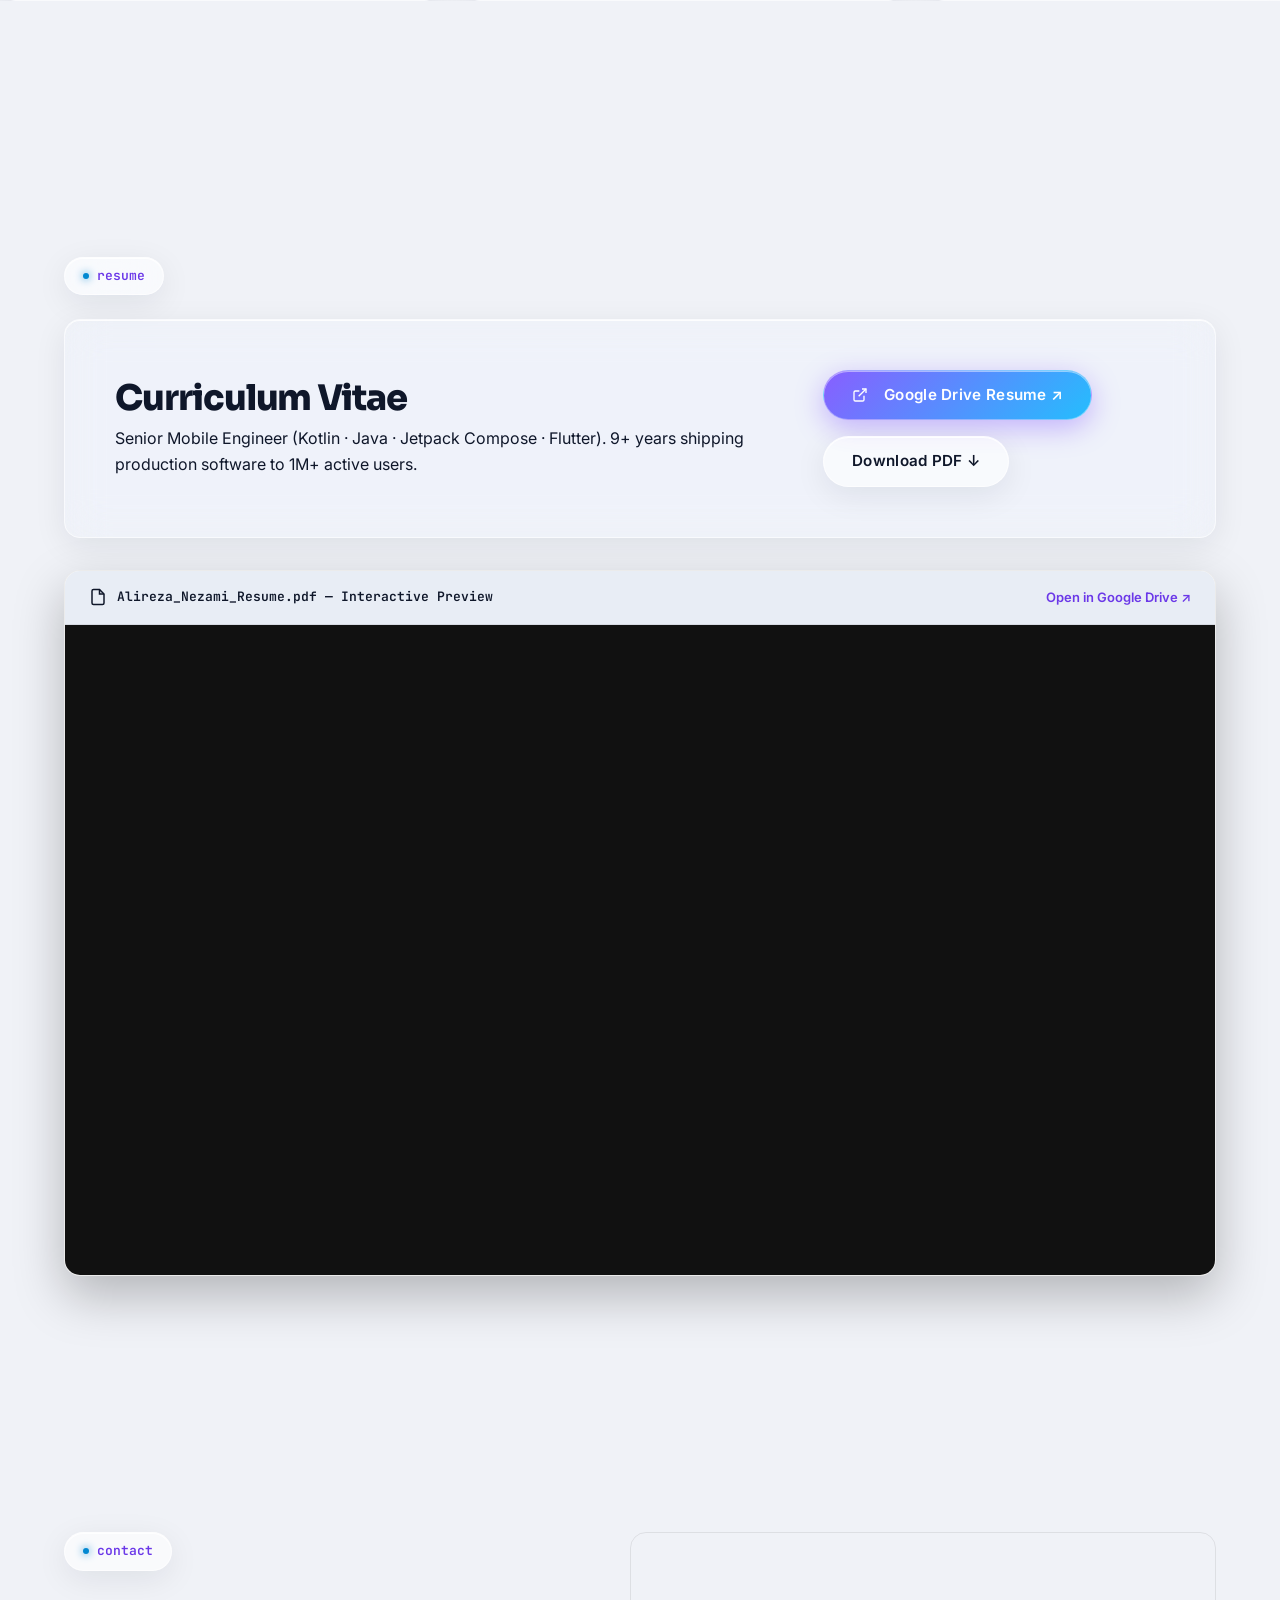
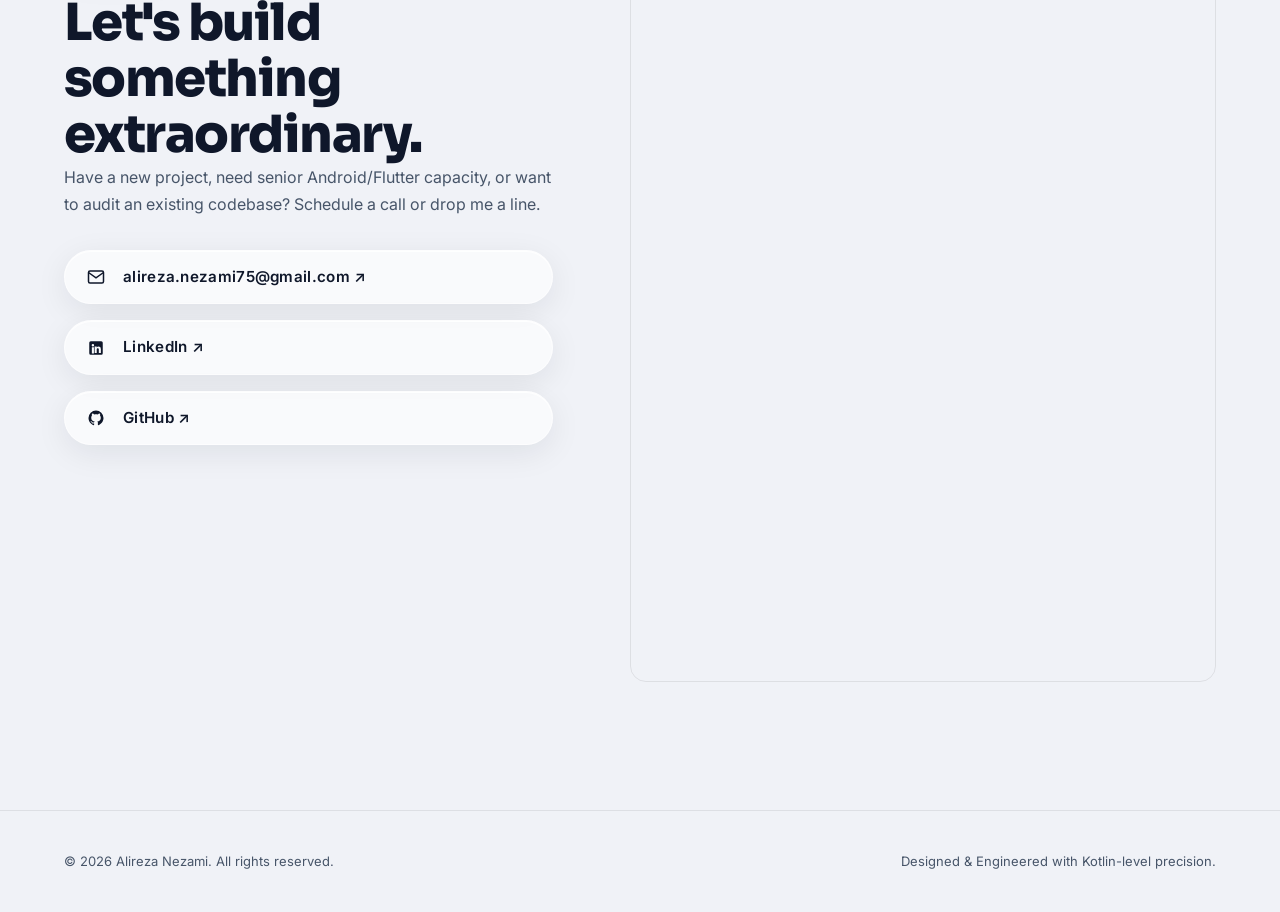
==== commit 947341f8: "feat: build The Path 6-month AI engineering progress tracker, winding SVG path, detail modal, FastAP" ====
--- a/index.html
+++ b/index.html
@@ -81,6 +81,7 @@
   <link href="https://assets.calendly.com/assets/external/widget.css" rel="stylesheet" />
 
   <link rel="stylesheet" href="assets/css/style.css" />
+  <link rel="stylesheet" href="assets/css/journey.css" />
 </head>
 
 <body>
@@ -133,8 +134,7 @@
           <line x1="13" y1="17" x2="23" y2="17" stroke="url(#logoGrad)" stroke-width="1.5" stroke-linecap="round" />
           <line x1="13" y1="21" x2="18" y2="21" stroke="url(#logoGrad)" stroke-width="1.5" stroke-linecap="round" />
           <!-- Home indicator -->
-          <line x1="16" y1="31" x2="22" y2="31" stroke="url(#logoGrad)" stroke-width="2" stroke-linecap="round" />
-          <!-- Kotlin diamond accent -->
+                  <!-- Kotlin diamond accent -->
           <circle cx="31" cy="7" r="4" fill="#7F52FF" opacity="0.9" />
           <path d="M29.5 7L31 5L32.5 7L31 9Z" fill="white" opacity="0.9" />
         </svg>
@@ -145,6 +145,7 @@
 
     <div class="nav-links" role="list">
       <a href="#about" class="nav-link" role="listitem" data-i18n="nav.about">About</a>
+      <a href="journey.html" class="nav-link" role="listitem" style="color:#F59E0B;font-weight:600" data-i18n="nav.journey">Journey 🧭</a>
       <a href="#projects" class="nav-link" role="listitem" data-i18n="nav.projects">Projects</a>
       <a href="#reviews" class="nav-link" role="listitem" data-i18n="nav.reviews">Reviews</a>
       <a href="#resume" class="nav-link" role="listitem" data-i18n="nav.resume">Resume</a>
@@ -158,7 +159,7 @@
           height="15" aria-hidden="true">
           <circle cx="12" cy="12" r="10" />
           <path
-            d="M2 12h20M12 2a15.3 15.3 0 0 1 4 10 15.3 15.3 0 0 1-4 10 15.3 15.3 0 0 1-4-10 15.3 15.3 0 0 1 4-10z" />
+            d="M2 12h20M12 2a15.3 15.3 0 0 1 4 10 15.3 15.3 0 0 1-4 10 15.3 15.3 0 0 1-4 10 15.3 15.3 0 0 1 4-10z" />
         </svg>
         <select id="lang-select" class="lang-select" aria-label="Select language">
           <option value="en">English</option>
@@ -187,6 +188,7 @@
   <!-- Mobile Menu -->
   <div class="mobile-menu" id="mobile-menu" aria-hidden="true">
     <a href="#about" class="mobile-link" data-i18n="nav.about">About</a>
+    <a href="journey.html" class="mobile-link" style="color:#F59E0B;font-weight:600" data-i18n="nav.journey">Journey 🧭</a>
     <a href="#projects" class="mobile-link" data-i18n="nav.projects">Projects</a>
     <a href="#reviews" class="mobile-link" data-i18n="nav.reviews">Reviews</a>
     <a href="#resume" class="mobile-link" data-i18n="nav.resume">Resume</a>
@@ -329,6 +331,29 @@
           <div class="stat-number-wrap"><span class="stat-number" data-target="1">1</span><span>M+</span></div>
           <div class="stat-label" data-i18n="about.stats.users">USERS REACHED</div>
         </div>
+      </div>
+    </div>
+  </section>
+
+  <!-- ═══════════════════════ THE PATH (JOURNEY WIDGET) ═══════════════════════ -->
+  <section id="journey-widget-section" aria-label="AI Engineering Journey Tracker">
+    <div class="journey-widget-card reveal-block">
+      <div class="journey-widget-header">
+        <div class="journey-widget-title-group">
+          <div class="section-label" style="margin-bottom:8px;">
+            <span class="comment" data-i18n="journey.widgetTag">ai roadmap</span>
+          </div>
+          <h3 data-i18n="journey.widgetTitle">The Path — 6-Month AI Roadmap</h3>
+          <p data-i18n="journey.widgetSub">Tracking 182 daily milestones in Applied AI Engineering (LLMs, RAG, Multi-Agent Systems &amp; MCP).</p>
+        </div>
+        <a href="journey.html" class="btn btn-primary" style="align-self:center;" data-i18n="journey.viewFull">
+          View full journey &rarr;
+        </a>
+      </div>
+
+      <!-- 3-Node Interactive Window Grid (Yesterday, Today, Tomorrow) -->
+      <div id="journey-landing-window" class="journey-widget-window-grid">
+        <!-- Injected dynamically via journey-data.js -->
       </div>
     </div>
   </section>
@@ -967,6 +992,8 @@
     </div>
   </aside>
 
+  <script src="assets/js/journey-curriculum.js"></script>
+  <script src="assets/js/journey-data.js"></script>
   <script src="assets/js/main.js" defer></script>
   <script src="assets/js/firebase-config.js"></script>
   <script src="assets/js/analytics.js" defer></script>
--- a/assets/css/journey.css
+++ b/assets/css/journey.css
@@ -0,0 +1,837 @@
+/**
+ * ═══════════════════════════════════════════════════════════════════
+ *  THE PATH — Journey CSS Stylesheet
+ *  Atmospheric Twilight Sky · Glowing Cloud Path · Organic Nodes
+ * ═══════════════════════════════════════════════════════════════════
+ */
+
+:root {
+  --twilight-bg-top: #080A14;
+  --twilight-bg-mid: #120D22;
+  --twilight-bg-bot: #1A1030;
+  
+  --node-completed-glow: rgba(245, 158, 11, 0.45);
+  --node-completed-border: #F59E0B;
+  --node-completed-bg: linear-gradient(135deg, rgba(245, 158, 11, 0.22) 0%, rgba(217, 119, 6, 0.12) 100%);
+  --node-completed-text: #FDE68A;
+
+  --node-current-glow: rgba(56, 189, 248, 0.6);
+  --node-current-border: #38BDF8;
+  --node-current-bg: linear-gradient(135deg, rgba(56, 189, 248, 0.28) 0%, rgba(129, 140, 248, 0.22) 100%);
+  --node-current-text: #BAE6FD;
+
+  --node-future-border: rgba(255, 255, 255, 0.12);
+  --node-future-bg: rgba(255, 255, 255, 0.03);
+  --node-future-text: rgba(255, 255, 255, 0.45);
+
+  --path-lit-gradient-start: #F59E0B;
+  --path-lit-gradient-end: #38BDF8;
+  --path-unlit-stroke: rgba(255, 255, 255, 0.14);
+}
+
+/* ─── PAGE BACKGROUND ─────────────────────────────────────────── */
+body.journey-page {
+  background: linear-gradient(180deg, var(--twilight-bg-top) 0%, var(--twilight-bg-mid) 45%, var(--twilight-bg-bot) 100%);
+  color: var(--text);
+  min-height: 100vh;
+  overflow-x: hidden;
+  position: relative;
+}
+
+/* Twilight atmospheric star dust & nebula particles */
+.journey-stars {
+  position: fixed;
+  inset: 0;
+  pointer-events: none;
+  background-image: 
+    radial-gradient(1px 1px at 20px 30px, rgba(255, 255, 255, 0.35), transparent),
+    radial-gradient(1.5px 1.5px at 140px 180px, rgba(167, 139, 250, 0.4), transparent),
+    radial-gradient(1px 1px at 280px 80px, rgba(56, 189, 248, 0.35), transparent),
+    radial-gradient(2px 2px at 420px 320px, rgba(245, 158, 11, 0.3), transparent),
+    radial-gradient(1px 1px at 600px 220px, rgba(255, 255, 255, 0.25), transparent);
+  background-size: 650px 650px;
+  opacity: 0.65;
+  z-index: 0;
+}
+
+/* ─── STICKY JOURNEY HUD / PROGRESS BAR ───────────────────────── */
+.journey-sticky-header {
+  position: sticky;
+  top: 0;
+  z-index: 100;
+  background: rgba(8, 10, 20, 0.78);
+  backdrop-filter: blur(16px) saturate(140%);
+  -webkit-backdrop-filter: blur(16px) saturate(140%);
+  border-bottom: 1px solid rgba(255, 255, 255, 0.08);
+  padding: 14px var(--gutter);
+  transition: all 0.3s ease;
+}
+
+.journey-hud-inner {
+  max-width: var(--container);
+  margin: 0 auto;
+  display: flex;
+  align-items: center;
+  justify-content: space-between;
+  gap: 20px;
+  flex-wrap: wrap;
+}
+
+.journey-brand-group {
+  display: flex;
+  align-items: center;
+  gap: 14px;
+}
+
+.journey-back-link {
+  display: inline-flex;
+  align-items: center;
+  gap: 6px;
+  font-family: 'JetBrains Mono', monospace;
+  font-size: 13px;
+  color: var(--text-muted);
+  text-decoration: none;
+  padding: 6px 12px;
+  border-radius: var(--radius-sm);
+  background: rgba(255, 255, 255, 0.05);
+  border: 1px solid rgba(255, 255, 255, 0.08);
+  transition: all 0.2s ease;
+}
+.journey-back-link:hover {
+  color: #fff;
+  background: rgba(255, 255, 255, 0.1);
+  border-color: var(--flutter);
+}
+
+.journey-hud-stats {
+  display: flex;
+  align-items: center;
+  gap: 18px;
+}
+
+.journey-progress-badge {
+  display: flex;
+  align-items: center;
+  gap: 8px;
+  font-family: 'JetBrains Mono', monospace;
+  font-size: 13px;
+  font-weight: 600;
+  color: var(--node-current-text);
+  background: rgba(56, 189, 248, 0.1);
+  border: 1px solid rgba(56, 189, 248, 0.25);
+  padding: 6px 14px;
+  border-radius: 999px;
+}
+
+.journey-progress-bar-wrap {
+  width: 160px;
+  height: 6px;
+  background: rgba(255, 255, 255, 0.1);
+  border-radius: 999px;
+  overflow: hidden;
+}
+.journey-progress-bar-fill {
+  height: 100%;
+  width: 0%;
+  background: linear-gradient(90deg, #F59E0B, #38BDF8);
+  border-radius: 999px;
+  transition: width 0.6s cubic-bezier(0.2, 0.8, 0.2, 1);
+}
+
+.journey-week-select {
+  background: rgba(255, 255, 255, 0.06);
+  color: var(--text);
+  border: 1px solid rgba(255, 255, 255, 0.14);
+  padding: 6px 12px;
+  border-radius: var(--radius-sm);
+  font-family: 'Inter', sans-serif;
+  font-size: 13px;
+  cursor: pointer;
+  outline: none;
+}
+.journey-week-select:focus {
+  border-color: var(--node-current-border);
+}
+
+/* ─── HERO HEADER ─────────────────────────────────────────────── */
+.journey-hero-section {
+  max-width: 800px;
+  margin: 60px auto 40px;
+  text-align: center;
+  padding: 0 var(--gutter);
+  position: relative;
+  z-index: 1;
+}
+
+.journey-hero-tag {
+  display: inline-flex;
+  align-items: center;
+  gap: 6px;
+  font-family: 'JetBrains Mono', monospace;
+  font-size: 12px;
+  text-transform: uppercase;
+  letter-spacing: 0.12em;
+  color: #F59E0B;
+  background: rgba(245, 158, 11, 0.1);
+  border: 1px solid rgba(245, 158, 11, 0.25);
+  padding: 6px 14px;
+  border-radius: 999px;
+  margin-bottom: 20px;
+}
+
+.journey-hero-title {
+  font-family: 'Sora', sans-serif;
+  font-size: clamp(2.2rem, 5vw, 3.4rem);
+  font-weight: 800;
+  line-height: 1.15;
+  margin-bottom: 18px;
+  background: linear-gradient(135deg, #FFFFFF 30%, #BAE6FD 70%, #FDE68A 100%);
+  -webkit-background-clip: text;
+  -webkit-text-fill-color: transparent;
+}
+
+.journey-hero-desc {
+  color: var(--text-muted);
+  font-size: clamp(1rem, 2vw, 1.15rem);
+  line-height: 1.65;
+  max-width: 640px;
+  margin: 0 auto 30px;
+}
+
+/* ─── LEGEND ─────────────────────────────────────────────────── */
+.journey-legend {
+  display: flex;
+  align-items: center;
+  justify-content: center;
+  gap: 24px;
+  flex-wrap: wrap;
+  margin-bottom: 50px;
+}
+.legend-item {
+  display: flex;
+  align-items: center;
+  gap: 8px;
+  font-size: 13px;
+  color: var(--text-muted);
+}
+.legend-dot {
+  width: 14px;
+  height: 14px;
+  border-radius: 4px;
+}
+.legend-dot.completed {
+  background: #F59E0B;
+  box-shadow: 0 0 10px rgba(245, 158, 11, 0.6);
+}
+.legend-dot.current {
+  background: #38BDF8;
+  box-shadow: 0 0 12px rgba(56, 189, 248, 0.8);
+  border-radius: 50%;
+  animation: legend-pulse 2s infinite;
+}
+.legend-dot.future {
+  border: 1px solid rgba(255, 255, 255, 0.25);
+  background: rgba(255, 255, 255, 0.05);
+}
+
+@keyframes legend-pulse {
+  0%, 100% { transform: scale(1); opacity: 0.9; }
+  50% { transform: scale(1.3); opacity: 1; }
+}
+
+/* ─── THE WINDING PATH CONTAINER ──────────────────────────────── */
+.journey-track-container {
+  position: relative;
+  max-width: 960px;
+  margin: 0 auto 120px;
+  padding: 20px var(--gutter) 80px;
+  z-index: 1;
+}
+
+/* SVG Background Overlay */
+.journey-svg-overlay {
+  position: absolute;
+  top: 0;
+  left: 0;
+  width: 100%;
+  height: 100%;
+  pointer-events: none;
+  z-index: 1;
+  overflow: visible;
+}
+
+.journey-svg-path-lit {
+  fill: none;
+  stroke: url(#journeyLitGradient);
+  stroke-width: 4.5px;
+  stroke-linecap: round;
+  stroke-linejoin: round;
+  filter: drop-shadow(0 0 8px rgba(56, 189, 248, 0.55)) drop-shadow(0 0 16px rgba(245, 158, 11, 0.35));
+}
+
+.journey-svg-path-unlit {
+  fill: none;
+  stroke: var(--path-unlit-stroke);
+  stroke-width: 2.5px;
+  stroke-dasharray: 6 6;
+  stroke-linecap: round;
+}
+
+/* ─── WEEK GROUP & SECTION HEADERS ────────────────────────────── */
+.journey-week-group {
+  position: relative;
+  margin-bottom: 70px;
+  z-index: 2;
+}
+
+.journey-week-header {
+  display: flex;
+  align-items: center;
+  justify-content: space-between;
+  background: rgba(18, 13, 34, 0.7);
+  border: 1px solid rgba(255, 255, 255, 0.08);
+  backdrop-filter: blur(12px);
+  -webkit-backdrop-filter: blur(12px);
+  border-radius: var(--radius);
+  padding: 16px 24px;
+  margin-bottom: 40px;
+  box-shadow: 0 8px 30px rgba(0, 0, 0, 0.3);
+}
+
+.journey-week-title {
+  font-family: 'Sora', sans-serif;
+  font-size: 1.15rem;
+  font-weight: 700;
+  color: #FFFFFF;
+  display: flex;
+  align-items: center;
+  gap: 10px;
+}
+.journey-week-num {
+  color: #38BDF8;
+  font-family: 'JetBrains Mono', monospace;
+  font-size: 0.95rem;
+}
+
+.journey-week-badge {
+  font-family: 'JetBrains Mono', monospace;
+  font-size: 11px;
+  color: var(--text-muted);
+  background: rgba(255, 255, 255, 0.06);
+  padding: 4px 10px;
+  border-radius: 999px;
+}
+
+/* ─── NODES WRAPPER ───────────────────────────────────────────── */
+.journey-nodes-list {
+  display: flex;
+  flex-direction: column;
+  gap: 46px;
+  position: relative;
+  z-index: 2;
+}
+
+.journey-node-row {
+  display: flex;
+  align-items: center;
+  position: relative;
+  width: 100%;
+}
+
+/* Alternating Horizontal Winding Alignment */
+.journey-node-row.pos-left {
+  justify-content: flex-start;
+  padding-left: clamp(20px, 12vw, 140px);
+}
+.journey-node-row.pos-center {
+  justify-content: center;
+}
+.journey-node-row.pos-right {
+  justify-content: flex-end;
+  padding-right: clamp(20px, 12vw, 140px);
+}
+
+/* ─── NODE ELEMENT (Organic Cloud Shape) ───────────────────────── */
+.journey-node-card {
+  position: relative;
+  display: flex;
+  align-items: center;
+  gap: 16px;
+  padding: 16px 22px;
+  min-width: 270px;
+  max-width: 380px;
+  cursor: pointer;
+  user-select: none;
+  outline: none;
+  transition: transform 0.28s cubic-bezier(0.2, 0.8, 0.2, 1), box-shadow 0.28s ease, border-color 0.28s ease;
+  z-index: 3;
+}
+
+/* Organic irregular cloud silhouette variation */
+.journey-node-card.shape-0 { border-radius: 46% 54% 58% 42% / 52% 48% 52% 48%; }
+.journey-node-card.shape-1 { border-radius: 54% 46% 44% 56% / 48% 52% 48% 52%; }
+.journey-node-card.shape-2 { border-radius: 42% 58% 50% 50% / 56% 44% 56% 44%; }
+.journey-node-card.shape-3 { border-radius: 50% 50% 58% 42% / 45% 55% 45% 55%; }
+.journey-node-card.shape-4 { border-radius: 48% 52% 46% 54% / 54% 46% 54% 46%; }
+.journey-node-card.shape-5 { border-radius: 56% 44% 52% 48% / 46% 54% 46% 54%; }
+.journey-node-card.shape-6 { border-radius: 44% 56% 48% 52% / 50% 50% 50% 50%; }
+
+/* STATE: COMPLETED */
+.journey-node-card.state-completed {
+  background: var(--node-completed-bg);
+  border: 1.5px solid var(--node-completed-border);
+  box-shadow: 0 0 25px var(--node-completed-glow), inset 0 0 15px rgba(245, 158, 11, 0.15);
+  backdrop-filter: blur(14px);
+  -webkit-backdrop-filter: blur(14px);
+}
+.journey-node-card.state-completed:hover,
+.journey-node-card.state-completed:focus-visible {
+  transform: translateY(-4px) scale(1.03);
+  box-shadow: 0 0 35px rgba(245, 158, 11, 0.7), inset 0 0 20px rgba(245, 158, 11, 0.25);
+  border-color: #FDE68A;
+}
+
+/* STATE: CURRENT (TODAY) — Bespoke Pulse Animation */
+.journey-node-card.state-current {
+  background: var(--node-current-bg);
+  border: 2px solid var(--node-current-border);
+  box-shadow: 0 0 30px var(--node-current-glow), inset 0 0 20px rgba(56, 189, 248, 0.2);
+  backdrop-filter: blur(16px);
+  -webkit-backdrop-filter: blur(16px);
+  animation: current-node-breathing 2.8s ease-in-out infinite;
+}
+.journey-node-card.state-current:hover,
+.journey-node-card.state-current:focus-visible {
+  transform: translateY(-4px) scale(1.04);
+}
+
+@keyframes current-node-breathing {
+  0%, 100% {
+    box-shadow: 0 0 22px rgba(56, 189, 248, 0.45), 0 0 45px rgba(129, 140, 248, 0.25), inset 0 0 15px rgba(56, 189, 248, 0.15);
+    border-color: #38BDF8;
+  }
+  50% {
+    box-shadow: 0 0 40px rgba(56, 189, 248, 0.85), 0 0 70px rgba(192, 132, 252, 0.5), inset 0 0 25px rgba(56, 189, 248, 0.35);
+    border-color: #BAE6FD;
+  }
+}
+
+/* STATE: FUTURE */
+.journey-node-card.state-future {
+  background: var(--node-future-bg);
+  border: 1px dashed var(--node-future-border);
+  box-shadow: none;
+  opacity: 0.75;
+  backdrop-filter: blur(8px);
+  -webkit-backdrop-filter: blur(8px);
+}
+.journey-node-card.state-future:hover,
+.journey-node-card.state-future:focus-visible {
+  opacity: 1;
+  border-color: rgba(255, 255, 255, 0.3);
+  transform: translateY(-2px);
+  box-shadow: 0 6px 20px rgba(0, 0, 0, 0.25);
+}
+
+/* ─── NODE CONTENT ELEMENTS ───────────────────────────────────── */
+.node-icon-badge {
+  width: 38px;
+  height: 38px;
+  border-radius: 50%;
+  display: flex;
+  align-items: center;
+  justify-content: center;
+  flex-shrink: 0;
+  font-size: 16px;
+  background: rgba(255, 255, 255, 0.08);
+  border: 1px solid rgba(255, 255, 255, 0.12);
+}
+.state-completed .node-icon-badge {
+  background: rgba(245, 158, 11, 0.25);
+  border-color: #F59E0B;
+  color: #FDE68A;
+}
+.state-current .node-icon-badge {
+  background: rgba(56, 189, 248, 0.25);
+  border-color: #38BDF8;
+  color: #BAE6FD;
+}
+
+.node-body {
+  flex: 1;
+  min-width: 0;
+}
+
+.node-meta {
+  display: flex;
+  align-items: center;
+  gap: 8px;
+  margin-bottom: 4px;
+}
+.node-day-tag {
+  font-family: 'JetBrains Mono', monospace;
+  font-size: 11px;
+  font-weight: 600;
+  color: var(--text-muted);
+}
+.state-completed .node-day-tag { color: #F59E0B; }
+.state-current .node-day-tag { color: #38BDF8; font-weight: 700; }
+
+.node-date-tag {
+  font-family: 'JetBrains Mono', monospace;
+  font-size: 10px;
+  color: rgba(255, 255, 255, 0.4);
+}
+
+.node-title {
+  font-size: 14px;
+  font-weight: 600;
+  color: #FFFFFF;
+  line-height: 1.35;
+  white-space: nowrap;
+  overflow: hidden;
+  text-overflow: ellipsis;
+}
+.state-future .node-title {
+  color: rgba(255, 255, 255, 0.7);
+}
+
+.node-deliverable-chip {
+  display: inline-flex;
+  align-items: center;
+  gap: 4px;
+  font-family: 'JetBrains Mono', monospace;
+  font-size: 10px;
+  color: #A78BFA;
+  background: rgba(167, 139, 250, 0.12);
+  padding: 2px 7px;
+  border-radius: 4px;
+  margin-top: 5px;
+  max-width: 100%;
+  overflow: hidden;
+  text-overflow: ellipsis;
+  white-space: nowrap;
+}
+
+/* ─── MILESTONE CALLOUT BADGE ─────────────────────────────────── */
+.node-milestone-flag {
+  position: absolute;
+  top: -12px;
+  inset-inline-end: 14px;
+  background: linear-gradient(135deg, #7F52FF, #13B9FD);
+  color: #FFFFFF;
+  font-family: 'JetBrains Mono', monospace;
+  font-size: 10px;
+  font-weight: 700;
+  padding: 3px 10px;
+  border-radius: 999px;
+  box-shadow: 0 4px 12px rgba(127, 82, 255, 0.4);
+  letter-spacing: 0.05em;
+  text-transform: uppercase;
+}
+
+/* ─── DETAIL MODAL ────────────────────────────────────────────── */
+.journey-modal-backdrop {
+  position: fixed;
+  inset: 0;
+  background: rgba(4, 6, 14, 0.75);
+  backdrop-filter: blur(12px);
+  -webkit-backdrop-filter: blur(12px);
+  z-index: 1000;
+  display: flex;
+  align-items: center;
+  justify-content: center;
+  padding: var(--gutter);
+  opacity: 0;
+  pointer-events: none;
+  transition: opacity 0.25s ease;
+}
+.journey-modal-backdrop.open {
+  opacity: 1;
+  pointer-events: auto;
+}
+
+.journey-modal-card {
+  background: rgba(18, 14, 34, 0.95);
+  border: 1px solid rgba(255, 255, 255, 0.15);
+  box-shadow: 0 25px 60px rgba(0, 0, 0, 0.6), 0 0 40px rgba(127, 82, 255, 0.25);
+  border-radius: var(--radius);
+  max-width: 580px;
+  width: 100%;
+  max-height: 90vh;
+  overflow-y: auto;
+  padding: 32px 28px;
+  position: relative;
+  transform: translateY(20px) scale(0.97);
+  transition: transform 0.25s cubic-bezier(0.2, 0.8, 0.2, 1);
+}
+.journey-modal-backdrop.open .journey-modal-card {
+  transform: translateY(0) scale(1);
+}
+
+.modal-close-btn {
+  position: absolute;
+  top: 18px;
+  inset-inline-end: 18px;
+  width: 32px;
+  height: 32px;
+  border-radius: 50%;
+  background: rgba(255, 255, 255, 0.08);
+  border: 1px solid rgba(255, 255, 255, 0.12);
+  color: var(--text-muted);
+  font-size: 18px;
+  display: flex;
+  align-items: center;
+  justify-content: center;
+  cursor: pointer;
+  transition: all 0.2s ease;
+}
+.modal-close-btn:hover {
+  background: rgba(255, 255, 255, 0.18);
+  color: #fff;
+}
+
+.modal-tag-row {
+  display: flex;
+  align-items: center;
+  gap: 10px;
+  margin-bottom: 14px;
+  flex-wrap: wrap;
+}
+
+.modal-title {
+  font-family: 'Sora', sans-serif;
+  font-size: 1.45rem;
+  font-weight: 700;
+  color: #FFFFFF;
+  line-height: 1.25;
+  margin-bottom: 16px;
+}
+
+.modal-desc {
+  font-size: 15px;
+  line-height: 1.65;
+  color: rgba(255, 255, 255, 0.85);
+  margin-bottom: 24px;
+}
+
+.modal-section-title {
+  font-family: 'JetBrains Mono', monospace;
+  font-size: 12px;
+  text-transform: uppercase;
+  letter-spacing: 0.08em;
+  color: #38BDF8;
+  margin-bottom: 10px;
+}
+
+.modal-resources-list {
+  display: flex;
+  flex-direction: column;
+  gap: 8px;
+  margin-bottom: 24px;
+}
+.modal-resource-link {
+  display: flex;
+  align-items: center;
+  justify-content: space-between;
+  padding: 10px 14px;
+  border-radius: var(--radius-sm);
+  background: rgba(255, 255, 255, 0.04);
+  border: 1px solid rgba(255, 255, 255, 0.08);
+  color: #BAE6FD;
+  font-size: 13px;
+  text-decoration: none;
+  transition: all 0.2s ease;
+}
+.modal-resource-link:hover {
+  background: rgba(56, 189, 248, 0.12);
+  border-color: #38BDF8;
+  color: #FFFFFF;
+}
+
+.modal-deliverable-box {
+  background: rgba(127, 82, 255, 0.1);
+  border: 1px solid rgba(127, 82, 255, 0.25);
+  border-radius: var(--radius-sm);
+  padding: 12px 16px;
+  margin-bottom: 26px;
+  font-size: 13.5px;
+  color: #E0E7FF;
+}
+
+.modal-actions {
+  display: flex;
+  align-items: center;
+  justify-content: space-between;
+  gap: 14px;
+  padding-top: 18px;
+  border-top: 1px solid rgba(255, 255, 255, 0.08);
+  flex-wrap: wrap;
+}
+
+/* Toggle Completion Button */
+.btn-toggle-complete {
+  display: inline-flex;
+  align-items: center;
+  gap: 8px;
+  padding: 10px 18px;
+  border-radius: var(--radius-sm);
+  font-family: 'Inter', sans-serif;
+  font-size: 13.5px;
+  font-weight: 600;
+  cursor: pointer;
+  transition: all 0.25s ease;
+}
+.btn-toggle-complete.is-done {
+  background: rgba(245, 158, 11, 0.15);
+  border: 1px solid #F59E0B;
+  color: #FDE68A;
+}
+.btn-toggle-complete.is-done:hover {
+  background: rgba(239, 68, 68, 0.15);
+  border-color: #EF4444;
+  color: #FCA5A5;
+}
+.btn-toggle-complete.not-done {
+  background: rgba(56, 189, 248, 0.15);
+  border: 1px solid #38BDF8;
+  color: #BAE6FD;
+}
+.btn-toggle-complete.not-done:hover {
+  background: rgba(56, 189, 248, 0.3);
+  color: #FFFFFF;
+}
+
+/* ─── EMBEDDED LANDING WIDGET STYLING ─────────────────────────── */
+#journey-widget-section {
+  padding: var(--section-pad) var(--gutter);
+  max-width: var(--container);
+  margin: 0 auto;
+  position: relative;
+}
+
+.journey-widget-card {
+  background: linear-gradient(135deg, rgba(18, 13, 34, 0.85) 0%, rgba(8, 10, 20, 0.9) 100%);
+  border: 1px solid rgba(255, 255, 255, 0.1);
+  box-shadow: 0 20px 50px rgba(0, 0, 0, 0.4), 0 0 30px rgba(127, 82, 255, 0.15);
+  border-radius: var(--radius);
+  padding: clamp(28px, 4vw, 42px);
+  position: relative;
+  overflow: hidden;
+}
+
+.journey-widget-header {
+  display: flex;
+  align-items: flex-start;
+  justify-content: space-between;
+  gap: 20px;
+  margin-bottom: 32px;
+  flex-wrap: wrap;
+}
+
+.journey-widget-title-group h3 {
+  font-family: 'Sora', sans-serif;
+  font-size: clamp(1.4rem, 2.5vw, 1.8rem);
+  font-weight: 700;
+  color: #FFFFFF;
+  margin-bottom: 6px;
+}
+.journey-widget-title-group p {
+  color: var(--text-muted);
+  font-size: 14px;
+}
+
+.journey-widget-window-grid {
+  display: grid;
+  grid-template-columns: repeat(auto-fit, minmax(220px, 1fr));
+  gap: 16px;
+  margin-bottom: 30px;
+  position: relative;
+}
+
+.widget-node-card {
+  background: rgba(255, 255, 255, 0.03);
+  border: 1px solid rgba(255, 255, 255, 0.08);
+  border-radius: var(--radius-sm);
+  padding: 18px;
+  cursor: pointer;
+  transition: all 0.25s ease;
+  position: relative;
+}
+.widget-node-card.state-completed {
+  border-color: rgba(245, 158, 11, 0.4);
+  background: rgba(245, 158, 11, 0.08);
+}
+.widget-node-card.state-current {
+  border-color: #38BDF8;
+  background: rgba(56, 189, 248, 0.12);
+  box-shadow: 0 0 20px rgba(56, 189, 248, 0.35);
+  animation: current-node-breathing 2.8s infinite;
+}
+.widget-node-card:hover {
+  transform: translateY(-3px);
+  border-color: #BAE6FD;
+}
+
+.widget-node-badge {
+  display: inline-flex;
+  font-family: 'JetBrains Mono', monospace;
+  font-size: 11px;
+  font-weight: 600;
+  margin-bottom: 8px;
+  text-transform: uppercase;
+}
+.widget-node-card.state-completed .widget-node-badge { color: #F59E0B; }
+.widget-node-card.state-current .widget-node-badge { color: #38BDF8; }
+.widget-node-card.state-future .widget-node-badge { color: var(--text-muted); }
+
+.widget-node-title {
+  font-size: 14px;
+  font-weight: 600;
+  color: #FFFFFF;
+  margin-bottom: 6px;
+  line-height: 1.35;
+}
+
+.widget-node-desc {
+  font-size: 12px;
+  color: var(--text-muted);
+  line-height: 1.45;
+  display: -webkit-box;
+  -webkit-line-clamp: 2;
+  -webkit-box-orient: vertical;
+  overflow: hidden;
+}
+
+/* ─── REDUCED MOTION PREFERENCES ─────────────────────────────── */
+@media (prefers-reduced-motion: reduce) {
+  .journey-node-card.state-current,
+  .widget-node-card.state-current,
+  .legend-dot.current {
+    animation: none !important;
+  }
+  .journey-node-card {
+    transition: none !important;
+  }
+}
+
+/* ─── RESPONSIVE BREAKPOINTS ─────────────────────────────────── */
+@media (max-width: 768px) {
+  .journey-node-row.pos-left,
+  .journey-node-row.pos-right {
+    padding-left: 10px;
+    padding-right: 10px;
+    justify-content: center;
+  }
+  .journey-node-card {
+    max-width: 100%;
+    min-width: 240px;
+  }
+  .journey-hud-stats {
+    width: 100%;
+    justify-content: space-between;
+  }
+  .journey-progress-bar-wrap {
+    width: 110px;
+  }
+}
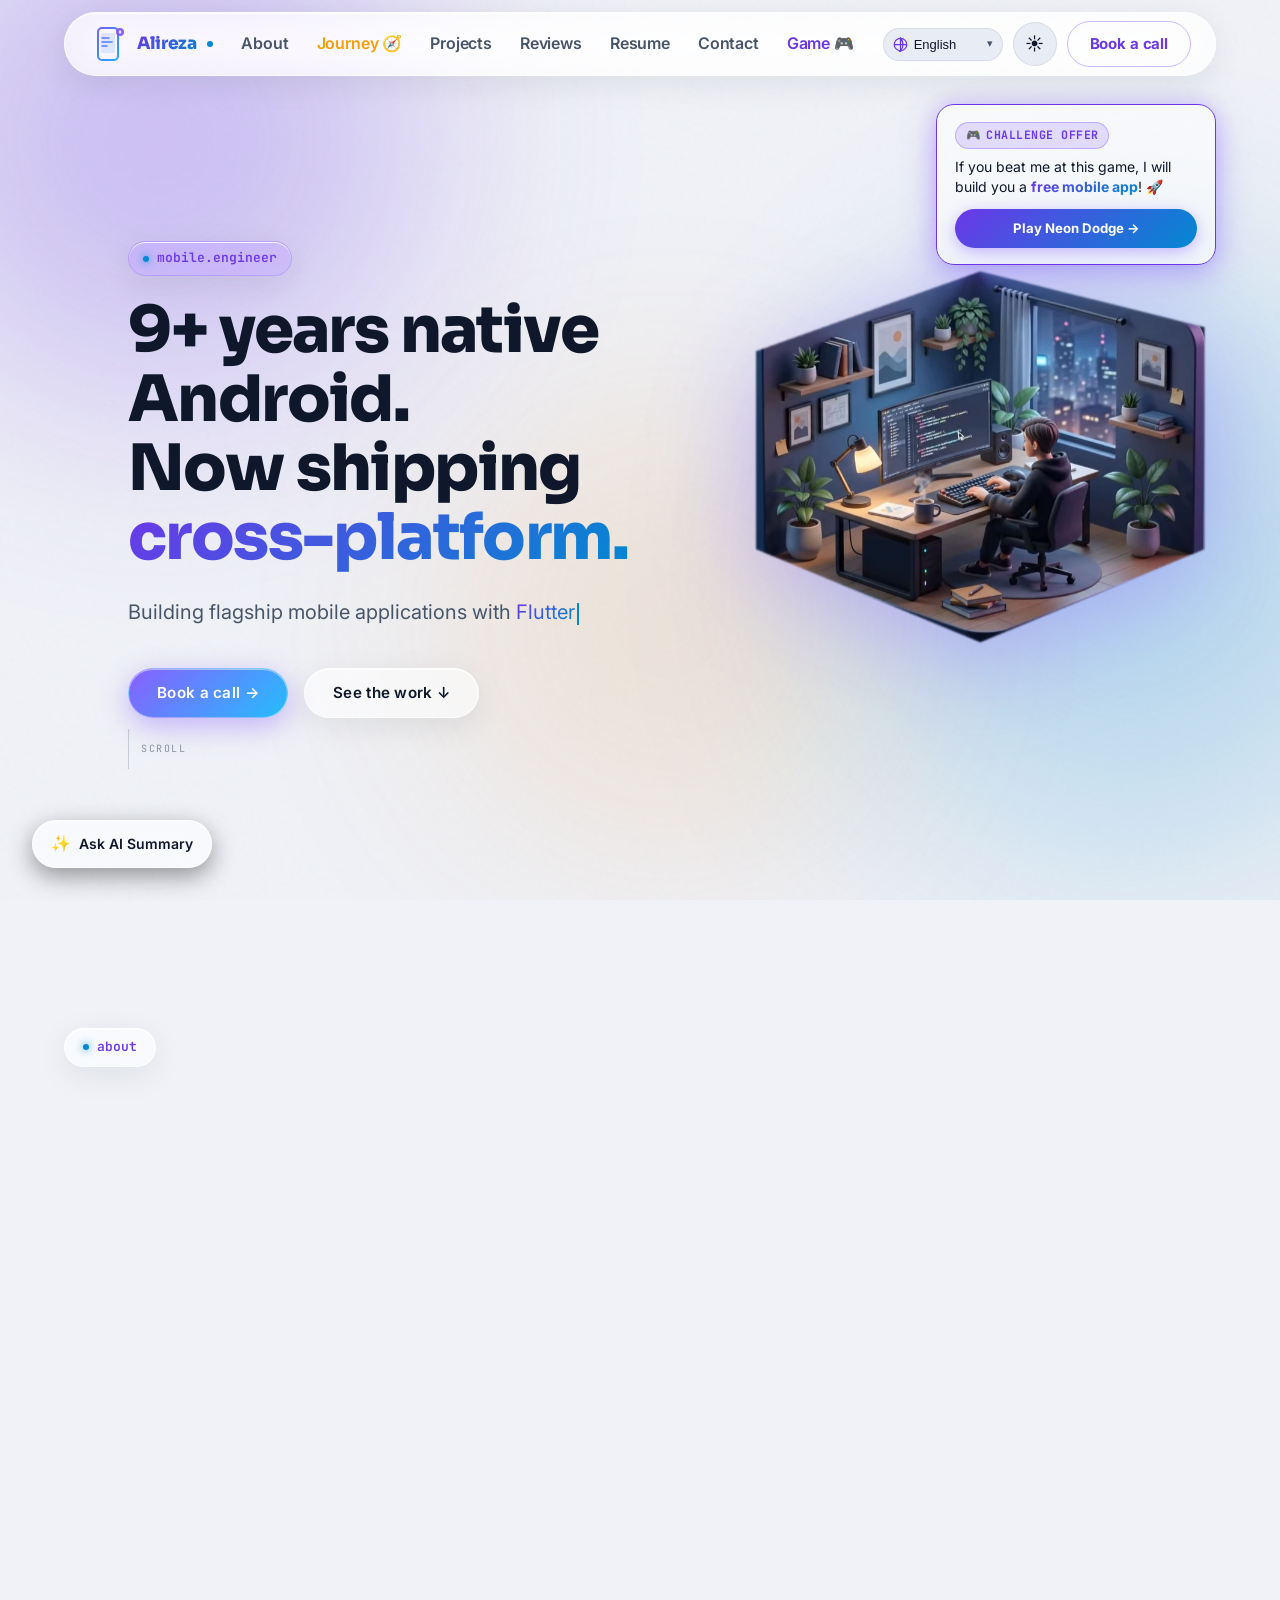
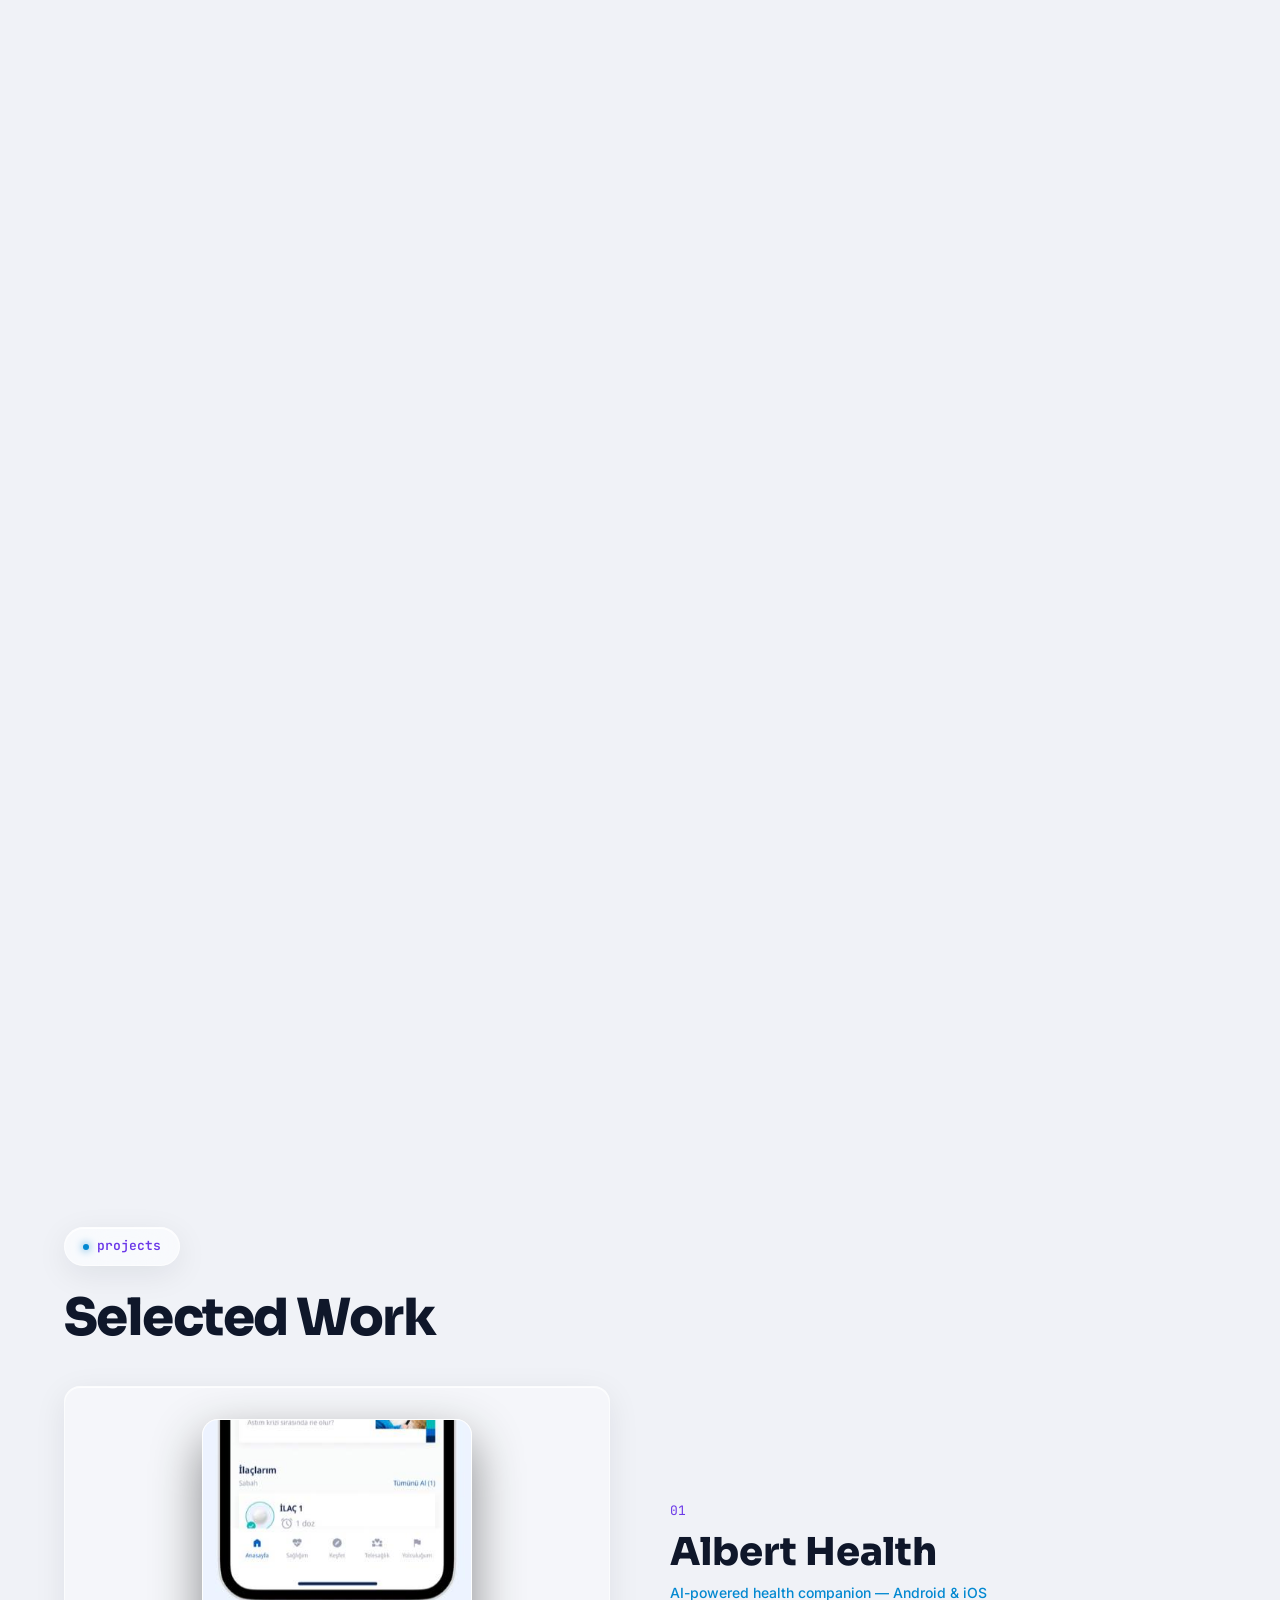
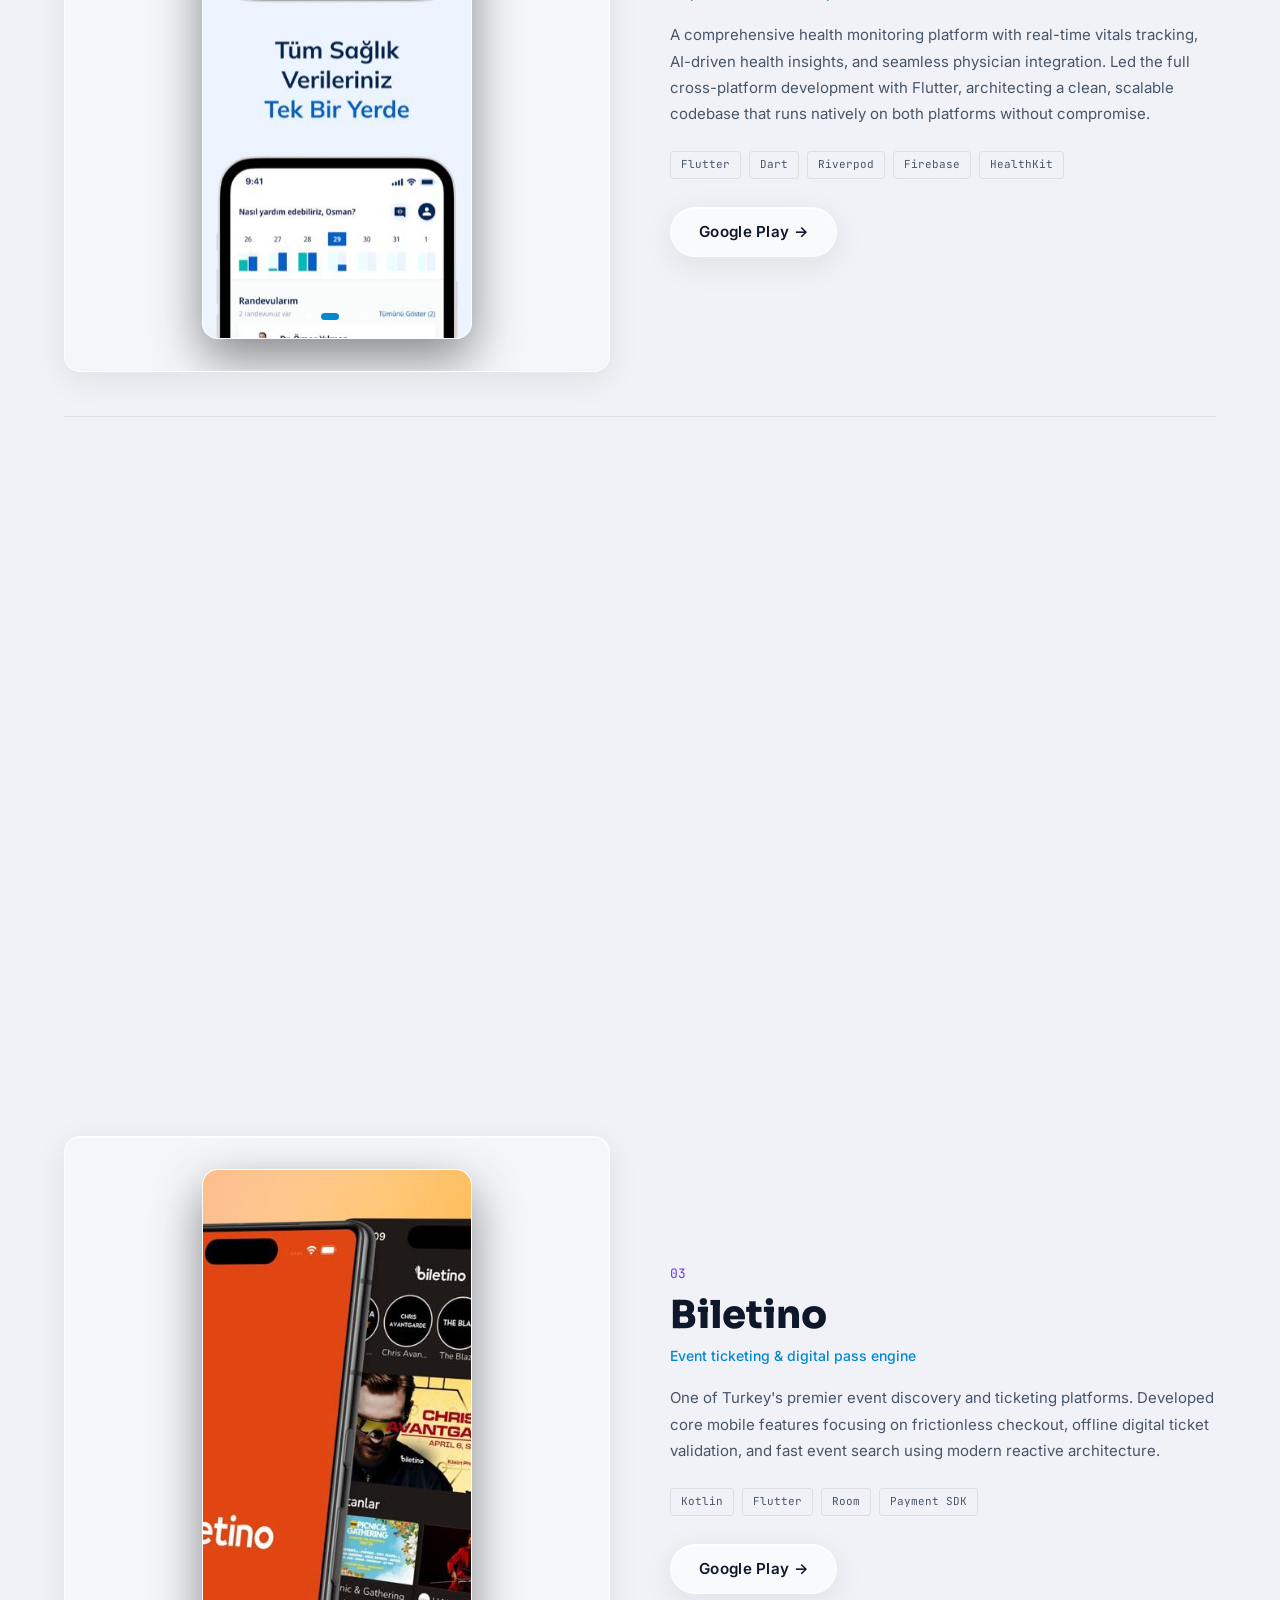
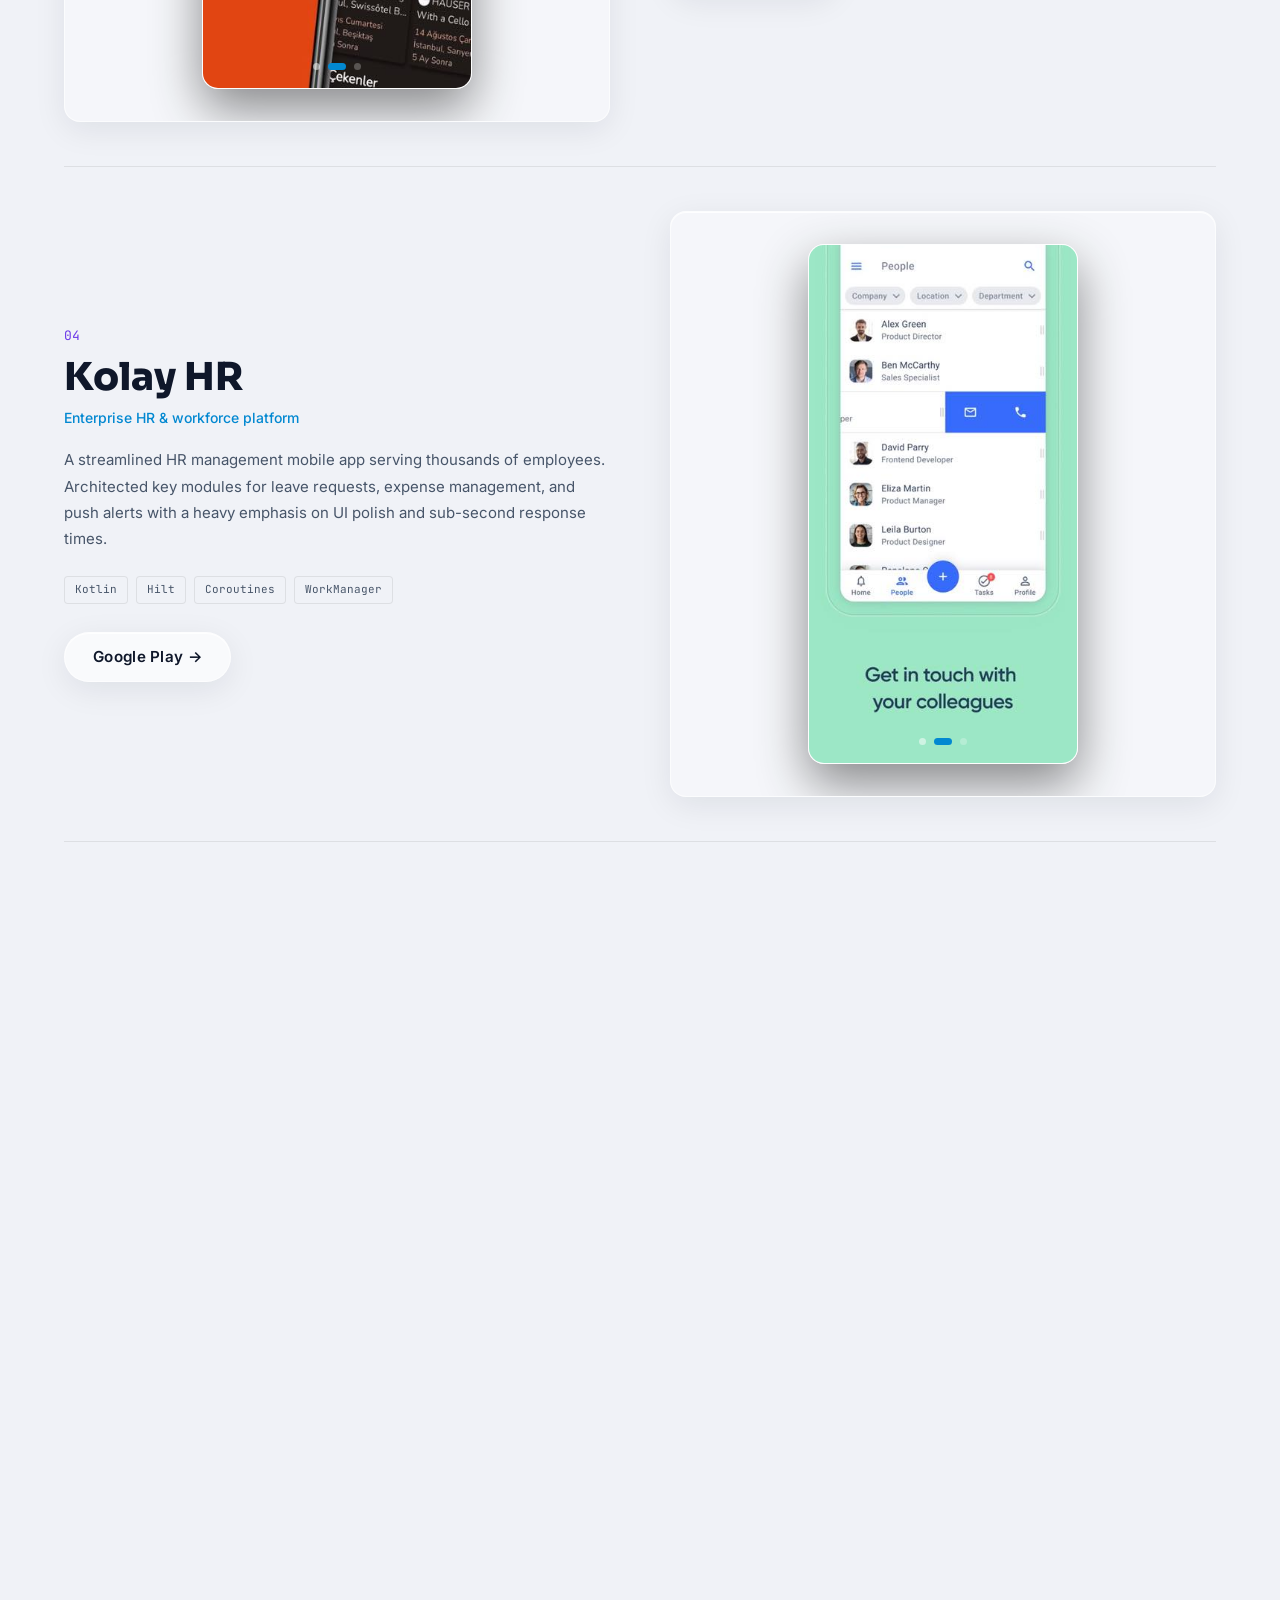
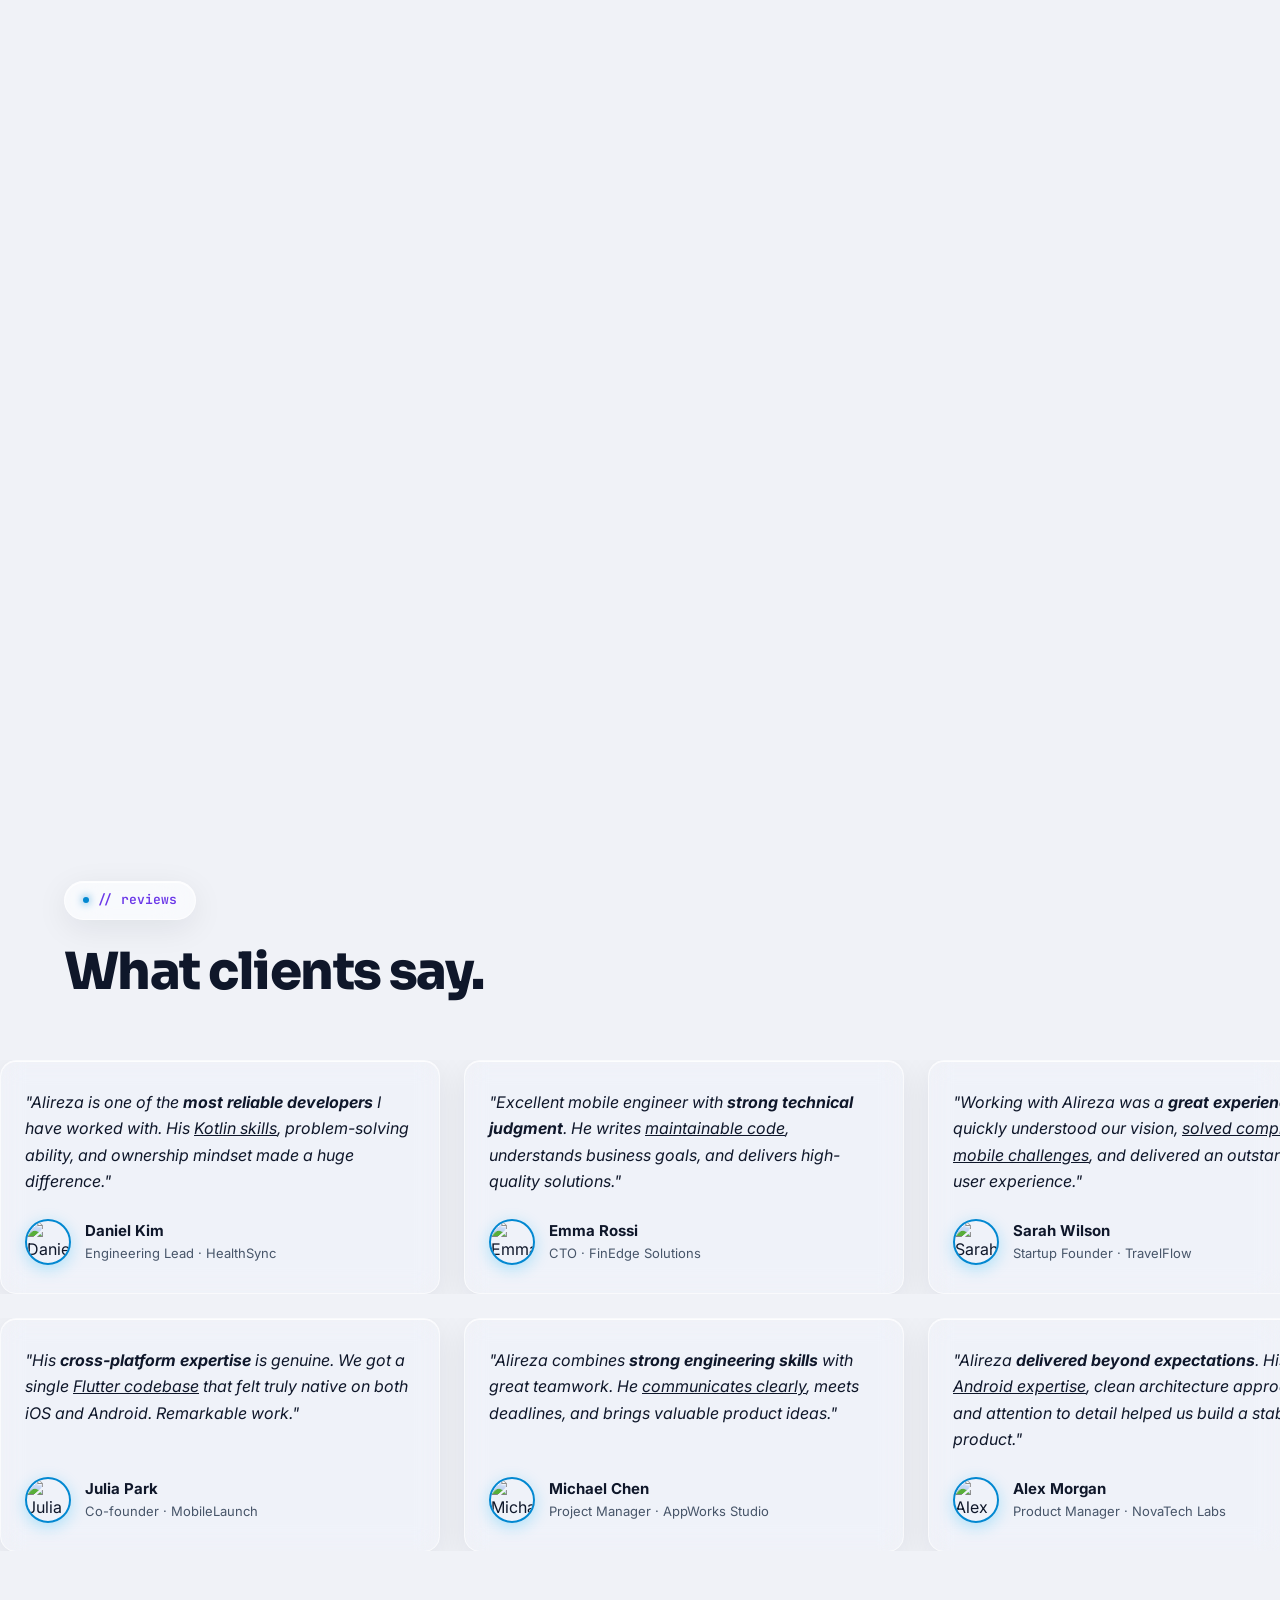
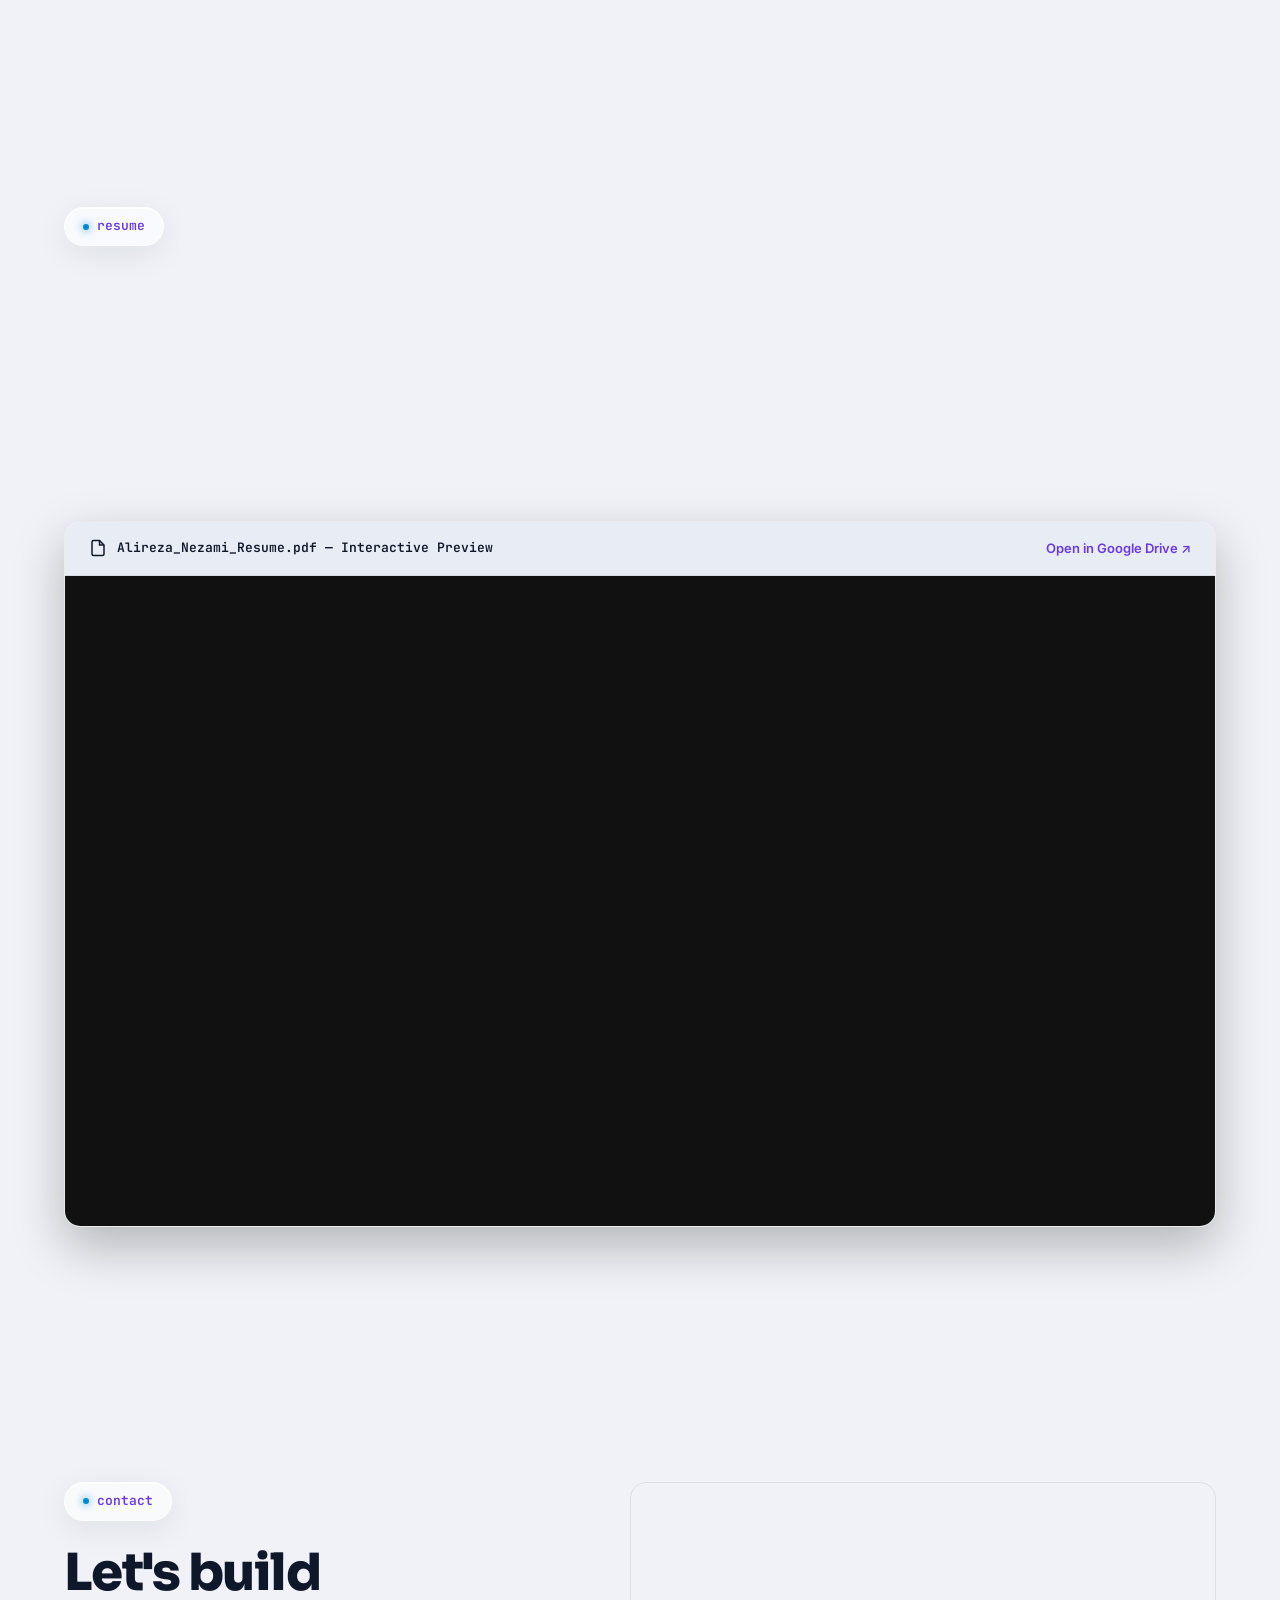
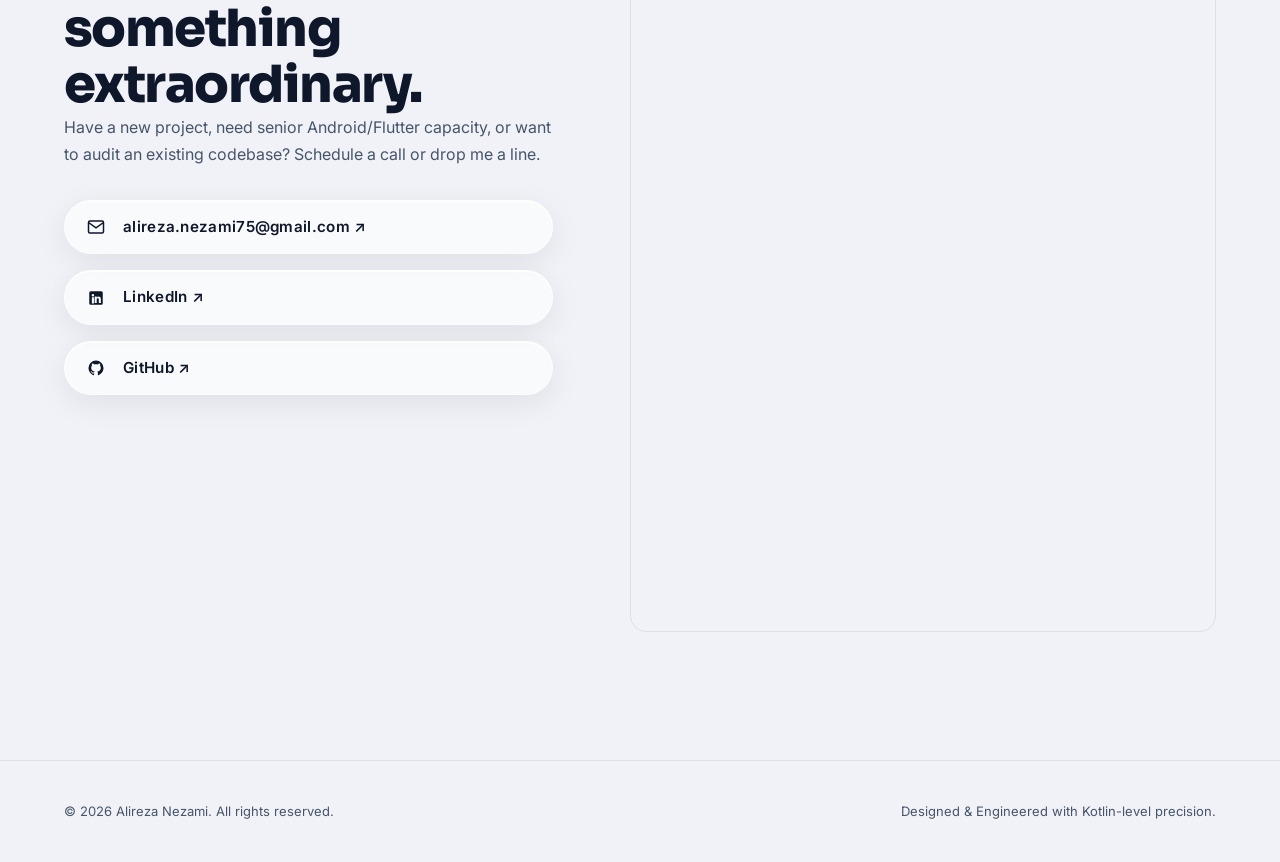
==== commit 28b2cf60: "feat: reshape container into pixel-perfect cloud silhouette using SVG clip-path objectBoundingBox el" ====
--- a/index.html
+++ b/index.html
@@ -112,6 +112,20 @@
 
   <!-- Ripple canvas overlay -->
   <canvas id="ripple-canvas" aria-hidden="true"></canvas>
+
+  <!-- Seamless SVG Cloud Clip-Path Definition -->
+  <svg width="0" height="0" style="position:absolute;pointer-events:none;" aria-hidden="true">
+    <defs>
+      <clipPath id="cloud-clip" clipPathUnits="objectBoundingBox">
+        <ellipse cx="0.5"  cy="0.65"  rx="0.39" ry="0.25"/>
+        <ellipse cx="0.2"  cy="0.5"   rx="0.14" ry="0.233"/>
+        <ellipse cx="0.36" cy="0.367" rx="0.17" ry="0.283"/>
+        <ellipse cx="0.54" cy="0.317" rx="0.18" ry="0.3"/>
+        <ellipse cx="0.71" cy="0.383" rx="0.16" ry="0.267"/>
+        <ellipse cx="0.86" cy="0.517" rx="0.13" ry="0.217"/>
+      </clipPath>
+    </defs>
+  </svg>
 
   <!-- ═══════════════════════ NAV ═══════════════════════ -->
   <nav id="nav" role="navigation" aria-label="Main navigation">
--- a/assets/css/journey.css
+++ b/assets/css/journey.css
@@ -1,7 +1,8 @@
 /**
  * ═══════════════════════════════════════════════════════════════════
- *  THE PATH — Journey CSS Stylesheet
- *  Atmospheric Twilight Sky · Glowing Cloud Path · Organic Nodes
+ *  THE PATH — Journey CSS Stylesheet (v2 - High Performance)
+ *  Fluffy Cloud Nodes · 5-Resource Dropdowns · Owner Access Controls
+ *  GPU Memory Optimization & Week 7+ Razor-Sharp Rendering
  * ═══════════════════════════════════════════════════════════════════
  */
 
@@ -10,60 +11,60 @@
   --twilight-bg-mid: #120D22;
   --twilight-bg-bot: #1A1030;
   
-  --node-completed-glow: rgba(245, 158, 11, 0.45);
-  --node-completed-border: #F59E0B;
-  --node-completed-bg: linear-gradient(135deg, rgba(245, 158, 11, 0.22) 0%, rgba(217, 119, 6, 0.12) 100%);
-  --node-completed-text: #FDE68A;
-
-  --node-current-glow: rgba(56, 189, 248, 0.6);
-  --node-current-border: #38BDF8;
-  --node-current-bg: linear-gradient(135deg, rgba(56, 189, 248, 0.28) 0%, rgba(129, 140, 248, 0.22) 100%);
-  --node-current-text: #BAE6FD;
-
-  --node-future-border: rgba(255, 255, 255, 0.12);
-  --node-future-bg: rgba(255, 255, 255, 0.03);
-  --node-future-text: rgba(255, 255, 255, 0.45);
+  --cloud-completed-glow: rgba(245, 158, 11, 0.5);
+  --cloud-completed-border: #F59E0B;
+  --cloud-completed-bg: #1B1528;
+  --cloud-completed-text: #FDE68A;
+
+  --cloud-current-glow: rgba(56, 189, 248, 0.65);
+  --cloud-current-border: #38BDF8;
+  --cloud-current-bg: #131A33;
+  --cloud-current-text: #BAE6FD;
+
+  --cloud-future-border: rgba(255, 255, 255, 0.14);
+  --cloud-future-bg: #110E21;
+  --cloud-future-text: rgba(255, 255, 255, 0.5);
 
   --path-lit-gradient-start: #F59E0B;
   --path-lit-gradient-end: #38BDF8;
-  --path-unlit-stroke: rgba(255, 255, 255, 0.14);
-}
-
-/* ─── PAGE BACKGROUND ─────────────────────────────────────────── */
+  --path-unlit-stroke: rgba(255, 255, 255, 0.16);
+}
+
+/* ─── PAGE BACKGROUND & SHARP TEXT RENDERING ─────────────────── */
 body.journey-page {
   background: linear-gradient(180deg, var(--twilight-bg-top) 0%, var(--twilight-bg-mid) 45%, var(--twilight-bg-bot) 100%);
   color: var(--text);
   min-height: 100vh;
   overflow-x: hidden;
   position: relative;
-}
-
-/* Twilight atmospheric star dust & nebula particles */
+  -webkit-font-smoothing: antialiased;
+  -moz-osx-font-smoothing: grayscale;
+  text-rendering: optimizeLegibility;
+}
+
+/* Star Dust Atmosphere */
 .journey-stars {
   position: fixed;
   inset: 0;
   pointer-events: none;
   background-image: 
     radial-gradient(1px 1px at 20px 30px, rgba(255, 255, 255, 0.35), transparent),
-    radial-gradient(1.5px 1.5px at 140px 180px, rgba(167, 139, 250, 0.4), transparent),
+    radial-gradient(1.5px 1.5px at 140px 180px, rgba(167, 139, 250, 0.35), transparent),
     radial-gradient(1px 1px at 280px 80px, rgba(56, 189, 248, 0.35), transparent),
-    radial-gradient(2px 2px at 420px 320px, rgba(245, 158, 11, 0.3), transparent),
-    radial-gradient(1px 1px at 600px 220px, rgba(255, 255, 255, 0.25), transparent);
-  background-size: 650px 650px;
-  opacity: 0.65;
+    radial-gradient(2px 2px at 420px 320px, rgba(245, 158, 11, 0.25), transparent);
+  background-size: 600px 600px;
+  opacity: 0.6;
   z-index: 0;
 }
 
-/* ─── STICKY JOURNEY HUD / PROGRESS BAR ───────────────────────── */
+/* ─── STICKY HUD BAR ─────────────────────────────────────────── */
 .journey-sticky-header {
   position: sticky;
   top: 0;
   z-index: 100;
-  background: rgba(8, 10, 20, 0.78);
-  backdrop-filter: blur(16px) saturate(140%);
-  -webkit-backdrop-filter: blur(16px) saturate(140%);
-  border-bottom: 1px solid rgba(255, 255, 255, 0.08);
-  padding: 14px var(--gutter);
+  background: rgba(8, 10, 20, 0.92);
+  border-bottom: 1px solid rgba(255, 255, 255, 0.1);
+  padding: 12px var(--gutter);
   transition: all 0.3s ease;
 }
 
@@ -73,14 +74,14 @@
   display: flex;
   align-items: center;
   justify-content: space-between;
-  gap: 20px;
+  gap: 16px;
   flex-wrap: wrap;
 }
 
 .journey-brand-group {
   display: flex;
   align-items: center;
-  gap: 14px;
+  gap: 12px;
 }
 
 .journey-back-link {
@@ -93,20 +94,21 @@
   text-decoration: none;
   padding: 6px 12px;
   border-radius: var(--radius-sm);
-  background: rgba(255, 255, 255, 0.05);
-  border: 1px solid rgba(255, 255, 255, 0.08);
+  background: rgba(255, 255, 255, 0.06);
+  border: 1px solid rgba(255, 255, 255, 0.1);
   transition: all 0.2s ease;
 }
 .journey-back-link:hover {
   color: #fff;
-  background: rgba(255, 255, 255, 0.1);
+  background: rgba(255, 255, 255, 0.12);
   border-color: var(--flutter);
 }
 
 .journey-hud-stats {
   display: flex;
   align-items: center;
-  gap: 18px;
+  gap: 14px;
+  flex-wrap: wrap;
 }
 
 .journey-progress-badge {
@@ -116,17 +118,17 @@
   font-family: 'JetBrains Mono', monospace;
   font-size: 13px;
   font-weight: 600;
-  color: var(--node-current-text);
-  background: rgba(56, 189, 248, 0.1);
-  border: 1px solid rgba(56, 189, 248, 0.25);
+  color: var(--cloud-current-text);
+  background: rgba(56, 189, 248, 0.12);
+  border: 1px solid rgba(56, 189, 248, 0.3);
   padding: 6px 14px;
   border-radius: 999px;
 }
 
 .journey-progress-bar-wrap {
-  width: 160px;
+  width: 140px;
   height: 6px;
-  background: rgba(255, 255, 255, 0.1);
+  background: rgba(255, 255, 255, 0.12);
   border-radius: 999px;
   overflow: hidden;
 }
@@ -135,13 +137,13 @@
   width: 0%;
   background: linear-gradient(90deg, #F59E0B, #38BDF8);
   border-radius: 999px;
-  transition: width 0.6s cubic-bezier(0.2, 0.8, 0.2, 1);
+  transition: width 0.5s ease;
 }
 
 .journey-week-select {
-  background: rgba(255, 255, 255, 0.06);
+  background: #191428;
   color: var(--text);
-  border: 1px solid rgba(255, 255, 255, 0.14);
+  border: 1px solid rgba(255, 255, 255, 0.18);
   padding: 6px 12px;
   border-radius: var(--radius-sm);
   font-family: 'Inter', sans-serif;
@@ -150,13 +152,37 @@
   outline: none;
 }
 .journey-week-select:focus {
-  border-color: var(--node-current-border);
+  border-color: var(--cloud-current-border);
+}
+
+/* Owner Auth Status Badge */
+.journey-auth-badge {
+  display: inline-flex;
+  align-items: center;
+  gap: 6px;
+  padding: 6px 12px;
+  border-radius: 999px;
+  font-family: 'JetBrains Mono', monospace;
+  font-size: 12px;
+  cursor: pointer;
+  border: 1px solid rgba(255, 255, 255, 0.15);
+  background: rgba(255, 255, 255, 0.05);
+  color: var(--text-muted);
+  transition: all 0.2s ease;
+}
+.journey-auth-badge:hover {
+  background: rgba(255, 255, 255, 0.12);
+}
+.journey-auth-badge.is-owner {
+  background: rgba(245, 158, 11, 0.15);
+  border-color: #F59E0B;
+  color: #FDE68A;
 }
 
 /* ─── HERO HEADER ─────────────────────────────────────────────── */
 .journey-hero-section {
-  max-width: 800px;
-  margin: 60px auto 40px;
+  max-width: 860px;
+  margin: 50px auto 30px;
   text-align: center;
   padding: 0 var(--gutter);
   position: relative;
@@ -172,11 +198,11 @@
   text-transform: uppercase;
   letter-spacing: 0.12em;
   color: #F59E0B;
-  background: rgba(245, 158, 11, 0.1);
-  border: 1px solid rgba(245, 158, 11, 0.25);
+  background: rgba(245, 158, 11, 0.12);
+  border: 1px solid rgba(245, 158, 11, 0.3);
   padding: 6px 14px;
   border-radius: 999px;
-  margin-bottom: 20px;
+  margin-bottom: 18px;
 }
 
 .journey-hero-title {
@@ -184,7 +210,7 @@
   font-size: clamp(2.2rem, 5vw, 3.4rem);
   font-weight: 800;
   line-height: 1.15;
-  margin-bottom: 18px;
+  margin-bottom: 16px;
   background: linear-gradient(135deg, #FFFFFF 30%, #BAE6FD 70%, #FDE68A 100%);
   -webkit-background-clip: text;
   -webkit-text-fill-color: transparent;
@@ -194,18 +220,48 @@
   color: var(--text-muted);
   font-size: clamp(1rem, 2vw, 1.15rem);
   line-height: 1.65;
-  max-width: 640px;
-  margin: 0 auto 30px;
-}
-
-/* ─── LEGEND ─────────────────────────────────────────────────── */
+  max-width: 680px;
+  margin: 0 auto 26px;
+}
+
+/* View Controls & Week Filters */
+.journey-view-controls {
+  display: flex;
+  align-items: center;
+  justify-content: center;
+  gap: 12px;
+  margin-bottom: 34px;
+  flex-wrap: wrap;
+}
+.btn-view-toggle {
+  font-family: 'JetBrains Mono', monospace;
+  font-size: 12px;
+  padding: 7px 14px;
+  border-radius: 999px;
+  background: rgba(255, 255, 255, 0.05);
+  border: 1px solid rgba(255, 255, 255, 0.12);
+  color: var(--text-muted);
+  cursor: pointer;
+  transition: all 0.2s ease;
+}
+.btn-view-toggle:hover {
+  background: rgba(255, 255, 255, 0.12);
+  color: #fff;
+}
+.btn-view-toggle.active {
+  background: rgba(56, 189, 248, 0.15);
+  border-color: #38BDF8;
+  color: #BAE6FD;
+}
+
+/* Legend */
 .journey-legend {
   display: flex;
   align-items: center;
   justify-content: center;
-  gap: 24px;
+  gap: 22px;
   flex-wrap: wrap;
-  margin-bottom: 50px;
+  margin-bottom: 40px;
 }
 .legend-item {
   display: flex;
@@ -242,13 +298,13 @@
 /* ─── THE WINDING PATH CONTAINER ──────────────────────────────── */
 .journey-track-container {
   position: relative;
-  max-width: 960px;
+  max-width: 1040px;
   margin: 0 auto 120px;
   padding: 20px var(--gutter) 80px;
   z-index: 1;
 }
 
-/* SVG Background Overlay */
+/* SVG Path Overlay */
 .journey-svg-overlay {
   position: absolute;
   top: 0;
@@ -258,15 +314,17 @@
   pointer-events: none;
   z-index: 1;
   overflow: visible;
+  shape-rendering: geometricPrecision;
 }
 
 .journey-svg-path-lit {
   fill: none;
   stroke: url(#journeyLitGradient);
-  stroke-width: 4.5px;
+  stroke-width: 5px;
   stroke-linecap: round;
   stroke-linejoin: round;
-  filter: drop-shadow(0 0 8px rgba(56, 189, 248, 0.55)) drop-shadow(0 0 16px rgba(245, 158, 11, 0.35));
+  filter: drop-shadow(0 0 10px rgba(56, 189, 248, 0.6)) drop-shadow(0 0 20px rgba(245, 158, 11, 0.4));
+  vector-effect: non-scaling-stroke;
 }
 
 .journey-svg-path-unlit {
@@ -275,27 +333,34 @@
   stroke-width: 2.5px;
   stroke-dasharray: 6 6;
   stroke-linecap: round;
-}
-
-/* ─── WEEK GROUP & SECTION HEADERS ────────────────────────────── */
+  vector-effect: non-scaling-stroke;
+}
+
+/* ─── WEEK GROUP & PERFORMANCE OPTIMIZATION ──────────────────── */
 .journey-week-group {
   position: relative;
-  margin-bottom: 70px;
+  margin-bottom: 60px;
   z-index: 2;
+  content-visibility: auto;
+  contain-intrinsic-size: 0 450px;
 }
 
 .journey-week-header {
   display: flex;
   align-items: center;
   justify-content: space-between;
-  background: rgba(18, 13, 34, 0.7);
-  border: 1px solid rgba(255, 255, 255, 0.08);
-  backdrop-filter: blur(12px);
-  -webkit-backdrop-filter: blur(12px);
+  background: #140E24;
+  border: 1px solid rgba(255, 255, 255, 0.12);
   border-radius: var(--radius);
   padding: 16px 24px;
-  margin-bottom: 40px;
-  box-shadow: 0 8px 30px rgba(0, 0, 0, 0.3);
+  margin-bottom: 36px;
+  box-shadow: 0 8px 25px rgba(0, 0, 0, 0.4);
+  cursor: pointer;
+  user-select: none;
+  transition: border-color 0.2s ease;
+}
+.journey-week-header:hover {
+  border-color: rgba(255, 255, 255, 0.25);
 }
 
 .journey-week-title {
@@ -313,20 +378,38 @@
   font-size: 0.95rem;
 }
 
+.journey-week-controls {
+  display: flex;
+  align-items: center;
+  gap: 12px;
+}
+
 .journey-week-badge {
   font-family: 'JetBrains Mono', monospace;
   font-size: 11px;
   color: var(--text-muted);
-  background: rgba(255, 255, 255, 0.06);
+  background: rgba(255, 255, 255, 0.08);
   padding: 4px 10px;
   border-radius: 999px;
 }
 
+.journey-week-toggle-icon {
+  color: var(--text-muted);
+  font-size: 14px;
+  transition: transform 0.25s ease;
+}
+.journey-week-group.collapsed .journey-week-toggle-icon {
+  transform: rotate(-90deg);
+}
+.journey-week-group.collapsed .journey-nodes-list {
+  display: none;
+}
+
 /* ─── NODES WRAPPER ───────────────────────────────────────────── */
 .journey-nodes-list {
   display: flex;
   flex-direction: column;
-  gap: 46px;
+  gap: 52px;
   position: relative;
   z-index: 2;
 }
@@ -338,113 +421,144 @@
   width: 100%;
 }
 
-/* Alternating Horizontal Winding Alignment */
 .journey-node-row.pos-left {
   justify-content: flex-start;
-  padding-left: clamp(20px, 12vw, 140px);
+  padding-left: clamp(15px, 8vw, 100px);
 }
 .journey-node-row.pos-center {
   justify-content: center;
 }
 .journey-node-row.pos-right {
   justify-content: flex-end;
-  padding-right: clamp(20px, 12vw, 140px);
-}
-
-/* ─── NODE ELEMENT (Organic Cloud Shape) ───────────────────────── */
-.journey-node-card {
-  position: relative;
-  display: flex;
-  align-items: center;
-  gap: 16px;
-  padding: 16px 22px;
-  min-width: 270px;
-  max-width: 380px;
+  padding-right: clamp(15px, 8vw, 100px);
+}
+
+/* ─── UNIVERSAL CLOUD CONTAINER UTILITY (.cloud-block / .shape-cloud) ─ */
+.cloud-block,
+.shape-cloud {
+  position: relative;
+  width: 100%;
+  min-width: 300px;
+  max-width: 440px;
+  aspect-ratio: 5 / 3;
+  clip-path: url(#cloud-clip);
+  padding: 26% 18% 16% 18%;   /* top right bottom left — keeps text clear of every lobe */
+  box-sizing: border-box;
+  background: var(--cloud-bg, #160F28);
+  display: flex;
+  flex-direction: column;
+  align-items: center;
+  justify-content: center;
+  filter: drop-shadow(0 14px 25px var(--cloud-shadow, rgba(0, 0, 0, 0.4)));
+  margin: 20px auto;
+  transition: transform 0.3s cubic-bezier(0.2, 0.8, 0.2, 1), filter 0.3s ease;
+  user-select: none;
   cursor: pointer;
-  user-select: none;
-  outline: none;
-  transition: transform 0.28s cubic-bezier(0.2, 0.8, 0.2, 1), box-shadow 0.28s ease, border-color 0.28s ease;
-  z-index: 3;
-}
-
-/* Organic irregular cloud silhouette variation */
-.journey-node-card.shape-0 { border-radius: 46% 54% 58% 42% / 52% 48% 52% 48%; }
-.journey-node-card.shape-1 { border-radius: 54% 46% 44% 56% / 48% 52% 48% 52%; }
-.journey-node-card.shape-2 { border-radius: 42% 58% 50% 50% / 56% 44% 56% 44%; }
-.journey-node-card.shape-3 { border-radius: 50% 50% 58% 42% / 45% 55% 45% 55%; }
-.journey-node-card.shape-4 { border-radius: 48% 52% 46% 54% / 54% 46% 54% 46%; }
-.journey-node-card.shape-5 { border-radius: 56% 44% 52% 48% / 46% 54% 46% 54%; }
-.journey-node-card.shape-6 { border-radius: 44% 56% 48% 52% / 50% 50% 50% 50%; }
-
-/* STATE: COMPLETED */
+}
+
+/* Scaled duplicate ::before for crisp cloud-shaped outline border */
+.cloud-block::before,
+.shape-cloud::before {
+  content: "";
+  position: absolute;
+  inset: 0;
+  clip-path: url(#cloud-clip);
+  background: var(--cloud-border, rgba(255, 255, 255, 0.14));
+  transform: scale(1.03);
+  z-index: -1;
+  pointer-events: none;
+  transition: background 0.3s ease, transform 0.3s ease;
+}
+
+/* Content container */
+.cloud-content {
+  position: relative;
+  z-index: 2;
+  width: 100%;
+  height: 100%;
+  display: flex;
+  flex-direction: column;
+  justify-content: center;
+  align-items: center;
+  gap: 6px;
+  text-align: center;
+}
+
+/* Hover floating effect */
+.cloud-block:hover,
+.shape-cloud:hover {
+  transform: translateY(-6px);
+}
+
+/* ── STATE: COMPLETED (Glowing Warm Amber Cloud) ─────────────── */
+.cloud-block.state-completed,
 .journey-node-card.state-completed {
-  background: var(--node-completed-bg);
-  border: 1.5px solid var(--node-completed-border);
-  box-shadow: 0 0 25px var(--node-completed-glow), inset 0 0 15px rgba(245, 158, 11, 0.15);
-  backdrop-filter: blur(14px);
-  -webkit-backdrop-filter: blur(14px);
-}
-.journey-node-card.state-completed:hover,
-.journey-node-card.state-completed:focus-visible {
-  transform: translateY(-4px) scale(1.03);
-  box-shadow: 0 0 35px rgba(245, 158, 11, 0.7), inset 0 0 20px rgba(245, 158, 11, 0.25);
-  border-color: #FDE68A;
-}
-
-/* STATE: CURRENT (TODAY) — Bespoke Pulse Animation */
+  --cloud-bg: #1F162A;
+  --cloud-border: #F59E0B;
+  --cloud-shadow: rgba(245, 158, 11, 0.4);
+  background: var(--cloud-bg);
+  filter: drop-shadow(0 0 2px var(--cloud-border)) drop-shadow(0 14px 28px var(--cloud-shadow));
+}
+.cloud-block.state-completed:hover {
+  filter: drop-shadow(0 0 4px #FDE68A) drop-shadow(0 18px 36px rgba(245, 158, 11, 0.65));
+}
+
+/* ── STATE: CURRENT (TODAY) — Active Breathing Pulse Cloud ───── */
+.cloud-block.state-current,
 .journey-node-card.state-current {
-  background: var(--node-current-bg);
-  border: 2px solid var(--node-current-border);
-  box-shadow: 0 0 30px var(--node-current-glow), inset 0 0 20px rgba(56, 189, 248, 0.2);
-  backdrop-filter: blur(16px);
-  -webkit-backdrop-filter: blur(16px);
-  animation: current-node-breathing 2.8s ease-in-out infinite;
-}
-.journey-node-card.state-current:hover,
-.journey-node-card.state-current:focus-visible {
-  transform: translateY(-4px) scale(1.04);
-}
-
-@keyframes current-node-breathing {
+  --cloud-bg: #131B38;
+  --cloud-border: #38BDF8;
+  --cloud-shadow: rgba(56, 189, 248, 0.5);
+  background: var(--cloud-bg);
+  animation: cloud-floating-pulse 2.8s ease-in-out infinite;
+}
+
+@keyframes cloud-floating-pulse {
   0%, 100% {
-    box-shadow: 0 0 22px rgba(56, 189, 248, 0.45), 0 0 45px rgba(129, 140, 248, 0.25), inset 0 0 15px rgba(56, 189, 248, 0.15);
-    border-color: #38BDF8;
+    filter: drop-shadow(0 0 2px #38BDF8) drop-shadow(0 12px 24px rgba(56, 189, 248, 0.45));
+    --cloud-border: #38BDF8;
   }
   50% {
-    box-shadow: 0 0 40px rgba(56, 189, 248, 0.85), 0 0 70px rgba(192, 132, 252, 0.5), inset 0 0 25px rgba(56, 189, 248, 0.35);
-    border-color: #BAE6FD;
+    filter: drop-shadow(0 0 4px #BAE6FD) drop-shadow(0 18px 36px rgba(56, 189, 248, 0.8));
+    --cloud-border: #BAE6FD;
   }
 }
 
-/* STATE: FUTURE */
+/* ── STATE: FUTURE (Pale Unlit Cloud) ────────────────────────── */
+.cloud-block.state-future,
 .journey-node-card.state-future {
-  background: var(--node-future-bg);
-  border: 1px dashed var(--node-future-border);
-  box-shadow: none;
-  opacity: 0.75;
-  backdrop-filter: blur(8px);
-  -webkit-backdrop-filter: blur(8px);
-}
-.journey-node-card.state-future:hover,
-.journey-node-card.state-future:focus-visible {
+  --cloud-bg: #100D20;
+  --cloud-border: rgba(255, 255, 255, 0.16);
+  --cloud-shadow: rgba(0, 0, 0, 0.3);
+  background: var(--cloud-bg);
+  opacity: 0.85;
+  filter: drop-shadow(0 0 1px var(--cloud-border)) drop-shadow(0 8px 18px var(--cloud-shadow));
+}
+.cloud-block.state-future:hover {
   opacity: 1;
-  border-color: rgba(255, 255, 255, 0.3);
-  transform: translateY(-2px);
-  box-shadow: 0 6px 20px rgba(0, 0, 0, 0.25);
-}
-
-/* ─── NODE CONTENT ELEMENTS ───────────────────────────────────── */
+  --cloud-border: rgba(255, 255, 255, 0.35);
+}
+
+/* ─── NODE HEADER & CONTENT ───────────────────────────────────── */
+.node-top-row {
+  display: flex;
+  align-items: center;
+  justify-content: center;
+  gap: 8px;
+  width: 100%;
+}
+
 .node-icon-badge {
-  width: 38px;
-  height: 38px;
+  width: 28px;
+  height: 28px;
   border-radius: 50%;
   display: flex;
   align-items: center;
   justify-content: center;
   flex-shrink: 0;
-  font-size: 16px;
+  font-size: 13px;
   background: rgba(255, 255, 255, 0.08);
-  border: 1px solid rgba(255, 255, 255, 0.12);
+  border: 1px solid rgba(255, 255, 255, 0.14);
 }
 .state-completed .node-icon-badge {
   background: rgba(245, 158, 11, 0.25);
@@ -457,86 +571,167 @@
   color: #BAE6FD;
 }
 
-.node-body {
-  flex: 1;
-  min-width: 0;
-}
-
-.node-meta {
-  display: flex;
-  align-items: center;
-  gap: 8px;
-  margin-bottom: 4px;
-}
 .node-day-tag {
   font-family: 'JetBrains Mono', monospace;
   font-size: 11px;
-  font-weight: 600;
+  font-weight: 700;
   color: var(--text-muted);
 }
 .state-completed .node-day-tag { color: #F59E0B; }
-.state-current .node-day-tag { color: #38BDF8; font-weight: 700; }
+.state-current .node-day-tag { color: #38BDF8; }
 
 .node-date-tag {
   font-family: 'JetBrains Mono', monospace;
   font-size: 10px;
-  color: rgba(255, 255, 255, 0.4);
+  color: rgba(255, 255, 255, 0.45);
 }
 
 .node-title {
-  font-size: 14px;
-  font-weight: 600;
+  font-family: 'Sora', sans-serif;
+  font-size: 13.5px;
+  font-weight: 700;
   color: #FFFFFF;
-  line-height: 1.35;
+  line-height: 1.25;
+  display: -webkit-box;
+  -webkit-line-clamp: 2;
+  -webkit-box-orient: vertical;
+  overflow: hidden;
+  max-width: 90%;
+  margin: 0 auto;
+}
+.state-future .node-title {
+  color: rgba(255, 255, 255, 0.85);
+}
+
+.node-deliverable-chip {
+  display: inline-flex;
+  align-items: center;
+  gap: 5px;
+  font-family: 'JetBrains Mono', monospace;
+  font-size: 10px;
+  color: #C084FC;
+  background: rgba(192, 132, 252, 0.12);
+  border: 1px solid rgba(192, 132, 252, 0.25);
+  padding: 3px 8px;
+  border-radius: 5px;
+  max-width: 90%;
   white-space: nowrap;
   overflow: hidden;
   text-overflow: ellipsis;
 }
-.state-future .node-title {
-  color: rgba(255, 255, 255, 0.7);
-}
-
-.node-deliverable-chip {
+
+/* ─── 5-RESOURCE DROPDOWN ACCORDION ON CLOUD CARDS ───────────── */
+.node-resources-dropdown-wrap {
+  margin-top: 2px;
+  width: 100%;
+}
+
+.top-pick-pill {
   display: inline-flex;
   align-items: center;
-  gap: 4px;
+  justify-content: center;
+  gap: 6px;
+  padding: 3px 10px;
+  border-radius: 5px;
+  background: rgba(245, 158, 11, 0.15);
+  border: 1px solid rgba(245, 158, 11, 0.35);
+  font-size: 10.5px;
+  color: #FDE68A;
+  text-decoration: none;
+  max-width: 90%;
+  transition: all 0.2s ease;
+}
+.top-pick-pill:hover {
+  background: rgba(245, 158, 11, 0.28);
+  border-color: #F59E0B;
+}
+.top-pick-badge {
+  font-family: 'JetBrains Mono', monospace;
+  font-size: 9px;
+  font-weight: 700;
+  color: #F59E0B;
+  background: rgba(0, 0, 0, 0.4);
+  padding: 1px 4px;
+  border-radius: 3px;
+}
+
+.btn-resources-dropdown-toggle {
+  display: flex;
+  align-items: center;
+  justify-content: space-between;
+  width: 100%;
+  background: none;
+  border: none;
+  padding: 6px 4px 0;
+  font-family: 'JetBrains Mono', monospace;
+  font-size: 11px;
+  color: var(--text-muted);
+  cursor: pointer;
+  transition: color 0.2s ease;
+}
+.btn-resources-dropdown-toggle:hover {
+  color: #BAE6FD;
+}
+
+.node-resources-dropdown-list {
+  display: none;
+  flex-direction: column;
+  gap: 6px;
+  margin-top: 8px;
+  padding: 8px;
+  background: rgba(0, 0, 0, 0.35);
+  border-radius: 8px;
+  border: 1px solid rgba(255, 255, 255, 0.08);
+}
+.node-resources-dropdown-list.open {
+  display: flex;
+}
+
+.node-dropdown-link {
+  display: flex;
+  align-items: center;
+  justify-content: space-between;
+  gap: 6px;
+  padding: 5px 8px;
+  border-radius: 4px;
+  font-size: 11.5px;
+  color: #BAE6FD;
+  text-decoration: none;
+  transition: background 0.15s ease;
+}
+.node-dropdown-link:hover {
+  background: rgba(56, 189, 248, 0.15);
+  color: #fff;
+}
+.node-domain-tag {
   font-family: 'JetBrains Mono', monospace;
   font-size: 10px;
-  color: #A78BFA;
-  background: rgba(167, 139, 250, 0.12);
-  padding: 2px 7px;
-  border-radius: 4px;
-  margin-top: 5px;
-  max-width: 100%;
-  overflow: hidden;
-  text-overflow: ellipsis;
-  white-space: nowrap;
+  color: var(--text-muted);
 }
 
 /* ─── MILESTONE CALLOUT BADGE ─────────────────────────────────── */
 .node-milestone-flag {
   position: absolute;
-  top: -12px;
-  inset-inline-end: 14px;
+  top: -14px;
+  inset-inline-end: 18px;
   background: linear-gradient(135deg, #7F52FF, #13B9FD);
   color: #FFFFFF;
   font-family: 'JetBrains Mono', monospace;
   font-size: 10px;
   font-weight: 700;
-  padding: 3px 10px;
+  padding: 4px 12px;
   border-radius: 999px;
-  box-shadow: 0 4px 12px rgba(127, 82, 255, 0.4);
+  box-shadow: 0 4px 15px rgba(127, 82, 255, 0.5);
   letter-spacing: 0.05em;
   text-transform: uppercase;
-}
-
-/* ─── DETAIL MODAL ────────────────────────────────────────────── */
+  z-index: 5;
+}
+
+/* ─── DETAIL MODAL & OWNER PASSCODE MODAL ─────────────────────── */
 .journey-modal-backdrop {
   position: fixed;
   inset: 0;
-  background: rgba(4, 6, 14, 0.75);
-  backdrop-filter: blur(12px);
-  -webkit-backdrop-filter: blur(12px);
+  background: rgba(4, 6, 14, 0.85);
   z-index: 1000;
   display: flex;
   align-items: center;
@@ -552,11 +747,11 @@
 }
 
 .journey-modal-card {
-  background: rgba(18, 14, 34, 0.95);
-  border: 1px solid rgba(255, 255, 255, 0.15);
-  box-shadow: 0 25px 60px rgba(0, 0, 0, 0.6), 0 0 40px rgba(127, 82, 255, 0.25);
+  background: #140E24;
+  border: 1px solid rgba(255, 255, 255, 0.18);
+  box-shadow: 0 25px 70px rgba(0, 0, 0, 0.7), 0 0 40px rgba(127, 82, 255, 0.25);
   border-radius: var(--radius);
-  max-width: 580px;
+  max-width: 620px;
   width: 100%;
   max-height: 90vh;
   overflow-y: auto;
@@ -577,7 +772,7 @@
   height: 32px;
   border-radius: 50%;
   background: rgba(255, 255, 255, 0.08);
-  border: 1px solid rgba(255, 255, 255, 0.12);
+  border: 1px solid rgba(255, 255, 255, 0.14);
   color: var(--text-muted);
   font-size: 18px;
   display: flex;
@@ -587,7 +782,7 @@
   transition: all 0.2s ease;
 }
 .modal-close-btn:hover {
-  background: rgba(255, 255, 255, 0.18);
+  background: rgba(255, 255, 255, 0.2);
   color: #fff;
 }
 
@@ -611,7 +806,7 @@
 .modal-desc {
   font-size: 15px;
   line-height: 1.65;
-  color: rgba(255, 255, 255, 0.85);
+  color: rgba(255, 255, 255, 0.88);
   margin-bottom: 24px;
 }
 
@@ -637,21 +832,26 @@
   padding: 10px 14px;
   border-radius: var(--radius-sm);
   background: rgba(255, 255, 255, 0.04);
-  border: 1px solid rgba(255, 255, 255, 0.08);
+  border: 1px solid rgba(255, 255, 255, 0.1);
   color: #BAE6FD;
   font-size: 13px;
   text-decoration: none;
   transition: all 0.2s ease;
 }
+.modal-resource-link.top-pick {
+  background: rgba(245, 158, 11, 0.12);
+  border-color: #F59E0B;
+  color: #FDE68A;
+}
 .modal-resource-link:hover {
-  background: rgba(56, 189, 248, 0.12);
+  background: rgba(56, 189, 248, 0.15);
   border-color: #38BDF8;
   color: #FFFFFF;
 }
 
 .modal-deliverable-box {
-  background: rgba(127, 82, 255, 0.1);
-  border: 1px solid rgba(127, 82, 255, 0.25);
+  background: rgba(127, 82, 255, 0.12);
+  border: 1px solid rgba(127, 82, 255, 0.3);
   border-radius: var(--radius-sm);
   padding: 12px 16px;
   margin-bottom: 26px;
@@ -665,11 +865,10 @@
   justify-content: space-between;
   gap: 14px;
   padding-top: 18px;
-  border-top: 1px solid rgba(255, 255, 255, 0.08);
+  border-top: 1px solid rgba(255, 255, 255, 0.1);
   flex-wrap: wrap;
 }
 
-/* Toggle Completion Button */
 .btn-toggle-complete {
   display: inline-flex;
   align-items: center;
@@ -702,18 +901,47 @@
   color: #FFFFFF;
 }
 
+/* Owner Passcode Input Group */
+.owner-passcode-input {
+  width: 100%;
+  background: #0B0818;
+  border: 1px solid rgba(255, 255, 255, 0.18);
+  border-radius: var(--radius-sm);
+  padding: 10px 14px;
+  color: #fff;
+  font-family: 'JetBrains Mono', monospace;
+  font-size: 14px;
+  margin-bottom: 16px;
+  outline: none;
+}
+.owner-passcode-input:focus {
+  border-color: #F59E0B;
+}
+
+/* ─── REDUCED MOTION PREFERENCES ─────────────────────────────── */
+@media (prefers-reduced-motion: reduce) {
+  .journey-node-card.state-current,
+  .legend-dot.current {
+    animation: none !important;
+  }
+  .journey-node-card {
+    transition: none !important;
+  }
+}
+
 /* ─── EMBEDDED LANDING WIDGET STYLING ─────────────────────────── */
 #journey-widget-section {
-  padding: var(--section-pad) var(--gutter);
+  padding: 60px var(--gutter);
   max-width: var(--container);
   margin: 0 auto;
   position: relative;
+  z-index: 2;
 }
 
 .journey-widget-card {
-  background: linear-gradient(135deg, rgba(18, 13, 34, 0.85) 0%, rgba(8, 10, 20, 0.9) 100%);
-  border: 1px solid rgba(255, 255, 255, 0.1);
-  box-shadow: 0 20px 50px rgba(0, 0, 0, 0.4), 0 0 30px rgba(127, 82, 255, 0.15);
+  background: linear-gradient(135deg, rgba(20, 14, 36, 0.9) 0%, rgba(10, 12, 24, 0.95) 100%);
+  border: 1px solid rgba(255, 255, 255, 0.12);
+  box-shadow: 0 20px 50px rgba(0, 0, 0, 0.4), 0 0 35px rgba(127, 82, 255, 0.15);
   border-radius: var(--radius);
   padding: clamp(28px, 4vw, 42px);
   position: relative;
@@ -739,46 +967,50 @@
 .journey-widget-title-group p {
   color: var(--text-muted);
   font-size: 14px;
+  max-width: 600px;
+  line-height: 1.5;
 }
 
 .journey-widget-window-grid {
   display: grid;
-  grid-template-columns: repeat(auto-fit, minmax(220px, 1fr));
-  gap: 16px;
-  margin-bottom: 30px;
+  grid-template-columns: repeat(auto-fit, minmax(280px, 1fr));
+  gap: 20px;
   position: relative;
 }
 
 .widget-node-card {
-  background: rgba(255, 255, 255, 0.03);
-  border: 1px solid rgba(255, 255, 255, 0.08);
-  border-radius: var(--radius-sm);
-  padding: 18px;
+  text-decoration: none;
   cursor: pointer;
-  transition: all 0.25s ease;
-  position: relative;
-}
+  position: relative;
+}
+
 .widget-node-card.state-completed {
-  border-color: rgba(245, 158, 11, 0.4);
-  background: rgba(245, 158, 11, 0.08);
+  --cloud-bg: #1F162A;
+  --cloud-border: #F59E0B;
+  --cloud-shadow: rgba(245, 158, 11, 0.35);
+  filter: drop-shadow(0 10px 20px var(--cloud-shadow));
 }
 .widget-node-card.state-current {
-  border-color: #38BDF8;
-  background: rgba(56, 189, 248, 0.12);
-  box-shadow: 0 0 20px rgba(56, 189, 248, 0.35);
-  animation: current-node-breathing 2.8s infinite;
-}
-.widget-node-card:hover {
-  transform: translateY(-3px);
-  border-color: #BAE6FD;
+  --cloud-bg: #131B38;
+  --cloud-border: #38BDF8;
+  --cloud-shadow: rgba(56, 189, 248, 0.45);
+  filter: drop-shadow(0 12px 24px var(--cloud-shadow));
+}
+.widget-node-card.state-future {
+  --cloud-bg: #100D20;
+  --cloud-border: rgba(255, 255, 255, 0.14);
+  --cloud-shadow: rgba(0, 0, 0, 0.3);
+  opacity: 0.85;
+  filter: drop-shadow(0 8px 16px var(--cloud-shadow));
 }
 
 .widget-node-badge {
   display: inline-flex;
+  justify-content: center;
   font-family: 'JetBrains Mono', monospace;
   font-size: 11px;
-  font-weight: 600;
-  margin-bottom: 8px;
+  font-weight: 700;
+  margin-bottom: 4px;
   text-transform: uppercase;
 }
 .widget-node-card.state-completed .widget-node-badge { color: #F59E0B; }
@@ -786,52 +1018,96 @@
 .widget-node-card.state-future .widget-node-badge { color: var(--text-muted); }
 
 .widget-node-title {
-  font-size: 14px;
-  font-weight: 600;
+  font-family: 'Sora', sans-serif;
+  font-size: 13.5px;
+  font-weight: 700;
   color: #FFFFFF;
-  margin-bottom: 6px;
-  line-height: 1.35;
+  line-height: 1.3;
 }
 
 .widget-node-desc {
-  font-size: 12px;
-  color: var(--text-muted);
-  line-height: 1.45;
+  font-size: 11.5px;
+  color: var(--text-muted);
+  line-height: 1.4;
   display: -webkit-box;
   -webkit-line-clamp: 2;
   -webkit-box-orient: vertical;
   overflow: hidden;
 }
 
-/* ─── REDUCED MOTION PREFERENCES ─────────────────────────────── */
-@media (prefers-reduced-motion: reduce) {
-  .journey-node-card.state-current,
-  .widget-node-card.state-current,
-  .legend-dot.current {
-    animation: none !important;
-  }
-  .journey-node-card {
-    transition: none !important;
-  }
+/* Light Theme support for landing widget */
+[data-theme="light"] .journey-widget-card {
+  background: linear-gradient(135deg, #FFFFFF 0%, #F8FAFC 100%);
+  border-color: rgba(0, 0, 0, 0.1);
+  box-shadow: 0 20px 50px rgba(0, 0, 0, 0.08);
+}
+[data-theme="light"] .journey-widget-title-group h3 {
+  color: #0F172A;
+}
+[data-theme="light"] .widget-node-card {
+  background: #FFFFFF;
+  border-color: rgba(0, 0, 0, 0.1);
+}
+[data-theme="light"] .widget-node-title {
+  color: #0F172A;
+}
+[data-theme="light"] .widget-node-card.state-completed {
+  background: rgba(245, 158, 11, 0.08);
+  border-color: #F59E0B;
+}
+[data-theme="light"] .widget-node-card.state-current {
+  background: rgba(56, 189, 248, 0.08);
+  border-color: #0284C7;
 }
 
 /* ─── RESPONSIVE BREAKPOINTS ─────────────────────────────────── */
 @media (max-width: 768px) {
   .journey-node-row.pos-left,
   .journey-node-row.pos-right {
-    padding-left: 10px;
-    padding-right: 10px;
+    padding-left: 5px;
+    padding-right: 5px;
     justify-content: center;
   }
-  .journey-node-card {
-    max-width: 100%;
-    min-width: 240px;
+  .cloud-block,
+  .journey-node-card,
+  .widget-node-card {
+    max-width: 360px;
+    min-width: 260px;
+    aspect-ratio: 5 / 3;
+    clip-path: url(#cloud-clip);
+    padding: 26% 18% 16% 18%;
+    box-sizing: border-box;
+  }
+  .cloud-block::before,
+  .journey-node-card::before,
+  .widget-node-card::before {
+    content: "";
+    position: absolute;
+    inset: 0;
+    clip-path: url(#cloud-clip);
+    background: var(--cloud-border, rgba(255, 255, 255, 0.14));
+    transform: scale(1.03);
+    z-index: -1;
+    pointer-events: none;
+    display: block;
+  }
+  .node-title {
+    font-size: 12.5px;
+    line-height: 1.25;
+  }
+  .node-day-tag {
+    font-size: 10px;
+  }
+  .node-icon-badge {
+    width: 28px;
+    height: 28px;
+    font-size: 12px;
   }
   .journey-hud-stats {
     width: 100%;
     justify-content: space-between;
   }
   .journey-progress-bar-wrap {
-    width: 110px;
+    width: 90px;
   }
 }
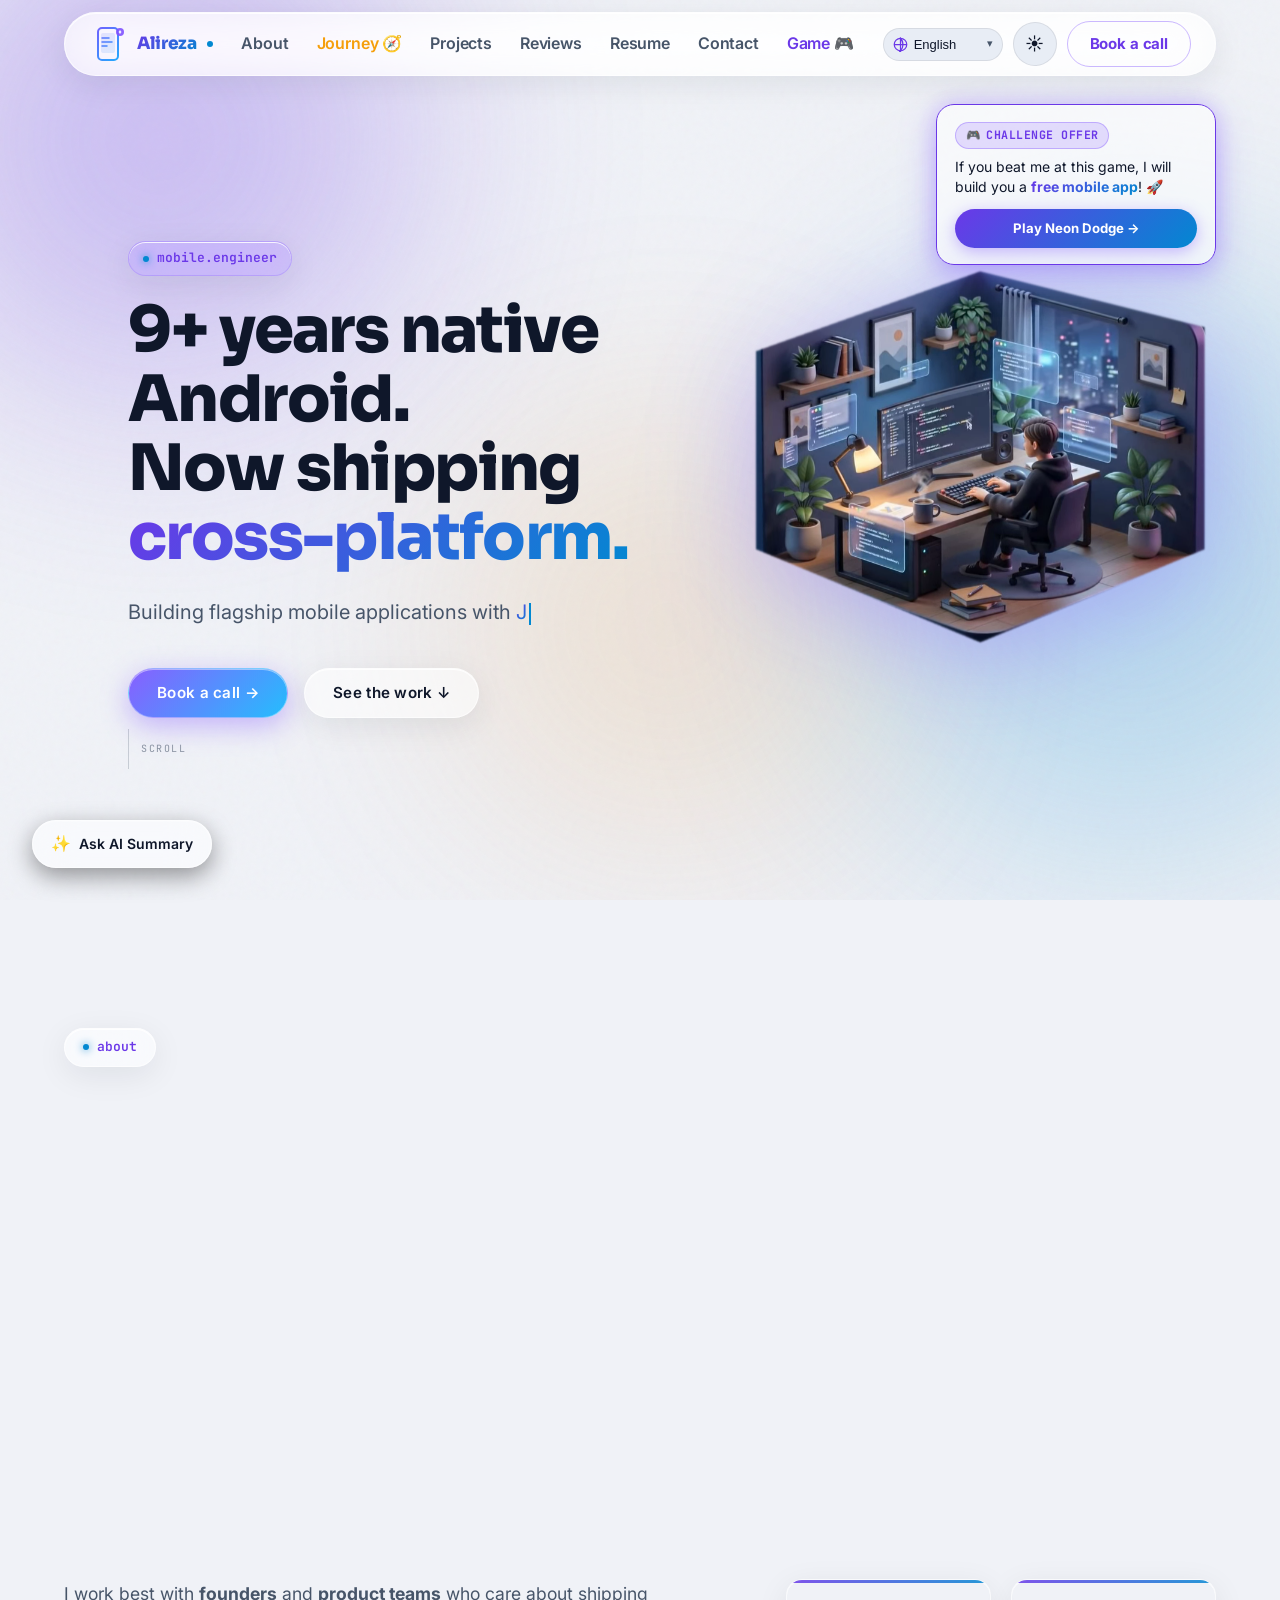
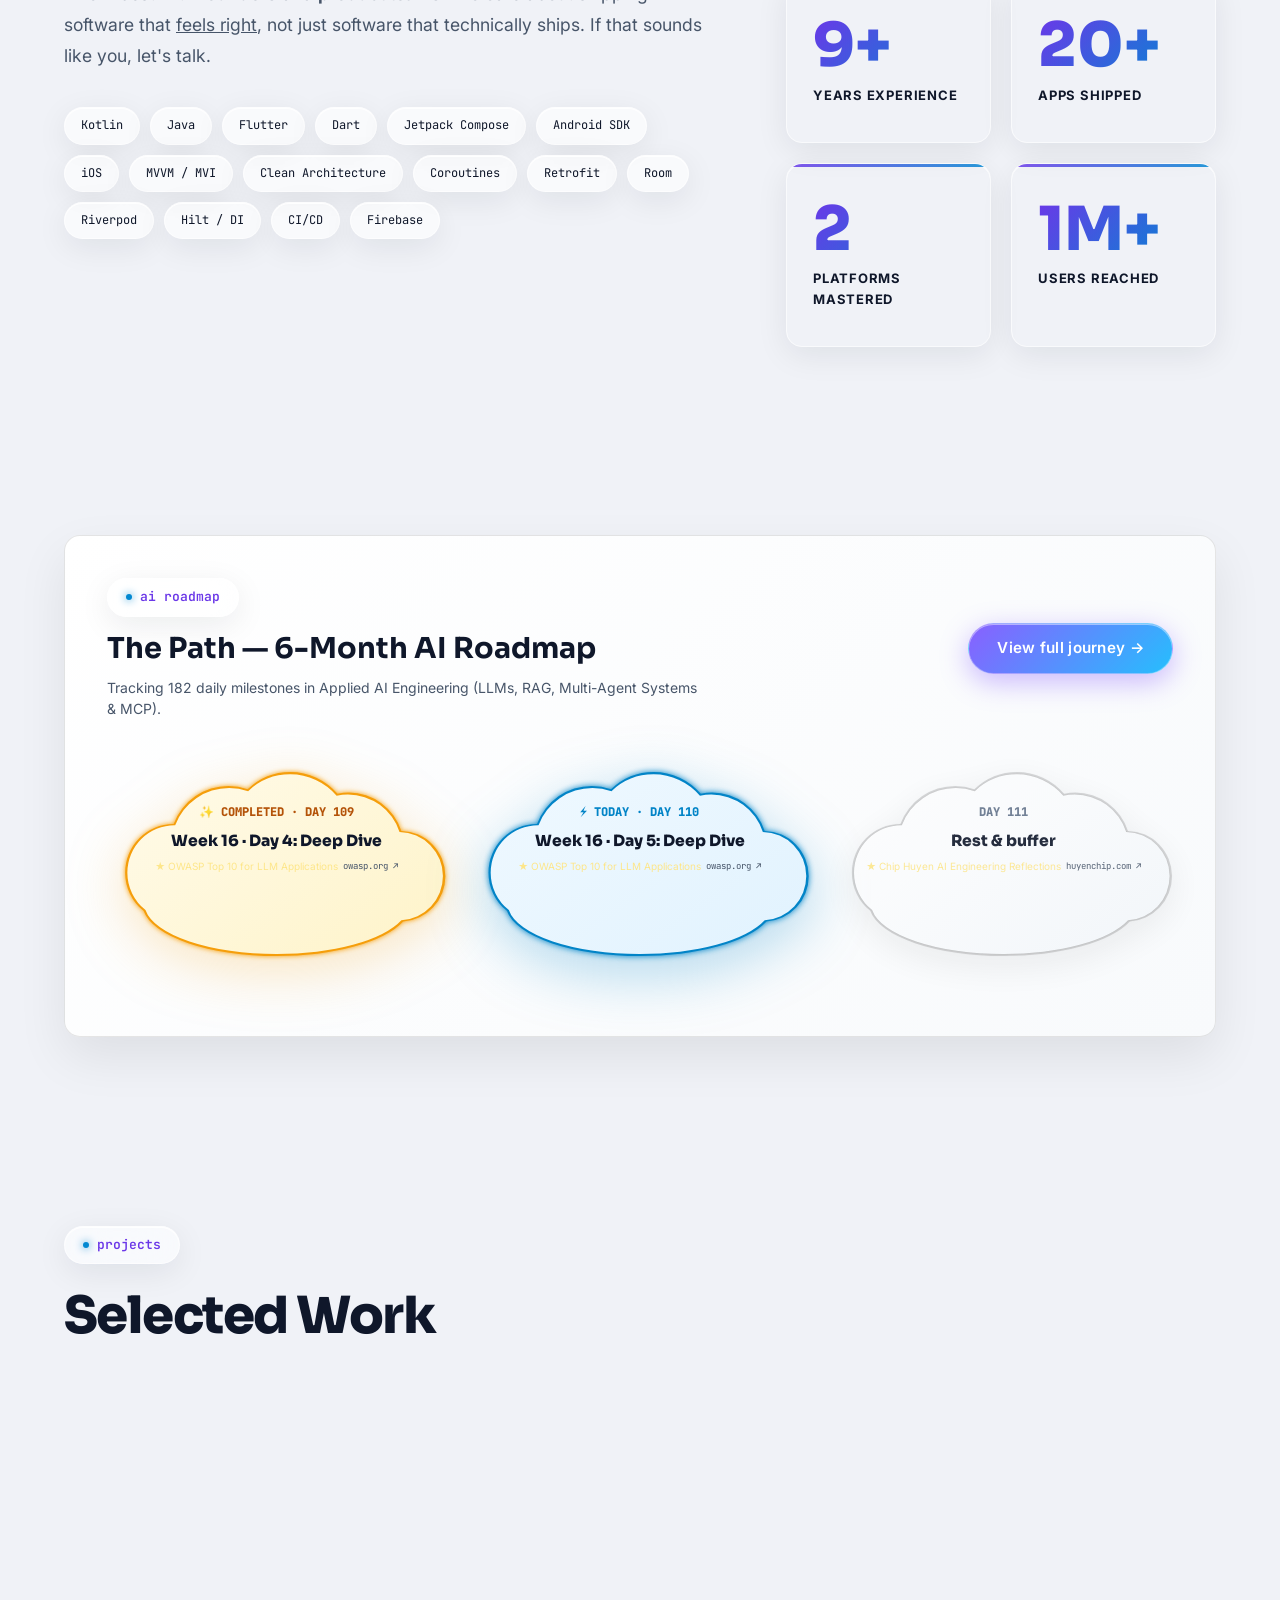
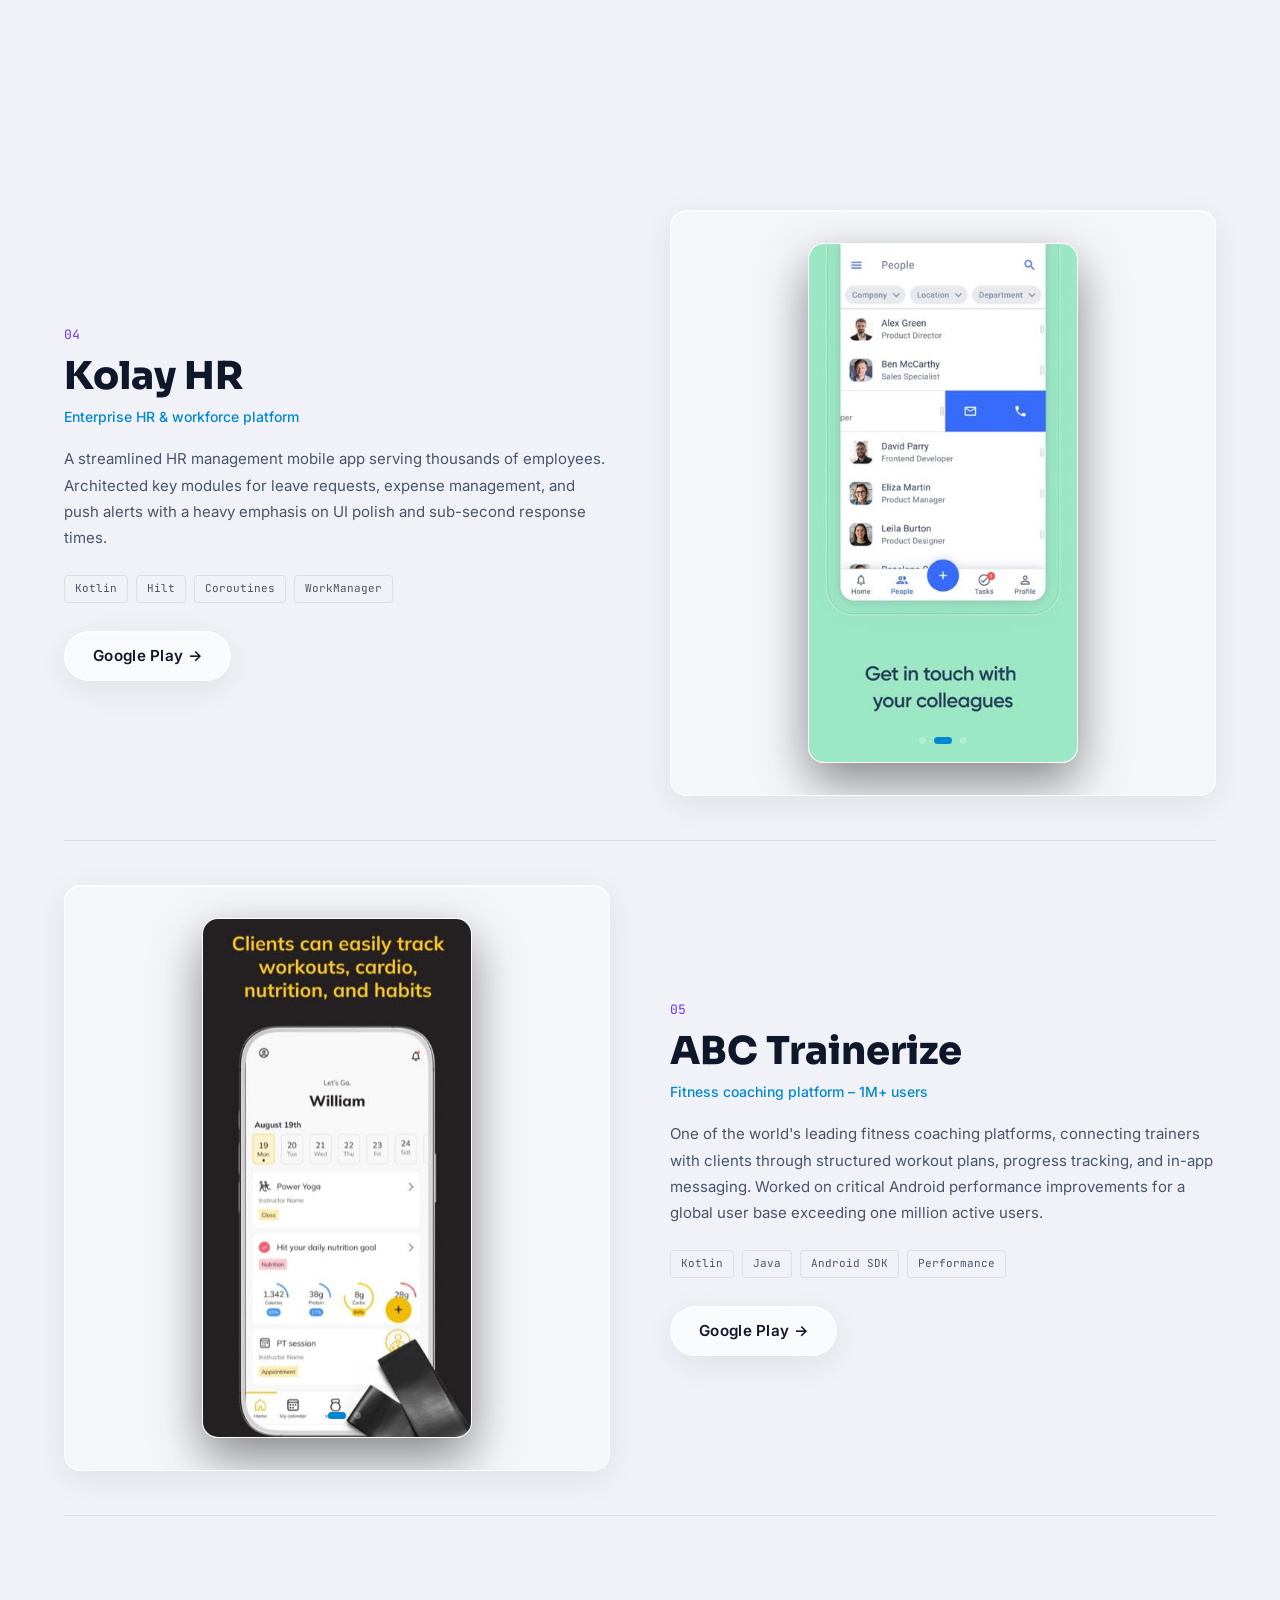
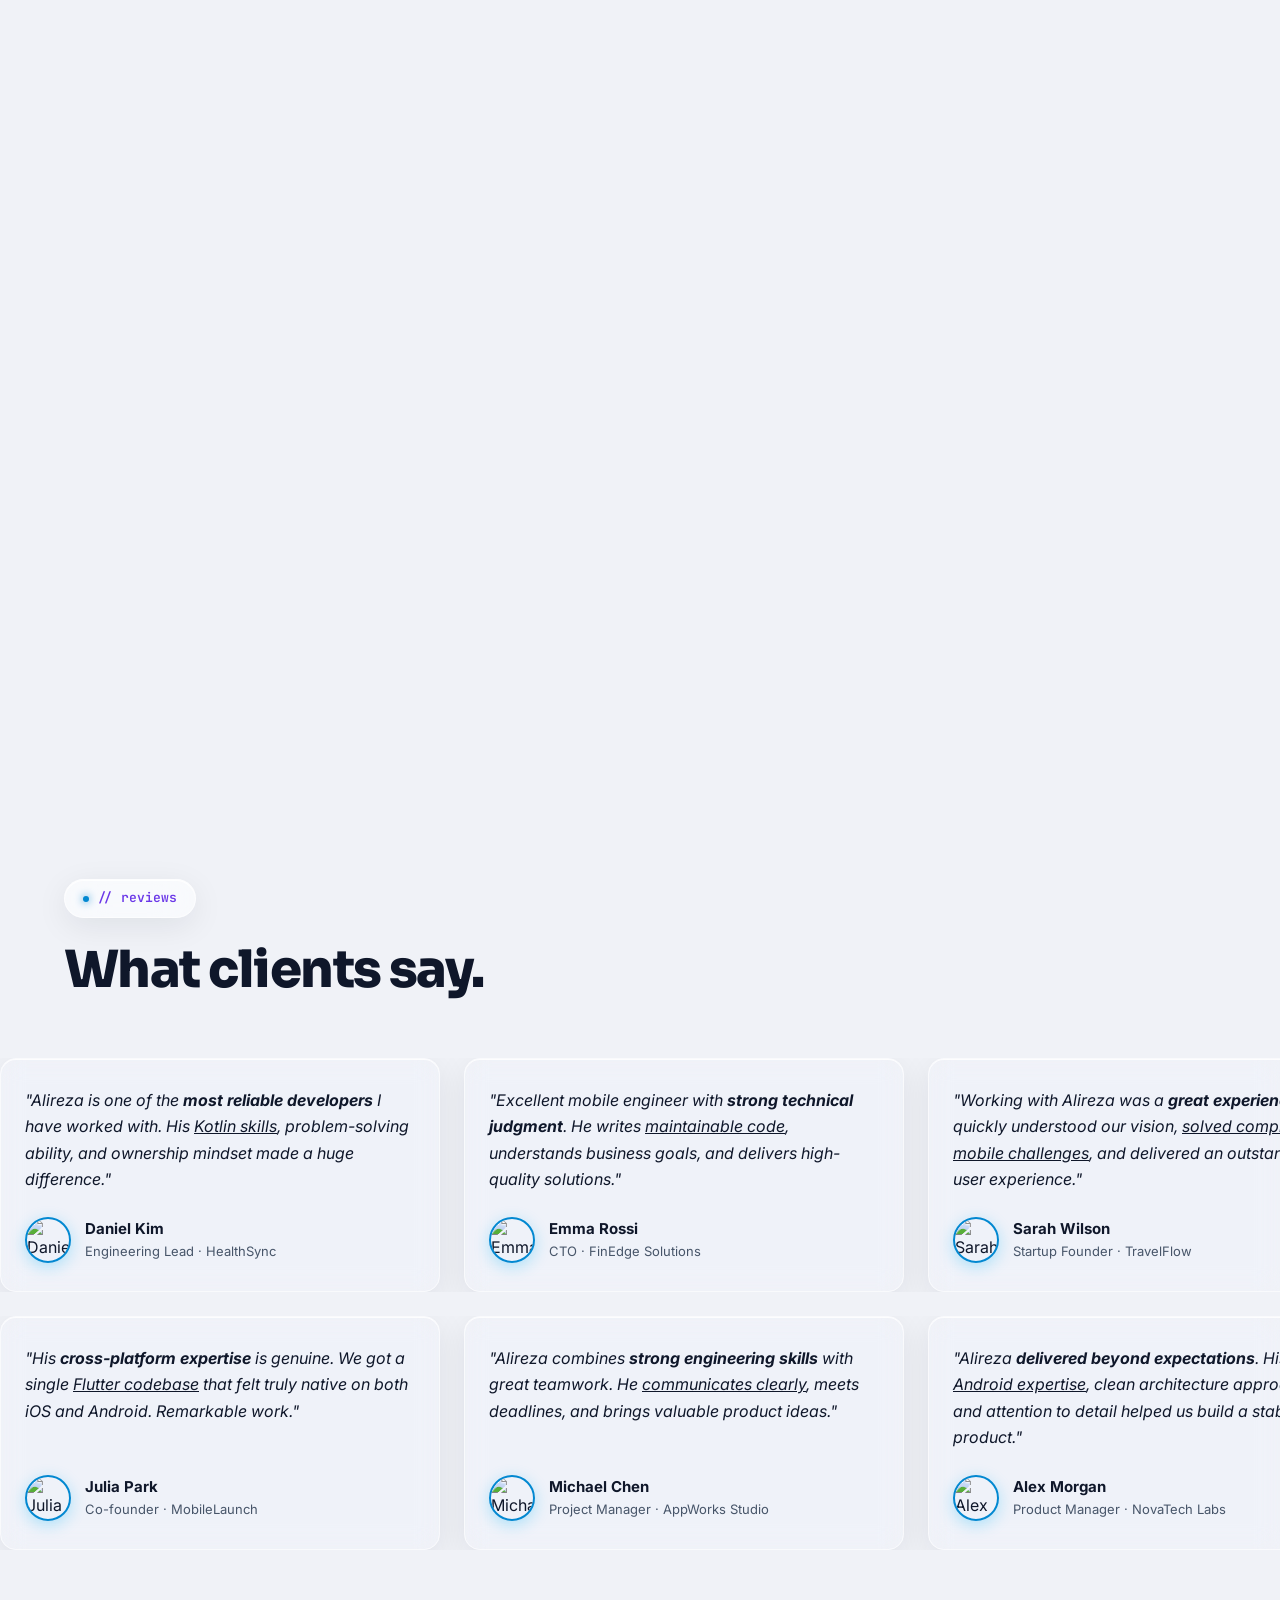
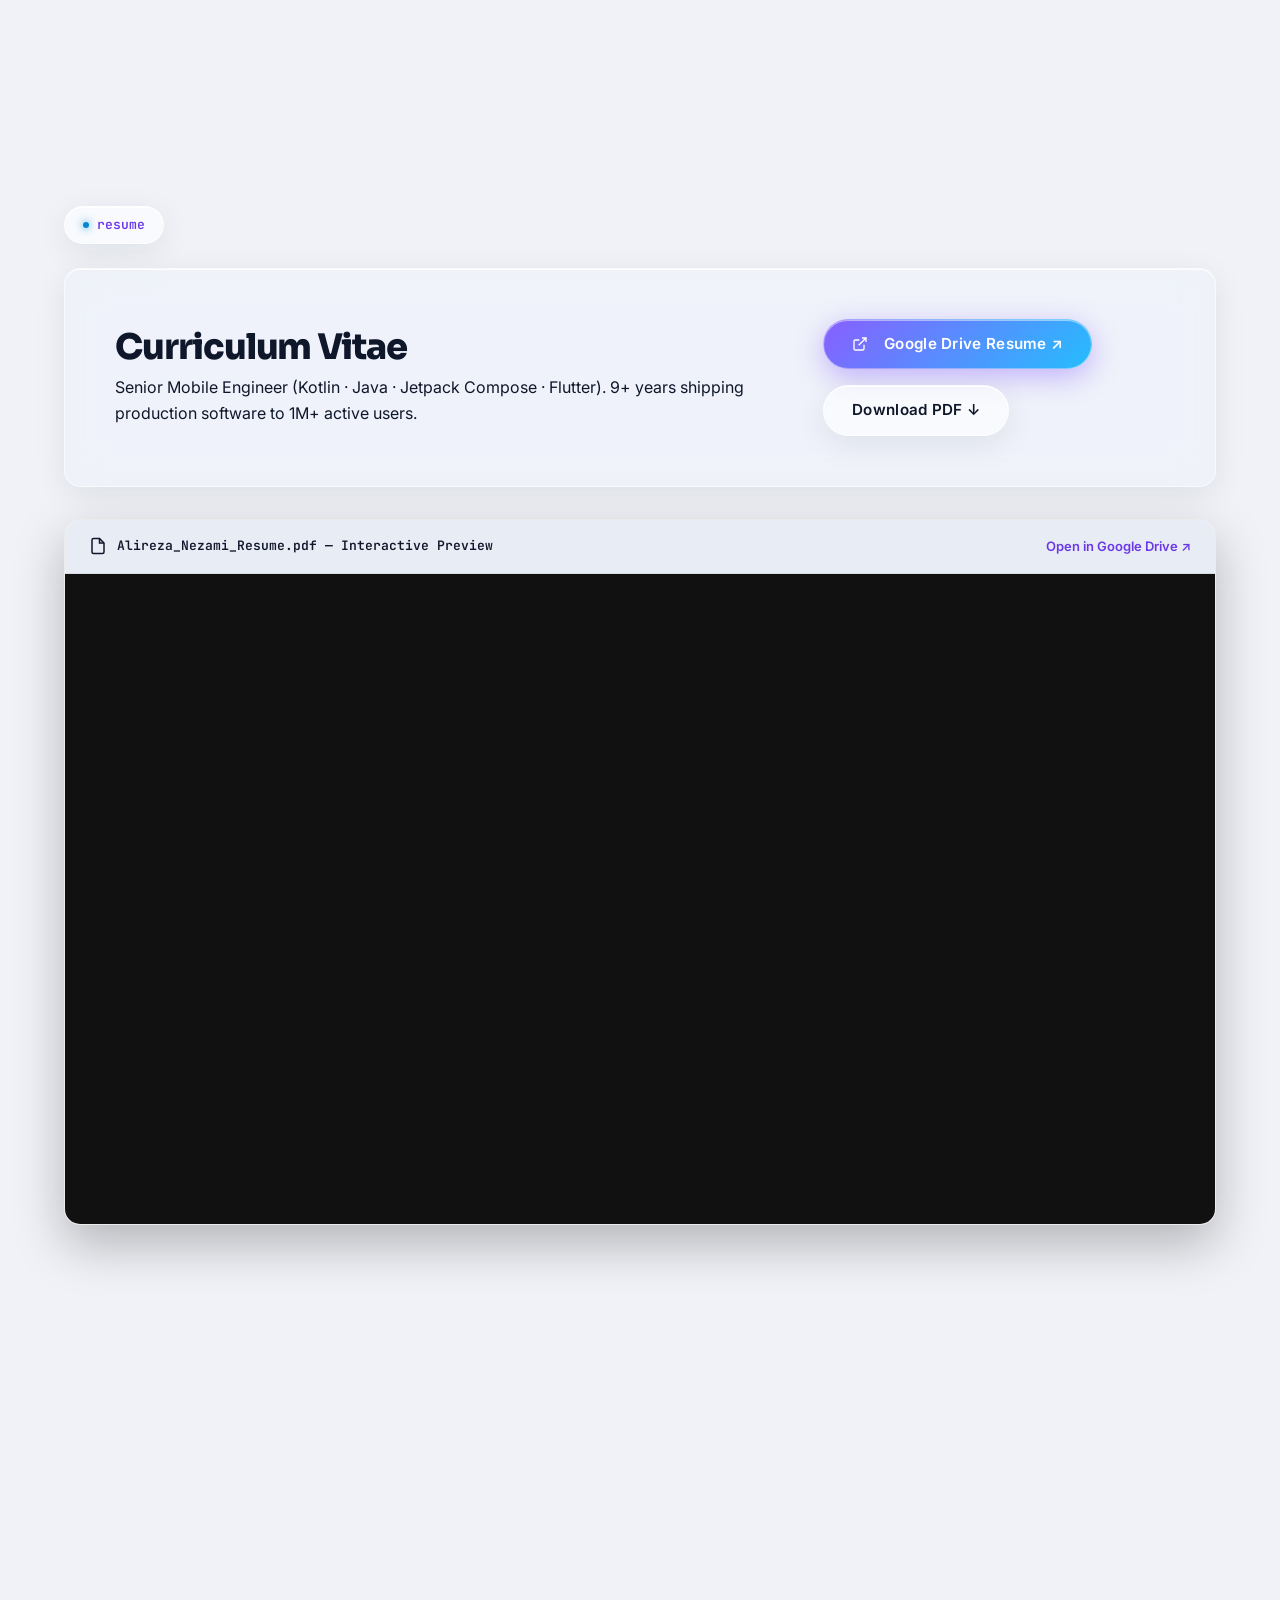
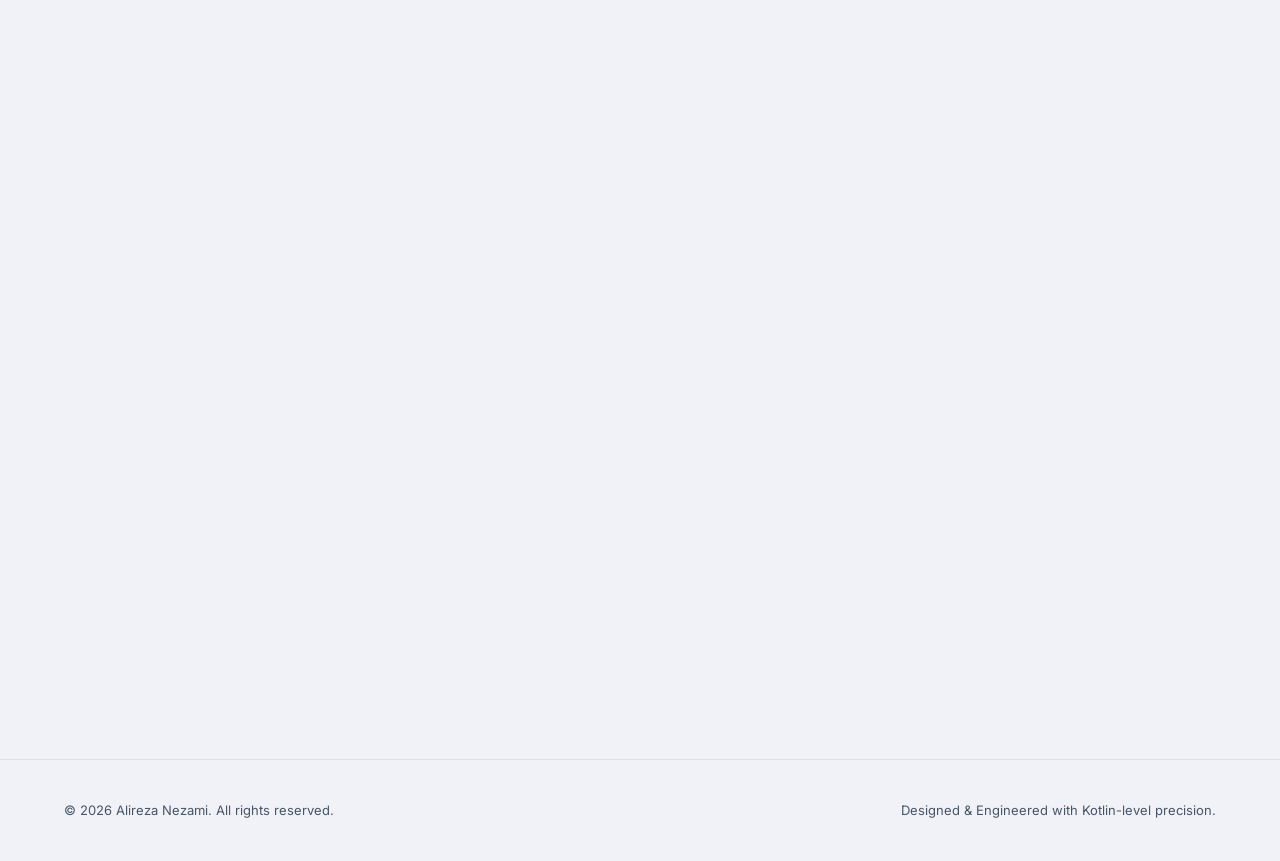
==== commit aaa638ad: "feat(seo): complete Technical SEO & GEO upgrade with Schema.org @graph, llms.txt, llms-full.txt, and" ====
--- a/index.html
+++ b/index.html
@@ -4,10 +4,11 @@
 <head>
   <meta charset="UTF-8" />
   <meta name="viewport" content="width=device-width, initial-scale=1.0" />
-  <title>Alireza Nezami — Senior Mobile Developer · Android &amp; Flutter</title>
+  <title>Alireza Nezami | Senior Android & Flutter Engineer</title>
+  <meta name="title" content="Alireza Nezami | Senior Android & Flutter Engineer" />
   <meta name="description"
-    content="Senior mobile engineer with 9+ years of native Android expertise, now shipping production cross-platform apps with Flutter. Kotlin · Java · Flutter · Android · iOS." />
-  <meta name="robots" content="index, follow" />
+    content="Senior Mobile Engineer with 9+ years shipping production Android (Kotlin, Jetpack Compose) and cross-platform (Flutter) apps reaching 1M+ users. View case studies and architecture." />
+  <meta name="robots" content="index, follow, max-image-preview:large, max-snippet:-1, max-video-preview:-1" />
 
   <!-- Favicon -->
   <link rel="icon" type="image/svg+xml" href="assets/images/favicon.svg" />
@@ -31,26 +32,246 @@
   <!-- OpenGraph -->
   <meta property="og:type" content="website" />
   <meta property="og:url" content="https://alirezanezami96.github.io/AlirezaNezami/" />
-  <meta property="og:title" content="Alireza Nezami — Senior Mobile Developer · Android &amp; Flutter" />
-  <meta property="og:description" content="9+ years native Android. Now shipping cross-platform." />
-  <meta property="og:image" content="https://alirezanezami96.github.io/AlirezaNezami/assets/images/og-image.png" />
+  <meta property="og:title" content="Alireza Nezami | Senior Android & Flutter Engineer" />
+  <meta property="og:description" content="Senior Mobile Engineer with 9+ years shipping production Android (Kotlin, Jetpack Compose) and cross-platform (Flutter) apps reaching 1M+ users. View case studies and architecture." />
+  <meta property="og:image" content="https://alirezanezami96.github.io/AlirezaNezami/assets/images/og-preview.png" />
+  <meta property="og:image:secure_url" content="https://alirezanezami96.github.io/AlirezaNezami/assets/images/og-preview.png" />
+  <meta property="og:image:type" content="image/png" />
+  <meta property="og:image:width" content="1200" />
+  <meta property="og:image:height" content="630" />
+  <meta property="og:image:alt" content="Alireza Nezami — Senior Android & Flutter Engineer Portfolio" />
 
   <!-- Twitter Card -->
   <meta name="twitter:card" content="summary_large_image" />
-  <meta name="twitter:title" content="Alireza Nezami — Senior Mobile Developer · Android &amp; Flutter" />
-  <meta name="twitter:description" content="9+ years native Android. Now shipping cross-platform." />
-  <meta name="twitter:image" content="https://alirezanezami96.github.io/AlirezaNezami/assets/images/og-image.png" />
-
-  <!-- Structured Data -->
+  <meta name="twitter:url" content="https://alirezanezami96.github.io/AlirezaNezami/" />
+  <meta name="twitter:title" content="Alireza Nezami | Senior Android & Flutter Engineer" />
+  <meta name="twitter:description" content="Senior Mobile Engineer with 9+ years shipping production Android (Kotlin, Jetpack Compose) and cross-platform (Flutter) apps reaching 1M+ users. View case studies and architecture." />
+  <meta name="twitter:image" content="https://alirezanezami96.github.io/AlirezaNezami/assets/images/og-preview.png" />
+  <meta name="twitter:image:alt" content="Alireza Nezami — Senior Android & Flutter Engineer Portfolio" />
+
+  <!-- Comprehensive Linked Data Graph (@graph JSON-LD) -->
   <script type="application/ld+json">
   {
     "@context": "https://schema.org",
-    "@type": "Person",
-    "name": "Alireza Nezami",
-    "jobTitle": "Senior Mobile Developer",
-    "url": "https://alirezanezami96.github.io/AlirezaNezami/",
-    "sameAs": ["https://github.com/AlirezaNezami96","https://www.linkedin.com/in/alireza-nezami/"],
-    "knowsAbout": ["Android Development","Kotlin","Java","Flutter","Dart","Jetpack Compose","AI Agent Development","Job Automation"]
+    "@graph": [
+      {
+        "@type": "WebSite",
+        "@id": "https://alirezanezami96.github.io/AlirezaNezami/#website",
+        "url": "https://alirezanezami96.github.io/AlirezaNezami/",
+        "name": "Alireza Nezami Portfolio",
+        "description": "Official engineering portfolio and technical case studies of Alireza Nezami, Senior Android & Flutter Engineer.",
+        "inLanguage": "en",
+        "publisher": {
+          "@id": "https://alirezanezami96.github.io/AlirezaNezami/#person"
+        }
+      },
+      {
+        "@type": "ProfilePage",
+        "@id": "https://alirezanezami96.github.io/AlirezaNezami/#webpage",
+        "url": "https://alirezanezami96.github.io/AlirezaNezami/",
+        "name": "Alireza Nezami | Senior Android & Flutter Engineer",
+        "isPartOf": {
+          "@id": "https://alirezanezami96.github.io/AlirezaNezami/#website"
+        },
+        "about": {
+          "@id": "https://alirezanezami96.github.io/AlirezaNezami/#person"
+        },
+        "mainEntity": {
+          "@id": "https://alirezanezami96.github.io/AlirezaNezami/#person"
+        },
+        "inLanguage": "en"
+      },
+      {
+        "@type": "Person",
+        "@id": "https://alirezanezami96.github.io/AlirezaNezami/#person",
+        "name": "Alireza Nezami",
+        "givenName": "Alireza",
+        "familyName": "Nezami",
+        "jobTitle": "Lead & Senior Mobile Software Engineer",
+        "url": "https://alirezanezami96.github.io/AlirezaNezami/",
+        "image": "https://alirezanezami96.github.io/AlirezaNezami/assets/images/profile.jpg",
+        "description": "Senior Mobile Engineer with 9+ years shipping production Android (Kotlin, Jetpack Compose) and cross-platform (Flutter) apps reaching 1M+ users.",
+        "sameAs": [
+          "https://github.com/alirezanezami96",
+          "https://www.linkedin.com/in/alirezanezami/",
+          "https://www.youtube.com/@CodingMusicRadio"
+        ],
+        "knowsAbout": [
+          "https://en.wikipedia.org/wiki/Android_(operating_system)",
+          "https://en.wikipedia.org/wiki/Kotlin_(programming_language)",
+          "https://en.wikipedia.org/wiki/Flutter_(software)",
+          "https://en.wikipedia.org/wiki/Software_architecture",
+          "Jetpack Compose",
+          "Dart",
+          "Java",
+          "Coroutines & Flow",
+          "Clean Architecture",
+          "MVI Architecture",
+          "MVVM",
+          "Riverpod",
+          "Hilt Dependency Injection",
+          "Room Database",
+          "Retrofit",
+          "Firebase Ecosystem",
+          "AI Agent Development",
+          "Large Language Models"
+        ]
+      },
+      {
+        "@type": "ProfessionalService",
+        "@id": "https://alirezanezami96.github.io/AlirezaNezami/#service",
+        "name": "Alireza Nezami - Mobile Engineering & Architecture Consulting",
+        "url": "https://alirezanezami96.github.io/AlirezaNezami/",
+        "provider": {
+          "@id": "https://alirezanezami96.github.io/AlirezaNezami/#person"
+        },
+        "serviceType": [
+          "Native Android Architecture & Development",
+          "Jetpack Compose UI/UX Engineering",
+          "Flutter & Riverpod Cross-Platform Development",
+          "Mobile Performance Optimization & Audits",
+          "AI-Powered Mobile Integration & Tooling"
+        ],
+        "areaServed": [
+          {
+            "@type": "Country",
+            "name": "United States"
+          },
+          {
+            "@type": "Country",
+            "name": "Germany"
+          },
+          {
+            "@type": "Country",
+            "name": "United Kingdom"
+          },
+          {
+            "@type": "AdministrativeArea",
+            "name": "Worldwide"
+          }
+        ]
+      },
+      {
+        "@type": "ItemList",
+        "@id": "https://alirezanezami96.github.io/AlirezaNezami/#projects",
+        "name": "Featured Production Mobile Applications",
+        "itemListElement": [
+          {
+            "@type": "ListItem",
+            "position": 1,
+            "item": {
+              "@type": "SoftwareApplication",
+              "name": "Albert Health",
+              "applicationCategory": "HealthApplication",
+              "operatingSystem": "Android, iOS",
+              "url": "https://play.google.com/store/apps/details?id=v2.albert.health",
+              "description": "AI-powered chronic disease management voice assistant & health tracking app reaching 500K+ downloads.",
+              "author": {
+                "@id": "https://alirezanezami96.github.io/AlirezaNezami/#person"
+              }
+            }
+          },
+          {
+            "@type": "ListItem",
+            "position": 2,
+            "item": {
+              "@type": "SoftwareApplication",
+              "name": "Yolda Carrier",
+              "applicationCategory": "BusinessApplication",
+              "operatingSystem": "Android",
+              "url": "https://play.google.com/store/apps/details?id=com.yolda.carrier",
+              "description": "Enterprise logistics freight management app with real-time route optimization and digital consignment.",
+              "author": {
+                "@id": "https://alirezanezami96.github.io/AlirezaNezami/#person"
+              }
+            }
+          },
+          {
+            "@type": "ListItem",
+            "position": 3,
+            "item": {
+              "@type": "SoftwareApplication",
+              "name": "Biletino",
+              "applicationCategory": "EntertainmentApplication",
+              "operatingSystem": "Android, iOS",
+              "url": "https://play.google.com/store/apps/details?id=com.biletino.app",
+              "description": "Leading event discovery and digital ticketing platform serving millions of ticket sales.",
+              "author": {
+                "@id": "https://alirezanezami96.github.io/AlirezaNezami/#person"
+              }
+            }
+          },
+          {
+            "@type": "ListItem",
+            "position": 4,
+            "item": {
+              "@type": "SoftwareApplication",
+              "name": "Kolay HR",
+              "applicationCategory": "BusinessApplication",
+              "operatingSystem": "Android",
+              "url": "https://play.google.com/store/apps/details?id=com.kolayik.kolay",
+              "description": "All-in-one corporate HR platform managing leaves, expenses, and employee workflows.",
+              "author": {
+                "@id": "https://alirezanezami96.github.io/AlirezaNezami/#person"
+              }
+            }
+          },
+          {
+            "@type": "ListItem",
+            "position": 5,
+            "item": {
+              "@type": "SoftwareApplication",
+              "name": "ABC Trainerize",
+              "applicationCategory": "HealthApplication",
+              "operatingSystem": "Android, iOS",
+              "url": "https://play.google.com/store/apps/details?id=com.trainerize.Trainerize",
+              "description": "Global fitness coaching and client management ecosystem with 1M+ active users.",
+              "author": {
+                "@id": "https://alirezanezami96.github.io/AlirezaNezami/#person"
+              }
+            }
+          }
+        ]
+      },
+      {
+        "@type": "FAQPage",
+        "@id": "https://alirezanezami96.github.io/AlirezaNezami/#faq",
+        "mainEntity": [
+          {
+            "@type": "Question",
+            "name": "How many years of mobile development experience does Alireza Nezami have?",
+            "acceptedAnswer": {
+              "@type": "Answer",
+              "text": "Alireza Nezami has over 9 years of professional software engineering experience, specializing in Native Android (Kotlin, Jetpack Compose) since 2017 and cross-platform Flutter development since 2021."
+            }
+          },
+          {
+            "@type": "Question",
+            "name": "What is Alireza Nezami's primary tech stack?",
+            "acceptedAnswer": {
+              "@type": "Answer",
+              "text": "His core stack includes Kotlin, Java, Flutter, Dart, Jetpack Compose, Coroutines/Flow, Hilt, Room, Retrofit, Riverpod, Clean Architecture, MVI/MVVM, Firebase, Python, and LLM/AI Agent integration."
+            }
+          },
+          {
+            "@type": "Question",
+            "name": "Is Alireza Nezami available for freelance, contract, or full-time roles?",
+            "acceptedAnswer": {
+              "@type": "Answer",
+              "text": "Yes, Alireza is available for Staff/Senior Mobile Engineering roles, contract architecture consulting, and full-time opportunities worldwide, including remote and visa-sponsored relocation roles."
+            }
+          },
+          {
+            "@type": "Question",
+            "name": "Has Alireza Nezami worked on high-scale applications?",
+            "acceptedAnswer": {
+              "@type": "Answer",
+              "text": "Yes, he has built and scaled apps with over 1M+ downloads (ABC Trainerize, Biletino, Albert Health) with high crash-free rates (99.8%+) and modern modular architectures."
+            }
+          }
+        ]
+      }
+    ]
   }
   </script>
 
--- a/assets/css/journey.css
+++ b/assets/css/journey.css
@@ -1,8 +1,8 @@
 /**
  * ═══════════════════════════════════════════════════════════════════
- *  THE PATH — Journey CSS Stylesheet (v2 - High Performance)
- *  Fluffy Cloud Nodes · 5-Resource Dropdowns · Owner Access Controls
- *  GPU Memory Optimization & Week 7+ Razor-Sharp Rendering
+ *  THE PATH — Journey CSS Stylesheet (v3 - Vivid Gradients & Clear UI)
+ *  Pixel-Perfect SVG Cloud Silhouettes · Rich Cosmic Gradients
+ *  Large High-Visibility Typography · 5-Resource Dropdowns · Owner Auth
  * ═══════════════════════════════════════════════════════════════════
  */
 
@@ -11,19 +11,19 @@
   --twilight-bg-mid: #120D22;
   --twilight-bg-bot: #1A1030;
   
-  --cloud-completed-glow: rgba(245, 158, 11, 0.5);
+  --cloud-completed-glow: rgba(245, 158, 11, 0.55);
   --cloud-completed-border: #F59E0B;
-  --cloud-completed-bg: #1B1528;
+  --cloud-completed-bg: linear-gradient(145deg, #2A152E 0%, #1B1028 50%, #291508 100%);
   --cloud-completed-text: #FDE68A;
 
   --cloud-current-glow: rgba(56, 189, 248, 0.65);
   --cloud-current-border: #38BDF8;
-  --cloud-current-bg: #131A33;
+  --cloud-current-bg: linear-gradient(145deg, #0E274A 0%, #19183E 50%, #1A1138 100%);
   --cloud-current-text: #BAE6FD;
 
-  --cloud-future-border: rgba(255, 255, 255, 0.14);
-  --cloud-future-bg: #110E21;
-  --cloud-future-text: rgba(255, 255, 255, 0.5);
+  --cloud-future-border: rgba(255, 255, 255, 0.16);
+  --cloud-future-bg: linear-gradient(145deg, #18122E 0%, #110D24 100%);
+  --cloud-future-text: rgba(255, 255, 255, 0.6);
 
   --path-lit-gradient-start: #F59E0B;
   --path-lit-gradient-end: #38BDF8;
@@ -438,18 +438,15 @@
 .shape-cloud {
   position: relative;
   width: 100%;
-  min-width: 300px;
+  min-width: 320px;
   max-width: 440px;
   aspect-ratio: 5 / 3;
-  clip-path: url(#cloud-clip);
-  padding: 26% 18% 16% 18%;   /* top right bottom left — keeps text clear of every lobe */
+  display: flex;
+  flex-direction: column;
+  align-items: center;
+  justify-content: flex-start;
+  padding: 28px 26px 18px 26px;
   box-sizing: border-box;
-  background: var(--cloud-bg, #160F28);
-  display: flex;
-  flex-direction: column;
-  align-items: center;
-  justify-content: center;
-  filter: drop-shadow(0 14px 25px var(--cloud-shadow, rgba(0, 0, 0, 0.4)));
   margin: 20px auto;
   transition: transform 0.3s cubic-bezier(0.2, 0.8, 0.2, 1), filter 0.3s ease;
   user-select: none;
@@ -461,26 +458,39 @@
 .shape-cloud::before {
   content: "";
   position: absolute;
+  inset: -2.5px;
+  clip-path: url(#cloud-clip);
+  background: var(--cloud-border, rgba(255, 255, 255, 0.16));
+  z-index: 1;
+  pointer-events: none;
+  transition: background 0.3s ease;
+}
+
+/* Background gradient layer */
+.cloud-block::after,
+.shape-cloud::after {
+  content: "";
+  position: absolute;
   inset: 0;
   clip-path: url(#cloud-clip);
-  background: var(--cloud-border, rgba(255, 255, 255, 0.14));
-  transform: scale(1.03);
-  z-index: -1;
+  background: var(--cloud-bg, linear-gradient(145deg, #18122E 0%, #110D24 100%));
+  z-index: 2;
   pointer-events: none;
-  transition: background 0.3s ease, transform 0.3s ease;
+  transition: background 0.3s ease;
 }
 
 /* Content container */
 .cloud-content {
   position: relative;
-  z-index: 2;
+  z-index: 3;
   width: 100%;
   height: 100%;
   display: flex;
   flex-direction: column;
-  justify-content: center;
-  align-items: center;
-  gap: 6px;
+  justify-content: flex-start;
+  align-items: center;
+  padding-top: 4px;
+  gap: 5px;
   text-align: center;
 }
 
@@ -490,53 +500,49 @@
   transform: translateY(-6px);
 }
 
-/* ── STATE: COMPLETED (Glowing Warm Amber Cloud) ─────────────── */
+/* ── STATE: COMPLETED (Glowing Warm Amber Cosmic Lantern) ──────── */
 .cloud-block.state-completed,
 .journey-node-card.state-completed {
-  --cloud-bg: #1F162A;
-  --cloud-border: #F59E0B;
-  --cloud-shadow: rgba(245, 158, 11, 0.4);
-  background: var(--cloud-bg);
-  filter: drop-shadow(0 0 2px var(--cloud-border)) drop-shadow(0 14px 28px var(--cloud-shadow));
+  --cloud-bg: linear-gradient(145deg, #2E1534 0%, #1B0E2A 50%, #2A1408 100%);
+  --cloud-border: linear-gradient(135deg, #F59E0B, #FBBF24);
+  --cloud-shadow: rgba(245, 158, 11, 0.45);
+  filter: drop-shadow(0 0 3px #F59E0B) drop-shadow(0 16px 32px var(--cloud-shadow));
 }
 .cloud-block.state-completed:hover {
-  filter: drop-shadow(0 0 4px #FDE68A) drop-shadow(0 18px 36px rgba(245, 158, 11, 0.65));
-}
-
-/* ── STATE: CURRENT (TODAY) — Active Breathing Pulse Cloud ───── */
+  filter: drop-shadow(0 0 6px #FDE68A) drop-shadow(0 20px 42px rgba(245, 158, 11, 0.7));
+}
+
+/* ── STATE: CURRENT (TODAY) — Active Cyan/Violet Breathing Halo ── */
 .cloud-block.state-current,
 .journey-node-card.state-current {
-  --cloud-bg: #131B38;
-  --cloud-border: #38BDF8;
-  --cloud-shadow: rgba(56, 189, 248, 0.5);
-  background: var(--cloud-bg);
+  --cloud-bg: linear-gradient(145deg, #0C2346 0%, #16173E 50%, #1C1138 100%);
+  --cloud-border: linear-gradient(135deg, #38BDF8, #818CF8);
+  --cloud-shadow: rgba(56, 189, 248, 0.55);
+  filter: drop-shadow(0 0 4px #38BDF8) drop-shadow(0 16px 32px var(--cloud-shadow));
   animation: cloud-floating-pulse 2.8s ease-in-out infinite;
 }
 
 @keyframes cloud-floating-pulse {
   0%, 100% {
-    filter: drop-shadow(0 0 2px #38BDF8) drop-shadow(0 12px 24px rgba(56, 189, 248, 0.45));
-    --cloud-border: #38BDF8;
+    filter: drop-shadow(0 0 3px #38BDF8) drop-shadow(0 14px 28px rgba(56, 189, 248, 0.5));
   }
   50% {
-    filter: drop-shadow(0 0 4px #BAE6FD) drop-shadow(0 18px 36px rgba(56, 189, 248, 0.8));
-    --cloud-border: #BAE6FD;
-  }
-}
-
-/* ── STATE: FUTURE (Pale Unlit Cloud) ────────────────────────── */
+    filter: drop-shadow(0 0 6px #BAE6FD) drop-shadow(0 22px 45px rgba(56, 189, 248, 0.85)) drop-shadow(0 0 20px rgba(129, 140, 248, 0.6));
+  }
+}
+
+/* ── STATE: FUTURE (Deep Twilight Glass Cloud) ─────────────────── */
 .cloud-block.state-future,
 .journey-node-card.state-future {
-  --cloud-bg: #100D20;
+  --cloud-bg: linear-gradient(145deg, #18112E 0%, #100C22 100%);
   --cloud-border: rgba(255, 255, 255, 0.16);
-  --cloud-shadow: rgba(0, 0, 0, 0.3);
-  background: var(--cloud-bg);
-  opacity: 0.85;
-  filter: drop-shadow(0 0 1px var(--cloud-border)) drop-shadow(0 8px 18px var(--cloud-shadow));
+  --cloud-shadow: rgba(0, 0, 0, 0.35);
+  filter: drop-shadow(0 0 1px var(--cloud-border)) drop-shadow(0 10px 22px var(--cloud-shadow));
+  opacity: 0.92;
 }
 .cloud-block.state-future:hover {
   opacity: 1;
-  --cloud-border: rgba(255, 255, 255, 0.35);
+  filter: drop-shadow(0 0 2px rgba(255, 255, 255, 0.4)) drop-shadow(0 12px 26px var(--cloud-shadow));
 }
 
 /* ─── NODE HEADER & CONTENT ───────────────────────────────────── */
@@ -544,83 +550,114 @@
   display: flex;
   align-items: center;
   justify-content: center;
-  gap: 8px;
+  gap: 10px;
   width: 100%;
+  margin-bottom: 2px;
 }
 
 .node-icon-badge {
-  width: 28px;
-  height: 28px;
+  width: 30px;
+  height: 30px;
   border-radius: 50%;
   display: flex;
   align-items: center;
   justify-content: center;
   flex-shrink: 0;
-  font-size: 13px;
-  background: rgba(255, 255, 255, 0.08);
-  border: 1px solid rgba(255, 255, 255, 0.14);
+  font-size: 14px;
+  background: rgba(255, 255, 255, 0.1);
+  border: 1px solid rgba(255, 255, 255, 0.18);
+  box-shadow: 0 2px 8px rgba(0, 0, 0, 0.3);
 }
 .state-completed .node-icon-badge {
-  background: rgba(245, 158, 11, 0.25);
+  background: rgba(245, 158, 11, 0.3);
   border-color: #F59E0B;
   color: #FDE68A;
+  box-shadow: 0 0 10px rgba(245, 158, 11, 0.5);
 }
 .state-current .node-icon-badge {
-  background: rgba(56, 189, 248, 0.25);
+  background: rgba(56, 189, 248, 0.3);
   border-color: #38BDF8;
   color: #BAE6FD;
+  box-shadow: 0 0 12px rgba(56, 189, 248, 0.6);
 }
 
 .node-day-tag {
   font-family: 'JetBrains Mono', monospace;
+  font-size: 12.5px;
+  font-weight: 800;
+  letter-spacing: 0.03em;
+  color: var(--text-muted);
+}
+.state-completed .node-day-tag { color: #FDE68A; }
+.state-current .node-day-tag { color: #BAE6FD; }
+
+.node-date-tag {
+  font-family: 'JetBrains Mono', monospace;
   font-size: 11px;
-  font-weight: 700;
+  font-weight: 500;
+  color: rgba(255, 255, 255, 0.6);
+}
+
+.node-state-pill {
+  font-family: 'JetBrains Mono', monospace;
+  font-size: 10px;
+  font-weight: 800;
+  text-transform: uppercase;
+  padding: 2px 8px;
+  border-radius: 999px;
+  background: rgba(255, 255, 255, 0.08);
+  border: 1px solid rgba(255, 255, 255, 0.12);
   color: var(--text-muted);
 }
-.state-completed .node-day-tag { color: #F59E0B; }
-.state-current .node-day-tag { color: #38BDF8; }
-
-.node-date-tag {
-  font-family: 'JetBrains Mono', monospace;
-  font-size: 10px;
-  color: rgba(255, 255, 255, 0.45);
-}
-
+.state-completed .node-state-pill {
+  background: rgba(245, 158, 11, 0.2);
+  border-color: rgba(245, 158, 11, 0.4);
+  color: #FDE68A;
+}
+.state-current .node-state-pill {
+  background: rgba(56, 189, 248, 0.2);
+  border-color: rgba(56, 189, 248, 0.4);
+  color: #BAE6FD;
+}
+
+/* Main Content Title — Big, Bold, and Prominent */
 .node-title {
   font-family: 'Sora', sans-serif;
-  font-size: 13.5px;
-  font-weight: 700;
+  font-size: clamp(16.5px, 2.5vw, 19.5px);
+  font-weight: 800;
   color: #FFFFFF;
   line-height: 1.25;
   display: -webkit-box;
   -webkit-line-clamp: 2;
   -webkit-box-orient: vertical;
   overflow: hidden;
-  max-width: 90%;
-  margin: 0 auto;
+  max-width: 92%;
+  margin: 3px auto;
+  text-shadow: 0 2px 10px rgba(0, 0, 0, 0.6);
 }
 .state-future .node-title {
-  color: rgba(255, 255, 255, 0.85);
+  color: rgba(255, 255, 255, 0.9);
 }
 
 .node-deliverable-chip {
   display: inline-flex;
   align-items: center;
-  gap: 5px;
-  font-family: 'JetBrains Mono', monospace;
-  font-size: 10px;
-  color: #C084FC;
-  background: rgba(192, 132, 252, 0.12);
-  border: 1px solid rgba(192, 132, 252, 0.25);
-  padding: 3px 8px;
-  border-radius: 5px;
+  gap: 6px;
+  font-family: 'JetBrains Mono', monospace;
+  font-size: 11px;
+  font-weight: 600;
+  color: #E9D5FF;
+  background: rgba(192, 132, 252, 0.18);
+  border: 1px solid rgba(192, 132, 252, 0.35);
+  padding: 4px 10px;
+  border-radius: 6px;
   max-width: 90%;
   white-space: nowrap;
   overflow: hidden;
   text-overflow: ellipsis;
 }
 
-/* ─── 5-RESOURCE DROPDOWN ACCORDION ON CLOUD CARDS ───────────── */
+/* ─── TOP PICK RESOURCE PILL (HIGH VISIBILITY) ───────────────── */
 .node-resources-dropdown-wrap {
   margin-top: 2px;
   width: 100%;
@@ -630,98 +667,68 @@
   display: inline-flex;
   align-items: center;
   justify-content: center;
-  gap: 6px;
-  padding: 3px 10px;
-  border-radius: 5px;
-  background: rgba(245, 158, 11, 0.15);
-  border: 1px solid rgba(245, 158, 11, 0.35);
-  font-size: 10.5px;
+  gap: 8px;
+  padding: 5px 12px;
+  border-radius: 6px;
+  background: linear-gradient(135deg, rgba(245, 158, 11, 0.22) 0%, rgba(217, 119, 6, 0.15) 100%);
+  border: 1px solid rgba(245, 158, 11, 0.45);
+  font-size: 11.5px;
+  font-weight: 600;
   color: #FDE68A;
   text-decoration: none;
   max-width: 90%;
+  box-shadow: 0 2px 10px rgba(0, 0, 0, 0.3);
   transition: all 0.2s ease;
 }
+.state-current .top-pick-pill {
+  background: linear-gradient(135deg, rgba(56, 189, 248, 0.22) 0%, rgba(129, 140, 248, 0.18) 100%);
+  border-color: rgba(56, 189, 248, 0.45);
+  color: #BAE6FD;
+}
+.state-future .top-pick-pill {
+  background: rgba(255, 255, 255, 0.08);
+  border-color: rgba(255, 255, 255, 0.18);
+  color: #E2E8F0;
+}
 .top-pick-pill:hover {
-  background: rgba(245, 158, 11, 0.28);
+  background: rgba(245, 158, 11, 0.35);
   border-color: #F59E0B;
-}
+  transform: translateY(-1px);
+}
+.state-current .top-pick-pill:hover {
+  background: rgba(56, 189, 248, 0.35);
+  border-color: #38BDF8;
+}
+
 .top-pick-badge {
   font-family: 'JetBrains Mono', monospace;
-  font-size: 9px;
-  font-weight: 700;
+  font-size: 9.5px;
+  font-weight: 800;
   color: #F59E0B;
-  background: rgba(0, 0, 0, 0.4);
-  padding: 1px 4px;
-  border-radius: 3px;
-}
-
-.btn-resources-dropdown-toggle {
-  display: flex;
-  align-items: center;
-  justify-content: space-between;
-  width: 100%;
-  background: none;
-  border: none;
-  padding: 6px 4px 0;
-  font-family: 'JetBrains Mono', monospace;
-  font-size: 11px;
-  color: var(--text-muted);
-  cursor: pointer;
-  transition: color 0.2s ease;
-}
-.btn-resources-dropdown-toggle:hover {
-  color: #BAE6FD;
-}
-
-.node-resources-dropdown-list {
-  display: none;
-  flex-direction: column;
-  gap: 6px;
-  margin-top: 8px;
-  padding: 8px;
-  background: rgba(0, 0, 0, 0.35);
-  border-radius: 8px;
-  border: 1px solid rgba(255, 255, 255, 0.08);
-}
-.node-resources-dropdown-list.open {
-  display: flex;
-}
-
-.node-dropdown-link {
-  display: flex;
-  align-items: center;
-  justify-content: space-between;
-  gap: 6px;
-  padding: 5px 8px;
+  background: rgba(0, 0, 0, 0.45);
+  padding: 2px 6px;
   border-radius: 4px;
-  font-size: 11.5px;
-  color: #BAE6FD;
-  text-decoration: none;
-  transition: background 0.15s ease;
-}
-.node-dropdown-link:hover {
-  background: rgba(56, 189, 248, 0.15);
-  color: #fff;
-}
-.node-domain-tag {
-  font-family: 'JetBrains Mono', monospace;
-  font-size: 10px;
-  color: var(--text-muted);
+}
+.state-current .top-pick-badge {
+  color: #38BDF8;
+}
+.state-future .top-pick-badge {
+  color: #CBD5E1;
 }
 
 /* ─── MILESTONE CALLOUT BADGE ─────────────────────────────────── */
 .node-milestone-flag {
   position: absolute;
-  top: -14px;
-  inset-inline-end: 18px;
+  top: 14px;
+  inset-inline-end: 22px;
   background: linear-gradient(135deg, #7F52FF, #13B9FD);
   color: #FFFFFF;
   font-family: 'JetBrains Mono', monospace;
-  font-size: 10px;
-  font-weight: 700;
+  font-size: 10.5px;
+  font-weight: 800;
   padding: 4px 12px;
   border-radius: 999px;
-  box-shadow: 0 4px 15px rgba(127, 82, 255, 0.5);
+  box-shadow: 0 4px 15px rgba(127, 82, 255, 0.6);
   letter-spacing: 0.05em;
   text-transform: uppercase;
   z-index: 5;
@@ -973,8 +980,8 @@
 
 .journey-widget-window-grid {
   display: grid;
-  grid-template-columns: repeat(auto-fit, minmax(280px, 1fr));
-  gap: 20px;
+  grid-template-columns: repeat(auto-fit, minmax(320px, 1fr));
+  gap: 24px;
   position: relative;
 }
 
@@ -985,48 +992,51 @@
 }
 
 .widget-node-card.state-completed {
-  --cloud-bg: #1F162A;
+  --cloud-bg: linear-gradient(145deg, #2E1632 0%, #1D112B 50%, #2C1608 100%);
   --cloud-border: #F59E0B;
-  --cloud-shadow: rgba(245, 158, 11, 0.35);
-  filter: drop-shadow(0 10px 20px var(--cloud-shadow));
+  --cloud-shadow: rgba(245, 158, 11, 0.45);
+  filter: drop-shadow(0 0 2.5px var(--cloud-border)) drop-shadow(0 14px 28px var(--cloud-shadow));
 }
 .widget-node-card.state-current {
-  --cloud-bg: #131B38;
+  --cloud-bg: linear-gradient(145deg, #0D264D 0%, #191842 50%, #1E123C 100%);
   --cloud-border: #38BDF8;
-  --cloud-shadow: rgba(56, 189, 248, 0.45);
-  filter: drop-shadow(0 12px 24px var(--cloud-shadow));
+  --cloud-shadow: rgba(56, 189, 248, 0.55);
+  filter: drop-shadow(0 0 3px var(--cloud-border)) drop-shadow(0 16px 30px var(--cloud-shadow));
+  animation: cloud-floating-pulse 2.8s infinite;
 }
 .widget-node-card.state-future {
-  --cloud-bg: #100D20;
-  --cloud-border: rgba(255, 255, 255, 0.14);
-  --cloud-shadow: rgba(0, 0, 0, 0.3);
-  opacity: 0.85;
-  filter: drop-shadow(0 8px 16px var(--cloud-shadow));
+  --cloud-bg: linear-gradient(145deg, #191230 0%, #110D25 100%);
+  --cloud-border: rgba(255, 255, 255, 0.16);
+  --cloud-shadow: rgba(0, 0, 0, 0.35);
+  opacity: 0.9;
+  filter: drop-shadow(0 0 1px var(--cloud-border)) drop-shadow(0 10px 20px var(--cloud-shadow));
 }
 
 .widget-node-badge {
   display: inline-flex;
   justify-content: center;
   font-family: 'JetBrains Mono', monospace;
-  font-size: 11px;
-  font-weight: 700;
-  margin-bottom: 4px;
+  font-size: 12px;
+  font-weight: 800;
+  margin-bottom: 2px;
   text-transform: uppercase;
 }
-.widget-node-card.state-completed .widget-node-badge { color: #F59E0B; }
-.widget-node-card.state-current .widget-node-badge { color: #38BDF8; }
+.widget-node-card.state-completed .widget-node-badge { color: #FDE68A; }
+.widget-node-card.state-current .widget-node-badge { color: #BAE6FD; }
 .widget-node-card.state-future .widget-node-badge { color: var(--text-muted); }
 
 .widget-node-title {
   font-family: 'Sora', sans-serif;
-  font-size: 13.5px;
-  font-weight: 700;
+  font-size: 15.5px;
+  font-weight: 800;
   color: #FFFFFF;
   line-height: 1.3;
+  text-shadow: 0 2px 8px rgba(0,0,0,0.5);
+  margin: 2px 0;
 }
 
 .widget-node-desc {
-  font-size: 11.5px;
+  font-size: 12px;
   color: var(--text-muted);
   line-height: 1.4;
   display: -webkit-box;
@@ -1044,20 +1054,36 @@
 [data-theme="light"] .journey-widget-title-group h3 {
   color: #0F172A;
 }
-[data-theme="light"] .widget-node-card {
-  background: #FFFFFF;
-  border-color: rgba(0, 0, 0, 0.1);
-}
-[data-theme="light"] .widget-node-title {
+[data-theme="light"] .widget-node-card.cloud-block {
+  --cloud-bg: linear-gradient(145deg, #FFFFFF 0%, #F1F5F9 100%);
+  --cloud-border: rgba(0, 0, 0, 0.14);
+  --cloud-shadow: rgba(0, 0, 0, 0.08);
+}
+[data-theme="light"] .widget-node-card.cloud-block .widget-node-title {
   color: #0F172A;
-}
-[data-theme="light"] .widget-node-card.state-completed {
-  background: rgba(245, 158, 11, 0.08);
-  border-color: #F59E0B;
-}
-[data-theme="light"] .widget-node-card.state-current {
-  background: rgba(56, 189, 248, 0.08);
-  border-color: #0284C7;
+  text-shadow: none;
+}
+[data-theme="light"] .widget-node-card.cloud-block .widget-node-desc {
+  color: #475569;
+}
+[data-theme="light"] .widget-node-card.cloud-block.state-completed {
+  --cloud-bg: linear-gradient(145deg, #FFFBEB 0%, #FEF3C7 100%);
+  --cloud-border: #F59E0B;
+  --cloud-shadow: rgba(245, 158, 11, 0.25);
+}
+[data-theme="light"] .widget-node-card.cloud-block.state-completed .widget-node-badge {
+  color: #B45309;
+}
+[data-theme="light"] .widget-node-card.cloud-block.state-current {
+  --cloud-bg: linear-gradient(145deg, #F0F9FF 0%, #E0F2FE 100%);
+  --cloud-border: #0284C7;
+  --cloud-shadow: rgba(2, 132, 199, 0.3);
+}
+[data-theme="light"] .widget-node-card.cloud-block.state-current .widget-node-badge {
+  color: #0284C7;
+}
+[data-theme="light"] .widget-node-card.cloud-block.state-future .widget-node-badge {
+  color: #64748B;
 }
 
 /* ─── RESPONSIVE BREAKPOINTS ─────────────────────────────────── */
@@ -1071,37 +1097,33 @@
   .cloud-block,
   .journey-node-card,
   .widget-node-card {
-    max-width: 360px;
-    min-width: 260px;
+    max-width: 380px;
+    min-width: 290px;
     aspect-ratio: 5 / 3;
-    clip-path: url(#cloud-clip);
-    padding: 26% 18% 16% 18%;
+    padding: 36px 26px 20px 26px;
     box-sizing: border-box;
   }
   .cloud-block::before,
   .journey-node-card::before,
   .widget-node-card::before {
-    content: "";
-    position: absolute;
+    inset: -2px;
+  }
+  .cloud-block::after,
+  .journey-node-card::after,
+  .widget-node-card::after {
     inset: 0;
-    clip-path: url(#cloud-clip);
-    background: var(--cloud-border, rgba(255, 255, 255, 0.14));
-    transform: scale(1.03);
-    z-index: -1;
-    pointer-events: none;
-    display: block;
   }
   .node-title {
-    font-size: 12.5px;
+    font-size: 14.5px;
     line-height: 1.25;
   }
   .node-day-tag {
-    font-size: 10px;
+    font-size: 11.5px;
   }
   .node-icon-badge {
     width: 28px;
     height: 28px;
-    font-size: 12px;
+    font-size: 13px;
   }
   .journey-hud-stats {
     width: 100%;
